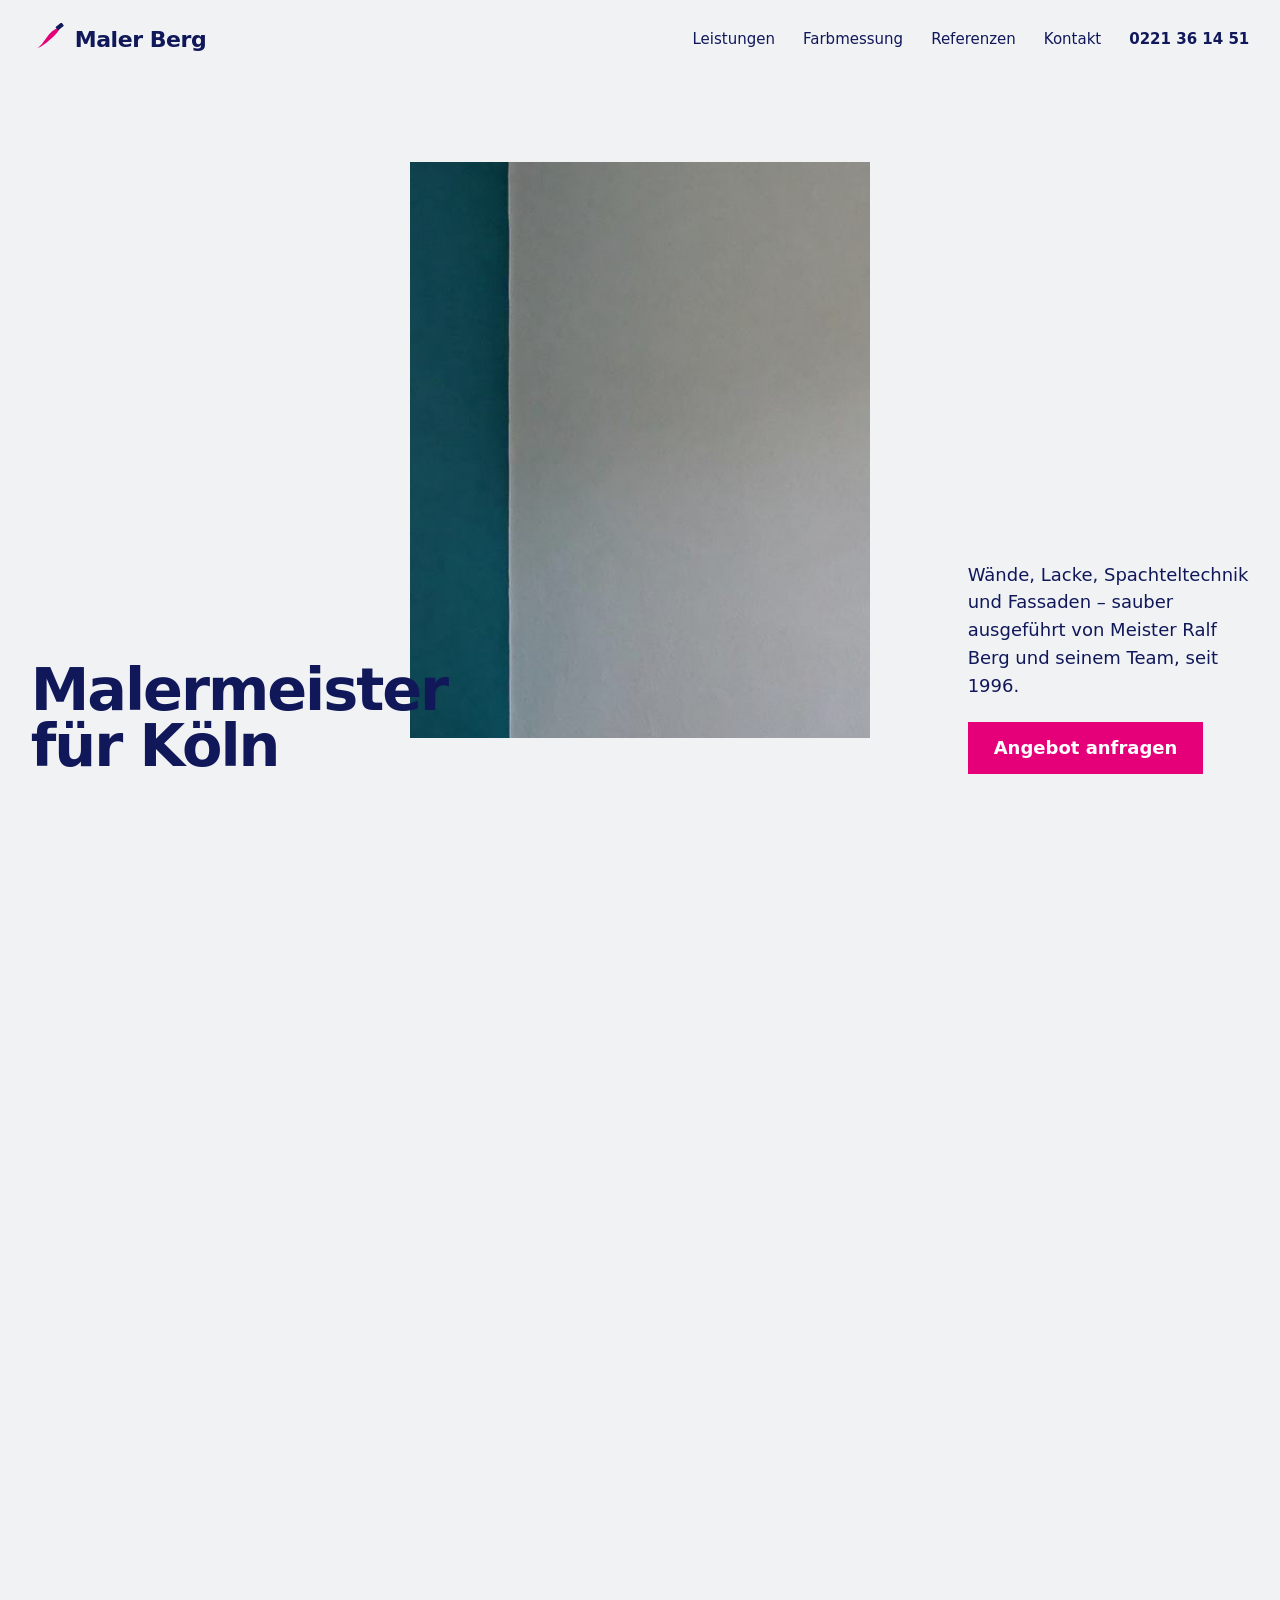
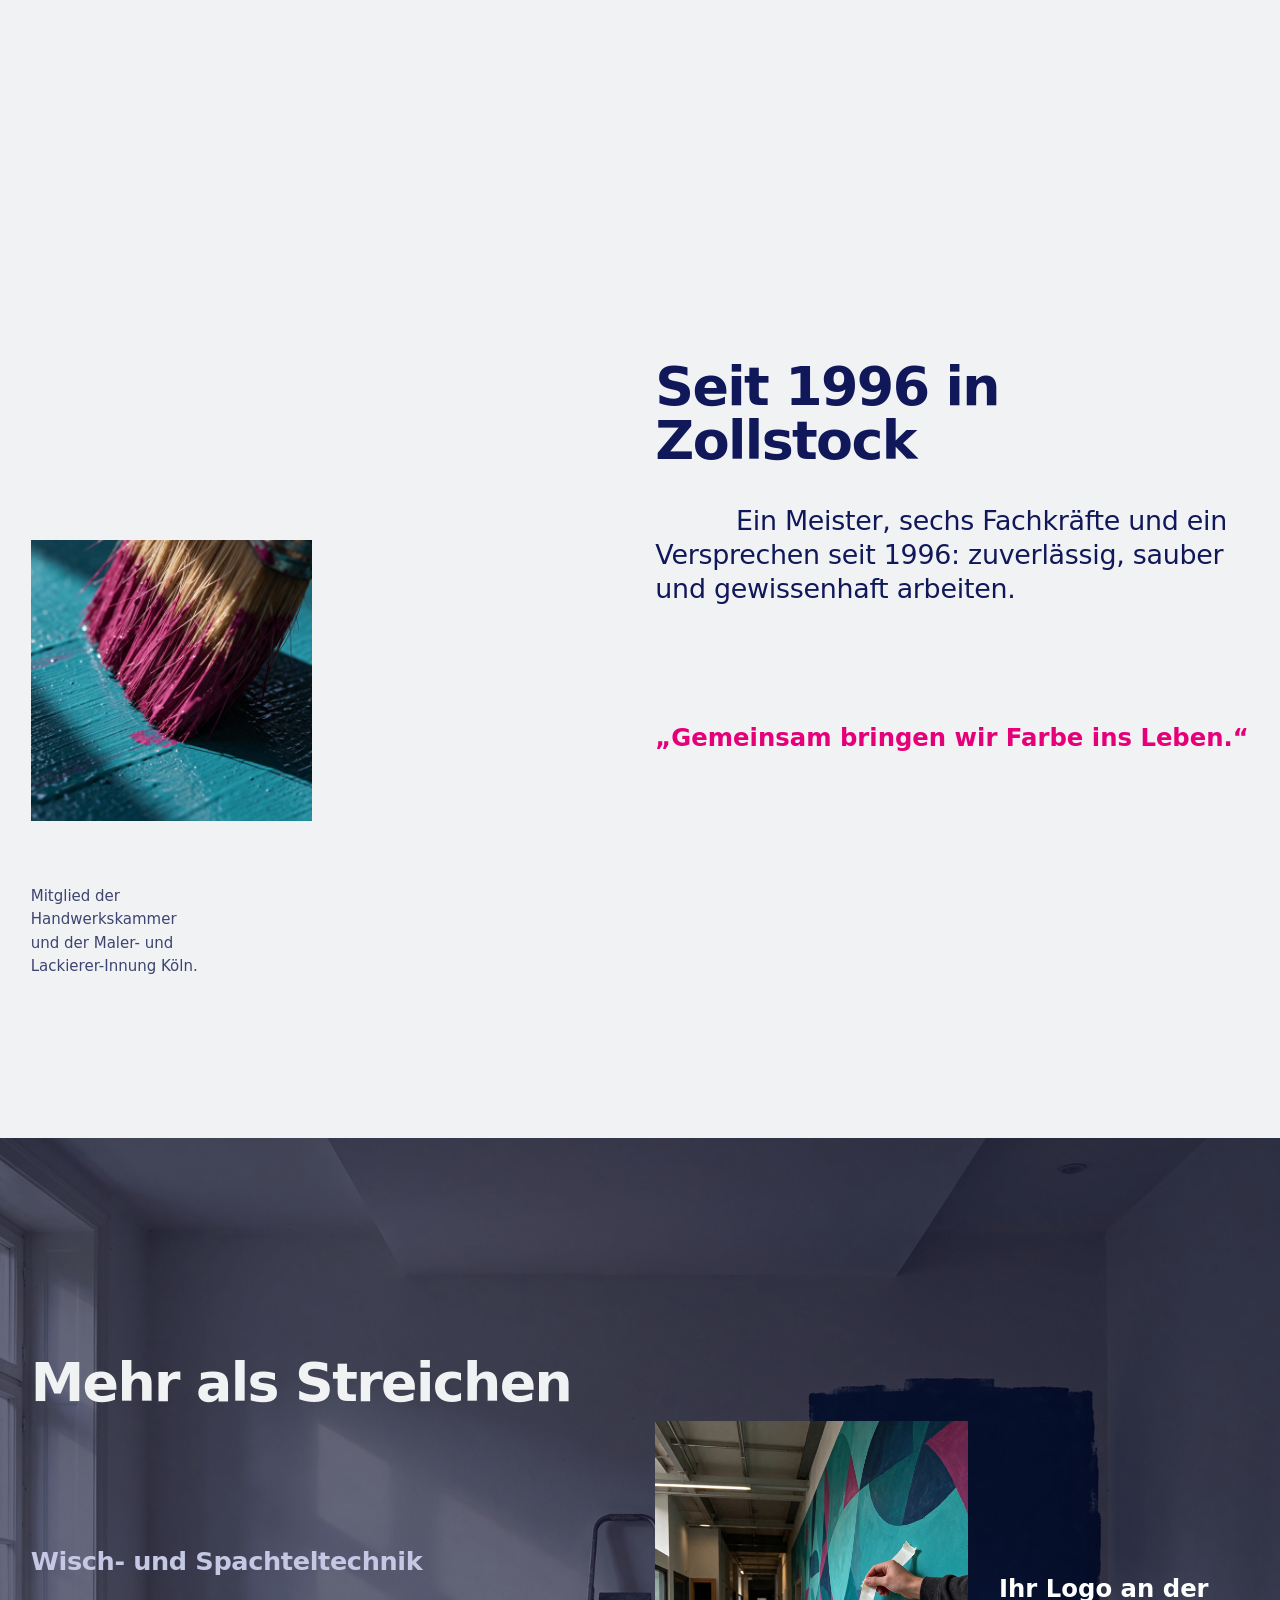
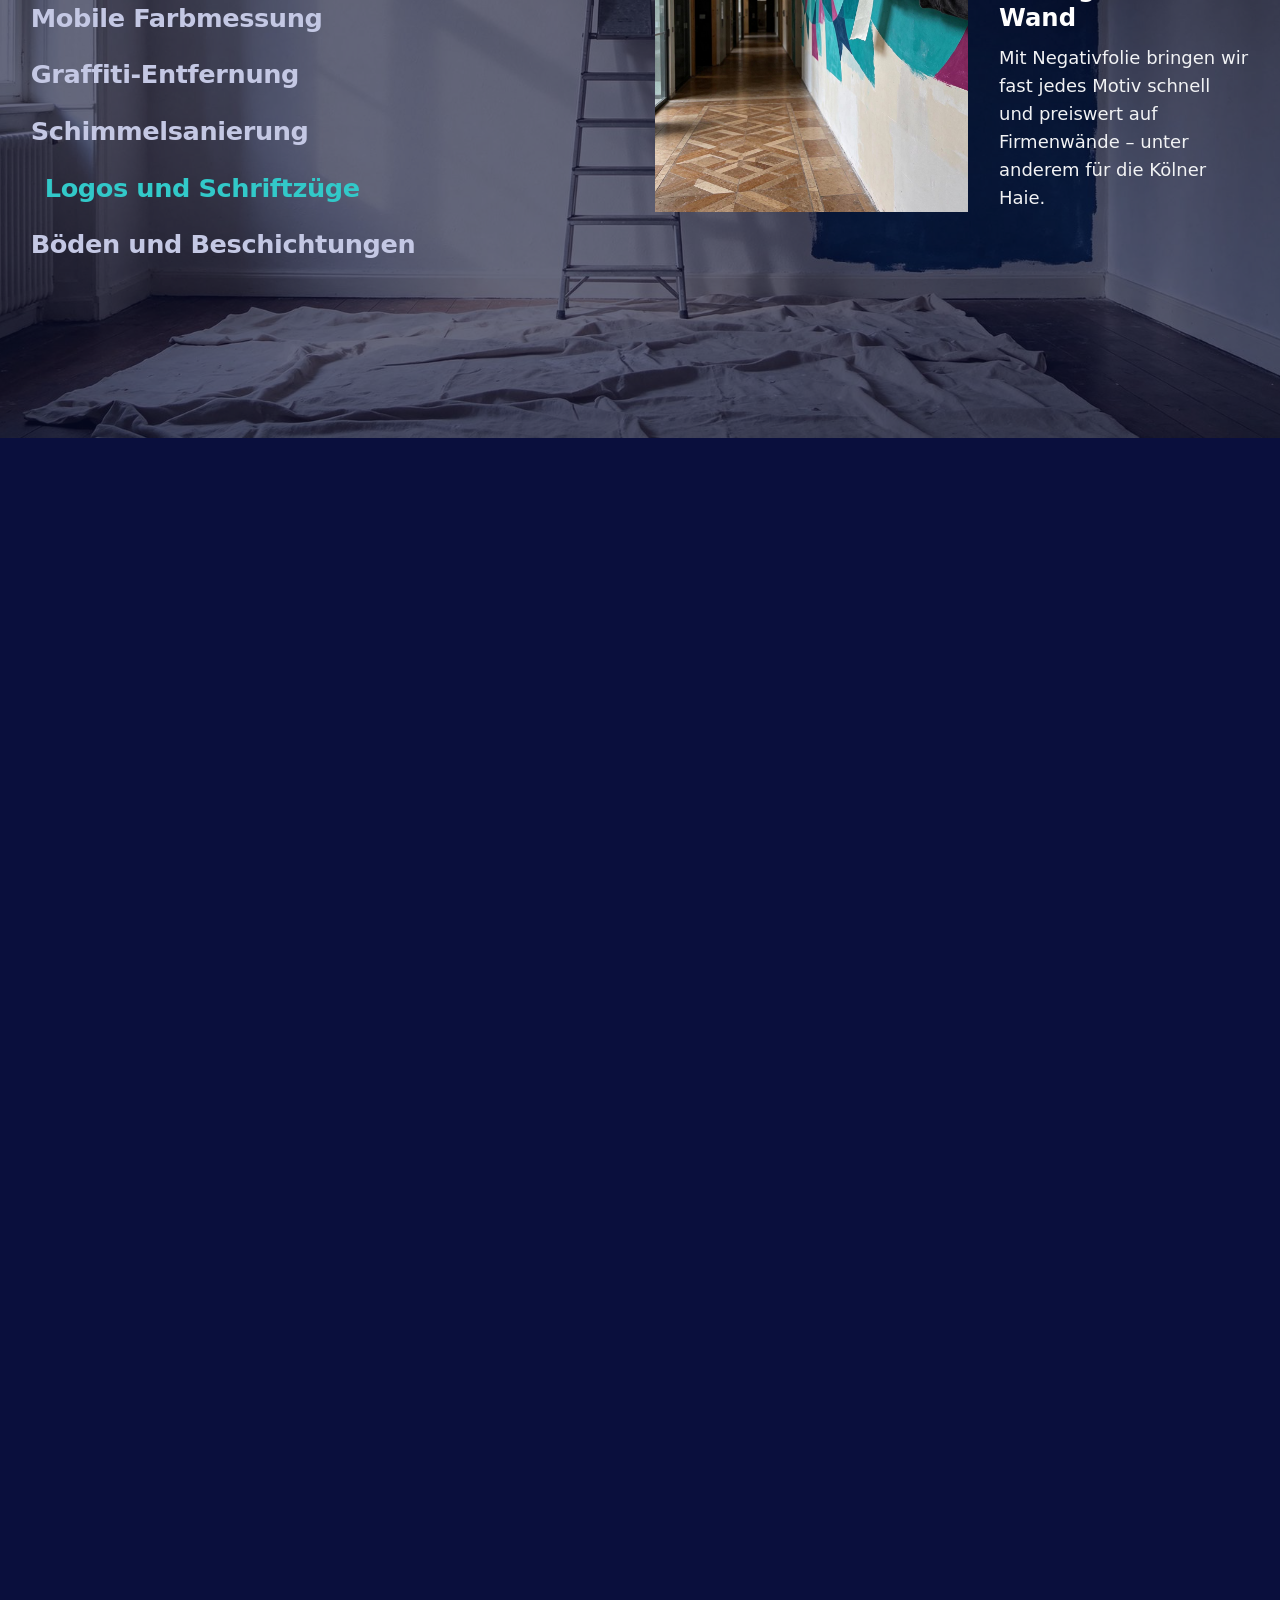
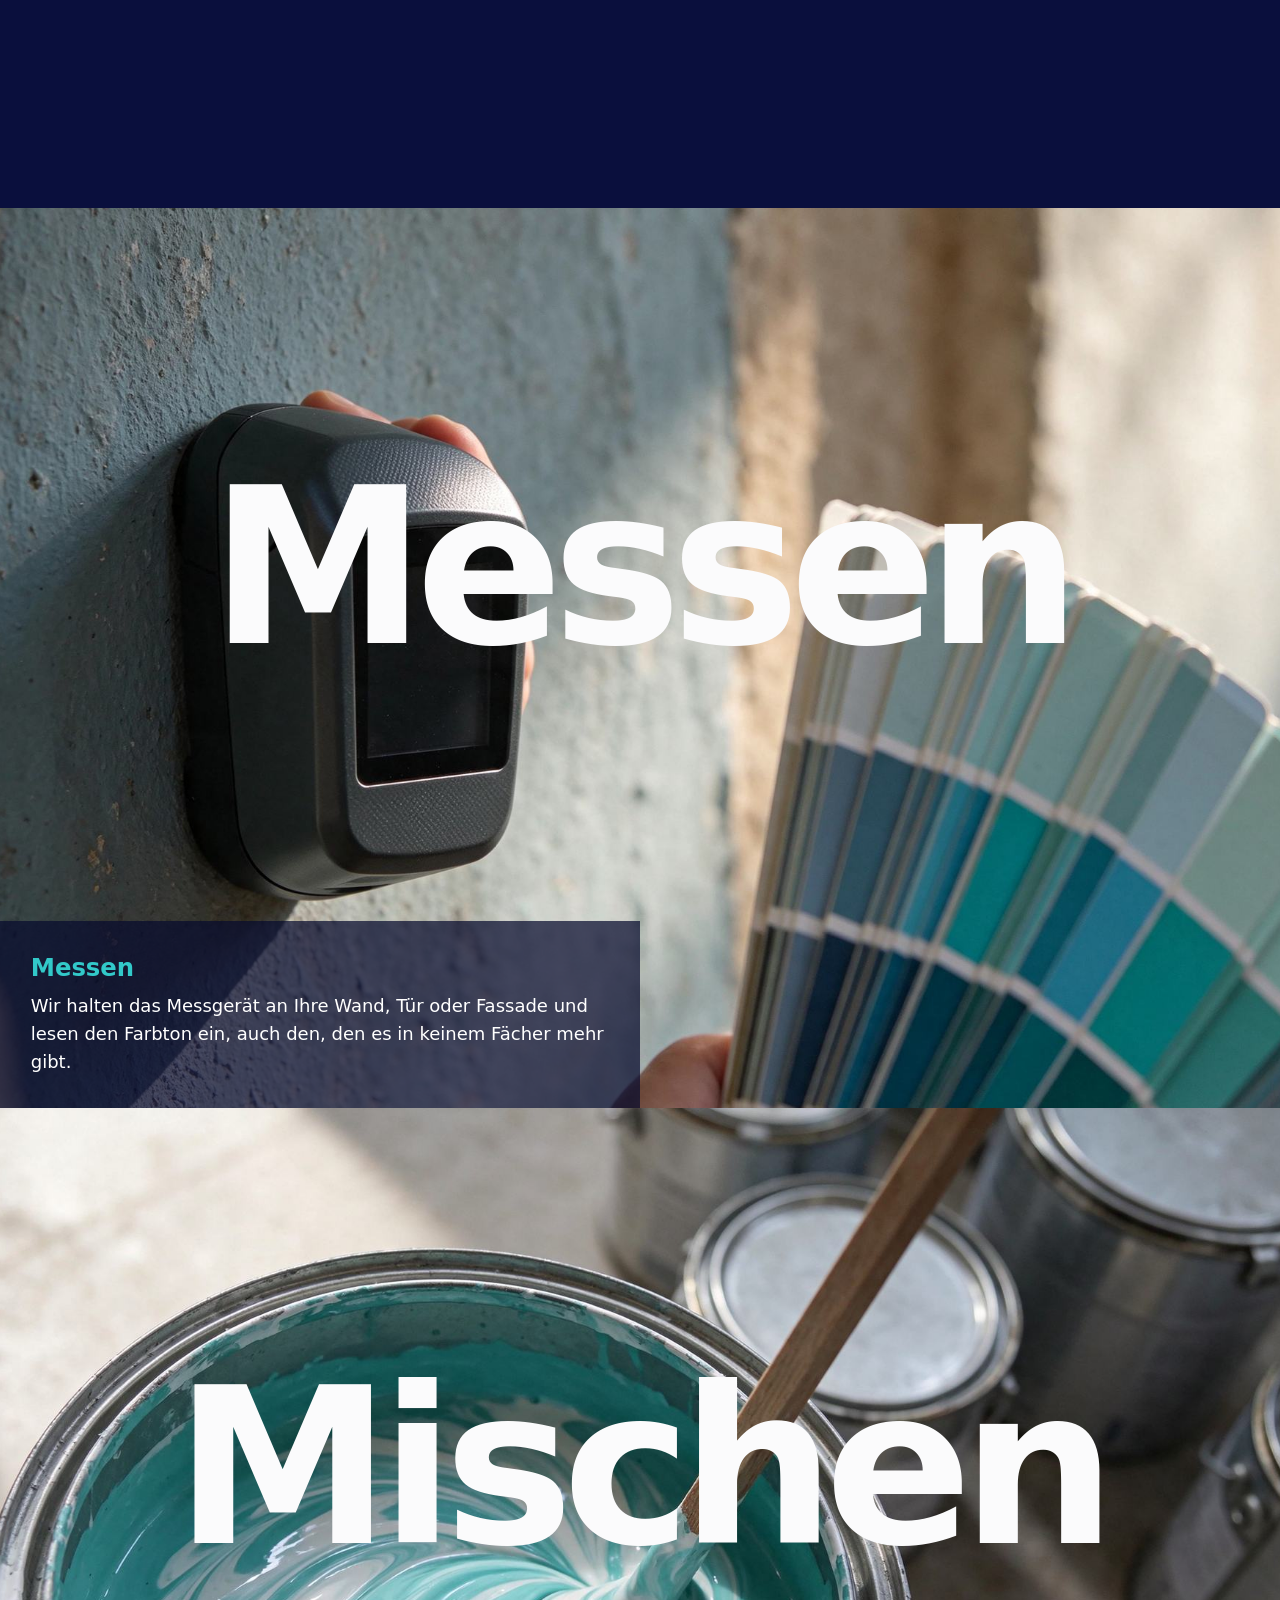
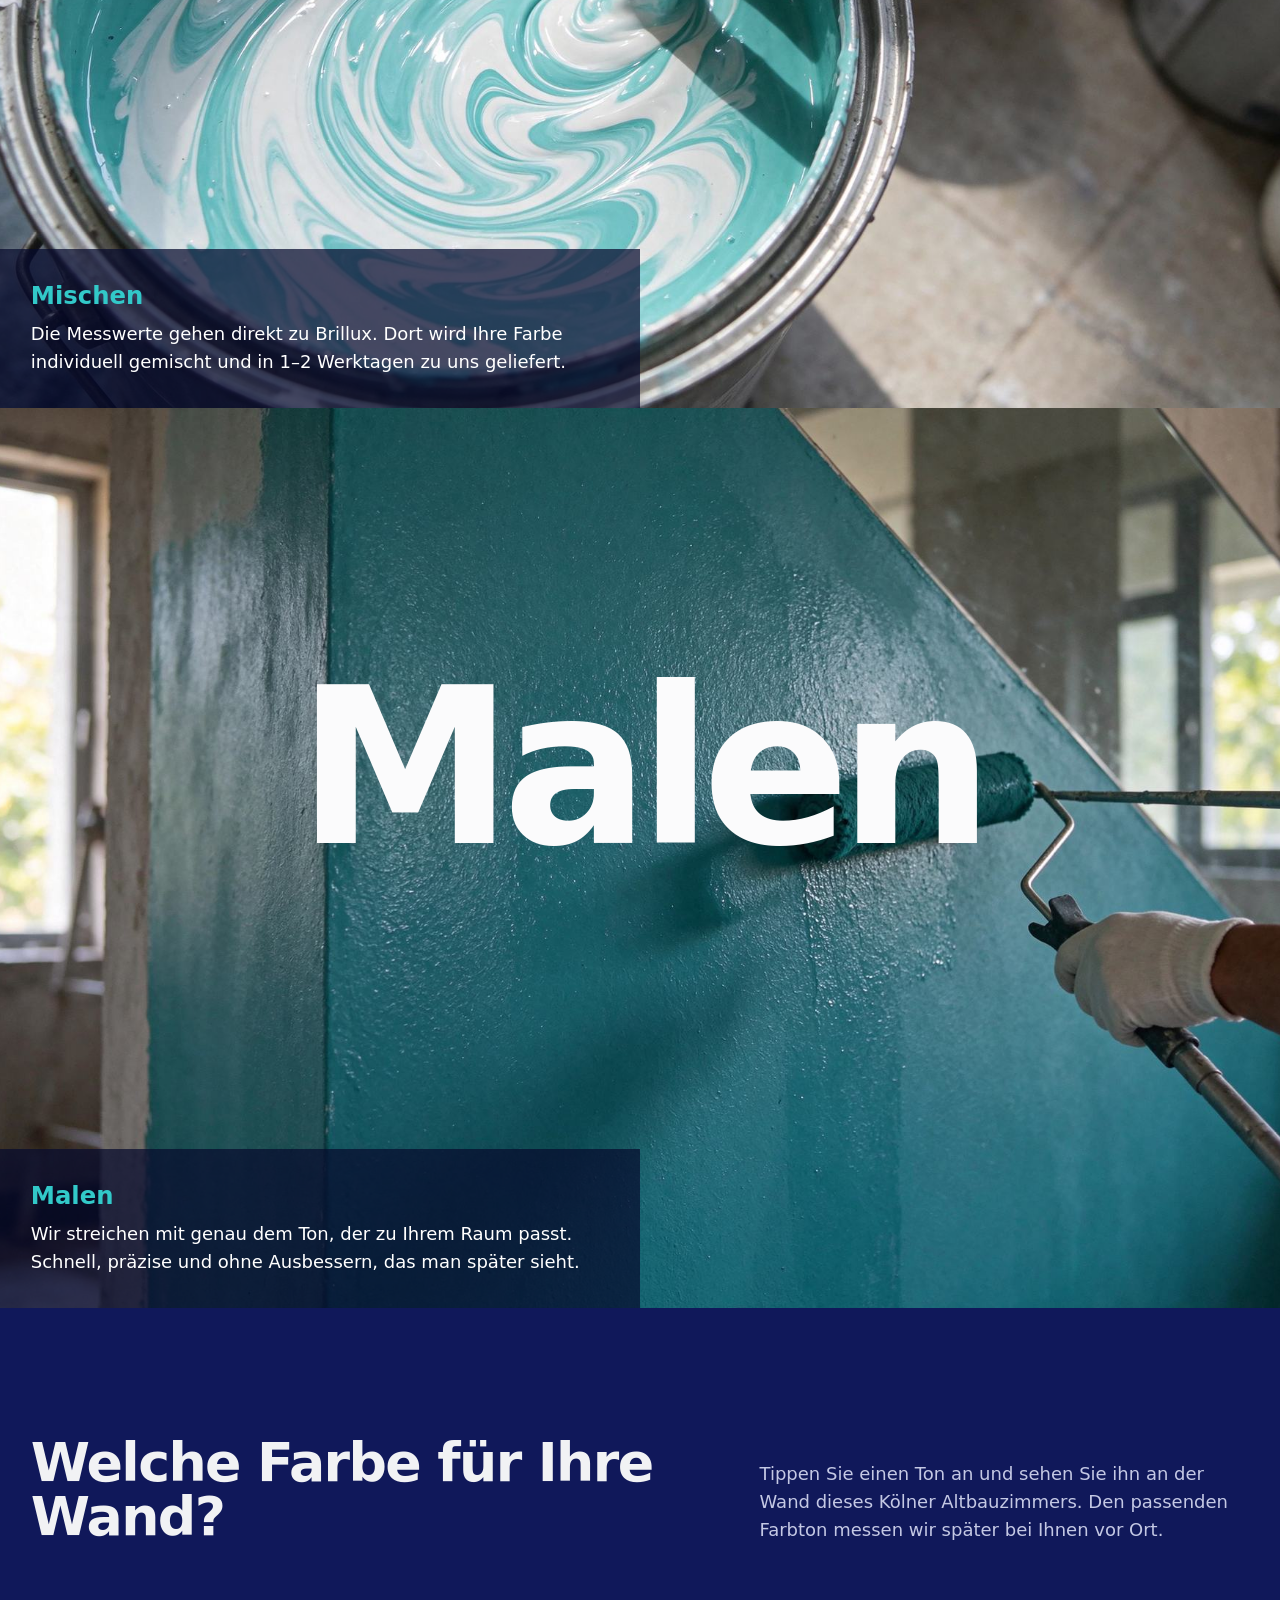
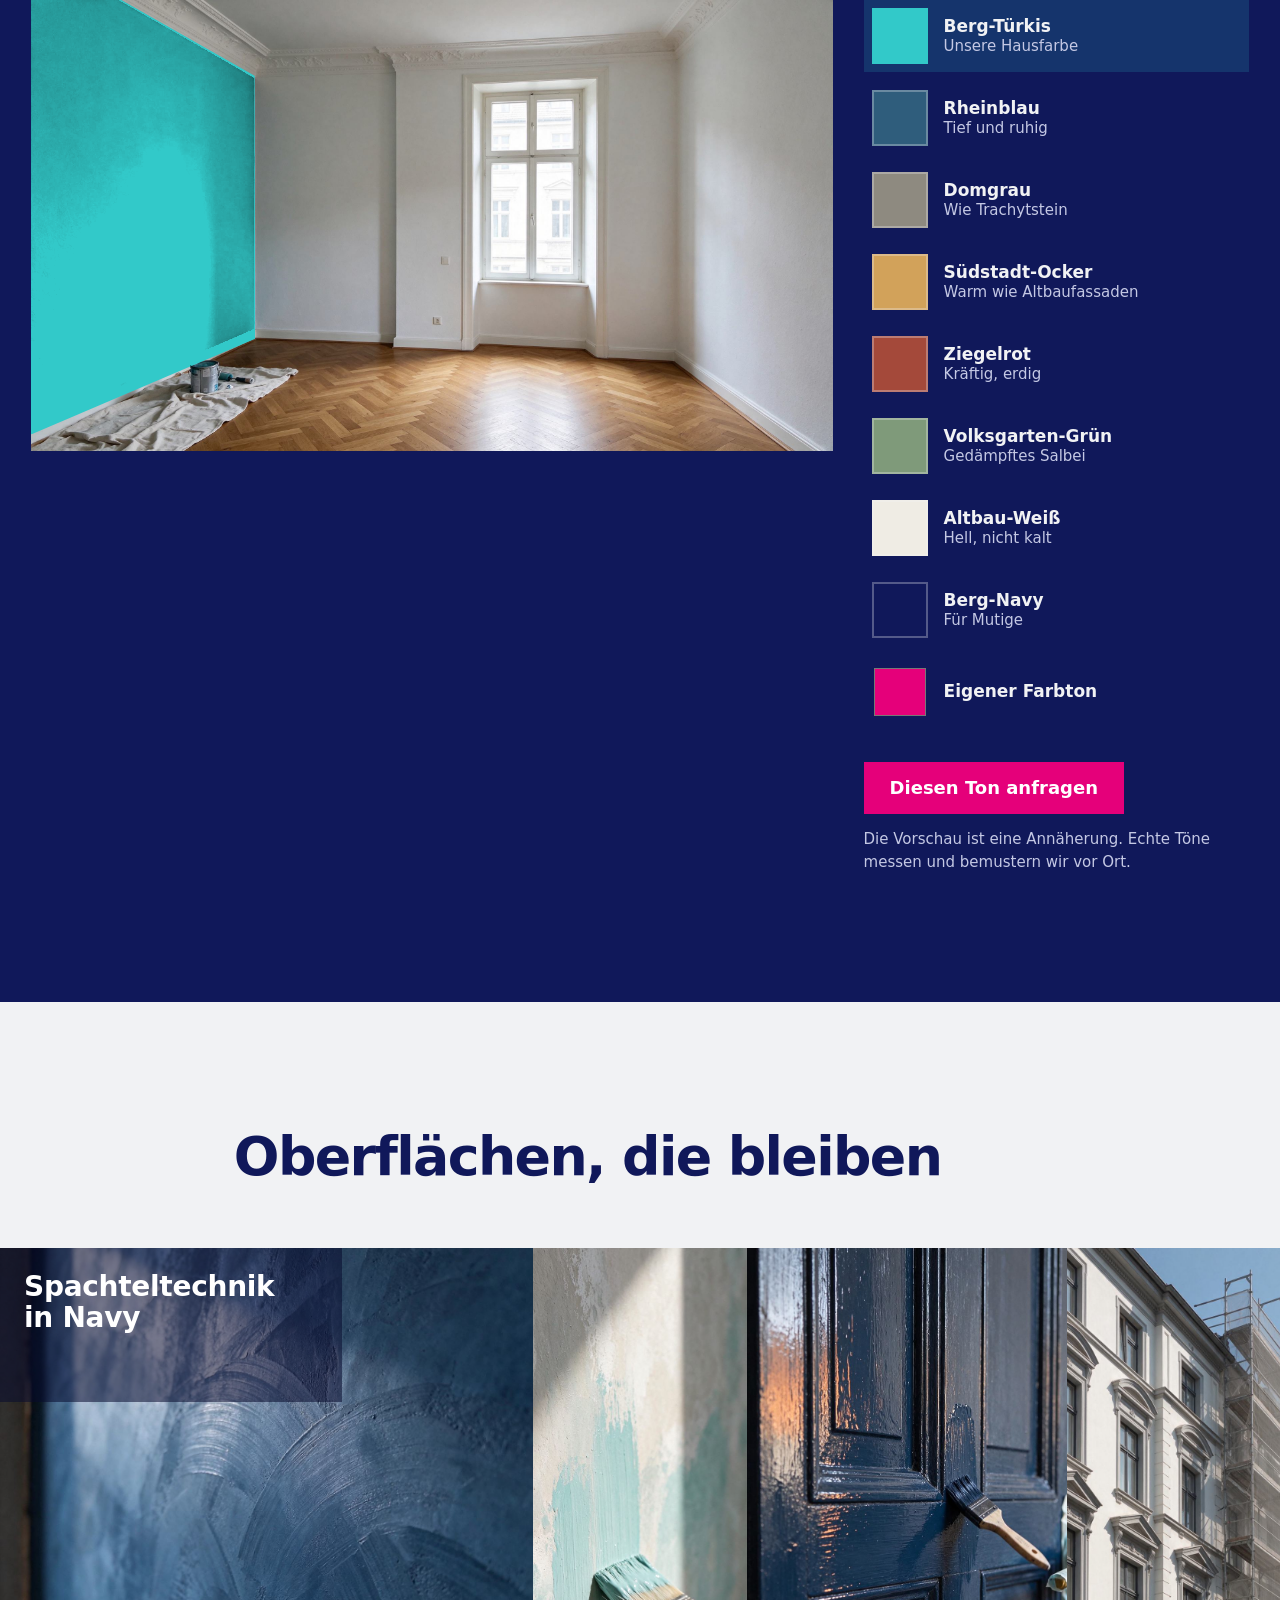
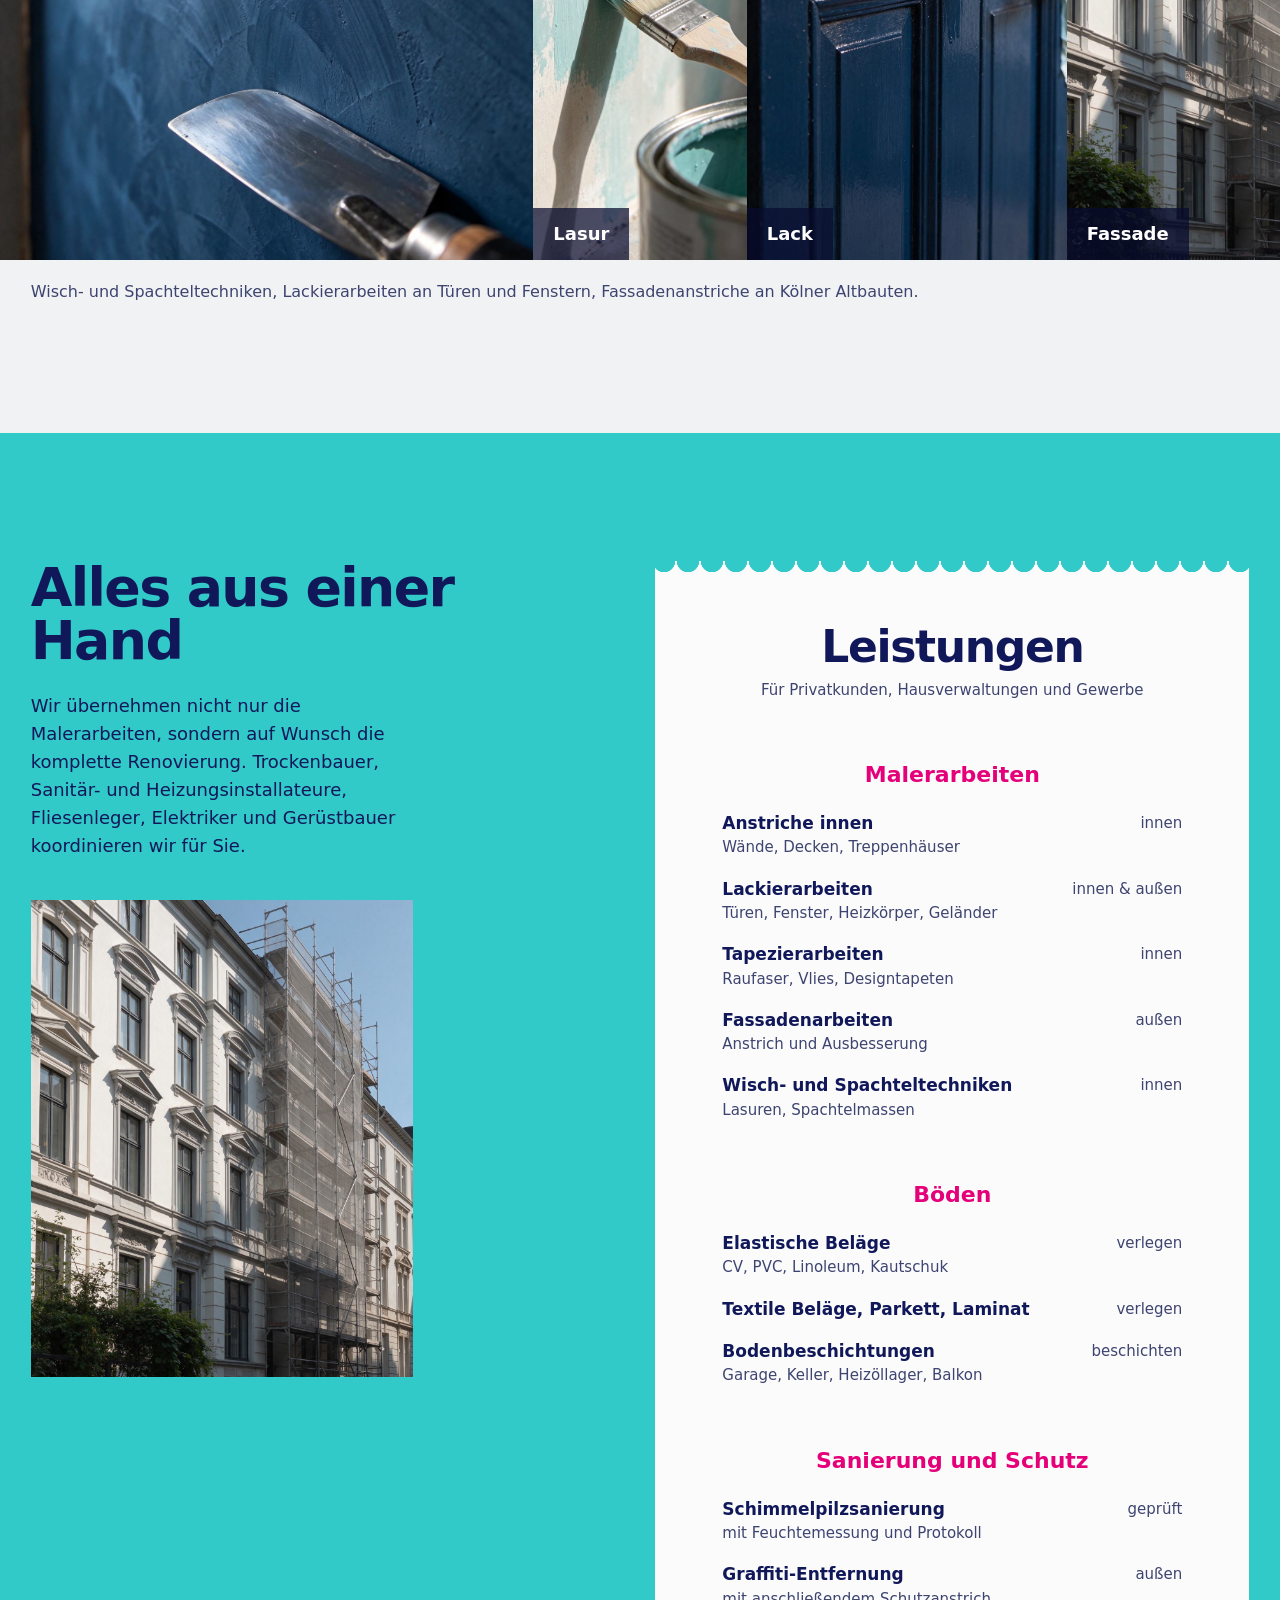
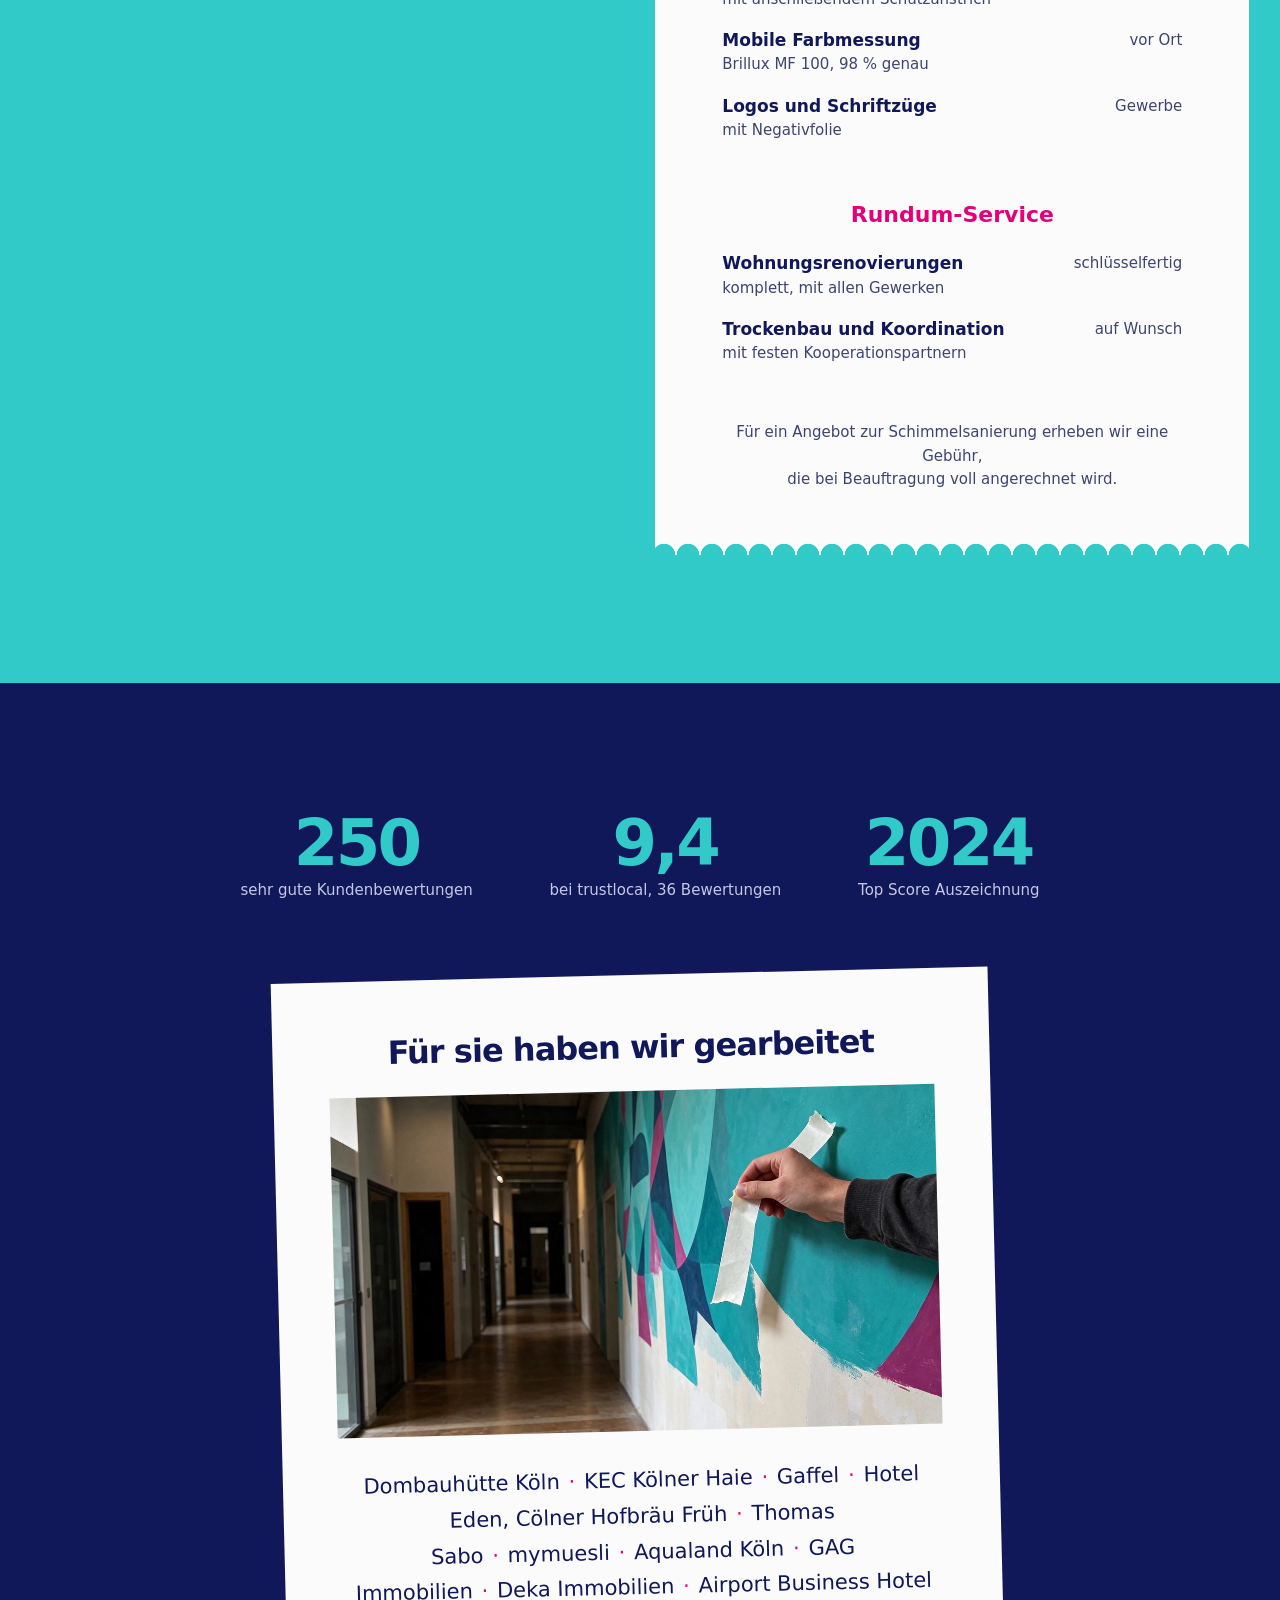
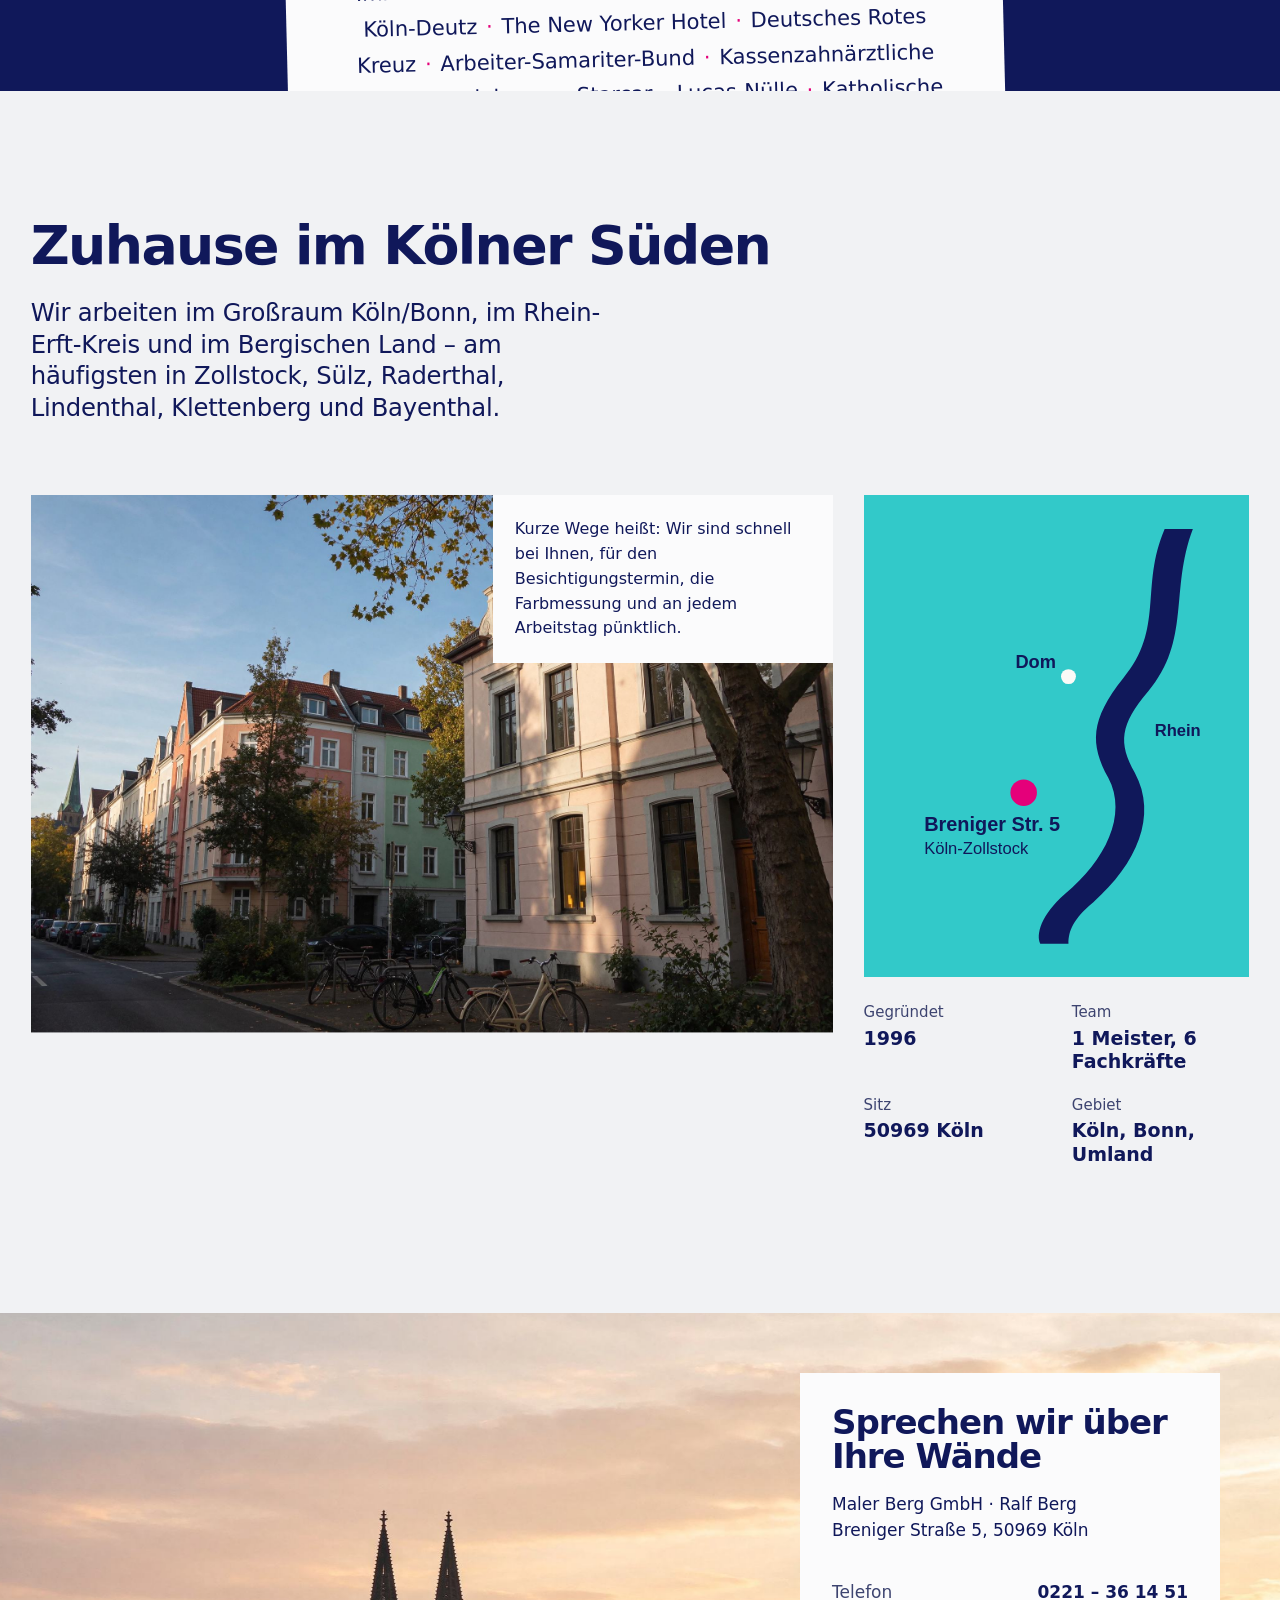
==== index.html @ f53cbffb "Neue Website für Maler Berg: Startseite, Impressum, Datenschutz Statische Seite in den Markenfarben " ====
<!doctype html>
<html lang="de">
<head>
<meta charset="utf-8">
<meta name="viewport" content="width=device-width, initial-scale=1">
<title>Maler Berg GmbH – Malermeisterbetrieb für Köln und Umgebung</title>
<meta name="description" content="Malermeisterbetrieb aus Köln-Zollstock seit 1996: Malerarbeiten, Wisch- und Spachteltechniken, mobile Farbmessung, Schimmelsanierung, Graffiti-Entfernung und Bodenbeläge.">
<meta name="theme-color" content="#10185a">
<link rel="preload" href="assets/fonts/bricolage-latin.woff2" as="font" type="font/woff2" crossorigin>
<link rel="preload" href="assets/img/hero-altbau.jpg" as="image">
<link rel="stylesheet" href="assets/css/site.css">
<link rel="icon" href="assets/favicon.svg" type="image/svg+xml">
<script>document.documentElement.classList.add('js')</script>
</head>
<body>

<svg width="0" height="0" style="position:absolute" aria-hidden="true">
  <symbol id="mark" viewBox="0 0 40 40"><path d="M6 30c6-2 9-9 14-15 4-5 9-9 14-9-2 5-6 9-11 13-5 4-10 9-17 11z" fill="#e5007a"/><rect x="29" y="2" width="9" height="5" rx="1" transform="rotate(-38 33 4)" fill="#10185a"/></symbol>
</svg>

<header class="site-head">
  <a class="brand" href="#top" aria-label="Maler Berg – zur Startseite"><svg aria-hidden="true"><use href="#mark"/></svg>Maler Berg</a>
  <button class="menu-toggle" aria-expanded="false" aria-controls="nav">Menü</button>
  <nav class="site-nav" id="nav" aria-label="Hauptnavigation">
    <a href="#leistungen">Leistungen</a>
    <a href="#farbmessung">Farbmessung</a>
    <a href="#referenzen">Referenzen</a>
    <a href="#kontakt">Kontakt</a>
    <a class="tel" href="tel:+49221361451">0221 36 14 51</a>
  </nav>
</header>

<main id="top">

  <!-- Hero: the freshly painted Altbau room opens to the edges -->
  <section class="hero" aria-label="Willkommen">
    <div class="hero__stage">
      <div class="hero__pic">
        <img src="assets/img/hero-altbau.jpg" width="2400" height="1350" alt="Frisch gestrichenes Kölner Altbauzimmer mit türkisfarbener Akzentwand, Stuckdecke und Fischgrätparkett">
      </div>
      <div class="hero__text">
        <h1>Malermeister für Köln</h1>
        <div class="hero__aside">
          <p>Wände, Lacke, Spachteltechnik und Fassaden – sauber ausgeführt von Meister Ralf Berg und seinem Team, seit 1996.</p>
          <a class="btn" href="#kontakt">Angebot anfragen</a>
        </div>
      </div>
    </div>
  </section>

  <!-- Intro -->
  <section class="intro wrap" aria-labelledby="intro-h">
    <div class="grid">
      <h2 id="intro-h" class="rise">Seit 1996 in Zollstock</h2>
      <p class="intro__text rise" style="--d:1">Ein Meister, sechs Fachkräfte und ein Versprechen seit 1996: zuverlässig, sauber und gewissenhaft arbeiten.</p>
      <p class="intro__quote rise" style="--d:2">„Gemeinsam bringen wir Farbe ins Leben.“</p>
      <div class="intro__row">
        <figure class="intro__pic rise" style="--d:2"><img src="assets/img/pinsel.jpg" width="1200" height="1600" decoding="async" alt="Pinsel mit magentafarbener Farbe auf einer türkis gestrichenen Fläche"></figure>
        <p class="intro__note rise" style="--d:3">Mitglied der Handwerkskammer und der Maler- und Lackierer-Innung Köln.</p>
      </div>
    </div>
  </section>

  <!-- Specials: pinned story -->
  <section class="specials" id="leistungen" aria-labelledby="spec-h">
    <div class="specials__stage">
      <div class="specials__bg"><img data-drift src="assets/img/werkstatt-wand.jpg" width="2400" height="1350" decoding="async" alt="Raum in der Renovierung, eine Wand halb in Dunkelblau gerollt, Leiter in der Mitte"></div>
      <div class="specials__inner">
        <h2 id="spec-h">Mehr als Streichen</h2>
        <ol class="specials__list" aria-label="Besondere Leistungen">
          <li data-i="0" class="is-on">Wisch- und Spachteltechnik</li>
          <li data-i="1">Mobile Farbmessung</li>
          <li data-i="2">Graffiti-Entfernung</li>
          <li data-i="3">Schimmelsanierung</li>
          <li data-i="4">Logos und Schriftzüge</li>
          <li data-i="5">Böden und Beschichtungen</li>
        </ol>
        <div class="specials__detail">
          <article class="special is-on" data-i="0"><img src="assets/img/spachtel.jpg" width="1200" height="1600" decoding="async" alt="Dunkelblaue Spachteltechnik mit sichtbaren Kellenschlägen"><p><strong>Wände mit Handschrift</strong>Lasuren, die wie ein Schleier wirken, und Spachtelschläge, die sichtbar bleiben dürfen. Alte Techniken mit modernen Produkten von Caparol und Brillux.</p></article>
          <article class="special" data-i="1"><img src="assets/img/messen.jpg" width="2400" height="1350" decoding="async" alt="Farbmessgerät an einer blau gestrichenen Putzwand neben einem Farbfächer"><p><strong>Ihr Farbton, auf den Punkt</strong>Mit dem Brillux MF 100 lesen wir jeden vorhandenen Farbton direkt an der Wand ein, zu 98 % genau. Die Farbe wird individuell gemischt und ist in 1–2 Werktagen da.</p></article>
          <article class="special" data-i="2"><img src="assets/img/graffiti.jpg" width="1200" height="1600" decoding="async" alt="Backsteinwand, links mit Graffiti, rechts gereinigt"><p><strong>Weg damit, schonend</strong>Wir entfernen Graffiti mit Reinigern oder Strahlgut, ohne die Bausubstanz zu gefährden, und tragen danach auf Wunsch einen Schutzanstrich auf.</p></article>
          <article class="special" data-i="3"><img src="assets/img/schimmel.jpg" width="1200" height="1600" decoding="async" alt="Feuchtemessgerät an einer weißen Wand neben einer Fensterlaibung"><p><strong>Geprüft saniert</strong>Sachkunde bestätigt vom Landesinnungsverband Nordrhein (2007, anerkannt von der BG Bau) und vom TÜV Rheinland (2013). Mit Feuchtemessung und Protokoll.</p></article>
          <article class="special" data-i="4"><img src="assets/img/logo-wand.jpg" width="1200" height="1600" decoding="async" alt="Geometrisches Wandbild in Türkis, Navy und Magenta, Malerkrepp wird abgezogen"><p><strong>Ihr Logo an der Wand</strong>Mit Negativfolie bringen wir fast jedes Motiv schnell und preiswert auf Firmenwände – unter anderem für die Kölner Haie.</p></article>
          <article class="special" data-i="5"><img src="assets/img/boden.jpg" width="1200" height="1600" decoding="async" alt="Frisch beschichteter hellgrauer Garagenboden mit Rolle"><p><strong>Auch der Boden</strong>Wir verlegen CV, PVC, Linoleum, Kautschuk, Teppich, Parkett und Laminat und beschichten Garagen, Keller, Lager und Balkone.</p></article>
        </div>
      </div>
    </div>
    <div class="specials__markers" aria-hidden="true"><i data-i="0"></i><i data-i="1"></i><i data-i="2"></i><i data-i="3"></i><i data-i="4"></i><i data-i="5"></i></div>
  </section>

  <!-- How the colour measurement works: one verb at a time -->
  <section class="verbs" id="farbmessung" aria-labelledby="verbs-h">
    <h2 id="verbs-h" class="vh">So kommt Ihr Farbton an die Wand: messen, mischen, malen</h2>
    <div class="verb">
      <img data-drift src="assets/img/messen.jpg" width="2400" height="1350" decoding="async" alt="Farbmessgerät an einer alten, blau gestrichenen Wand">
      <p class="verb__word" aria-hidden="true">Messen</p>
      <p class="verb__sentence"><strong>Messen</strong>Wir halten das Messgerät an Ihre Wand, Tür oder Fassade und lesen den Farbton ein, auch den, den es in keinem Fächer mehr gibt.</p>
    </div>
    <div class="verb">
      <img data-drift src="assets/img/mischen.jpg" width="2400" height="1350" decoding="async" alt="Türkise Farbe wird in einem Eimer mit Weiß verrührt">
      <p class="verb__word" aria-hidden="true">Mischen</p>
      <p class="verb__sentence"><strong>Mischen</strong>Die Messwerte gehen direkt zu Brillux. Dort wird Ihre Farbe individuell gemischt und in 1–2 Werktagen zu uns geliefert.</p>
    </div>
    <div class="verb">
      <img data-drift src="assets/img/malen.jpg" width="2400" height="1350" decoding="async" alt="Hand mit Malerrolle trägt türkise Farbe auf eine große Wand auf">
      <p class="verb__word" aria-hidden="true">Malen</p>
      <p class="verb__sentence"><strong>Malen</strong>Wir streichen mit genau dem Ton, der zu Ihrem Raum passt. Schnell, präzise und ohne Ausbessern, das man später sieht.</p>
    </div>
  </section>

  <!-- Live: try a colour on the wall -->
  <section class="tryout sec wrap" aria-labelledby="try-h">
    <div class="tryout__head">
      <h2 id="try-h" class="rise">Welche Farbe für Ihre Wand?</h2>
      <p class="rise" style="--d:1">Tippen Sie einen Ton an und sehen Sie ihn an der Wand dieses Kölner Altbauzimmers. Den passenden Farbton messen wir später bei Ihnen vor Ort.</p>
    </div>
    <div class="tryout__body">
      <figure class="room rise" style="--d:1">
        <svg viewBox="0 0 2816 1584" role="img" aria-labelledby="room-t">
          <title id="room-t">Altbauzimmer, die linke Wand in der gewählten Farbe</title>
          <defs>
            <clipPath id="wallclip"><polygon points="0,0 317,0 785,266 787,1189 0,1525"/></clipPath>
            <filter id="shade" color-interpolation-filters="sRGB"><feColorMatrix type="saturate" values="0"/><feComponentTransfer><feFuncR type="linear" slope="2.8" intercept=".18"/><feFuncG type="linear" slope="2.8" intercept=".18"/><feFuncB type="linear" slope="2.8" intercept=".18"/></feComponentTransfer></filter>
          </defs>
          <image href="assets/img/hero-altbau.jpg" width="2816" height="1584"/>
          <g clip-path="url(#wallclip)" class="room__paint">
            <rect class="room__wall" width="900" height="1584" fill="#32c9c9"/>
            <image href="assets/img/hero-altbau.jpg" width="2816" height="1584" filter="url(#shade)" style="mix-blend-mode:multiply"/>
          </g>
        </svg>
      </figure>
      <div class="swatches" role="group" aria-label="Farbtöne">
        <button class="swatch" style="--c:#32c9c9" data-c="#32c9c9" aria-pressed="true"><span></span><span>Berg-Türkis<small>Unsere Hausfarbe</small></span></button>
        <button class="swatch" style="--c:#2f5d7c" data-c="#2f5d7c" aria-pressed="false"><span></span><span>Rheinblau<small>Tief und ruhig</small></span></button>
        <button class="swatch" style="--c:#8e8a80" data-c="#8e8a80" aria-pressed="false"><span></span><span>Domgrau<small>Wie Trachytstein</small></span></button>
        <button class="swatch" style="--c:#d2a25a" data-c="#d2a25a" aria-pressed="false"><span></span><span>Südstadt-Ocker<small>Warm wie Altbaufassaden</small></span></button>
        <button class="swatch" style="--c:#a4493a" data-c="#a4493a" aria-pressed="false"><span></span><span>Ziegelrot<small>Kräftig, erdig</small></span></button>
        <button class="swatch" style="--c:#7f9a7a" data-c="#7f9a7a" aria-pressed="false"><span></span><span>Volksgarten-Grün<small>Gedämpftes Salbei</small></span></button>
        <button class="swatch" style="--c:#efece4" data-c="#efece4" aria-pressed="false"><span></span><span>Altbau-Weiß<small>Hell, nicht kalt</small></span></button>
        <button class="swatch" style="--c:#10185a" data-c="#10185a" aria-pressed="false"><span></span><span>Berg-Navy<small>Für Mutige</small></span></button>
        <label class="picker"><input type="color" value="#e5007a" aria-label="Eigenen Farbton wählen"><span>Eigener Farbton</span></label>
        <div class="tryout__cta">
          <a class="btn" id="try-mail" href="mailto:info@maler-berg.de?subject=Anfrage%20Farbton%20Berg-T%C3%BCrkis">Diesen Ton anfragen</a>
          <p>Die Vorschau ist eine Annäherung. Echte Töne messen und bemustern wir vor Ort.</p>
        </div>
      </div>
    </div>
  </section>

  <!-- Showcase band -->
  <section class="band sec" aria-labelledby="band-h">
    <h2 id="band-h" class="rise">Oberflächen, die bleiben</h2>
    <div class="band__row">
      <figure class="band__panel" style="--g:5"><span class="band__title">Spachtel&shy;technik<br>in Navy</span><img src="assets/img/spachtel.jpg" width="1200" height="1600" decoding="async" alt="Polierte Spachteltechnik in Dunkelblau"></figure>
      <figure class="band__panel" style="--g:2"><img src="assets/img/lasur.jpg" width="1200" height="1600" decoding="async" alt="Wischtechnik mit türkiser Lasur"><figcaption>Lasur</figcaption></figure>
      <figure class="band__panel" style="--g:3"><img src="assets/img/lack.jpg" width="1200" height="1600" decoding="async" alt="Altbautür wird dunkelblau lackiert"><figcaption>Lack</figcaption></figure>
      <figure class="band__panel" style="--g:2"><img src="assets/img/fassade.jpg" width="1200" height="1600" decoding="async" alt="Restaurierte Altbaufassade mit Gerüst"><figcaption>Fassade</figcaption></figure>
    </div>
    <p class="band__caption">Wisch- und Spachteltechniken, Lackierarbeiten an Türen und Fenstern, Fassadenanstriche an Kölner Altbauten.</p>
  </section>

  <!-- Full list of services -->
  <section class="sheet-sec sec wrap" aria-labelledby="sheet-h">
    <div class="grid">
      <div class="sheet-sec__aside">
        <h2 id="sheet-h" class="rise">Alles aus einer Hand</h2>
        <p class="rise" style="--d:1">Wir übernehmen nicht nur die Malerarbeiten, sondern auf Wunsch die komplette Renovierung. Trockenbauer, Sanitär- und Heizungsinstallateure, Fliesenleger, Elektriker und Gerüstbauer koordinieren wir für Sie.</p>
        <img class="rise" style="--d:2" src="assets/img/fassade.jpg" width="1200" height="1600" decoding="async" alt="Kölner Altbaufassade mit frisch gestrichenen Stuckfenstern">
      </div>
      <div class="sheet rise" style="--d:1">
        <h3 class="sheet__name">Leistungen</h3>
        <p class="sheet__note">Für Privatkunden, Hausverwaltungen und Gewerbe</p>
        <div class="sheet__group">
          <h3>Malerarbeiten</h3>
          <ul>
            <li><span>Anstriche innen<small>Wände, Decken, Treppenhäuser</small></span><span>innen</span></li>
            <li><span>Lackierarbeiten<small>Türen, Fenster, Heizkörper, Geländer</small></span><span>innen &amp; außen</span></li>
            <li><span>Tapezierarbeiten<small>Raufaser, Vlies, Designtapeten</small></span><span>innen</span></li>
            <li><span>Fassadenarbeiten<small>Anstrich und Ausbesserung</small></span><span>außen</span></li>
            <li><span>Wisch- und Spachteltechniken<small>Lasuren, Spachtelmassen</small></span><span>innen</span></li>
          </ul>
        </div>
        <div class="sheet__group">
          <h3>Böden</h3>
          <ul>
            <li><span>Elastische Beläge<small>CV, PVC, Linoleum, Kautschuk</small></span><span>verlegen</span></li>
            <li><span>Textile Beläge, Parkett, Laminat</span><span>verlegen</span></li>
            <li><span>Bodenbeschichtungen<small>Garage, Keller, Heizöllager, Balkon</small></span><span>beschichten</span></li>
          </ul>
        </div>
        <div class="sheet__group">
          <h3>Sanierung und Schutz</h3>
          <ul>
            <li><span>Schimmelpilzsanierung<small>mit Feuchtemessung und Protokoll</small></span><span>geprüft</span></li>
            <li><span>Graffiti-Entfernung<small>mit anschließendem Schutzanstrich</small></span><span>außen</span></li>
            <li><span>Mobile Farbmessung<small>Brillux MF 100, 98 % genau</small></span><span>vor Ort</span></li>
            <li><span>Logos und Schriftzüge<small>mit Negativfolie</small></span><span>Gewerbe</span></li>
          </ul>
        </div>
        <div class="sheet__group">
          <h3>Rundum-Service</h3>
          <ul>
            <li><span>Wohnungsrenovierungen<small>komplett, mit allen Gewerken</small></span><span>schlüsselfertig</span></li>
            <li><span>Trockenbau und Koordination<small>mit festen Kooperationspartnern</small></span><span>auf Wunsch</span></li>
          </ul>
        </div>
        <p class="sheet__foot">Für ein Angebot zur Schimmelsanierung erheben wir eine Gebühr,<br>die bei Beauftragung voll angerechnet wird.</p>
      </div>
    </div>
  </section>

  <!-- Proof: printed list of clients -->
  <section class="proof" id="referenzen" aria-labelledby="ref-h">
    <div class="proof__ratings">
      <div class="rise"><b>250</b><span>sehr gute Kundenbewertungen</span></div>
      <div class="rise" style="--d:1"><b>9,4</b><span>bei trustlocal, 36 Bewertungen</span></div>
      <div class="rise" style="--d:2"><b>2024</b><span>Top Score Auszeichnung</span></div>
    </div>
    <div class="card rise">
      <h2 id="ref-h">Für sie haben wir gearbeitet</h2>
      <img src="assets/img/logo-wand.jpg" width="1200" height="1600" decoding="async" alt="Gemaltes Wandmotiv in Türkis, Navy und Magenta in einem Bürogang">
      <p>
        Dombauhütte Köln<span class="dot">&nbsp;·&nbsp;</span>KEC Kölner Haie<span class="dot">&nbsp;·&nbsp;</span>Gaffel<span class="dot">&nbsp;·&nbsp;</span>Hotel Eden, Cölner Hofbräu Früh<span class="dot">&nbsp;·&nbsp;</span>Thomas Sabo<span class="dot">&nbsp;·&nbsp;</span>mymuesli<span class="dot">&nbsp;·&nbsp;</span>Aqualand Köln<span class="dot">&nbsp;·&nbsp;</span>GAG Immobilien<span class="dot">&nbsp;·&nbsp;</span>Deka Immobilien<span class="dot">&nbsp;·&nbsp;</span>Airport Business Hotel Köln-Deutz<span class="dot">&nbsp;·&nbsp;</span>The New Yorker Hotel<span class="dot">&nbsp;·&nbsp;</span>Deutsches Rotes Kreuz<span class="dot">&nbsp;·&nbsp;</span>Arbeiter-Samariter-Bund<span class="dot">&nbsp;·&nbsp;</span>Kassenzahnärztliche Bundesvereinigung<span class="dot">&nbsp;·&nbsp;</span>Starcar<span class="dot">&nbsp;·&nbsp;</span>Lucas-Nülle<span class="dot">&nbsp;·&nbsp;</span>Katholische Kirche St. Pius / St. Mauritius<span class="dot">&nbsp;·&nbsp;</span>Wohnbau Service Bonn<span class="dot">&nbsp;·&nbsp;</span>Wohnungsgenossenschaft am Vorgebirgspark<span class="dot">&nbsp;·&nbsp;</span>Paul’s Fish &amp; Chips<span class="dot">&nbsp;·&nbsp;</span>und viele Privatkunden
      </p>
    </div>
  </section>

  <!-- About: where we work -->
  <section class="about sec wrap" aria-labelledby="about-h">
    <div class="grid">
      <h2 id="about-h" class="rise">Zuhause im Kölner Süden</h2>
      <p class="lead rise" style="--d:1">Wir arbeiten im Großraum Köln/Bonn, im Rhein-Erft-Kreis und im Bergischen Land – am häufigsten in Zollstock, Sülz, Raderthal, Lindenthal, Klettenberg und Bayenthal.</p>
      <figure class="about__photo rise" style="--d:1">
        <img data-drift src="assets/img/koeln-sued.jpg" width="2400" height="1350" decoding="async" alt="Ruhige Straße in der Kölner Südstadt mit bunten Altbaufassaden">
        <p>Kurze Wege heißt: Wir sind schnell bei Ihnen, für den Besichtigungstermin, die Farbmessung und an jedem Arbeitstag pünktlich.</p>
      </figure>
      <div class="about__side rise" style="--d:2">
        <div class="about__map">
          <svg viewBox="0 0 400 500" role="img" aria-labelledby="map-t">
            <title id="map-t">Schematische Karte von Köln mit dem Rhein und dem Firmensitz in Zollstock</title>
            <path d="M330 0 C 300 70, 330 120, 280 180 C 240 230, 240 260, 262 300 C 286 345, 258 400, 210 440 C 180 466, 175 490, 180 500 L 214 500 C 214 484, 220 470, 244 450 C 296 404, 322 346, 294 294 C 274 258, 276 236, 310 196 C 362 134, 336 74, 364 0 Z" fill="#10185a"/>
            <circle cx="214" cy="178" r="9" fill="#fbfaf7"/>
            <text x="150" y="168" font-family="Bricolage Grotesque, sans-serif" font-size="22" font-weight="700" fill="#10185a">Dom</text>
            <circle cx="160" cy="318" r="16" fill="#e5007a"/>
            <text x="40" y="364" font-family="Bricolage Grotesque, sans-serif" font-size="24" font-weight="800" fill="#10185a">Breniger Str. 5</text>
            <text x="40" y="392" font-family="Bricolage Grotesque, sans-serif" font-size="20" fill="#10185a">Köln-Zollstock</text>
            <text x="318" y="250" font-family="Bricolage Grotesque, sans-serif" font-size="20" font-weight="700" fill="#10185a">Rhein</text>
          </svg>
        </div>
        <dl class="facts">
          <div><dt>Gegründet</dt><dd>1996</dd></div>
          <div><dt>Team</dt><dd>1 Meister, 6 Fachkräfte</dd></div>
          <div><dt>Sitz</dt><dd>50969 Köln</dd></div>
          <div><dt>Gebiet</dt><dd>Köln, Bonn, Umland</dd></div>
        </dl>
      </div>
    </div>
  </section>

  <!-- Contact -->
  <section class="contact" id="kontakt" aria-labelledby="kontakt-h">
    <img data-drift src="assets/img/koeln-rhein.jpg" width="2400" height="1600" decoding="async" alt="Kölner Rheinufer mit dem Dom im Abendlicht">
    <div class="contact__card">
      <h2 id="kontakt-h">Sprechen wir über Ihre Wände</h2>
      <address>Maler Berg GmbH · Ralf Berg<br>Breniger Straße 5, 50969 Köln</address>
      <dl class="contact__rows">
        <div><dt>Telefon</dt><dd><a href="tel:+49221361451">0221 – 36 14 51</a></dd></div>
        <div><dt>Fax</dt><dd>0221 – 93 62 51 2</dd></div>
        <div><dt>E-Mail</dt><dd><a href="mailto:info@maler-berg.de">info@maler-berg.de</a></dd></div>
      </dl>
      <a class="btn" href="mailto:info@maler-berg.de?subject=Angebotsanfrage&amp;body=Guten%20Tag%20Herr%20Berg%2C%0A%0Aich%20interessiere%20mich%20f%C3%BCr%3A%20%0AOrt%20%2F%20Stadtteil%3A%20%0AGr%C3%B6%C3%9Fe%20(ca.%20m%C2%B2)%3A%20%0AWunschtermin%3A%20%0A%0AViele%20Gr%C3%BC%C3%9Fe">Angebot anfragen</a>
    </div>
  </section>
</main>

<footer class="foot">
  <div class="foot__pic"><img src="assets/img/malen.jpg" width="2400" height="1350" decoding="async" alt="Malerrolle mit türkiser Farbe auf einer Wand, Nahaufnahme"></div>
  <div class="foot__body">
    <a class="foot__brand" href="#top"><svg aria-hidden="true"><use href="#mark"/></svg>Maler Berg</a>
    <nav class="foot__menu" aria-label="Seitenmenü">
      <a href="#leistungen">Leistungen</a>
      <a href="#farbmessung">Farbmessung</a>
      <a href="#referenzen">Referenzen</a>
      <a href="#kontakt">Kontakt</a>
      <a href="impressum.html">Impressum</a>
    </nav>
    <div class="foot__cols">
      <p><b>Maler Berg GmbH</b>Breniger Straße 5<br>50969 Köln<br><a href="tel:+49221361451">0221 – 36 14 51</a><br><a href="mailto:info@maler-berg.de">info@maler-berg.de</a></p>
      <p><b>Mitglied</b>Handwerkskammer zu Köln<br>Maler- und Lackierer-Innung Köln<br>BNI Rheinland, Chapter West</p>
    </div>
    <p class="foot__legal"><span>© 2026 Maler Berg GmbH</span><a href="impressum.html">Impressum</a><a href="datenschutz.html">Datenschutz</a></p>
  </div>
</footer>

<script src="assets/js/site.js"></script>
</body>
</html>
---- assets/css/site.css ----
/* Maler Berg GmbH — Köln. One face, brand colours: navy, turquoise, magenta. */
@font-face { font-family: "Bricolage Grotesque"; src: url("../fonts/bricolage-latin.woff2") format("woff2"); font-weight: 300 800; font-display: swap;
  unicode-range: U+0000-00FF, U+0131, U+0152-0153, U+02BB-02BC, U+02C6, U+02DA, U+02DC, U+0304, U+0308, U+0329, U+2000-206F, U+20AC, U+2122, U+2191, U+2193, U+2212, U+2215, U+FEFF, U+FFFD; }
@font-face { font-family: "Bricolage Grotesque"; src: url("../fonts/bricolage-latin-ext.woff2") format("woff2"); font-weight: 300 800; font-display: swap;
  unicode-range: U+0100-02BA, U+02BD-02C5, U+02C7-02CC, U+02CE-02D7, U+02DD-02FF, U+0304, U+0308, U+0329, U+1D00-1DBF, U+1E00-1E9F, U+1EF2-1EFF, U+2020, U+20A0-20AB, U+20AD-20C0, U+2113, U+2C60-2C7F, U+A720-A7FF; }

:root {
  --navy: #10185a;
  --navy-deep: #0a0f3d;
  --turq: #32c9c9;
  --turq-soft: #d6f4f4;
  --magenta: #e5007a;      /* logo brush, deepened for white text (4.5:1) */
  --bg: #f1f2f4;
  --surface: #e4e6ec;
  --paper: #fbfbfc;
  --ink: #10185a;
  --muted: #3d4470;
  --on-dark: #f1f2f4;
  --on-dark-muted: #c4c8e4;

  --font: "Bricolage Grotesque", "Segoe UI", system-ui, sans-serif;
  --s-display: clamp(52px, 8.4vw, 150px);
  --s-h2: clamp(34px, 4.2vw, 64px);
  --s-lead: clamp(21px, 1.9vw, 30px);
  --s-body: 18px;
  --s-small: 15px;

  --m: clamp(20px, 2.4vw, 32px);
  --gap: clamp(96px, 10vw, 160px);
  --ease: cubic-bezier(.2, .7, .1, 1);
}

*, *::before, *::after { box-sizing: border-box; }
html { -webkit-text-size-adjust: 100%; scroll-behavior: smooth; }
body { margin: 0; background: var(--bg); color: var(--ink); font-family: var(--font); font-size: var(--s-body); line-height: 1.55; font-optical-sizing: auto; }
img { display: block; max-width: 100%; height: auto; }
a { color: inherit; }
h1, h2, h3, p, ul, ol, figure, blockquote { margin: 0; }
ul, ol { padding: 0; list-style: none; }
::selection { background: var(--turq); color: var(--navy); }
:focus-visible { outline: 3px solid var(--magenta); outline-offset: 3px; }
.vh { position: absolute !important; width: 1px; height: 1px; overflow: hidden; clip: rect(0 0 0 0); white-space: nowrap; }
.wrap { padding-inline: var(--m); }
.grid { display: grid; grid-template-columns: repeat(12, minmax(0, 1fr)); column-gap: var(--m); }

/* Buttons: square, one fill */
.btn { display: inline-flex; align-items: center; justify-content: center; gap: .5em; min-height: 52px; padding: 0 26px; background: var(--magenta); color: #fff;
  font: 700 18px/1 var(--font); text-decoration: none; border: 0; cursor: pointer; transition: transform .25s var(--ease), background-color .25s; }
.btn:hover { background: var(--navy); transform: translateY(-2px); }
.btn:active { transform: translateY(0) scale(.98); }
.btn--navy { background: var(--navy); }
.btn--navy:hover { background: var(--magenta); }

/* Header */
.site-head { position: absolute; inset: 0 0 auto; z-index: 20; display: flex; align-items: center; justify-content: space-between; padding: 22px var(--m); }
.brand { display: inline-flex; align-items: center; gap: 10px; text-decoration: none; font-weight: 800; font-size: 22px; letter-spacing: -.02em; }
.brand svg { width: 34px; height: 34px; }
.site-nav { display: flex; gap: 28px; align-items: center; font-size: var(--s-small); }
.site-nav a { text-decoration: none; position: relative; padding: 6px 0; }
.site-nav a::after { content: ""; position: absolute; left: 0; right: 100%; bottom: 0; height: 2px; background: var(--magenta); transition: right .3s var(--ease); }
.site-nav a:hover::after, .site-nav a:focus-visible::after { right: 0; }
.site-nav .tel { font-weight: 700; }
.menu-toggle { display: none; background: none; border: 0; font: 700 16px var(--font); color: var(--ink); padding: 10px 0; cursor: pointer; }

/* Hero: window that opens to the edges */
.hero { position: relative; height: 200svh; }
.hero__stage { position: sticky; top: 0; height: 100svh; overflow: hidden; }
.hero__pic { position: absolute; inset: 0; --i-y: 126px; --i-x: 32vw; clip-path: inset(var(--i-y) var(--i-x)); will-change: clip-path; }
.hero__pic img { width: 100%; height: 100%; object-fit: cover; object-position: 30% 50%; transform-origin: 50% 50%; will-change: transform; }
.hero__text { position: absolute; inset: 0; padding: 0 var(--m); display: grid; grid-template-columns: repeat(12, minmax(0, 1fr)); column-gap: var(--m); align-items: end; padding-bottom: 126px; pointer-events: none; }
.hero__text > * { pointer-events: auto; opacity: calc(1 - var(--p, 0) * 2.2); transform: translateY(calc(var(--p, 0) * -60px)); }
.hero h1 { grid-column: 1 / 5; font-size: clamp(44px, 4.6vw, 72px); line-height: .95; letter-spacing: -.035em; font-weight: 800; }
.hero__aside { grid-column: 10 / 13; display: grid; gap: 22px; justify-items: start; }
.hero__aside p { font-size: var(--s-body); max-width: 28ch; color: var(--ink); }
.hero__fallback-scrim { display: none; }

/* Section rhythm */
section { position: relative; }
.sec { padding-block: var(--gap); }
h2 { font-size: var(--s-h2); line-height: 1; letter-spacing: -.03em; font-weight: 800; }
.lead { font-size: var(--s-lead); line-height: 1.3; letter-spacing: -.01em; }

/* Intro */
.intro { padding-block: 160px; }
.intro h2 { grid-column: 7 / 13; margin-bottom: 36px; }
.intro__text { grid-column: 7 / 13; font-size: clamp(22px, 2.1vw, 32px); line-height: 1.28; letter-spacing: -.01em; text-indent: 3em; }
.intro__pic { grid-column: 1 / 4; grid-row: 2 / 4; margin-top: 2em; }
.intro__pic img { aspect-ratio: 1; object-fit: cover; width: 100%; }
.intro__note { grid-column: 1 / 3; grid-row: 4; margin-top: 64px; font-size: var(--s-small); color: var(--muted); max-width: 26ch; }
.intro__row { display: contents; }
.intro__quote { grid-column: 7 / 13; grid-row: 3; align-self: start; margin-top: 48px; font-size: var(--s-lead); font-weight: 700; color: var(--magenta); line-height: 1.2; }

/* Specials: pinned story over one scene */
.specials { height: 430svh; background: var(--navy-deep); color: var(--on-dark); }
.specials__stage { position: sticky; top: 0; height: 100svh; overflow: hidden; }
.specials__bg { position: absolute; inset: 0; }
.specials__bg img { width: 100%; height: 100%; object-fit: cover; }
.specials__bg::after { content: ""; position: absolute; inset: 0; background: rgba(8, 12, 46, .62); }
.specials__inner { position: relative; height: 100%; display: grid; grid-template-columns: repeat(12, minmax(0, 1fr)); column-gap: var(--m); padding: 120px var(--m) 64px; align-content: center; }
.specials h2 { grid-column: 1 / 7; margin-bottom: 40px; color: var(--on-dark); }
.specials__list { grid-column: 1 / 6; display: grid; gap: 10px; }
.specials__list li { font-size: clamp(22px, 2vw, 30px); font-weight: 600; letter-spacing: -.015em; line-height: 1.2; color: var(--on-dark-muted); transition: color .35s, transform .35s var(--ease); }
.specials__list li.is-on { color: var(--turq); transform: translateX(14px); }
.specials__detail { grid-column: 7 / 13; grid-row: 1 / 3; align-self: center; position: relative; min-height: 520px; }
.special { position: absolute; inset: 0; display: grid; grid-template-columns: 1.25fr 1fr; gap: var(--m); align-content: center; opacity: 0; transform: translateY(24px); transition: opacity .5s var(--ease), transform .6s var(--ease); pointer-events: none; }
.special.is-on { opacity: 1; transform: none; pointer-events: auto; }
.special img { width: 100%; aspect-ratio: 4 / 5; object-fit: cover; }
.special p { align-self: end; font-size: var(--s-body); color: var(--on-dark); }
.special p strong { display: block; font-size: var(--s-lead); line-height: 1.2; margin-bottom: 12px; color: #fff; }
.specials__markers { position: absolute; inset: 100svh 0 0; display: grid; grid-auto-rows: 52svh; pointer-events: none; }

/* How it works: one verb at a time */
.verbs { background: var(--navy); }
.verbs h2.vh { }
.verb { position: relative; height: 100svh; overflow: clip; }
.verb > img { position: absolute; inset: 0; width: 100%; height: 100%; object-fit: cover; }
.verb__word { position: absolute; left: 0; right: 0; top: 40%; transform: translateY(-50%); z-index: 2; text-align: center; font-weight: 800; font-size: clamp(96px, 17vw, 300px); line-height: .9; letter-spacing: -.05em; color: var(--paper); }
.verb--light .verb__word { color: var(--navy); }
.verb__sentence { position: absolute; left: 0; bottom: 0; z-index: 3; max-width: 640px; padding: 28px var(--m) 32px; font-size: var(--s-body); color: #fff; }
.verb__sentence::before { content: ""; position: absolute; inset: 0; background: rgba(8, 12, 46, .72); z-index: -1; }
.verb__sentence strong { display: block; font-size: var(--s-lead); margin-bottom: 6px; color: var(--turq); }

/* Live: try a colour on the wall */
.tryout { background: var(--navy); color: var(--on-dark); }
.tryout__head { display: grid; grid-template-columns: repeat(12, minmax(0, 1fr)); column-gap: var(--m); margin-bottom: 56px; }
.tryout h2 { grid-column: 1 / 8; color: var(--on-dark); }
.tryout__head p { grid-column: 8 / 13; align-self: end; color: var(--on-dark-muted); font-size: var(--s-body); }
.tryout__body { display: grid; grid-template-columns: repeat(12, minmax(0, 1fr)); column-gap: var(--m); align-items: start; }
.room { grid-column: 1 / 9; position: relative; }
.room svg { display: block; width: 100%; height: auto; }
.room__wall { transition: fill .6s var(--ease); }
.swatches { grid-column: 9 / 13; display: grid; gap: 10px; }
.swatch { display: grid; grid-template-columns: 56px 1fr; align-items: center; gap: 16px; width: 100%; padding: 8px; background: transparent; border: 0; color: var(--on-dark); font: 600 17px/1.2 var(--font); text-align: left; cursor: pointer; transition: background-color .25s, transform .25s var(--ease); }
.swatch span:first-child { width: 56px; height: 56px; background: var(--c); outline: 2px solid rgba(241, 242, 244, .3); outline-offset: -2px; }
.swatch small { display: block; font-weight: 400; font-size: var(--s-small); color: var(--on-dark-muted); }
.swatch:hover { background: rgba(255, 255, 255, .07); transform: translateX(6px); }
.swatch[aria-pressed="true"] { background: rgba(50, 201, 201, .16); }
.swatch[aria-pressed="true"] span:first-child { outline: 4px solid var(--turq); outline-offset: -4px; }
.picker { display: grid; grid-template-columns: 56px 1fr; gap: 16px; align-items: center; padding: 8px; font-weight: 600; font-size: 17px; }
.picker input { width: 56px; height: 56px; padding: 0; border: 0; background: none; cursor: pointer; }
.tryout__cta { margin-top: 24px; display: grid; gap: 14px; justify-items: start; }
.tryout__cta p { font-size: var(--s-small); color: var(--on-dark-muted); }

/* Showcase band */
.band h2 { padding-inline: var(--m); margin-left: calc((100vw - 2 * var(--m)) / 12 * 2); margin-bottom: 64px; }
.band__row { display: flex; height: 68svh; min-height: 420px; }
.band__panel { position: relative; flex: var(--g) 1 0; overflow: hidden; transition: flex-grow .5s var(--ease); }
.band__panel img { position: absolute; inset: 0; width: 100%; height: 100%; object-fit: cover; transition: transform .8s var(--ease); }
.band__panel:hover { flex-grow: 6; }
.band__panel:hover img { transform: scale(1.04); }
.band__panel figcaption { position: absolute; left: 0; bottom: 0; padding: 12px 20px; color: #fff; font-weight: 700; font-size: 18px; background: rgba(8, 12, 46, .72); }
.band__title { position: absolute; top: 0; left: 0; z-index: 2; padding: 24px 28px 28px 24px; color: #fff; font-size: 28px; line-height: 1.1; font-weight: 700; letter-spacing: -.01em; }
.band__title::before { content: ""; position: absolute; inset: 0 -40px -40px 0; background: rgba(8, 12, 46, .55); z-index: -1; }
.band__caption { padding: 20px var(--m) 0; font-size: 16px; color: var(--muted); }

/* Services sheet */
.sheet-sec { background: var(--turq); }
.sheet-sec .grid { align-items: start; }
.sheet-sec__aside { grid-column: 1 / 6; position: sticky; top: 80px; }
.sheet-sec__aside h2 { margin-bottom: 24px; }
.sheet-sec__aside p { font-size: var(--s-body); max-width: 34ch; }
.sheet-sec__aside img { margin-top: 40px; width: 78%; aspect-ratio: 4 / 5; object-fit: cover; }
.sheet { grid-column: 7 / 13; background: var(--paper); padding: 64px; text-align: center;
  /* taste-skill-ignore: scalloped paper edge, used as a mask, not a fill */
  --sc: radial-gradient(circle at 12px 0, transparent 11px, #000 11.5px) top / 24px 51% repeat-x, radial-gradient(circle at 12px 100%, transparent 11px, #000 11.5px) bottom / 24px 51% repeat-x; /* taste-skill-ignore */
  -webkit-mask: var(--sc); mask: var(--sc); }
.sheet h3.sheet__name { font-size: 44px; line-height: 1; letter-spacing: -.03em; font-weight: 800; }
.sheet__note { font-size: var(--s-small); color: var(--muted); margin-top: 10px; }
.sheet__group { margin-top: 56px; }
.sheet__group h3 { font-size: 22px; font-weight: 700; margin-bottom: 18px; color: var(--magenta); }
.sheet__group li { display: flex; justify-content: space-between; gap: 16px; text-align: left; max-width: 460px; margin: 0 auto 16px; font-size: 17px; font-weight: 600; }
.sheet__group li span:last-child { font-weight: 400; color: var(--muted); white-space: nowrap; font-size: var(--s-small); padding-top: 2px; }
.sheet__group li small { display: block; font-weight: 400; color: var(--muted); font-size: var(--s-small); }
.sheet__foot { margin-top: 56px; font-size: var(--s-small); color: var(--muted); }

/* Proof: printed list of clients */
.proof { background: var(--navy); color: var(--on-dark); padding-top: var(--gap); height: 112svh; min-height: 880px; overflow: hidden; }
.proof__ratings { display: grid; grid-template-columns: repeat(3, auto); justify-content: center; gap: 0 clamp(32px, 6vw, 96px); margin-bottom: 72px; padding-inline: var(--m); text-align: center; }
.proof__ratings b { display: block; font-size: clamp(44px, 5vw, 76px); line-height: 1; letter-spacing: -.04em; color: var(--turq); }
.proof__ratings span { font-size: var(--s-small); color: var(--on-dark-muted); }
.card { width: min(56vw, 860px); margin: 0 auto; background: var(--paper); color: var(--ink); padding: 56px; rotate: -1.4deg; text-align: center; }
.card h2 { font-size: 32px; margin-bottom: 28px; }
.card img { width: 100%; aspect-ratio: 16 / 9; object-fit: cover; margin-bottom: 32px; }
.card p { font-size: 21px; line-height: 1.7; }
.card .dot { color: var(--magenta); padding: 0 .1em; }

/* About: where we work */
.about .grid { row-gap: 0; }
.about h2 { grid-column: 1 / 9; }
.about .lead { grid-column: 1 / 7; margin-top: 24px; }
.about__photo { grid-column: 1 / 9; position: relative; margin-top: 72px; }
.about__photo img { width: 100%; aspect-ratio: 16 / 10; object-fit: cover; }
.about__photo p { position: absolute; top: 0; right: 0; width: 340px; padding: 22px; background: var(--paper); font-size: 16px; }
.about__side { grid-column: 9 / 13; margin-top: 72px; }
.about__map { background: var(--turq); aspect-ratio: 4 / 5; display: grid; place-items: center; }
.about__map svg { width: 86%; height: auto; }
.facts { display: grid; grid-template-columns: 1fr 1fr; gap: 20px var(--m); margin-top: 24px; }
.facts dt { font-size: var(--s-small); color: var(--muted); }
.facts dd { margin: 2px 0 0; font-weight: 700; font-size: 19px; line-height: 1.25; }

/* Contact */
.contact { position: relative; }
.contact > img { width: 100%; height: 100svh; min-height: 680px; object-fit: cover; object-position: 30% 50%; }
.contact__card { position: absolute; top: 60px; right: 60px; width: 420px; background: var(--paper); padding: 32px; border-radius: 0; display: grid; gap: 18px; }
.contact__card h2 { font-size: 34px; font-weight: 700; }
.contact__card address { font-style: normal; font-size: 17px; }
.contact__rows { display: grid; gap: 6px; font-size: 17px; }
.contact__rows div { display: flex; justify-content: space-between; gap: 12px; }
.contact__rows dt { color: var(--muted); }
.contact__rows dd { margin: 0; font-weight: 700; font-variant-numeric: tabular-nums; }
.contact__rows a { text-decoration: none; }
.contact__rows a:hover { color: var(--magenta); }
.contact__card .btn { margin: 8px -32px -32px; min-height: 60px; }

/* Footer */
.foot { display: grid; grid-template-columns: repeat(12, minmax(0, 1fr)); min-height: 100svh; background: var(--navy-deep); color: var(--on-dark); }
.foot__pic { grid-column: 1 / 7; position: relative; overflow: hidden; }
.foot__pic img { position: absolute; inset: 0; width: 100%; height: 100%; object-fit: cover; }
.foot__body { grid-column: 8 / 13; padding: 72px var(--m) 28px 0; display: flex; flex-direction: column; }
.foot__brand { font-weight: 800; font-size: 20px; text-decoration: none; display: inline-flex; gap: 10px; align-items: center; }
.foot__brand svg { width: 30px; height: 30px; }
.foot__menu { margin-top: 48px; display: grid; gap: 14px; }
.foot__menu a { font-size: clamp(30px, 2.8vw, 46px); font-weight: 800; letter-spacing: -.03em; line-height: 1.05; text-decoration: none; display: inline-block; transition: transform .3s var(--ease), color .3s; }
.foot__menu:hover a { color: var(--on-dark-muted); }
.foot__menu a:hover, .foot__menu a:focus-visible { color: var(--turq); transform: translateX(12px); }
.foot__cols { margin-top: 64px; display: grid; grid-template-columns: 1fr 1fr; gap: var(--m); font-size: var(--s-small); color: var(--on-dark-muted); }
.foot__cols b { color: var(--on-dark); display: block; margin-bottom: 6px; }
.foot__cols a { text-decoration: none; }
.foot__cols a:hover { color: var(--turq); }
.foot__legal { margin-top: auto; padding-top: 48px; font-size: 13px; color: var(--on-dark-muted); display: flex; flex-wrap: wrap; gap: 6px 22px; }
.foot__legal a:hover { color: var(--turq); }

/* Legal pages */
.legal { padding: 140px var(--m) 120px; max-width: 980px; }
.legal h1 { font-size: var(--s-h2); line-height: 1; letter-spacing: -.03em; margin-bottom: 48px; }
.legal h2 { font-size: 26px; margin: 48px 0 12px; }
.legal p { max-width: 68ch; margin-bottom: 12px; }
.legal-head { position: static; }

[data-drift] { will-change: transform; transform: scale(1.1); }
.about__photo, .contact { overflow: hidden; }

/* Entrances */
/* text rises out of a wipe; pictures are rolled on from the left like a coat of paint */
.js .rise { clip-path: inset(-10% -10% 100% -10%); transform: translateY(28px); transition: clip-path .9s var(--ease), transform .9s var(--ease); transition-delay: calc(var(--d, 0) * 80ms); }
.js figure.rise, .js img.rise, .js .room.rise, .js .about__side.rise, .js .card.rise, .js .sheet.rise { clip-path: inset(0 100% 0 0); transform: none; transition-duration: 1.2s; }
.js .rise.in { clip-path: inset(-10% -10% -10% -10%); transform: none; }

/* Tablet */
@media (max-width: 1080px) {
  .hero h1 { grid-column: 1 / 6; }
  .hero__aside { grid-column: 9 / 13; }
  .specials__detail { min-height: 440px; }
  .sheet-sec__aside { grid-column: 1 / 6; }
  .sheet { grid-column: 6 / 13; padding: 44px 24px; }
  .sheet__group li span:last-child { white-space: normal; text-align: right; }
  .card { width: 76vw; }
  .about__photo p { width: 280px; }
  .room { grid-column: 1 / 13; }
  .swatches { grid-column: 1 / 13; grid-template-columns: repeat(3, 1fr); margin-top: 28px; }
  .picker, .tryout__cta { grid-column: 1 / -1; }
}

/* Phone */
@media (max-width: 760px) {
  :root { --m: 20px; --s-body: 17px; }
  .site-nav { display: none; position: fixed; inset: 0; background: var(--paper); flex-direction: column; justify-content: center; gap: 24px; font-size: 28px; font-weight: 700; z-index: 30; }
  .site-nav.open { display: flex; }
  .menu-toggle { display: block; position: relative; z-index: 31; }

  .hero__pic { --i-x: 11vw; }
  .hero__text { display: flex; flex-direction: column; justify-content: space-between; padding: 92px var(--m) 28px; }
  .hero h1 { font-size: 10.5vw; }
  .hero__aside { gap: 14px; }
  .hero__aside .btn { width: 100%; }

  .intro { padding-block: 112px; }
  .intro .grid, .grid { display: block; }
  .intro__text { text-indent: 0; font-size: 22px; }
  .intro__quote { margin-top: 28px; }
  .intro__row { display: grid; grid-template-columns: 30% 1fr; gap: 16px; align-items: end; margin-top: 40px; }
  .intro__pic { margin: 0; order: 2; }
  .intro__pic img { aspect-ratio: 4 / 5; }
  .intro__note { margin: 0; order: 1; font-size: 14px; }

  .specials__inner { padding: 88px var(--m) 28px; display: flex; flex-direction: column; justify-content: flex-end; }
  .specials h2 { margin-bottom: 18px; }
  .specials__list li { font-size: 18px; }
  .specials__list li.is-on { transform: translateX(8px); }
  .specials__detail { position: absolute; top: 92px; right: var(--m); left: var(--m); min-height: 0; height: 38svh; }
  .special { grid-template-columns: 44% 1fr; align-content: start; gap: 14px; }
  .special p { align-self: start; font-size: 15px; }
  .special p strong { font-size: 19px; }

  .verb__word { font-size: 22vw; }
  .verb__sentence { right: 0; max-width: none; padding: 24px var(--m); font-size: 16px; }

  .tryout__head { display: block; margin-bottom: 32px; }
  .tryout__head p { margin-top: 16px; }
  .tryout__body { display: block; }
  .swatches { margin-top: 24px; grid-template-columns: 1fr 1fr; }
  .swatch { grid-template-columns: 40px 1fr; gap: 10px; font-size: 15px; }
  .swatch span:first-child { width: 40px; height: 40px; }
  .picker { grid-column: 1 / -1; }
  .tryout__cta { grid-column: 1 / -1; }
  .tryout__cta .btn { width: 100%; }

  .band h2 { margin-left: 0; margin-bottom: 32px; font-size: 32px; }
  .band__row { display: grid; grid-template-columns: 64fr 36fr; grid-template-rows: 1fr 1fr; height: 84svh; }
  .band__panel:nth-child(3) { grid-column: 1; }
  .band__row { grid-template-areas: "a b" "c d"; }
  .band__panel:nth-child(1) { grid-area: a; } .band__panel:nth-child(2) { grid-area: b; }
  .band__panel:nth-child(3) { grid-area: c; } .band__panel:nth-child(4) { grid-area: d; }
  .band__row { grid-template-columns: 1fr 1fr; }
  .band__panel figcaption { font-size: 15px; padding: 10px 16px; }
  .band__title { font-size: 20px; padding: 16px; }

  .sheet-sec__aside { position: static; }
  .sheet-sec__aside img { width: 62%; margin: 32px 0 40px auto; }
  .sheet { margin-inline: -10px; padding: 48px 28px; }
  .sheet h3.sheet__name { font-size: 32px; }

  .proof { height: auto; min-height: 0; padding-bottom: 0; max-height: 1300px; }
  .proof__ratings { grid-template-columns: 1fr 1fr 1fr; gap: 12px; margin-bottom: 48px; }
  .proof__ratings b { font-size: 34px; }
  .proof__ratings span { font-size: 13px; }
  .card { width: 92vw; padding: 28px; rotate: -1deg; margin-bottom: -60px; }
  .card h2 { font-size: 22px; }
  .card p { font-size: 17px; }

  .about h2 { font-size: 9vw; }
  .about__photo p { position: static; width: auto; padding: 18px 0 0; background: none; }
  .about__photo img { aspect-ratio: 4 / 3; }
  .about__side { margin-top: 40px; }
  .about__map { aspect-ratio: 3 / 2; }

  .contact { min-height: 0; padding-bottom: 20px; }
  .contact > img { height: 70svh; min-height: 0; }
  .contact__card { position: relative; top: auto; right: auto; width: auto; margin: -80px 16px 0; }
  .contact__spacer { display: none; }

  .foot { display: block; }
  .foot__pic { height: 50svh; }
  .foot__body { padding: 40px var(--m) 28px; }
  .foot__menu a { font-size: 8vw; }
  .foot__cols { grid-template-columns: 1fr; }
}

@media (prefers-reduced-motion: reduce) {
  html { scroll-behavior: auto; }
  .hero { height: auto; }
  .hero__stage { position: relative; }
  .hero__pic { clip-path: none !important; }
  .hero__pic img { transform: none; }
  .hero__text > * { opacity: 1 !important; transform: none !important; }
  .hero__text { color: #fff; }
  .hero__text::before { content: ""; position: absolute; inset: 40% 0 0; background: rgba(8, 12, 46, .62); z-index: -1; }
  .hero h1, .hero__aside p { color: #fff; }
  .js .rise, .js .rise.in { clip-path: none; transform: none; transition: none; }
  [data-drift] { transform: none !important; }
  .special, .specials__list li, .band__panel, .band__panel img, .btn, .swatch, .foot__menu a, .room__wall { transition: none; }
}
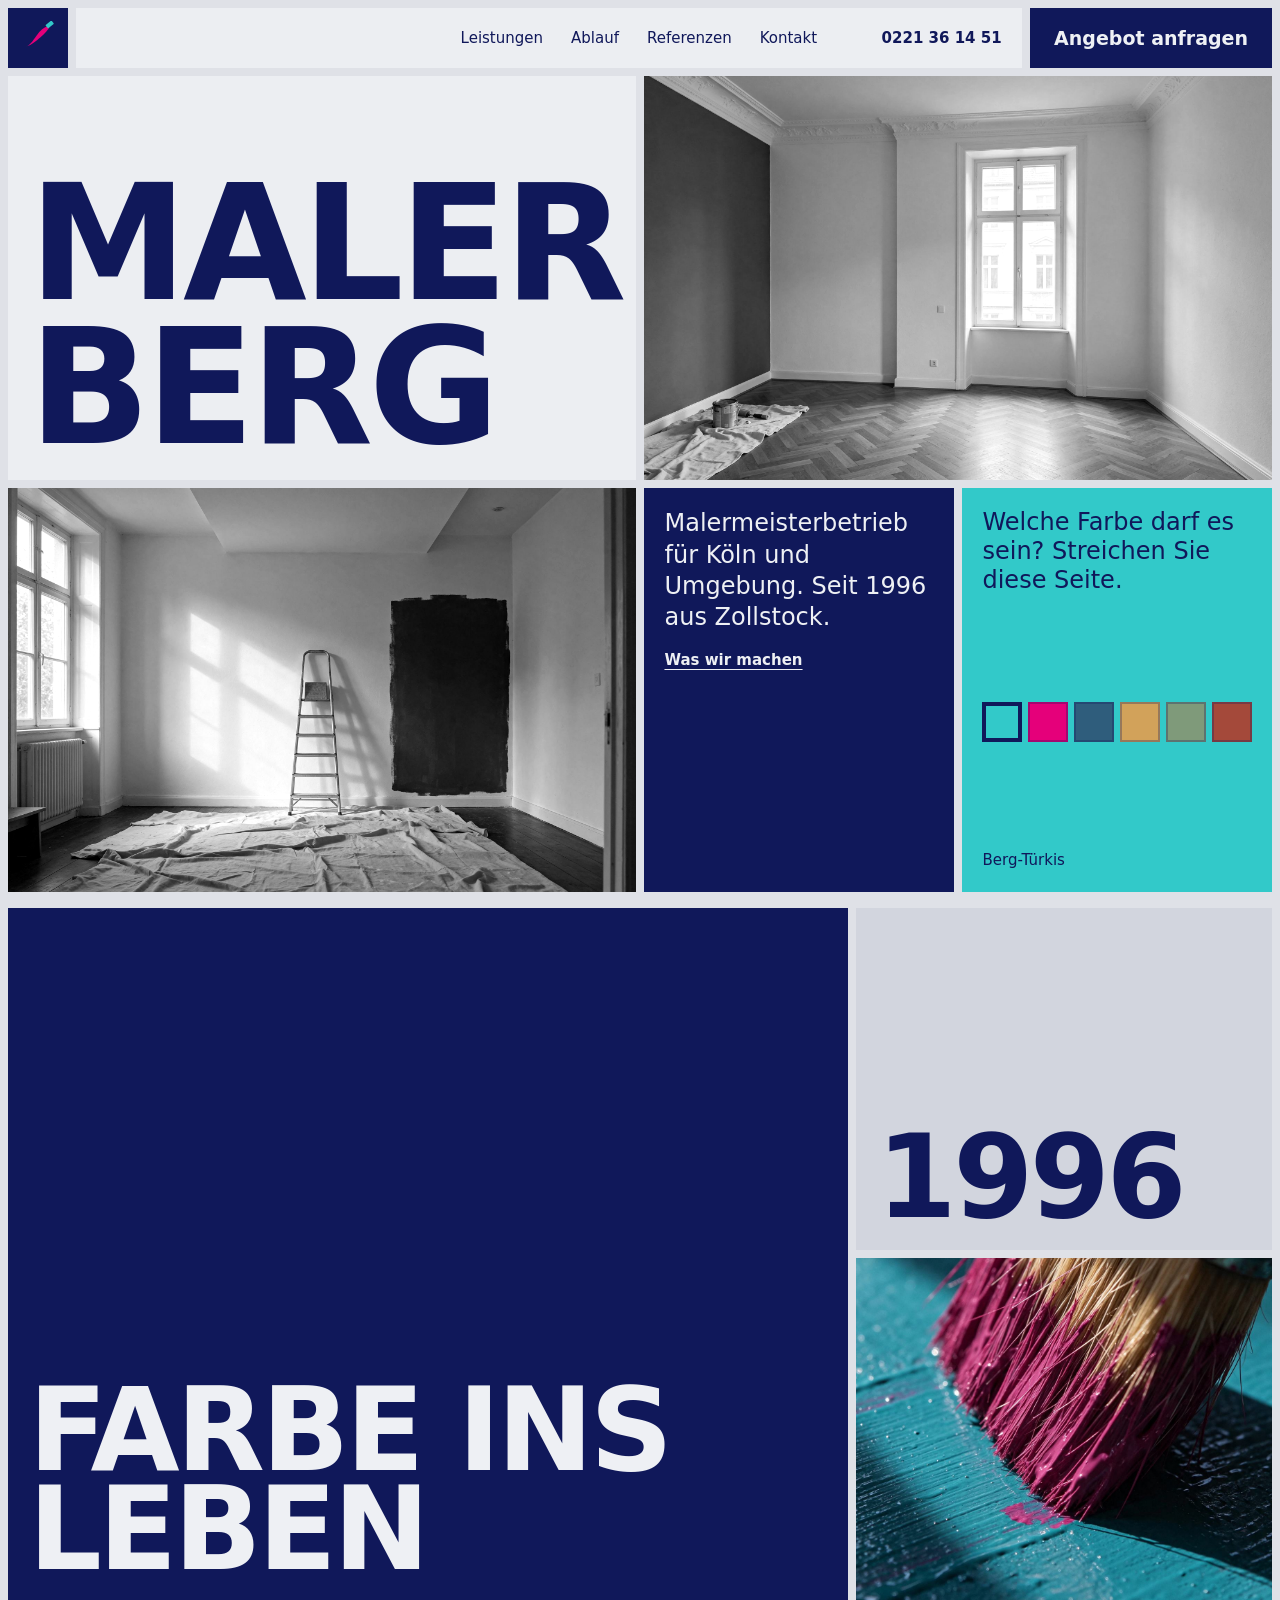
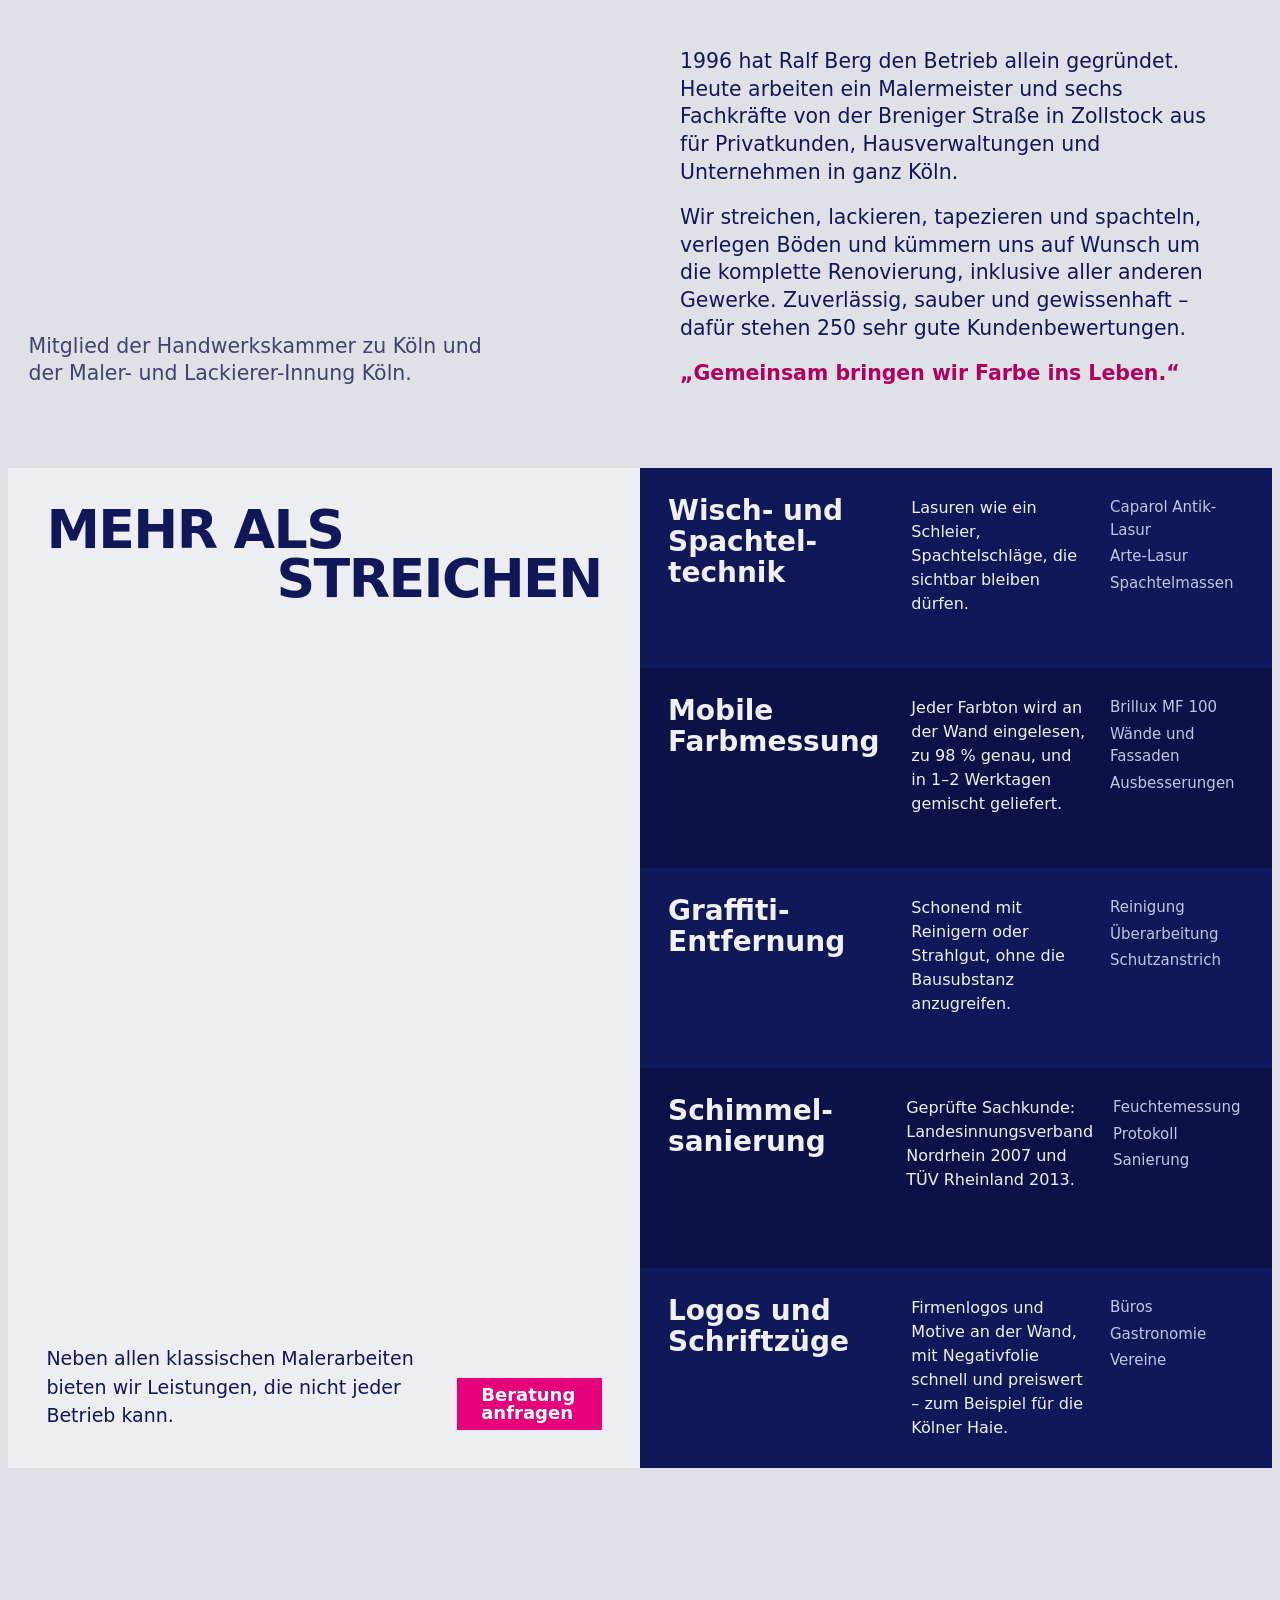
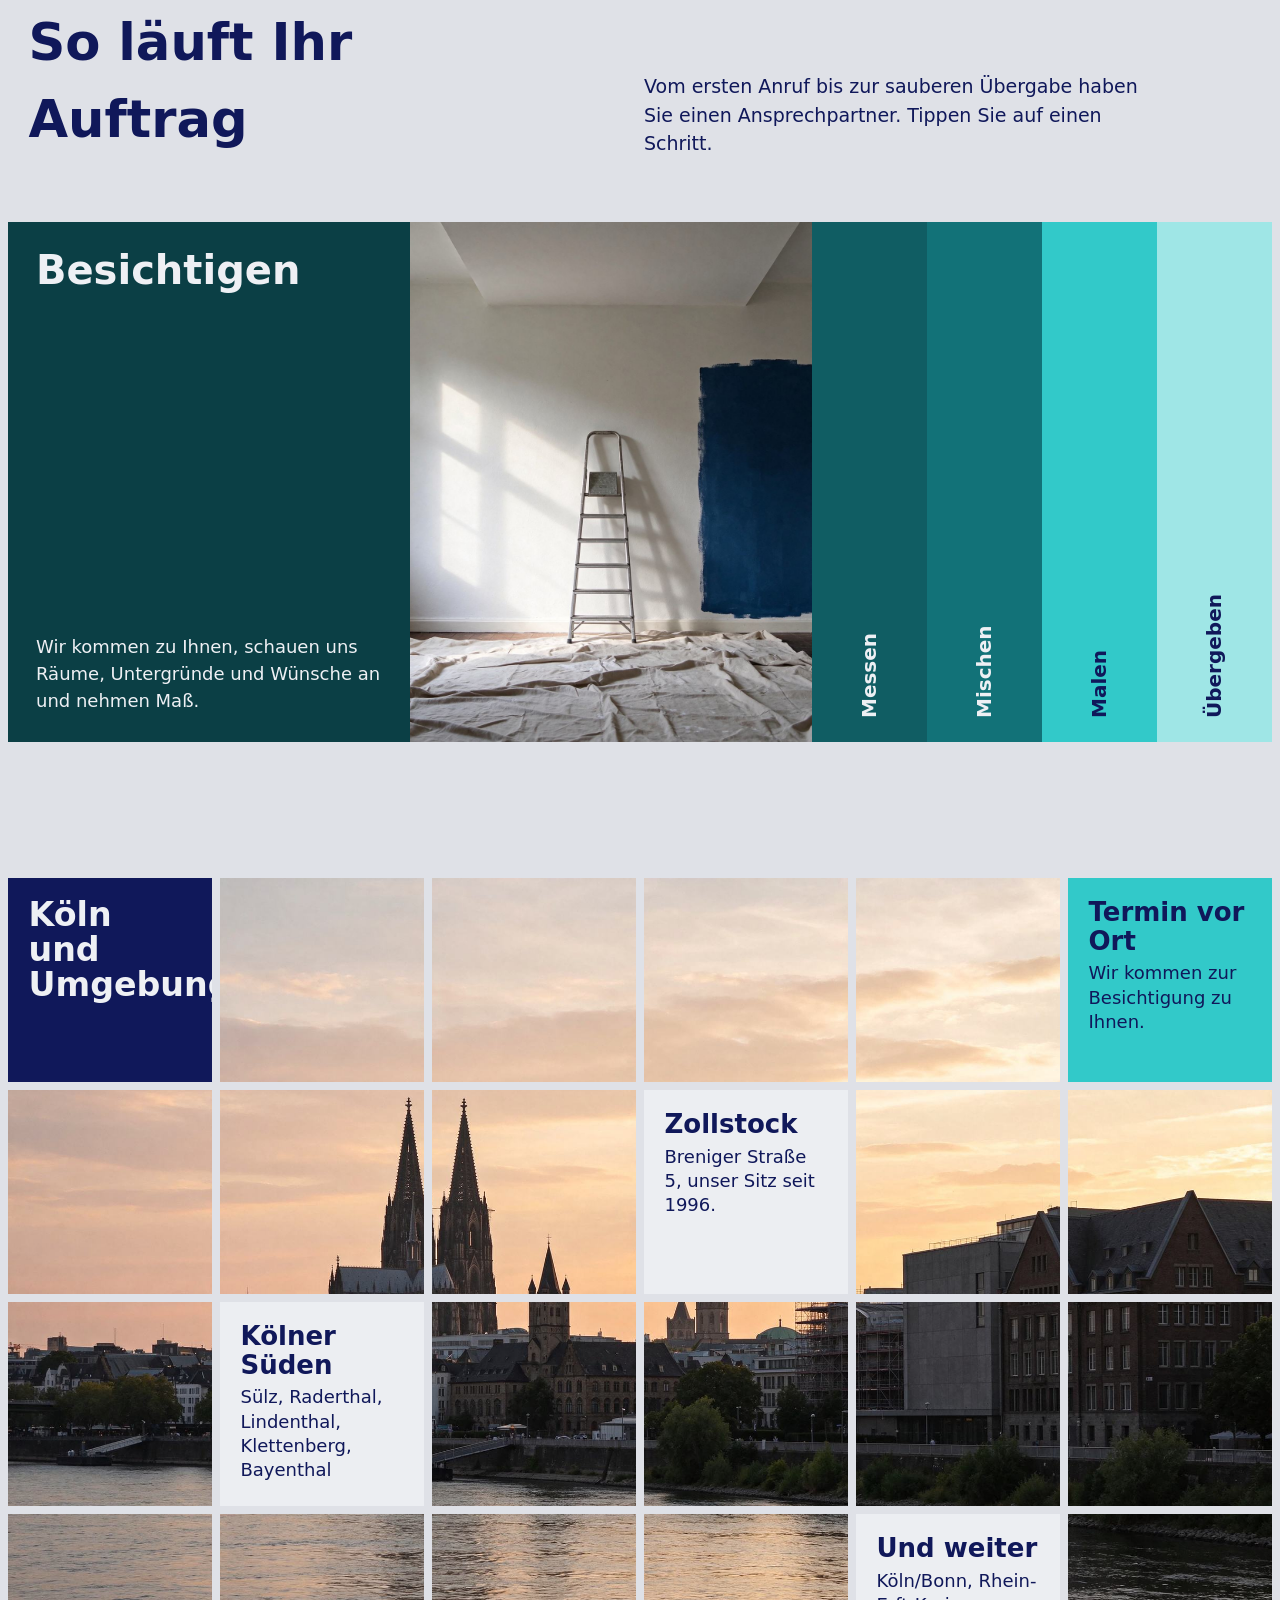
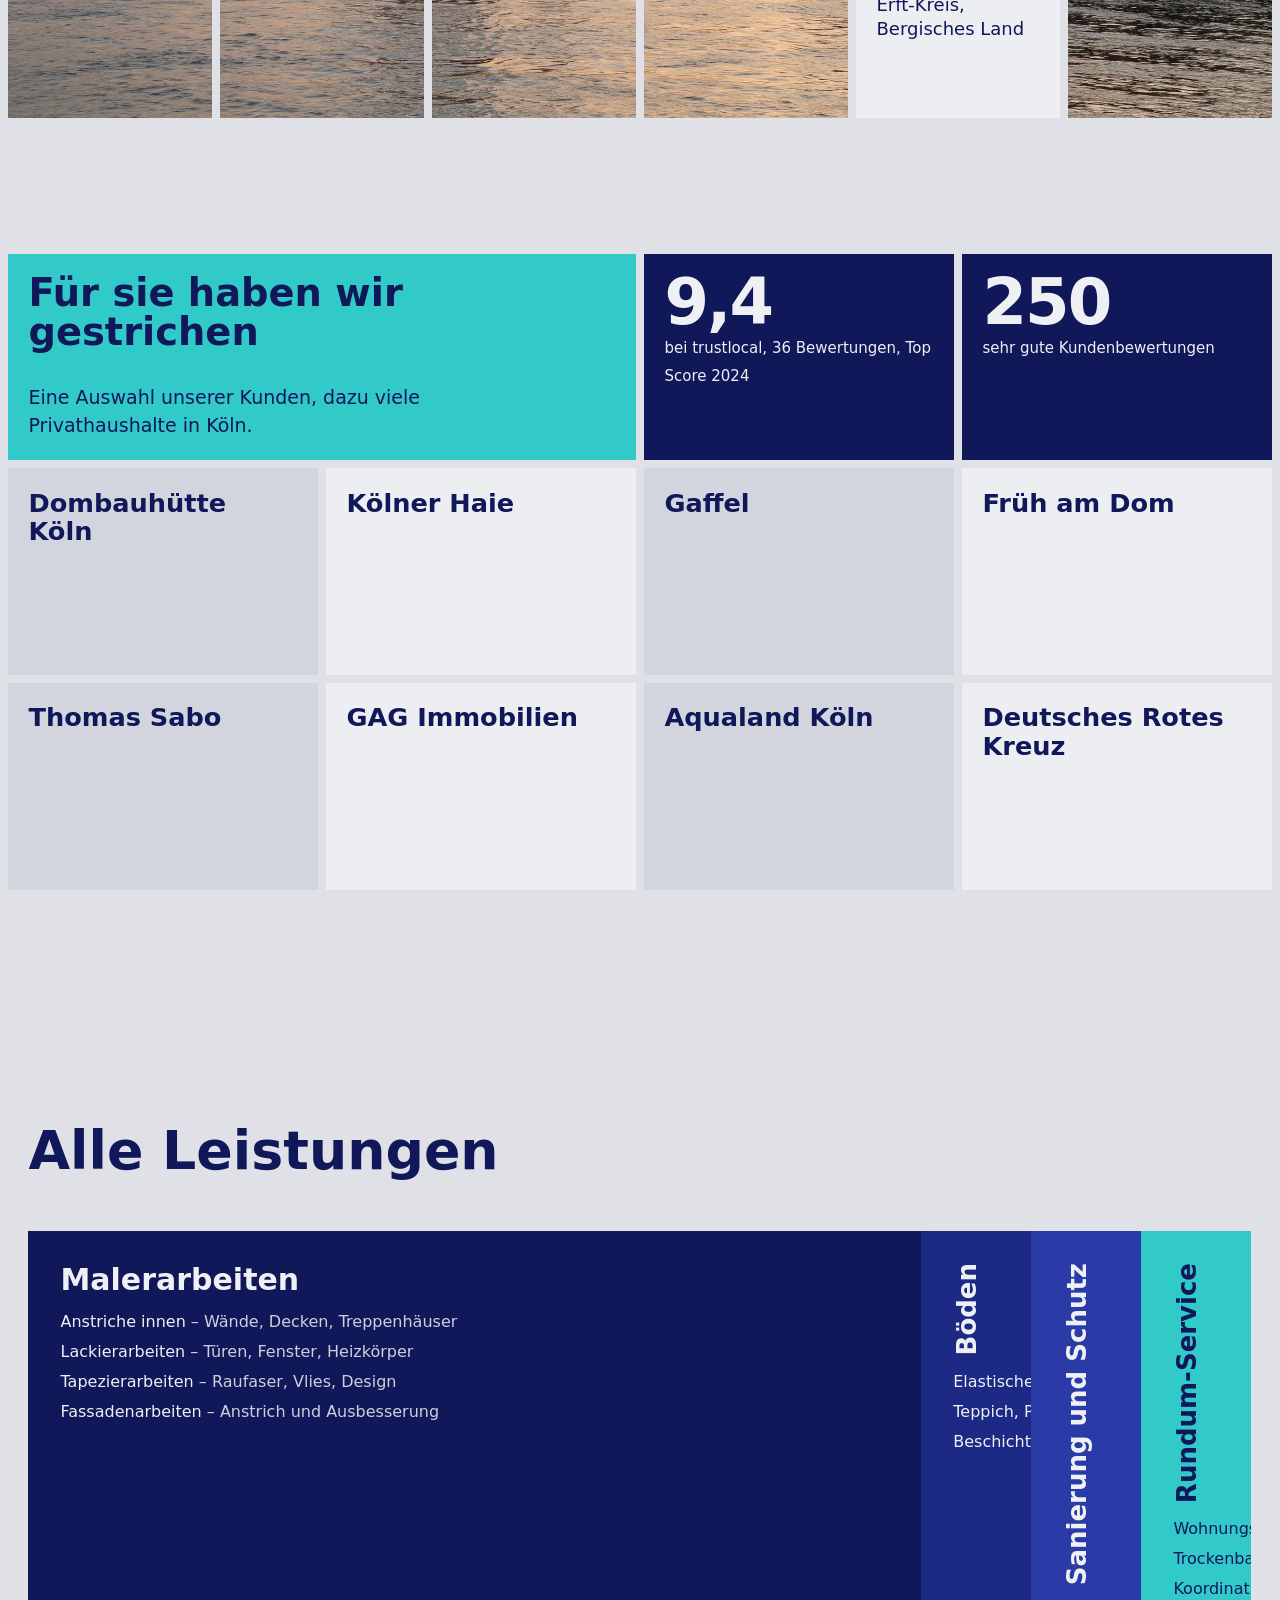
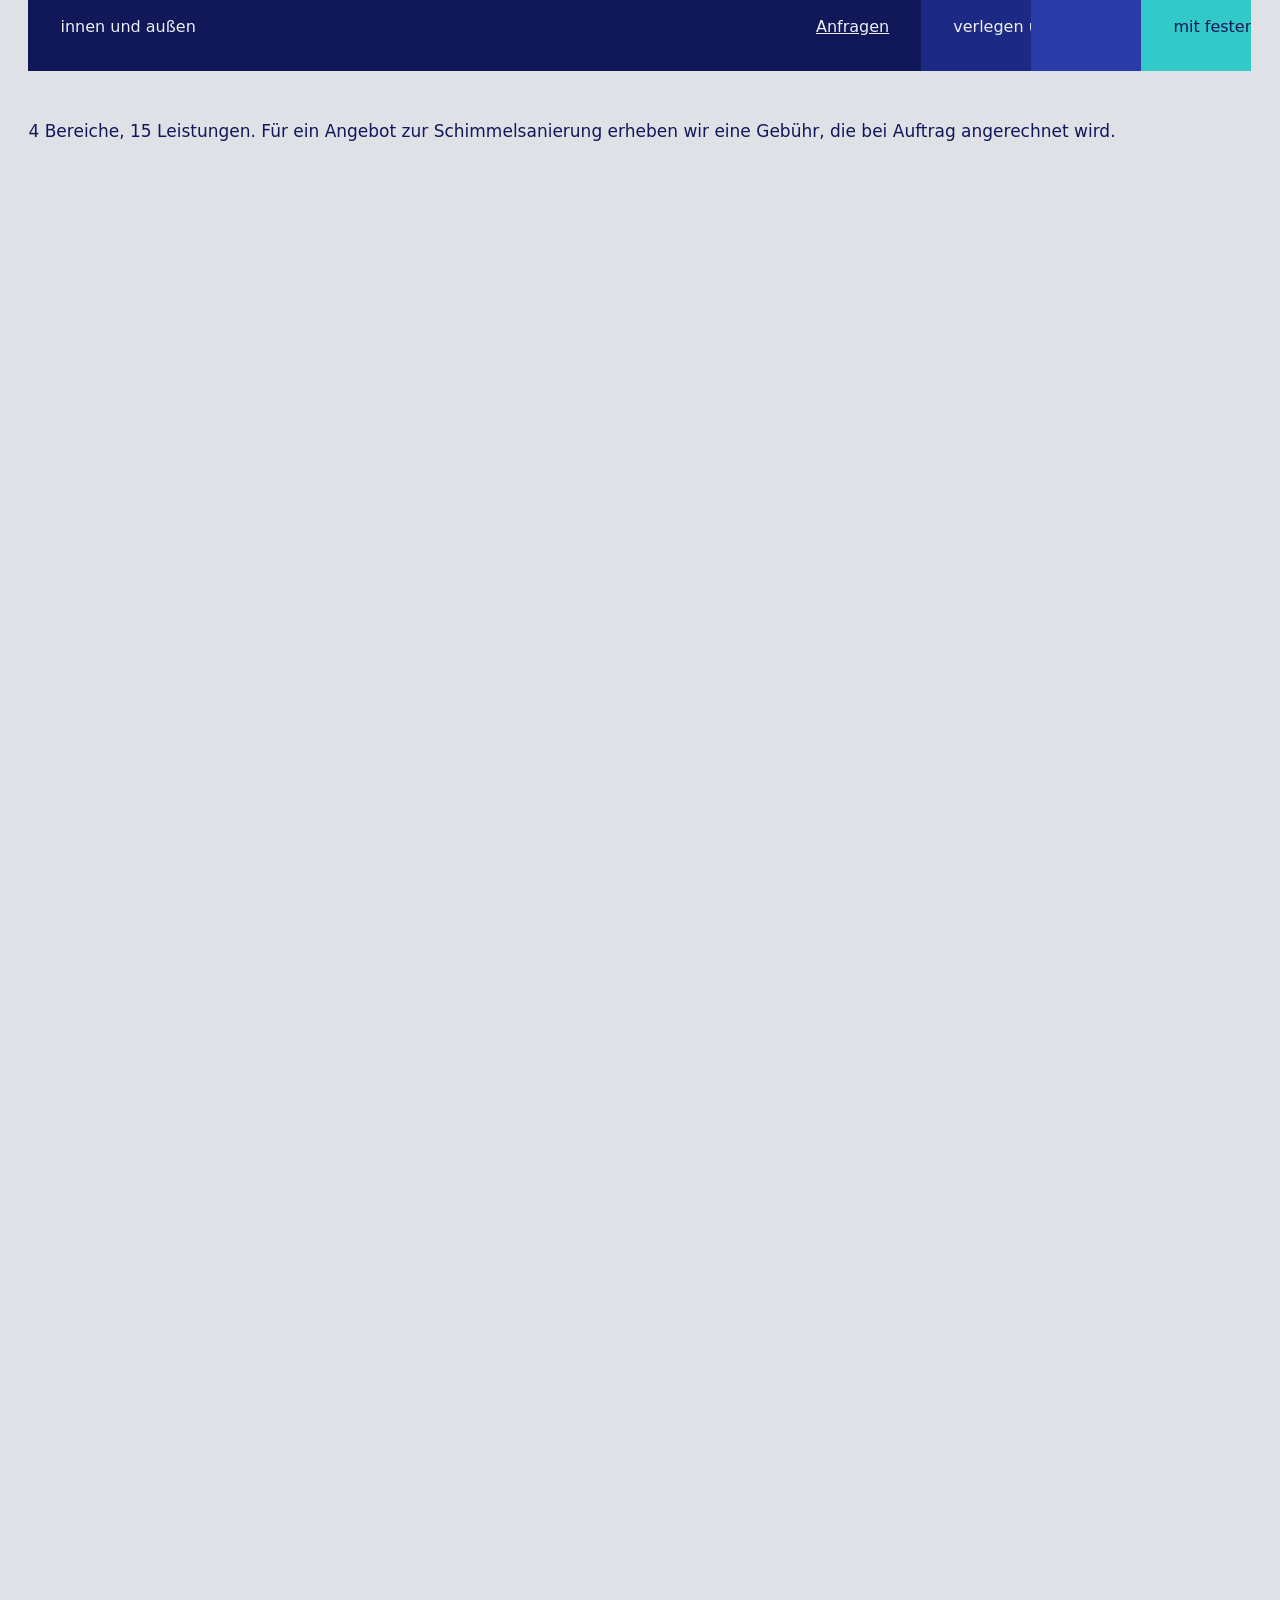
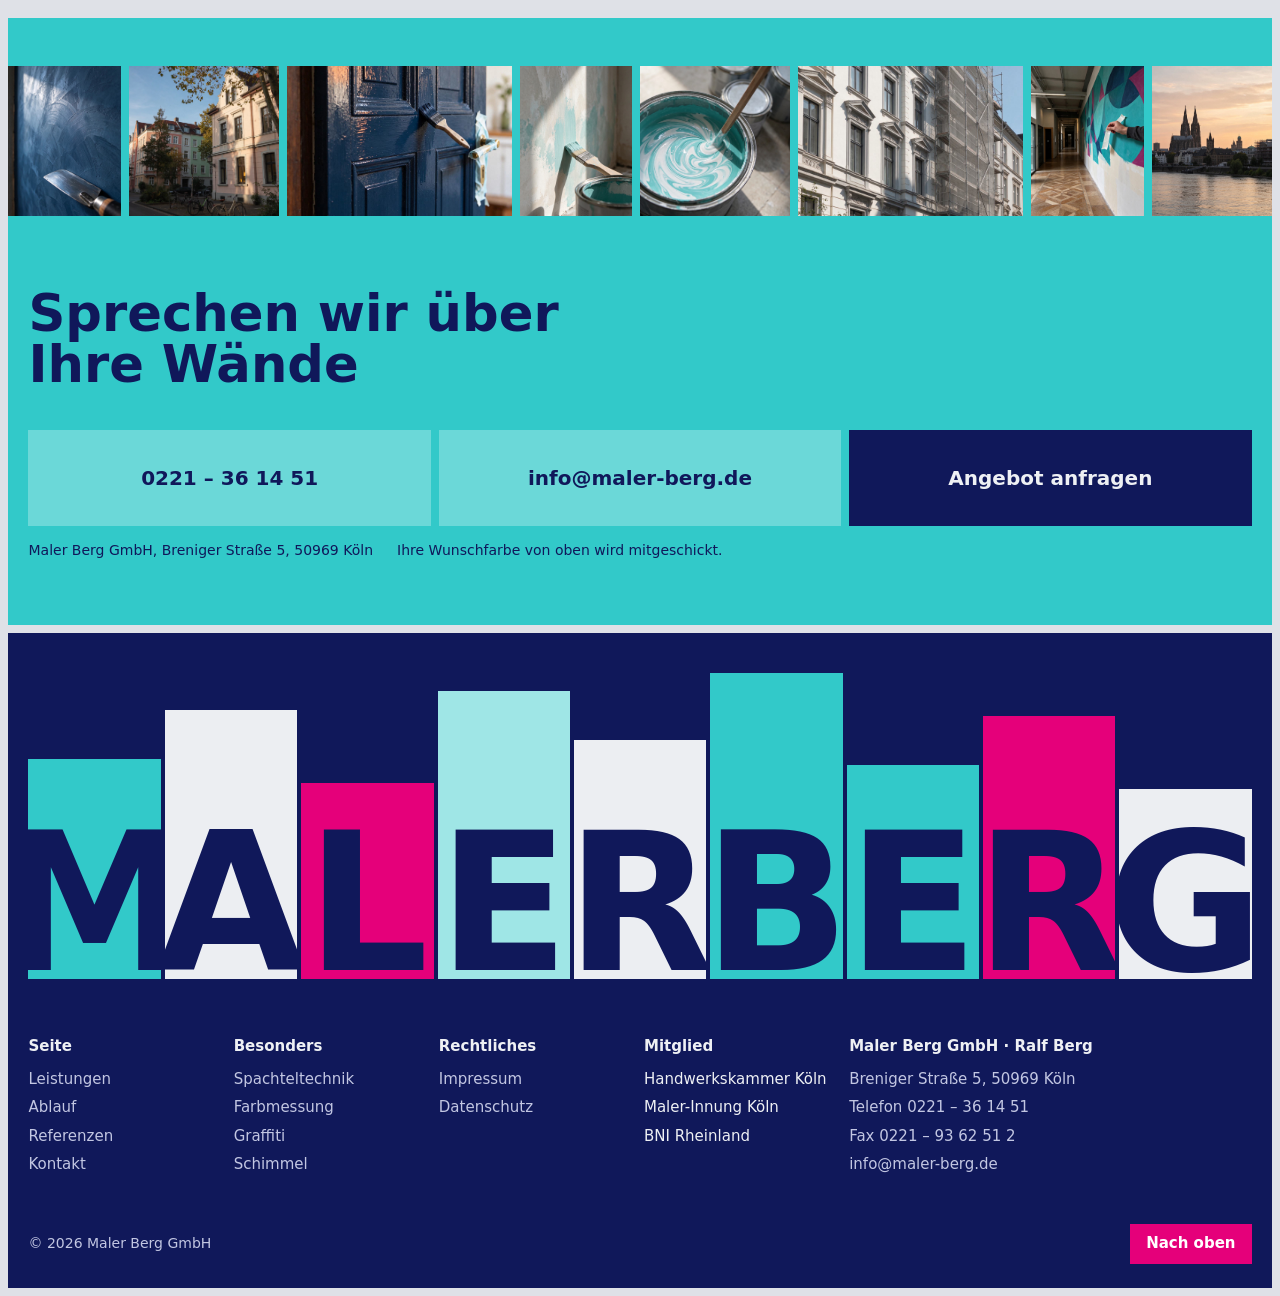
==== commit 4579fd63: "Entwurf 2 wird die Startseite; Impressum und Datenschutz im neuen Stil /v2/ leitet auf die Startseit" ====
--- a/index.html
+++ b/index.html
@@ -6,290 +6,187 @@
 <title>Maler Berg GmbH – Malermeisterbetrieb für Köln und Umgebung</title>
 <meta name="description" content="Malermeisterbetrieb aus Köln-Zollstock seit 1996: Malerarbeiten, Wisch- und Spachteltechniken, mobile Farbmessung, Schimmelsanierung, Graffiti-Entfernung und Bodenbeläge.">
 <meta name="theme-color" content="#10185a">
-<link rel="preload" href="assets/fonts/bricolage-latin.woff2" as="font" type="font/woff2" crossorigin>
-<link rel="preload" href="assets/img/hero-altbau.jpg" as="image">
+<link rel="preload" href="assets/fonts/jost-latin.woff2" as="font" type="font/woff2" crossorigin>
 <link rel="stylesheet" href="assets/css/site.css">
 <link rel="icon" href="assets/favicon.svg" type="image/svg+xml">
-<script>document.documentElement.classList.add('js')</script>
+<script>document.documentElement.classList.add('js');try{var c=localStorage.getItem('mb-chip');if(c){var j=JSON.parse(c);document.documentElement.style.setProperty('--chip',j.c);document.documentElement.style.setProperty('--on-chip',j.o);}}catch(e){}</script>
 </head>
 <body>
-
 <svg width="0" height="0" style="position:absolute" aria-hidden="true">
-  <symbol id="mark" viewBox="0 0 40 40"><path d="M6 30c6-2 9-9 14-15 4-5 9-9 14-9-2 5-6 9-11 13-5 4-10 9-17 11z" fill="#e5007a"/><rect x="29" y="2" width="9" height="5" rx="1" transform="rotate(-38 33 4)" fill="#10185a"/></symbol>
+  <symbol id="mark" viewBox="0 0 40 40"><path d="M6 30c6-2 9-9 14-15 4-5 9-9 14-9-2 5-6 9-11 13-5 4-10 9-17 11z" fill="#e5007a"/><rect x="29" y="2" width="9" height="5" rx="1" transform="rotate(-38 33 4)" fill="#32c9c9"/></symbol>
 </svg>
 
-<header class="site-head">
-  <a class="brand" href="#top" aria-label="Maler Berg – zur Startseite"><svg aria-hidden="true"><use href="#mark"/></svg>Maler Berg</a>
-  <button class="menu-toggle" aria-expanded="false" aria-controls="nav">Menü</button>
-  <nav class="site-nav" id="nav" aria-label="Hauptnavigation">
-    <a href="#leistungen">Leistungen</a>
-    <a href="#farbmessung">Farbmessung</a>
+<header class="top" id="top">
+  <a class="top__mark" href="#top" aria-label="Maler Berg – nach oben"><svg aria-hidden="true"><use href="#mark"/></svg></a>
+  <button class="menu" aria-expanded="false" aria-controls="links">Menü</button>
+  <nav class="top__links" id="links" aria-label="Hauptnavigation">
+    <a class="first" href="#leistungen">Leistungen</a>
+    <a href="#ablauf">Ablauf</a>
     <a href="#referenzen">Referenzen</a>
     <a href="#kontakt">Kontakt</a>
     <a class="tel" href="tel:+49221361451">0221 36 14 51</a>
   </nav>
+  <a class="top__cta" href="#kontakt">Angebot anfragen</a>
 </header>
 
-<main id="top">
-
-  <!-- Hero: the freshly painted Altbau room opens to the edges -->
-  <section class="hero" aria-label="Willkommen">
-    <div class="hero__stage">
-      <div class="hero__pic">
-        <img src="assets/img/hero-altbau.jpg" width="2400" height="1350" alt="Frisch gestrichenes Kölner Altbauzimmer mit türkisfarbener Akzentwand, Stuckdecke und Fischgrätparkett">
-      </div>
-      <div class="hero__text">
-        <h1>Malermeister für Köln</h1>
-        <div class="hero__aside">
-          <p>Wände, Lacke, Spachteltechnik und Fassaden – sauber ausgeführt von Meister Ralf Berg und seinem Team, seit 1996.</p>
-          <a class="btn" href="#kontakt">Angebot anfragen</a>
+<main>
+  <!-- Hero: two-by-two board -->
+  <section class="hero" aria-label="Maler Berg">
+    <div class="t hero__name"><h1 class="caps"><span>Maler</span><span>Berg</span></h1></div>
+    <figure class="t t--photo grey shutter hero__p1"><img src="assets/img/hero-altbau.jpg" width="2400" height="1350" alt="Altbauzimmer in Köln mit hohem Sprossenfenster und Stuckdecke"></figure>
+    <figure class="t t--photo grey shutter hero__p2"><img src="assets/img/werkstatt-wand.jpg" width="2400" height="1350" alt="Leerer Raum in der Renovierung mit Leiter und halb gestrichener Wand"></figure>
+    <div class="hero__br">
+      <div class="t t--dark hero__say"><p>Malermeisterbetrieb für Köln und Umgebung. Seit 1996 aus Zollstock.</p><a href="#leistungen">Was wir machen</a></div>
+      <div class="t t--chip hero__paint">
+        <p>Welche Farbe darf es sein? Streichen Sie diese Seite.</p>
+        <div class="chips" role="group" aria-label="Farbe für die Seite wählen">
+          <button style="--c:#32c9c9" data-c="#32c9c9" data-o="#10185a" aria-pressed="true" aria-label="Berg-Türkis"></button>
+          <button style="--c:#e5007a" data-c="#e5007a" data-o="#ffffff" aria-pressed="false" aria-label="Berg-Magenta"></button>
+          <button style="--c:#2f5d7c" data-c="#2f5d7c" data-o="#ffffff" aria-pressed="false" aria-label="Rheinblau"></button>
+          <button style="--c:#d2a25a" data-c="#d2a25a" data-o="#10185a" aria-pressed="false" aria-label="Südstadt-Ocker"></button>
+          <button style="--c:#7f9a7a" data-c="#7f9a7a" data-o="#10185a" aria-pressed="false" aria-label="Volksgarten-Grün"></button>
+          <button style="--c:#a4493a" data-c="#a4493a" data-o="#ffffff" aria-pressed="false" aria-label="Ziegelrot"></button>
         </div>
+        <small id="chip-name" aria-live="polite">Berg-Türkis</small>
       </div>
     </div>
   </section>
 
-  <!-- Intro -->
-  <section class="intro wrap" aria-labelledby="intro-h">
-    <div class="grid">
-      <h2 id="intro-h" class="rise">Seit 1996 in Zollstock</h2>
-      <p class="intro__text rise" style="--d:1">Ein Meister, sechs Fachkräfte und ein Versprechen seit 1996: zuverlässig, sauber und gewissenhaft arbeiten.</p>
-      <p class="intro__quote rise" style="--d:2">„Gemeinsam bringen wir Farbe ins Leben.“</p>
-      <div class="intro__row">
-        <figure class="intro__pic rise" style="--d:2"><img src="assets/img/pinsel.jpg" width="1200" height="1600" decoding="async" alt="Pinsel mit magentafarbener Farbe auf einer türkis gestrichenen Fläche"></figure>
-        <p class="intro__note rise" style="--d:3">Mitglied der Handwerkskammer und der Maler- und Lackierer-Innung Köln.</p>
+  <!-- Intro: statement tiles -->
+  <section class="board intro" aria-labelledby="intro-h">
+    <div class="t intro__a"><h2 id="intro-h" class="caps up">Farbe ins<br>Leben</h2></div>
+    <div class="t t--deep intro__b"><p class="caps up" style="--d:1">1996</p></div>
+    <figure class="t t--photo intro__c"><img src="assets/img/pinsel.jpg" width="1200" height="1600" decoding="async" alt="Pinsel mit magentafarbener Farbe auf türkisem Untergrund"></figure>
+    <div class="intro__text">
+      <p class="intro__note up">Mitglied der Handwerkskammer zu Köln und der Maler- und Lackierer-Innung Köln.</p>
+      <div>
+        <p class="up">1996 hat Ralf Berg den Betrieb allein gegründet. Heute arbeiten ein Malermeister und sechs Fachkräfte von der Breniger Straße in Zollstock aus für Privatkunden, Hausverwaltungen und Unternehmen in ganz Köln.</p>
+        <p class="up" style="--d:1">Wir streichen, lackieren, tapezieren und spachteln, verlegen Böden und kümmern uns auf Wunsch um die komplette Renovierung, inklusive aller anderen Gewerke. Zuverlässig, sauber und gewissenhaft – dafür stehen 250 sehr gute Kundenbewertungen.</p>
+        <p class="up quote" style="--d:2">„Gemeinsam bringen wir Farbe ins Leben.“</p>
       </div>
     </div>
   </section>
 
-  <!-- Specials: pinned story -->
-  <section class="specials" id="leistungen" aria-labelledby="spec-h">
-    <div class="specials__stage">
-      <div class="specials__bg"><img data-drift src="assets/img/werkstatt-wand.jpg" width="2400" height="1350" decoding="async" alt="Raum in der Renovierung, eine Wand halb in Dunkelblau gerollt, Leiter in der Mitte"></div>
-      <div class="specials__inner">
-        <h2 id="spec-h">Mehr als Streichen</h2>
-        <ol class="specials__list" aria-label="Besondere Leistungen">
-          <li data-i="0" class="is-on">Wisch- und Spachteltechnik</li>
-          <li data-i="1">Mobile Farbmessung</li>
-          <li data-i="2">Graffiti-Entfernung</li>
-          <li data-i="3">Schimmelsanierung</li>
-          <li data-i="4">Logos und Schriftzüge</li>
-          <li data-i="5">Böden und Beschichtungen</li>
-        </ol>
-        <div class="specials__detail">
-          <article class="special is-on" data-i="0"><img src="assets/img/spachtel.jpg" width="1200" height="1600" decoding="async" alt="Dunkelblaue Spachteltechnik mit sichtbaren Kellenschlägen"><p><strong>Wände mit Handschrift</strong>Lasuren, die wie ein Schleier wirken, und Spachtelschläge, die sichtbar bleiben dürfen. Alte Techniken mit modernen Produkten von Caparol und Brillux.</p></article>
-          <article class="special" data-i="1"><img src="assets/img/messen.jpg" width="2400" height="1350" decoding="async" alt="Farbmessgerät an einer blau gestrichenen Putzwand neben einem Farbfächer"><p><strong>Ihr Farbton, auf den Punkt</strong>Mit dem Brillux MF 100 lesen wir jeden vorhandenen Farbton direkt an der Wand ein, zu 98 % genau. Die Farbe wird individuell gemischt und ist in 1–2 Werktagen da.</p></article>
-          <article class="special" data-i="2"><img src="assets/img/graffiti.jpg" width="1200" height="1600" decoding="async" alt="Backsteinwand, links mit Graffiti, rechts gereinigt"><p><strong>Weg damit, schonend</strong>Wir entfernen Graffiti mit Reinigern oder Strahlgut, ohne die Bausubstanz zu gefährden, und tragen danach auf Wunsch einen Schutzanstrich auf.</p></article>
-          <article class="special" data-i="3"><img src="assets/img/schimmel.jpg" width="1200" height="1600" decoding="async" alt="Feuchtemessgerät an einer weißen Wand neben einer Fensterlaibung"><p><strong>Geprüft saniert</strong>Sachkunde bestätigt vom Landesinnungsverband Nordrhein (2007, anerkannt von der BG Bau) und vom TÜV Rheinland (2013). Mit Feuchtemessung und Protokoll.</p></article>
-          <article class="special" data-i="4"><img src="assets/img/logo-wand.jpg" width="1200" height="1600" decoding="async" alt="Geometrisches Wandbild in Türkis, Navy und Magenta, Malerkrepp wird abgezogen"><p><strong>Ihr Logo an der Wand</strong>Mit Negativfolie bringen wir fast jedes Motiv schnell und preiswert auf Firmenwände – unter anderem für die Kölner Haie.</p></article>
-          <article class="special" data-i="5"><img src="assets/img/boden.jpg" width="1200" height="1600" decoding="async" alt="Frisch beschichteter hellgrauer Garagenboden mit Rolle"><p><strong>Auch der Boden</strong>Wir verlegen CV, PVC, Linoleum, Kautschuk, Teppich, Parkett und Laminat und beschichten Garagen, Keller, Lager und Balkone.</p></article>
-        </div>
+  <!-- Features: statement cell, dark rows -->
+  <section class="feat" id="leistungen" aria-labelledby="feat-h">
+    <div class="feat__cell">
+      <h2 id="feat-h" class="caps up"><span>Mehr als</span><span>Streichen</span></h2>
+      <div class="feat__foot">
+        <p class="up" style="--d:1">Neben allen klassischen Malerarbeiten bieten wir Leistungen, die nicht jeder Betrieb kann.</p>
+        <a class="btn up" style="--d:2" href="#kontakt">Beratung anfragen</a>
       </div>
     </div>
-    <div class="specials__markers" aria-hidden="true"><i data-i="0"></i><i data-i="1"></i><i data-i="2"></i><i data-i="3"></i><i data-i="4"></i><i data-i="5"></i></div>
-  </section>
-
-  <!-- How the colour measurement works: one verb at a time -->
-  <section class="verbs" id="farbmessung" aria-labelledby="verbs-h">
-    <h2 id="verbs-h" class="vh">So kommt Ihr Farbton an die Wand: messen, mischen, malen</h2>
-    <div class="verb">
-      <img data-drift src="assets/img/messen.jpg" width="2400" height="1350" decoding="async" alt="Farbmessgerät an einer alten, blau gestrichenen Wand">
-      <p class="verb__word" aria-hidden="true">Messen</p>
-      <p class="verb__sentence"><strong>Messen</strong>Wir halten das Messgerät an Ihre Wand, Tür oder Fassade und lesen den Farbton ein, auch den, den es in keinem Fächer mehr gibt.</p>
-    </div>
-    <div class="verb">
-      <img data-drift src="assets/img/mischen.jpg" width="2400" height="1350" decoding="async" alt="Türkise Farbe wird in einem Eimer mit Weiß verrührt">
-      <p class="verb__word" aria-hidden="true">Mischen</p>
-      <p class="verb__sentence"><strong>Mischen</strong>Die Messwerte gehen direkt zu Brillux. Dort wird Ihre Farbe individuell gemischt und in 1–2 Werktagen zu uns geliefert.</p>
-    </div>
-    <div class="verb">
-      <img data-drift src="assets/img/malen.jpg" width="2400" height="1350" decoding="async" alt="Hand mit Malerrolle trägt türkise Farbe auf eine große Wand auf">
-      <p class="verb__word" aria-hidden="true">Malen</p>
-      <p class="verb__sentence"><strong>Malen</strong>Wir streichen mit genau dem Ton, der zu Ihrem Raum passt. Schnell, präzise und ohne Ausbessern, das man später sieht.</p>
+    <div class="feat__rows">
+      <article class="feat__row"><h3>Wisch- und Spachtel&shy;technik</h3><p>Lasuren wie ein Schleier, Spachtelschläge, die sichtbar bleiben dürfen.</p><ul><li>Caparol Antik-Lasur</li><li>Arte-Lasur</li><li>Spachtelmassen</li></ul></article>
+      <article class="feat__row"><h3>Mobile Farbmessung</h3><p>Jeder Farbton wird an der Wand eingelesen, zu 98 % genau, und in 1–2 Werktagen gemischt geliefert.</p><ul><li>Brillux MF 100</li><li>Wände und Fassaden</li><li>Ausbesserungen</li></ul></article>
+      <article class="feat__row"><h3>Graffiti-Entfernung</h3><p>Schonend mit Reinigern oder Strahlgut, ohne die Bausubstanz anzugreifen.</p><ul><li>Reinigung</li><li>Überarbeitung</li><li>Schutzanstrich</li></ul></article>
+      <article class="feat__row"><h3>Schimmel&shy;sanierung</h3><p>Geprüfte Sachkunde: Landesinnungsverband Nordrhein 2007 und TÜV Rheinland 2013.</p><ul><li>Feuchtemessung</li><li>Protokoll</li><li>Sanierung</li></ul></article>
+      <article class="feat__row"><h3>Logos und Schriftzüge</h3><p>Firmenlogos und Motive an der Wand, mit Negativfolie schnell und preiswert – zum Beispiel für die Kölner Haie.</p><ul><li>Büros</li><li>Gastronomie</li><li>Vereine</li></ul></article>
     </div>
   </section>
 
-  <!-- Live: try a colour on the wall -->
-  <section class="tryout sec wrap" aria-labelledby="try-h">
-    <div class="tryout__head">
-      <h2 id="try-h" class="rise">Welche Farbe für Ihre Wand?</h2>
-      <p class="rise" style="--d:1">Tippen Sie einen Ton an und sehen Sie ihn an der Wand dieses Kölner Altbauzimmers. Den passenden Farbton messen wir später bei Ihnen vor Ort.</p>
+  <!-- How it works: accordion of tinted panels -->
+  <section class="how" id="ablauf" aria-labelledby="how-h">
+    <div class="how__intro">
+      <h2 id="how-h" class="up">So läuft Ihr Auftrag</h2>
+      <p class="up" style="--d:1">Vom ersten Anruf bis zur sauberen Übergabe haben Sie einen Ansprechpartner. Tippen Sie auf einen Schritt.</p>
     </div>
-    <div class="tryout__body">
-      <figure class="room rise" style="--d:1">
-        <svg viewBox="0 0 2816 1584" role="img" aria-labelledby="room-t">
-          <title id="room-t">Altbauzimmer, die linke Wand in der gewählten Farbe</title>
-          <defs>
-            <clipPath id="wallclip"><polygon points="0,0 317,0 785,266 787,1189 0,1525"/></clipPath>
-            <filter id="shade" color-interpolation-filters="sRGB"><feColorMatrix type="saturate" values="0"/><feComponentTransfer><feFuncR type="linear" slope="2.8" intercept=".18"/><feFuncG type="linear" slope="2.8" intercept=".18"/><feFuncB type="linear" slope="2.8" intercept=".18"/></feComponentTransfer></filter>
-          </defs>
-          <image href="assets/img/hero-altbau.jpg" width="2816" height="1584"/>
-          <g clip-path="url(#wallclip)" class="room__paint">
-            <rect class="room__wall" width="900" height="1584" fill="#32c9c9"/>
-            <image href="assets/img/hero-altbau.jpg" width="2816" height="1584" filter="url(#shade)" style="mix-blend-mode:multiply"/>
-          </g>
-        </svg>
-      </figure>
-      <div class="swatches" role="group" aria-label="Farbtöne">
-        <button class="swatch" style="--c:#32c9c9" data-c="#32c9c9" aria-pressed="true"><span></span><span>Berg-Türkis<small>Unsere Hausfarbe</small></span></button>
-        <button class="swatch" style="--c:#2f5d7c" data-c="#2f5d7c" aria-pressed="false"><span></span><span>Rheinblau<small>Tief und ruhig</small></span></button>
-        <button class="swatch" style="--c:#8e8a80" data-c="#8e8a80" aria-pressed="false"><span></span><span>Domgrau<small>Wie Trachytstein</small></span></button>
-        <button class="swatch" style="--c:#d2a25a" data-c="#d2a25a" aria-pressed="false"><span></span><span>Südstadt-Ocker<small>Warm wie Altbaufassaden</small></span></button>
-        <button class="swatch" style="--c:#a4493a" data-c="#a4493a" aria-pressed="false"><span></span><span>Ziegelrot<small>Kräftig, erdig</small></span></button>
-        <button class="swatch" style="--c:#7f9a7a" data-c="#7f9a7a" aria-pressed="false"><span></span><span>Volksgarten-Grün<small>Gedämpftes Salbei</small></span></button>
-        <button class="swatch" style="--c:#efece4" data-c="#efece4" aria-pressed="false"><span></span><span>Altbau-Weiß<small>Hell, nicht kalt</small></span></button>
-        <button class="swatch" style="--c:#10185a" data-c="#10185a" aria-pressed="false"><span></span><span>Berg-Navy<small>Für Mutige</small></span></button>
-        <label class="picker"><input type="color" value="#e5007a" aria-label="Eigenen Farbton wählen"><span>Eigener Farbton</span></label>
-        <div class="tryout__cta">
-          <a class="btn" id="try-mail" href="mailto:info@maler-berg.de?subject=Anfrage%20Farbton%20Berg-T%C3%BCrkis">Diesen Ton anfragen</a>
-          <p>Die Vorschau ist eine Annäherung. Echte Töne messen und bemustern wir vor Ort.</p>
-        </div>
-      </div>
+    <div class="acc" role="list">
+      <div class="stage is-open" role="listitem" style="--s:#0b3f45"><button class="stage__name" aria-expanded="true">Besichtigen</button><div class="stage__body"><div class="stage__text"><h3>Besichtigen</h3><p>Wir kommen zu Ihnen, schauen uns Räume, Untergründe und Wünsche an und nehmen Maß.</p></div><img src="assets/img/werkstatt-wand.jpg" width="2400" height="1350" decoding="async" alt="Raum in der Renovierung mit Leiter und Abdeckvlies"></div></div>
+      <div class="stage" role="listitem" style="--s:#105d63"><button class="stage__name" aria-expanded="false">Messen</button><div class="stage__body"><div class="stage__text"><h3>Messen</h3><p>Den Wunschton lesen wir mit dem Brillux MF 100 direkt an der Wand ein, auch Farben, die es in keinem Fächer mehr gibt.</p></div><img src="assets/img/messen.jpg" width="2400" height="1350" decoding="async" alt="Farbmessgerät an einer blauen Putzwand"></div></div>
+      <div class="stage" role="listitem" style="--s:#127278"><button class="stage__name" aria-expanded="false">Mischen</button><div class="stage__body"><div class="stage__text"><h3>Mischen</h3><p>Brillux mischt Ihre Farbe individuell und liefert sie in 1–2 Werktagen zu uns.</p></div><img src="assets/img/mischen.jpg" width="2400" height="1350" decoding="async" alt="Türkise Farbe wird im Eimer verrührt"></div></div>
+      <div class="stage" role="listitem" style="--s:#32c9c9;--sc:#10185a"><button class="stage__name" aria-expanded="false">Malen</button><div class="stage__body"><div class="stage__text"><h3>Malen</h3><p>Wir decken ab, bereiten vor und streichen. Sauber, pünktlich und mit festen Ansprechpartnern auf der Baustelle.</p></div><img src="assets/img/malen.jpg" width="2400" height="1350" decoding="async" alt="Malerrolle trägt türkise Farbe auf"></div></div>
+      <div class="stage" role="listitem" style="--s:#9fe6e6;--sc:#10185a"><button class="stage__name" aria-expanded="false">Übergeben</button><div class="stage__body"><div class="stage__text"><h3>Übergeben</h3><p>Wir räumen auf, gehen alles mit Ihnen durch und hinterlassen den Raum besenrein.</p></div><img src="assets/img/hero-altbau.jpg" width="2400" height="1350" decoding="async" alt="Fertig gestrichenes Altbauzimmer"></div></div>
     </div>
   </section>
 
-  <!-- Showcase band -->
-  <section class="band sec" aria-labelledby="band-h">
-    <h2 id="band-h" class="rise">Oberflächen, die bleiben</h2>
-    <div class="band__row">
-      <figure class="band__panel" style="--g:5"><span class="band__title">Spachtel&shy;technik<br>in Navy</span><img src="assets/img/spachtel.jpg" width="1200" height="1600" decoding="async" alt="Polierte Spachteltechnik in Dunkelblau"></figure>
-      <figure class="band__panel" style="--g:2"><img src="assets/img/lasur.jpg" width="1200" height="1600" decoding="async" alt="Wischtechnik mit türkiser Lasur"><figcaption>Lasur</figcaption></figure>
-      <figure class="band__panel" style="--g:3"><img src="assets/img/lack.jpg" width="1200" height="1600" decoding="async" alt="Altbautür wird dunkelblau lackiert"><figcaption>Lack</figcaption></figure>
-      <figure class="band__panel" style="--g:2"><img src="assets/img/fassade.jpg" width="1200" height="1600" decoding="async" alt="Restaurierte Altbaufassade mit Gerüst"><figcaption>Fassade</figcaption></figure>
-    </div>
-    <p class="band__caption">Wisch- und Spachteltechniken, Lackierarbeiten an Türen und Fenstern, Fassadenanstriche an Kölner Altbauten.</p>
+  <!-- Showcase: one image across tiles -->
+  <section class="cut" aria-label="Unser Einsatzgebiet">
+      <div class="t t--dark head"><h2>Köln und Umgebung</h2></div>
+      <div class="piece" aria-hidden="true"><i style="--x:20%;--y:0.0%"></i></div>
+      <div class="piece" aria-hidden="true"><i style="--x:40%;--y:0.0%"></i></div>
+      <div class="piece" aria-hidden="true"><i style="--x:60%;--y:0.0%"></i></div>
+      <div class="piece" aria-hidden="true"><i style="--x:80%;--y:0.0%"></i></div>
+      <a class="t t--chip" href="#kontakt" style="text-decoration:none"><span class="fact"><b>Termin vor Ort</b>Wir kommen zur Besichtigung zu Ihnen.</span></a>
+      <div class="piece" aria-hidden="true"><i style="--x:0%;--y:33.33%"></i></div>
+      <div class="piece" aria-hidden="true"><i style="--x:20%;--y:33.33%"></i></div>
+      <div class="piece" aria-hidden="true"><i style="--x:40%;--y:33.33%"></i></div>
+      <div class="t t--pale"><p class="fact"><b>Zollstock</b>Breniger Straße 5, unser Sitz seit 1996.</p></div>
+      <div class="piece" aria-hidden="true"><i style="--x:80%;--y:33.33%"></i></div>
+      <div class="piece" aria-hidden="true"><i style="--x:100%;--y:33.33%"></i></div>
+      <div class="piece" aria-hidden="true"><i style="--x:0%;--y:66.67%"></i></div>
+      <div class="t t--pale"><p class="fact"><b>Kölner Süden</b>Sülz, Raderthal, Lindenthal, Klettenberg, Bayenthal</p></div>
+      <div class="piece" aria-hidden="true"><i style="--x:40%;--y:66.67%"></i></div>
+      <div class="piece" aria-hidden="true"><i style="--x:60%;--y:66.67%"></i></div>
+      <div class="piece" aria-hidden="true"><i style="--x:80%;--y:66.67%"></i></div>
+      <div class="piece" aria-hidden="true"><i style="--x:100%;--y:66.67%"></i></div>
+      <div class="piece" aria-hidden="true"><i style="--x:0%;--y:100.0%"></i></div>
+      <div class="piece" aria-hidden="true"><i style="--x:20%;--y:100.0%"></i></div>
+      <div class="piece" aria-hidden="true"><i style="--x:40%;--y:100.0%"></i></div>
+      <div class="piece" aria-hidden="true"><i style="--x:60%;--y:100.0%"></i></div>
+      <div class="t t--pale hide-s"><p class="fact"><b>Und weiter</b>Köln/Bonn, Rhein-Erft-Kreis, Bergisches Land</p></div>
+      <div class="piece" aria-hidden="true"><i style="--x:100%;--y:100.0%"></i></div>
   </section>
 
-  <!-- Full list of services -->
-  <section class="sheet-sec sec wrap" aria-labelledby="sheet-h">
-    <div class="grid">
-      <div class="sheet-sec__aside">
-        <h2 id="sheet-h" class="rise">Alles aus einer Hand</h2>
-        <p class="rise" style="--d:1">Wir übernehmen nicht nur die Malerarbeiten, sondern auf Wunsch die komplette Renovierung. Trockenbauer, Sanitär- und Heizungsinstallateure, Fliesenleger, Elektriker und Gerüstbauer koordinieren wir für Sie.</p>
-        <img class="rise" style="--d:2" src="assets/img/fassade.jpg" width="1200" height="1600" decoding="async" alt="Kölner Altbaufassade mit frisch gestrichenen Stuckfenstern">
+  <!-- Proof: names on tiles -->
+  <section class="proof" id="referenzen" aria-labelledby="ref-h">
+    <div class="t t--chip proof__head"><h2 id="ref-h">Für sie haben wir gestrichen</h2><p>Eine Auswahl unserer Kunden, dazu viele Privathaushalte in Köln.</p></div>
+    <div class="t t--dark num"><b>9,4</b><span>bei trustlocal, 36 Bewertungen, Top Score 2024</span></div>
+    <div class="t t--dark num"><b>250</b><span>sehr gute Kundenbewertungen</span></div>
+    <div class="t t--deep"><p class="name">Dombauhütte Köln</p></div>
+    <div class="t t--deep"><p class="name">Kölner Haie</p></div>
+    <div class="t t--deep"><p class="name">Gaffel</p></div>
+    <div class="t t--deep"><p class="name">Früh am Dom</p></div>
+    <div class="t t--deep"><p class="name">Thomas Sabo</p></div>
+    <div class="t t--deep"><p class="name">GAG Immobilien</p></div>
+    <div class="t t--deep more"><p class="name">Aqualand Köln</p></div>
+    <div class="t t--deep more"><p class="name">Deutsches Rotes Kreuz</p></div>
+  </section>
+
+  <!-- List: services as cards that fold into spines -->
+  <section class="deck" aria-labelledby="deck-h">
+    <div class="deck__stage">
+      <h2 id="deck-h" class="up">Alle Leistungen</h2>
+      <div class="deck__band">
+        <article class="card" style="--ct:#10185a"><div class="card__in"><h3>Malerarbeiten</h3><ul><li>Anstriche innen <span>– Wände, Decken, Treppenhäuser</span></li><li>Lackierarbeiten <span>– Türen, Fenster, Heizkörper</span></li><li>Tapezierarbeiten <span>– Raufaser, Vlies, Design</span></li><li>Fassadenarbeiten <span>– Anstrich und Ausbesserung</span></li></ul><p class="card__foot"><span>innen und außen</span><a href="#kontakt">Anfragen</a></p></div></article>
+        <article class="card" style="--ct:#1d2a85"><div class="card__in"><h3>Böden</h3><ul><li>Elastische Beläge <span>– CV, PVC, Linoleum, Kautschuk</span></li><li>Teppich, Parkett, Laminat</li><li>Beschichtungen <span>– Garage, Keller, Lager, Balkon</span></li></ul><p class="card__foot"><span>verlegen und beschichten</span><a href="#kontakt">Anfragen</a></p></div></article>
+        <article class="card" style="--ct:#2a3ba8"><div class="card__in"><h3>Sanierung und Schutz</h3><ul><li>Schimmelpilzsanierung <span>– mit Feuchtemessung</span></li><li>Graffiti-Entfernung <span>– mit Schutzanstrich</span></li><li>Mobile Farbmessung <span>– Brillux MF 100</span></li><li>Logos und Schriftzüge <span>– Negativfolie</span></li></ul><p class="card__foot"><span>geprüfte Sachkunde</span><a href="#kontakt">Anfragen</a></p></div></article>
+        <article class="card" style="--ct:#32c9c9;--cc:#10185a"><div class="card__in"><h3>Rundum-Service</h3><ul><li>Wohnungsrenovierung <span>– komplett aus einer Hand</span></li><li>Trockenbau</li><li>Koordination <span>– Sanitär, Heizung, Fliesen, Elektro, Gerüst</span></li></ul><p class="card__foot"><span>mit festen Partnern</span><a href="#kontakt">Anfragen</a></p></div></article>
       </div>
-      <div class="sheet rise" style="--d:1">
-        <h3 class="sheet__name">Leistungen</h3>
-        <p class="sheet__note">Für Privatkunden, Hausverwaltungen und Gewerbe</p>
-        <div class="sheet__group">
-          <h3>Malerarbeiten</h3>
-          <ul>
-            <li><span>Anstriche innen<small>Wände, Decken, Treppenhäuser</small></span><span>innen</span></li>
-            <li><span>Lackierarbeiten<small>Türen, Fenster, Heizkörper, Geländer</small></span><span>innen &amp; außen</span></li>
-            <li><span>Tapezierarbeiten<small>Raufaser, Vlies, Designtapeten</small></span><span>innen</span></li>
-            <li><span>Fassadenarbeiten<small>Anstrich und Ausbesserung</small></span><span>außen</span></li>
-            <li><span>Wisch- und Spachteltechniken<small>Lasuren, Spachtelmassen</small></span><span>innen</span></li>
-          </ul>
-        </div>
-        <div class="sheet__group">
-          <h3>Böden</h3>
-          <ul>
-            <li><span>Elastische Beläge<small>CV, PVC, Linoleum, Kautschuk</small></span><span>verlegen</span></li>
-            <li><span>Textile Beläge, Parkett, Laminat</span><span>verlegen</span></li>
-            <li><span>Bodenbeschichtungen<small>Garage, Keller, Heizöllager, Balkon</small></span><span>beschichten</span></li>
-          </ul>
-        </div>
-        <div class="sheet__group">
-          <h3>Sanierung und Schutz</h3>
-          <ul>
-            <li><span>Schimmelpilzsanierung<small>mit Feuchtemessung und Protokoll</small></span><span>geprüft</span></li>
-            <li><span>Graffiti-Entfernung<small>mit anschließendem Schutzanstrich</small></span><span>außen</span></li>
-            <li><span>Mobile Farbmessung<small>Brillux MF 100, 98 % genau</small></span><span>vor Ort</span></li>
-            <li><span>Logos und Schriftzüge<small>mit Negativfolie</small></span><span>Gewerbe</span></li>
-          </ul>
-        </div>
-        <div class="sheet__group">
-          <h3>Rundum-Service</h3>
-          <ul>
-            <li><span>Wohnungsrenovierungen<small>komplett, mit allen Gewerken</small></span><span>schlüsselfertig</span></li>
-            <li><span>Trockenbau und Koordination<small>mit festen Kooperationspartnern</small></span><span>auf Wunsch</span></li>
-          </ul>
-        </div>
-        <p class="sheet__foot">Für ein Angebot zur Schimmelsanierung erheben wir eine Gebühr,<br>die bei Beauftragung voll angerechnet wird.</p>
-      </div>
+      <p class="deck__note">4 Bereiche, 15 Leistungen. Für ein Angebot zur Schimmelsanierung erheben wir eine Gebühr, die bei Auftrag angerechnet wird.</p>
     </div>
   </section>
 
-  <!-- Proof: printed list of clients -->
-  <section class="proof" id="referenzen" aria-labelledby="ref-h">
-    <div class="proof__ratings">
-      <div class="rise"><b>250</b><span>sehr gute Kundenbewertungen</span></div>
-      <div class="rise" style="--d:1"><b>9,4</b><span>bei trustlocal, 36 Bewertungen</span></div>
-      <div class="rise" style="--d:2"><b>2024</b><span>Top Score Auszeichnung</span></div>
+  <!-- Contact: photo strip, three-cell bar -->
+  <section class="contact" id="kontakt" aria-labelledby="kontakt-h">
+        <div class="strip">
+      <img src="assets/img/spachtel.jpg" alt="Spachteltechnik in Dunkelblau"><img src="assets/img/koeln-sued.jpg" alt="Altbauten in der Kölner Südstadt"><img src="assets/img/lack.jpg" alt="Lackierte Altbautür"><img src="assets/img/lasur.jpg" alt="Lasurtechnik in Türkis"><img src="assets/img/mischen.jpg" alt="Farbe wird gemischt"><img src="assets/img/fassade.jpg" alt="Altbaufassade mit Gerüst"><img src="assets/img/logo-wand.jpg" alt="Gemaltes Wandmotiv"><img src="assets/img/koeln-rhein.jpg" alt="Rheinufer mit Dom"><img src="assets/img/boden.jpg" alt="Beschichteter Garagenboden"><img src="assets/img/pinsel.jpg" alt="Pinsel mit Magenta"><img src="assets/img/malen.jpg" alt="Wand wird türkis gerollt"><img src="assets/img/graffiti.jpg" alt="Graffiti an Backstein">
+      <img aria-hidden="true" src="assets/img/spachtel.jpg" alt=""><img aria-hidden="true" src="assets/img/koeln-sued.jpg" alt=""><img aria-hidden="true" src="assets/img/lack.jpg" alt=""><img aria-hidden="true" src="assets/img/lasur.jpg" alt=""><img aria-hidden="true" src="assets/img/mischen.jpg" alt=""><img aria-hidden="true" src="assets/img/fassade.jpg" alt=""><img aria-hidden="true" src="assets/img/logo-wand.jpg" alt=""><img aria-hidden="true" src="assets/img/koeln-rhein.jpg" alt=""><img aria-hidden="true" src="assets/img/boden.jpg" alt=""><img aria-hidden="true" src="assets/img/pinsel.jpg" alt=""><img aria-hidden="true" src="assets/img/malen.jpg" alt=""><img aria-hidden="true" src="assets/img/graffiti.jpg" alt="">
     </div>
-    <div class="card rise">
-      <h2 id="ref-h">Für sie haben wir gearbeitet</h2>
-      <img src="assets/img/logo-wand.jpg" width="1200" height="1600" decoding="async" alt="Gemaltes Wandmotiv in Türkis, Navy und Magenta in einem Bürogang">
-      <p>
-        Dombauhütte Köln<span class="dot">&nbsp;·&nbsp;</span>KEC Kölner Haie<span class="dot">&nbsp;·&nbsp;</span>Gaffel<span class="dot">&nbsp;·&nbsp;</span>Hotel Eden, Cölner Hofbräu Früh<span class="dot">&nbsp;·&nbsp;</span>Thomas Sabo<span class="dot">&nbsp;·&nbsp;</span>mymuesli<span class="dot">&nbsp;·&nbsp;</span>Aqualand Köln<span class="dot">&nbsp;·&nbsp;</span>GAG Immobilien<span class="dot">&nbsp;·&nbsp;</span>Deka Immobilien<span class="dot">&nbsp;·&nbsp;</span>Airport Business Hotel Köln-Deutz<span class="dot">&nbsp;·&nbsp;</span>The New Yorker Hotel<span class="dot">&nbsp;·&nbsp;</span>Deutsches Rotes Kreuz<span class="dot">&nbsp;·&nbsp;</span>Arbeiter-Samariter-Bund<span class="dot">&nbsp;·&nbsp;</span>Kassenzahnärztliche Bundesvereinigung<span class="dot">&nbsp;·&nbsp;</span>Starcar<span class="dot">&nbsp;·&nbsp;</span>Lucas-Nülle<span class="dot">&nbsp;·&nbsp;</span>Katholische Kirche St. Pius / St. Mauritius<span class="dot">&nbsp;·&nbsp;</span>Wohnbau Service Bonn<span class="dot">&nbsp;·&nbsp;</span>Wohnungsgenossenschaft am Vorgebirgspark<span class="dot">&nbsp;·&nbsp;</span>Paul’s Fish &amp; Chips<span class="dot">&nbsp;·&nbsp;</span>und viele Privatkunden
-      </p>
-    </div>
-  </section>
-
-  <!-- About: where we work -->
-  <section class="about sec wrap" aria-labelledby="about-h">
-    <div class="grid">
-      <h2 id="about-h" class="rise">Zuhause im Kölner Süden</h2>
-      <p class="lead rise" style="--d:1">Wir arbeiten im Großraum Köln/Bonn, im Rhein-Erft-Kreis und im Bergischen Land – am häufigsten in Zollstock, Sülz, Raderthal, Lindenthal, Klettenberg und Bayenthal.</p>
-      <figure class="about__photo rise" style="--d:1">
-        <img data-drift src="assets/img/koeln-sued.jpg" width="2400" height="1350" decoding="async" alt="Ruhige Straße in der Kölner Südstadt mit bunten Altbaufassaden">
-        <p>Kurze Wege heißt: Wir sind schnell bei Ihnen, für den Besichtigungstermin, die Farbmessung und an jedem Arbeitstag pünktlich.</p>
-      </figure>
-      <div class="about__side rise" style="--d:2">
-        <div class="about__map">
-          <svg viewBox="0 0 400 500" role="img" aria-labelledby="map-t">
-            <title id="map-t">Schematische Karte von Köln mit dem Rhein und dem Firmensitz in Zollstock</title>
-            <path d="M330 0 C 300 70, 330 120, 280 180 C 240 230, 240 260, 262 300 C 286 345, 258 400, 210 440 C 180 466, 175 490, 180 500 L 214 500 C 214 484, 220 470, 244 450 C 296 404, 322 346, 294 294 C 274 258, 276 236, 310 196 C 362 134, 336 74, 364 0 Z" fill="#10185a"/>
-            <circle cx="214" cy="178" r="9" fill="#fbfaf7"/>
-            <text x="150" y="168" font-family="Bricolage Grotesque, sans-serif" font-size="22" font-weight="700" fill="#10185a">Dom</text>
-            <circle cx="160" cy="318" r="16" fill="#e5007a"/>
-            <text x="40" y="364" font-family="Bricolage Grotesque, sans-serif" font-size="24" font-weight="800" fill="#10185a">Breniger Str. 5</text>
-            <text x="40" y="392" font-family="Bricolage Grotesque, sans-serif" font-size="20" fill="#10185a">Köln-Zollstock</text>
-            <text x="318" y="250" font-family="Bricolage Grotesque, sans-serif" font-size="20" font-weight="700" fill="#10185a">Rhein</text>
-          </svg>
-        </div>
-        <dl class="facts">
-          <div><dt>Gegründet</dt><dd>1996</dd></div>
-          <div><dt>Team</dt><dd>1 Meister, 6 Fachkräfte</dd></div>
-          <div><dt>Sitz</dt><dd>50969 Köln</dd></div>
-          <div><dt>Gebiet</dt><dd>Köln, Bonn, Umland</dd></div>
-        </dl>
+    <div class="contact__body">
+      <h2 id="kontakt-h" class="up">Sprechen wir über Ihre Wände</h2>
+      <div class="bar">
+        <a href="tel:+49221361451">0221 – 36 14 51</a>
+        <a href="mailto:info@maler-berg.de">info@maler-berg.de</a>
+        <a class="go" id="ask" href="mailto:info@maler-berg.de?subject=Angebotsanfrage">Angebot anfragen</a>
       </div>
-    </div>
-  </section>
-
-  <!-- Contact -->
-  <section class="contact" id="kontakt" aria-labelledby="kontakt-h">
-    <img data-drift src="assets/img/koeln-rhein.jpg" width="2400" height="1600" decoding="async" alt="Kölner Rheinufer mit dem Dom im Abendlicht">
-    <div class="contact__card">
-      <h2 id="kontakt-h">Sprechen wir über Ihre Wände</h2>
-      <address>Maler Berg GmbH · Ralf Berg<br>Breniger Straße 5, 50969 Köln</address>
-      <dl class="contact__rows">
-        <div><dt>Telefon</dt><dd><a href="tel:+49221361451">0221 – 36 14 51</a></dd></div>
-        <div><dt>Fax</dt><dd>0221 – 93 62 51 2</dd></div>
-        <div><dt>E-Mail</dt><dd><a href="mailto:info@maler-berg.de">info@maler-berg.de</a></dd></div>
-      </dl>
-      <a class="btn" href="mailto:info@maler-berg.de?subject=Angebotsanfrage&amp;body=Guten%20Tag%20Herr%20Berg%2C%0A%0Aich%20interessiere%20mich%20f%C3%BCr%3A%20%0AOrt%20%2F%20Stadtteil%3A%20%0AGr%C3%B6%C3%9Fe%20(ca.%20m%C2%B2)%3A%20%0AWunschtermin%3A%20%0A%0AViele%20Gr%C3%BC%C3%9Fe">Angebot anfragen</a>
+      <p class="bar__small"><span>Maler Berg GmbH, Breniger Straße 5, 50969 Köln</span><span>Ihre Wunschfarbe von oben wird mitgeschickt.</span></p>
     </div>
   </section>
 </main>
 
 <footer class="foot">
-  <div class="foot__pic"><img src="assets/img/malen.jpg" width="2400" height="1350" decoding="async" alt="Malerrolle mit türkiser Farbe auf einer Wand, Nahaufnahme"></div>
-  <div class="foot__body">
-    <a class="foot__brand" href="#top"><svg aria-hidden="true"><use href="#mark"/></svg>Maler Berg</a>
-    <nav class="foot__menu" aria-label="Seitenmenü">
-      <a href="#leistungen">Leistungen</a>
-      <a href="#farbmessung">Farbmessung</a>
-      <a href="#referenzen">Referenzen</a>
-      <a href="#kontakt">Kontakt</a>
-      <a href="impressum.html">Impressum</a>
-    </nav>
-    <div class="foot__cols">
-      <p><b>Maler Berg GmbH</b>Breniger Straße 5<br>50969 Köln<br><a href="tel:+49221361451">0221 – 36 14 51</a><br><a href="mailto:info@maler-berg.de">info@maler-berg.de</a></p>
-      <p><b>Mitglied</b>Handwerkskammer zu Köln<br>Maler- und Lackierer-Innung Köln<br>BNI Rheinland, Chapter West</p>
-    </div>
-    <p class="foot__legal"><span>© 2026 Maler Berg GmbH</span><a href="impressum.html">Impressum</a><a href="datenschutz.html">Datenschutz</a></p>
+  <div class="blocks" aria-label="Maler Berg">
+    <span style="--h:72%;--b:#32c9c9">M</span><span style="--h:88%;--b:#eceef2">a</span><span style="--h:64%;--b:#e5007a">l</span><span style="--h:94%;--b:#9fe6e6">e</span><span style="--h:78%;--b:#eceef2">r</span><span style="--h:100%;--b:var(--chip)">B</span><span style="--h:70%;--b:#32c9c9">e</span><span style="--h:86%;--b:#e5007a">r</span><span style="--h:62%;--b:#eceef2">g</span>
   </div>
+  <div class="foot__cols">
+    <nav aria-label="Seite"><b>Seite</b><a href="#leistungen">Leistungen</a><a href="#ablauf">Ablauf</a><a href="#referenzen">Referenzen</a><a href="#kontakt">Kontakt</a></nav>
+    <nav aria-label="Leistungen"><b>Besonders</b><a href="#leistungen">Spachteltechnik</a><a href="#leistungen">Farbmessung</a><a href="#leistungen">Graffiti</a><a href="#leistungen">Schimmel</a></nav>
+    <nav aria-label="Rechtliches"><b>Rechtliches</b><a href="impressum.html">Impressum</a><a href="datenschutz.html">Datenschutz</a></nav>
+    <nav aria-label="Mitglied"><b>Mitglied</b><span>Handwerkskammer Köln</span><span>Maler-Innung Köln</span><span>BNI Rheinland</span></nav>
+    <div class="foot__addr"><b>Maler Berg GmbH · Ralf Berg</b><span>Breniger Straße 5, 50969 Köln</span><a href="tel:+49221361451">Telefon 0221 – 36 14 51</a><span>Fax 0221 – 93 62 51 2</span><a href="mailto:info@maler-berg.de">info@maler-berg.de</a></div>
+  </div>
+  <div class="foot__last"><span>© 2026 Maler Berg GmbH</span><a class="btn" href="#top">Nach oben</a></div>
 </footer>
 
 <script src="assets/js/site.js"></script>
--- a/assets/css/site.css
+++ b/assets/css/site.css
@@ -1,362 +1,370 @@
-/* Maler Berg GmbH — Köln. One face, brand colours: navy, turquoise, magenta. */
-@font-face { font-family: "Bricolage Grotesque"; src: url("../fonts/bricolage-latin.woff2") format("woff2"); font-weight: 300 800; font-display: swap;
+/* Maler Berg — the colour chart. Every tile is a paint chip. */
+@font-face { font-family: "Jost"; src: url("../fonts/jost-latin.woff2") format("woff2"); font-weight: 400 700; font-display: swap;
   unicode-range: U+0000-00FF, U+0131, U+0152-0153, U+02BB-02BC, U+02C6, U+02DA, U+02DC, U+0304, U+0308, U+0329, U+2000-206F, U+20AC, U+2122, U+2191, U+2193, U+2212, U+2215, U+FEFF, U+FFFD; }
-@font-face { font-family: "Bricolage Grotesque"; src: url("../fonts/bricolage-latin-ext.woff2") format("woff2"); font-weight: 300 800; font-display: swap;
+@font-face { font-family: "Jost"; src: url("../fonts/jost-latin-ext.woff2") format("woff2"); font-weight: 400 700; font-display: swap;
   unicode-range: U+0100-02BA, U+02BD-02C5, U+02C7-02CC, U+02CE-02D7, U+02DD-02FF, U+0304, U+0308, U+0329, U+1D00-1DBF, U+1E00-1E9F, U+1EF2-1EFF, U+2020, U+20A0-20AB, U+20AD-20C0, U+2113, U+2C60-2C7F, U+A720-A7FF; }
 
 :root {
   --navy: #10185a;
-  --navy-deep: #0a0f3d;
-  --turq: #32c9c9;
-  --turq-soft: #d6f4f4;
-  --magenta: #e5007a;      /* logo brush, deepened for white text (4.5:1) */
-  --bg: #f1f2f4;
-  --surface: #e4e6ec;
-  --paper: #fbfbfc;
+  --navy-2: #0c1248;
+  --navy-3: #161f6b;
+  --magenta: #e5007a;
+  --chip: #32c9c9;          /* the colour the visitor paints the page with */
+  --on-chip: #10185a;
+  --bg: #dfe1e7;            /* page ground: a primed wall */
+  --tile: #eceef2;          /* one step lighter */
+  --tile-2: #d2d5de;        /* one step darker */
   --ink: #10185a;
   --muted: #3d4470;
-  --on-dark: #f1f2f4;
-  --on-dark-muted: #c4c8e4;
-
-  --font: "Bricolage Grotesque", "Segoe UI", system-ui, sans-serif;
-  --s-display: clamp(52px, 8.4vw, 150px);
-  --s-h2: clamp(34px, 4.2vw, 64px);
-  --s-lead: clamp(21px, 1.9vw, 30px);
-  --s-body: 18px;
+  --on-dark: #eef0f4;
+  --on-dark-muted: #c2c6e2;
+
+  --font: "Jost", "Segoe UI", system-ui, sans-serif;
   --s-small: 15px;
-
-  --m: clamp(20px, 2.4vw, 32px);
-  --gap: clamp(96px, 10vw, 160px);
+  --s-body: clamp(17px, 1rem + .25vw, 19px);
+  --s-lead: clamp(21px, 1.1rem + .7vw, 26px);
+  --s-head: clamp(34px, 1.3rem + 3.2vw, 64px);
+  --s-display: clamp(84px, 12.5vw, 190px);
+
+  --g: 8px;                 /* the gap between chips, and the page margin */
+  --pad: clamp(18px, 1.6vw, 24px);
   --ease: cubic-bezier(.2, .7, .1, 1);
-}
+  --t: .5s;
+}
+@property --chip { syntax: "<color>"; inherits: true; initial-value: #32c9c9; }
+html { transition: --chip .7s var(--ease); }
 
 *, *::before, *::after { box-sizing: border-box; }
 html { -webkit-text-size-adjust: 100%; scroll-behavior: smooth; }
-body { margin: 0; background: var(--bg); color: var(--ink); font-family: var(--font); font-size: var(--s-body); line-height: 1.55; font-optical-sizing: auto; }
-img { display: block; max-width: 100%; height: auto; }
+body { margin: 0; background: var(--bg); color: var(--ink); font-family: var(--font); font-size: var(--s-body); line-height: 1.5; }
+img { display: block; max-width: 100%; }
 a { color: inherit; }
-h1, h2, h3, p, ul, ol, figure, blockquote { margin: 0; }
+h1, h2, h3, p, ul, ol, figure, dl, dd { margin: 0; }
 ul, ol { padding: 0; list-style: none; }
-::selection { background: var(--turq); color: var(--navy); }
-:focus-visible { outline: 3px solid var(--magenta); outline-offset: 3px; }
+::selection { background: var(--chip); color: var(--on-chip); }
+:focus-visible { outline: 3px solid var(--magenta); outline-offset: 2px; }
 .vh { position: absolute !important; width: 1px; height: 1px; overflow: hidden; clip: rect(0 0 0 0); white-space: nowrap; }
-.wrap { padding-inline: var(--m); }
-.grid { display: grid; grid-template-columns: repeat(12, minmax(0, 1fr)); column-gap: var(--m); }
-
-/* Buttons: square, one fill */
-.btn { display: inline-flex; align-items: center; justify-content: center; gap: .5em; min-height: 52px; padding: 0 26px; background: var(--magenta); color: #fff;
-  font: 700 18px/1 var(--font); text-decoration: none; border: 0; cursor: pointer; transition: transform .25s var(--ease), background-color .25s; }
-.btn:hover { background: var(--navy); transform: translateY(-2px); }
-.btn:active { transform: translateY(0) scale(.98); }
-.btn--navy { background: var(--navy); }
-.btn--navy:hover { background: var(--magenta); }
-
-/* Header */
-.site-head { position: absolute; inset: 0 0 auto; z-index: 20; display: flex; align-items: center; justify-content: space-between; padding: 22px var(--m); }
-.brand { display: inline-flex; align-items: center; gap: 10px; text-decoration: none; font-weight: 800; font-size: 22px; letter-spacing: -.02em; }
-.brand svg { width: 34px; height: 34px; }
-.site-nav { display: flex; gap: 28px; align-items: center; font-size: var(--s-small); }
-.site-nav a { text-decoration: none; position: relative; padding: 6px 0; }
-.site-nav a::after { content: ""; position: absolute; left: 0; right: 100%; bottom: 0; height: 2px; background: var(--magenta); transition: right .3s var(--ease); }
-.site-nav a:hover::after, .site-nav a:focus-visible::after { right: 0; }
-.site-nav .tel { font-weight: 700; }
-.menu-toggle { display: none; background: none; border: 0; font: 700 16px var(--font); color: var(--ink); padding: 10px 0; cursor: pointer; }
-
-/* Hero: window that opens to the edges */
-.hero { position: relative; height: 200svh; }
-.hero__stage { position: sticky; top: 0; height: 100svh; overflow: hidden; }
-.hero__pic { position: absolute; inset: 0; --i-y: 126px; --i-x: 32vw; clip-path: inset(var(--i-y) var(--i-x)); will-change: clip-path; }
-.hero__pic img { width: 100%; height: 100%; object-fit: cover; object-position: 30% 50%; transform-origin: 50% 50%; will-change: transform; }
-.hero__text { position: absolute; inset: 0; padding: 0 var(--m); display: grid; grid-template-columns: repeat(12, minmax(0, 1fr)); column-gap: var(--m); align-items: end; padding-bottom: 126px; pointer-events: none; }
-.hero__text > * { pointer-events: auto; opacity: calc(1 - var(--p, 0) * 2.2); transform: translateY(calc(var(--p, 0) * -60px)); }
-.hero h1 { grid-column: 1 / 5; font-size: clamp(44px, 4.6vw, 72px); line-height: .95; letter-spacing: -.035em; font-weight: 800; }
-.hero__aside { grid-column: 10 / 13; display: grid; gap: 22px; justify-items: start; }
-.hero__aside p { font-size: var(--s-body); max-width: 28ch; color: var(--ink); }
-.hero__fallback-scrim { display: none; }
-
-/* Section rhythm */
-section { position: relative; }
-.sec { padding-block: var(--gap); }
-h2 { font-size: var(--s-h2); line-height: 1; letter-spacing: -.03em; font-weight: 800; }
-.lead { font-size: var(--s-lead); line-height: 1.3; letter-spacing: -.01em; }
-
-/* Intro */
-.intro { padding-block: 160px; }
-.intro h2 { grid-column: 7 / 13; margin-bottom: 36px; }
-.intro__text { grid-column: 7 / 13; font-size: clamp(22px, 2.1vw, 32px); line-height: 1.28; letter-spacing: -.01em; text-indent: 3em; }
-.intro__pic { grid-column: 1 / 4; grid-row: 2 / 4; margin-top: 2em; }
-.intro__pic img { aspect-ratio: 1; object-fit: cover; width: 100%; }
-.intro__note { grid-column: 1 / 3; grid-row: 4; margin-top: 64px; font-size: var(--s-small); color: var(--muted); max-width: 26ch; }
-.intro__row { display: contents; }
-.intro__quote { grid-column: 7 / 13; grid-row: 3; align-self: start; margin-top: 48px; font-size: var(--s-lead); font-weight: 700; color: var(--magenta); line-height: 1.2; }
-
-/* Specials: pinned story over one scene */
-.specials { height: 430svh; background: var(--navy-deep); color: var(--on-dark); }
-.specials__stage { position: sticky; top: 0; height: 100svh; overflow: hidden; }
-.specials__bg { position: absolute; inset: 0; }
-.specials__bg img { width: 100%; height: 100%; object-fit: cover; }
-.specials__bg::after { content: ""; position: absolute; inset: 0; background: rgba(8, 12, 46, .62); }
-.specials__inner { position: relative; height: 100%; display: grid; grid-template-columns: repeat(12, minmax(0, 1fr)); column-gap: var(--m); padding: 120px var(--m) 64px; align-content: center; }
-.specials h2 { grid-column: 1 / 7; margin-bottom: 40px; color: var(--on-dark); }
-.specials__list { grid-column: 1 / 6; display: grid; gap: 10px; }
-.specials__list li { font-size: clamp(22px, 2vw, 30px); font-weight: 600; letter-spacing: -.015em; line-height: 1.2; color: var(--on-dark-muted); transition: color .35s, transform .35s var(--ease); }
-.specials__list li.is-on { color: var(--turq); transform: translateX(14px); }
-.specials__detail { grid-column: 7 / 13; grid-row: 1 / 3; align-self: center; position: relative; min-height: 520px; }
-.special { position: absolute; inset: 0; display: grid; grid-template-columns: 1.25fr 1fr; gap: var(--m); align-content: center; opacity: 0; transform: translateY(24px); transition: opacity .5s var(--ease), transform .6s var(--ease); pointer-events: none; }
-.special.is-on { opacity: 1; transform: none; pointer-events: auto; }
-.special img { width: 100%; aspect-ratio: 4 / 5; object-fit: cover; }
-.special p { align-self: end; font-size: var(--s-body); color: var(--on-dark); }
-.special p strong { display: block; font-size: var(--s-lead); line-height: 1.2; margin-bottom: 12px; color: #fff; }
-.specials__markers { position: absolute; inset: 100svh 0 0; display: grid; grid-auto-rows: 52svh; pointer-events: none; }
-
-/* How it works: one verb at a time */
-.verbs { background: var(--navy); }
-.verbs h2.vh { }
-.verb { position: relative; height: 100svh; overflow: clip; }
-.verb > img { position: absolute; inset: 0; width: 100%; height: 100%; object-fit: cover; }
-.verb__word { position: absolute; left: 0; right: 0; top: 40%; transform: translateY(-50%); z-index: 2; text-align: center; font-weight: 800; font-size: clamp(96px, 17vw, 300px); line-height: .9; letter-spacing: -.05em; color: var(--paper); }
-.verb--light .verb__word { color: var(--navy); }
-.verb__sentence { position: absolute; left: 0; bottom: 0; z-index: 3; max-width: 640px; padding: 28px var(--m) 32px; font-size: var(--s-body); color: #fff; }
-.verb__sentence::before { content: ""; position: absolute; inset: 0; background: rgba(8, 12, 46, .72); z-index: -1; }
-.verb__sentence strong { display: block; font-size: var(--s-lead); margin-bottom: 6px; color: var(--turq); }
-
-/* Live: try a colour on the wall */
-.tryout { background: var(--navy); color: var(--on-dark); }
-.tryout__head { display: grid; grid-template-columns: repeat(12, minmax(0, 1fr)); column-gap: var(--m); margin-bottom: 56px; }
-.tryout h2 { grid-column: 1 / 8; color: var(--on-dark); }
-.tryout__head p { grid-column: 8 / 13; align-self: end; color: var(--on-dark-muted); font-size: var(--s-body); }
-.tryout__body { display: grid; grid-template-columns: repeat(12, minmax(0, 1fr)); column-gap: var(--m); align-items: start; }
-.room { grid-column: 1 / 9; position: relative; }
-.room svg { display: block; width: 100%; height: auto; }
-.room__wall { transition: fill .6s var(--ease); }
-.swatches { grid-column: 9 / 13; display: grid; gap: 10px; }
-.swatch { display: grid; grid-template-columns: 56px 1fr; align-items: center; gap: 16px; width: 100%; padding: 8px; background: transparent; border: 0; color: var(--on-dark); font: 600 17px/1.2 var(--font); text-align: left; cursor: pointer; transition: background-color .25s, transform .25s var(--ease); }
-.swatch span:first-child { width: 56px; height: 56px; background: var(--c); outline: 2px solid rgba(241, 242, 244, .3); outline-offset: -2px; }
-.swatch small { display: block; font-weight: 400; font-size: var(--s-small); color: var(--on-dark-muted); }
-.swatch:hover { background: rgba(255, 255, 255, .07); transform: translateX(6px); }
-.swatch[aria-pressed="true"] { background: rgba(50, 201, 201, .16); }
-.swatch[aria-pressed="true"] span:first-child { outline: 4px solid var(--turq); outline-offset: -4px; }
-.picker { display: grid; grid-template-columns: 56px 1fr; gap: 16px; align-items: center; padding: 8px; font-weight: 600; font-size: 17px; }
-.picker input { width: 56px; height: 56px; padding: 0; border: 0; background: none; cursor: pointer; }
-.tryout__cta { margin-top: 24px; display: grid; gap: 14px; justify-items: start; }
-.tryout__cta p { font-size: var(--s-small); color: var(--on-dark-muted); }
-
-/* Showcase band */
-.band h2 { padding-inline: var(--m); margin-left: calc((100vw - 2 * var(--m)) / 12 * 2); margin-bottom: 64px; }
-.band__row { display: flex; height: 68svh; min-height: 420px; }
-.band__panel { position: relative; flex: var(--g) 1 0; overflow: hidden; transition: flex-grow .5s var(--ease); }
-.band__panel img { position: absolute; inset: 0; width: 100%; height: 100%; object-fit: cover; transition: transform .8s var(--ease); }
-.band__panel:hover { flex-grow: 6; }
-.band__panel:hover img { transform: scale(1.04); }
-.band__panel figcaption { position: absolute; left: 0; bottom: 0; padding: 12px 20px; color: #fff; font-weight: 700; font-size: 18px; background: rgba(8, 12, 46, .72); }
-.band__title { position: absolute; top: 0; left: 0; z-index: 2; padding: 24px 28px 28px 24px; color: #fff; font-size: 28px; line-height: 1.1; font-weight: 700; letter-spacing: -.01em; }
-.band__title::before { content: ""; position: absolute; inset: 0 -40px -40px 0; background: rgba(8, 12, 46, .55); z-index: -1; }
-.band__caption { padding: 20px var(--m) 0; font-size: 16px; color: var(--muted); }
-
-/* Services sheet */
-.sheet-sec { background: var(--turq); }
-.sheet-sec .grid { align-items: start; }
-.sheet-sec__aside { grid-column: 1 / 6; position: sticky; top: 80px; }
-.sheet-sec__aside h2 { margin-bottom: 24px; }
-.sheet-sec__aside p { font-size: var(--s-body); max-width: 34ch; }
-.sheet-sec__aside img { margin-top: 40px; width: 78%; aspect-ratio: 4 / 5; object-fit: cover; }
-.sheet { grid-column: 7 / 13; background: var(--paper); padding: 64px; text-align: center;
-  /* taste-skill-ignore: scalloped paper edge, used as a mask, not a fill */
-  --sc: radial-gradient(circle at 12px 0, transparent 11px, #000 11.5px) top / 24px 51% repeat-x, radial-gradient(circle at 12px 100%, transparent 11px, #000 11.5px) bottom / 24px 51% repeat-x; /* taste-skill-ignore */
-  -webkit-mask: var(--sc); mask: var(--sc); }
-.sheet h3.sheet__name { font-size: 44px; line-height: 1; letter-spacing: -.03em; font-weight: 800; }
-.sheet__note { font-size: var(--s-small); color: var(--muted); margin-top: 10px; }
-.sheet__group { margin-top: 56px; }
-.sheet__group h3 { font-size: 22px; font-weight: 700; margin-bottom: 18px; color: var(--magenta); }
-.sheet__group li { display: flex; justify-content: space-between; gap: 16px; text-align: left; max-width: 460px; margin: 0 auto 16px; font-size: 17px; font-weight: 600; }
-.sheet__group li span:last-child { font-weight: 400; color: var(--muted); white-space: nowrap; font-size: var(--s-small); padding-top: 2px; }
-.sheet__group li small { display: block; font-weight: 400; color: var(--muted); font-size: var(--s-small); }
-.sheet__foot { margin-top: 56px; font-size: var(--s-small); color: var(--muted); }
-
-/* Proof: printed list of clients */
-.proof { background: var(--navy); color: var(--on-dark); padding-top: var(--gap); height: 112svh; min-height: 880px; overflow: hidden; }
-.proof__ratings { display: grid; grid-template-columns: repeat(3, auto); justify-content: center; gap: 0 clamp(32px, 6vw, 96px); margin-bottom: 72px; padding-inline: var(--m); text-align: center; }
-.proof__ratings b { display: block; font-size: clamp(44px, 5vw, 76px); line-height: 1; letter-spacing: -.04em; color: var(--turq); }
-.proof__ratings span { font-size: var(--s-small); color: var(--on-dark-muted); }
-.card { width: min(56vw, 860px); margin: 0 auto; background: var(--paper); color: var(--ink); padding: 56px; rotate: -1.4deg; text-align: center; }
-.card h2 { font-size: 32px; margin-bottom: 28px; }
-.card img { width: 100%; aspect-ratio: 16 / 9; object-fit: cover; margin-bottom: 32px; }
-.card p { font-size: 21px; line-height: 1.7; }
-.card .dot { color: var(--magenta); padding: 0 .1em; }
-
-/* About: where we work */
-.about .grid { row-gap: 0; }
-.about h2 { grid-column: 1 / 9; }
-.about .lead { grid-column: 1 / 7; margin-top: 24px; }
-.about__photo { grid-column: 1 / 9; position: relative; margin-top: 72px; }
-.about__photo img { width: 100%; aspect-ratio: 16 / 10; object-fit: cover; }
-.about__photo p { position: absolute; top: 0; right: 0; width: 340px; padding: 22px; background: var(--paper); font-size: 16px; }
-.about__side { grid-column: 9 / 13; margin-top: 72px; }
-.about__map { background: var(--turq); aspect-ratio: 4 / 5; display: grid; place-items: center; }
-.about__map svg { width: 86%; height: auto; }
-.facts { display: grid; grid-template-columns: 1fr 1fr; gap: 20px var(--m); margin-top: 24px; }
-.facts dt { font-size: var(--s-small); color: var(--muted); }
-.facts dd { margin: 2px 0 0; font-weight: 700; font-size: 19px; line-height: 1.25; }
-
-/* Contact */
-.contact { position: relative; }
-.contact > img { width: 100%; height: 100svh; min-height: 680px; object-fit: cover; object-position: 30% 50%; }
-.contact__card { position: absolute; top: 60px; right: 60px; width: 420px; background: var(--paper); padding: 32px; border-radius: 0; display: grid; gap: 18px; }
-.contact__card h2 { font-size: 34px; font-weight: 700; }
-.contact__card address { font-style: normal; font-size: 17px; }
-.contact__rows { display: grid; gap: 6px; font-size: 17px; }
-.contact__rows div { display: flex; justify-content: space-between; gap: 12px; }
-.contact__rows dt { color: var(--muted); }
-.contact__rows dd { margin: 0; font-weight: 700; font-variant-numeric: tabular-nums; }
-.contact__rows a { text-decoration: none; }
-.contact__rows a:hover { color: var(--magenta); }
-.contact__card .btn { margin: 8px -32px -32px; min-height: 60px; }
-
-/* Footer */
-.foot { display: grid; grid-template-columns: repeat(12, minmax(0, 1fr)); min-height: 100svh; background: var(--navy-deep); color: var(--on-dark); }
-.foot__pic { grid-column: 1 / 7; position: relative; overflow: hidden; }
-.foot__pic img { position: absolute; inset: 0; width: 100%; height: 100%; object-fit: cover; }
-.foot__body { grid-column: 8 / 13; padding: 72px var(--m) 28px 0; display: flex; flex-direction: column; }
-.foot__brand { font-weight: 800; font-size: 20px; text-decoration: none; display: inline-flex; gap: 10px; align-items: center; }
-.foot__brand svg { width: 30px; height: 30px; }
-.foot__menu { margin-top: 48px; display: grid; gap: 14px; }
-.foot__menu a { font-size: clamp(30px, 2.8vw, 46px); font-weight: 800; letter-spacing: -.03em; line-height: 1.05; text-decoration: none; display: inline-block; transition: transform .3s var(--ease), color .3s; }
-.foot__menu:hover a { color: var(--on-dark-muted); }
-.foot__menu a:hover, .foot__menu a:focus-visible { color: var(--turq); transform: translateX(12px); }
-.foot__cols { margin-top: 64px; display: grid; grid-template-columns: 1fr 1fr; gap: var(--m); font-size: var(--s-small); color: var(--on-dark-muted); }
-.foot__cols b { color: var(--on-dark); display: block; margin-bottom: 6px; }
-.foot__cols a { text-decoration: none; }
-.foot__cols a:hover { color: var(--turq); }
-.foot__legal { margin-top: auto; padding-top: 48px; font-size: 13px; color: var(--on-dark-muted); display: flex; flex-wrap: wrap; gap: 6px 22px; }
-.foot__legal a:hover { color: var(--turq); }
-
-/* Legal pages */
-.legal { padding: 140px var(--m) 120px; max-width: 980px; }
-.legal h1 { font-size: var(--s-h2); line-height: 1; letter-spacing: -.03em; margin-bottom: 48px; }
-.legal h2 { font-size: 26px; margin: 48px 0 12px; }
-.legal p { max-width: 68ch; margin-bottom: 12px; }
-.legal-head { position: static; }
-
-[data-drift] { will-change: transform; transform: scale(1.1); }
-.about__photo, .contact { overflow: hidden; }
+
+.board { display: grid; grid-template-columns: repeat(12, minmax(0, 1fr)); gap: var(--g); padding: 0 var(--g); }
+.board + .board, section + section, .board + section { margin-top: var(--g); }
+.t { position: relative; padding: var(--pad); background: var(--tile); overflow: hidden; }
+.t--dark { background: var(--navy); color: var(--on-dark); }
+.t--chip { background: var(--chip); color: var(--on-chip); }
+.t--pale { background: var(--tile); }
+.t--deep { background: var(--tile-2); }
+.t--photo { padding: 0; background: var(--navy); }
+.t--photo img { width: 100%; height: 100%; object-fit: cover; }
+.grey img { filter: grayscale(1) contrast(1.05); transition: filter 1.2s var(--ease); }
+.grey:hover img { filter: none; }
+.caps { text-transform: uppercase; font-weight: 700; letter-spacing: -.03em; line-height: .9; }
+
+.btn { display: inline-flex; align-items: center; justify-content: center; min-height: 52px; padding: 0 24px; background: var(--magenta); color: #fff; font: 600 18px/1 var(--font); text-decoration: none; border: 0; cursor: pointer; transition: transform .2s var(--ease), background-color .3s; }
+.btn:hover { background: var(--navy); }
+.btn:active { transform: scale(.97); }
+.btn--ink { background: var(--navy); color: var(--on-dark); }
+.btn--ink:hover { background: var(--magenta); }
+
+/* Top bar made of tiles */
+.top { display: grid; grid-template-columns: 60px 1fr auto; gap: var(--g); padding: var(--g) var(--g) 0; height: calc(60px + var(--g)); }
+.top > * { display: flex; align-items: center; }
+.top__mark { justify-content: center; background: var(--navy); }
+.top__mark svg { width: 34px; height: 34px; }
+.top__links { background: var(--tile); padding: 0 var(--pad); gap: 28px; font-size: var(--s-small); font-weight: 500; }
+.top__links a { text-decoration: none; text-underline-offset: .25em; }
+.top__links a:hover { text-decoration: underline; }
+.top__links .first { margin-left: calc(50% - 60px - var(--g) - var(--pad)); }
+.top__links .tel { margin-left: auto; font-weight: 700; }
+.top__cta { background: var(--navy); color: var(--on-dark); padding: 0 24px; font-weight: 600; text-decoration: none; transition: background-color .3s; }
+.top__cta:hover { background: var(--magenta); }
+.menu { display: none; }
+
+/* Hero: two-by-two board */
+.hero { display: grid; grid-template-columns: 1fr 1fr; grid-template-rows: 1fr 1fr; gap: var(--g); padding: var(--g); height: calc(100svh - 60px - var(--g)); min-height: 640px; }
+.hero__name { display: flex; align-items: flex-end; background: var(--tile); }
+.hero__name h1 { font-size: var(--s-display); }
+.hero__name h1 span { display: block; }
+.hero__p1 img { object-position: 82% 40%; }
+.hero__p2 img { object-position: 50% 60%; }
+.hero__br { display: grid; grid-template-columns: 1fr 1fr; gap: var(--g); }
+.hero__say { font-size: 24px; line-height: 1.3; }
+.hero__say a { display: inline-block; margin-top: 18px; font-size: var(--s-small); font-weight: 600; color: var(--on-dark); text-underline-offset: .25em; }
+.hero__paint { display: flex; flex-direction: column; justify-content: space-between; gap: 14px; }
+.hero__paint p { font-size: 24px; line-height: 1.2; font-weight: 500; }
+.chips { display: grid; grid-template-columns: repeat(6, 1fr); gap: 6px; }
+.chips button { aspect-ratio: 1; min-height: 40px; border: 0; background: var(--c); cursor: pointer; outline: 2px solid color-mix(in srgb, var(--on-chip) 30%, transparent); outline-offset: -2px; transition: transform .2s var(--ease); }
+.chips button:hover { transform: translateY(-3px); }
+.chips button[aria-pressed="true"] { outline: 4px solid var(--on-chip); outline-offset: -4px; }
+.hero__paint small { font-size: var(--s-small); }
+
+/* Shutter: the one loud image move */
+.shutter { overflow: hidden; }
+@media (prefers-reduced-motion: no-preference) {
+  .js .shutter { clip-path: inset(0 0 100% 0); transition: clip-path 1.1s cubic-bezier(.7, 0, .2, 1); }
+  .js .shutter img { transform: scale(1.12); transition: transform 1.5s var(--ease), filter 1.2s var(--ease); }
+  .js .shutter.is-in { clip-path: inset(0); }
+  .js .shutter.is-in img { transform: none; }
+  .js .shutter.hero__p2 { transition-delay: .18s; }
+}
+
+/* Intro: statement tiles */
+.intro { grid-template-rows: 38svh 38svh; }
+.intro__a { grid-column: 1 / 9; grid-row: 1 / 3; display: flex; align-items: flex-end; background: var(--navy); color: var(--on-dark); }
+.intro__a h2 { font-size: clamp(64px, 9vw, 132px); line-height: .86; }
+.intro__b { grid-column: 9 / 13; grid-row: 1; display: flex; align-items: flex-end; }
+.intro__b p { font-size: clamp(64px, 9vw, 132px); }
+.intro__c { grid-column: 9 / 13; grid-row: 2; }
+.intro__text { grid-column: 1 / 13; display: grid; grid-template-columns: repeat(12, minmax(0, 1fr)); background: var(--bg); padding: 40px 0 72px; }
+.intro__text > div { grid-column: 7 / 13; padding: 0 40px; display: grid; gap: 18px; }
+.intro__text p { font-size: clamp(20px, 1.6vw, 24px); line-height: 1.35; }
+.intro__text .quote { color: #b0005e; font-weight: 600; }
+.intro__note { grid-column: 1 / 6; padding: 0 var(--pad); align-self: end; font-size: var(--s-small); color: var(--muted); }
+
+/* Features: statement cell, dark rows */
+.feat { display: grid; grid-template-columns: 1fr 1fr; min-height: 90svh; margin-inline: var(--g); }
+.feat__cell { background: var(--tile); padding: clamp(28px, 3vw, 48px); display: flex; flex-direction: column; justify-content: space-between; gap: 40px; }
+.feat__cell h2 { font-size: clamp(36px, 4.2vw, 68px); }
+.feat__cell h2 span { display: block; }
+.feat__cell h2 span:nth-child(2) { text-align: right; }
+.feat__cell { justify-content: space-between; }
+.feat__foot { display: flex; justify-content: space-between; align-items: flex-end; gap: 24px; }
+.feat__foot p { max-width: 32ch; }
+.feat__rows { display: grid; grid-auto-rows: 1fr; }
+.feat__row { display: grid; grid-template-columns: 5fr 4fr 3fr; gap: 20px; padding: 28px; background: var(--navy); color: var(--on-dark); align-items: start; transition: background-color .3s; }
+.feat__row:nth-child(even) { background: var(--navy-2); }
+.feat__row:hover { background: var(--navy-3); }
+.feat__row h3 { font-size: 28px; line-height: 1.1; font-weight: 600; }
+.feat__row p { font-size: 16px; color: var(--on-dark); }
+.feat__row ul { font-size: var(--s-small); color: var(--on-dark-muted); display: grid; gap: 4px; }
+
+/* How it works: accordion of tinted panels */
+.how { padding: clamp(96px, 10vw, 160px) var(--g) 0; }
+.how__intro { display: grid; grid-template-columns: repeat(12, minmax(0, 1fr)); gap: var(--g); padding-inline: var(--pad); }
+.how__intro h2 { grid-column: 1 / 6; font-size: clamp(36px, 4vw, 60px); }
+.how__intro p { grid-column: 7 / 12; align-self: end; }
+.acc { display: flex; height: 520px; margin-top: 64px; }
+.stage { position: relative; flex: 1 1 0; min-width: 72px; overflow: hidden; transition: flex-grow .45s var(--ease), filter .3s; background: var(--s); color: var(--sc, var(--on-dark)); }
+.stage:not(.is-open):hover { filter: brightness(1.12); }
+.stage.is-open { flex-grow: 7; cursor: default; }
+.stage__name { position: absolute; inset: 0; z-index: 2; display: block; width: 100%; padding: 24px 22px; border: 0; background: none; color: inherit; font: 700 20px/1 var(--font); text-align: start; cursor: pointer; writing-mode: vertical-rl; transform: rotate(180deg); transition: opacity .3s; }
+.stage.is-open .stage__name { opacity: 0; visibility: hidden; }
+.stage__body { position: absolute; inset: 0; display: grid; grid-template-columns: 1fr 1fr; opacity: 0; visibility: hidden; transition: opacity .35s .1s, visibility 0s .45s; }
+.stage.is-open .stage__body { opacity: 1; visibility: visible; transition: opacity .35s .15s, visibility 0s; }
+.stage__text { padding: 28px; display: flex; flex-direction: column; justify-content: space-between; min-width: 320px; }
+.stage__text h3 { font-size: 40px; line-height: 1; font-weight: 700; }
+.stage__text p { max-width: 36ch; font-size: 18px; }
+.stage__body img { width: 100%; height: 100%; object-fit: cover; }
+
+/* Showcase: one image across tiles */
+.cut { display: grid; grid-template-columns: repeat(6, 1fr); gap: var(--g); padding: clamp(96px, 10vw, 160px) var(--g) 0; }
+.cut > * { aspect-ratio: 1; }
+.piece { overflow: hidden; }
+.piece i { display: block; width: 100%; height: 100%; background: url("../img/koeln-rhein.jpg") var(--x) var(--y) / 600% 400% no-repeat; transition: transform .6s var(--ease); }
+.piece:hover i { transform: scale(1.08); }
+.cut .t { display: flex; flex-direction: column; justify-content: space-between; }
+.cut h2 { font-size: clamp(26px, 2.6vw, 40px); line-height: 1.05; }
+.cut .fact { font-size: 18px; line-height: 1.35; }
+.cut .fact b { display: block; font-size: var(--s-lead); line-height: 1.1; margin-bottom: 6px; }
+
+/* Proof: names on tiles */
+.proof { display: grid; grid-template-columns: repeat(4, 1fr); gap: var(--g); padding: clamp(96px, 10vw, 160px) var(--g) 0; }
+.proof > * { aspect-ratio: 3 / 2; }
+.proof__head { grid-column: span 2; aspect-ratio: auto; display: flex; flex-direction: column; justify-content: space-between; }
+.proof__head h2 { font-size: clamp(30px, 3vw, 48px); line-height: 1; }
+.proof__head p { font-size: var(--s-body); max-width: 40ch; }
+.proof .name { font-size: clamp(22px, 2vw, 30px); font-weight: 700; line-height: 1.1; }
+.proof .num b { display: block; font-size: clamp(48px, 5vw, 80px); line-height: .9; letter-spacing: -.03em; }
+.proof .num span { font-size: var(--s-small); }
+.proof .t--deep:nth-child(odd) { background: var(--tile); }
+
+/* List: cards that fold into spines */
+.deck { height: 240svh; margin-top: 40px; }
+.deck__stage { position: sticky; top: 0; height: 100svh; padding: 96px calc(var(--g) + var(--pad)) 0; justify-content: center; display: flex; flex-direction: column; }
+.deck h2 { font-size: clamp(44px, 4.2vw, 64px); }
+.deck__band { position: relative; height: 440px; margin-top: 40px; overflow: hidden; }
+.card { position: absolute; top: 0; bottom: 0; left: var(--tx); width: var(--cw); overflow: hidden; background: var(--ct); color: var(--cc, var(--on-dark)); transition: left .4s var(--ease), width .4s var(--ease); cursor: pointer; }
+/* before the script runs: the first card open, the rest waiting as spines */
+.card { --cw: 120px; --open: calc(100% - 360px); }
+.card:nth-child(1) { --tx: 0px; --cw: calc(100% - 360px); }
+.card:nth-child(2) { --tx: calc(100% - 360px); }
+.card:nth-child(3) { --tx: calc(100% - 240px); }
+.card:nth-child(4) { --tx: calc(100% - 120px); }
+.card__in { width: 1040px; max-width: var(--open-px, 1040px); height: 100%; padding: 32px; display: flex; flex-direction: column; gap: 14px; }
+.card h3 { font-size: 30px; line-height: 1.1; font-weight: 700; max-width: calc(var(--cw, 620px) - 48px); overflow: hidden; white-space: nowrap; transition: max-width .4s var(--ease); }
+.card ul { display: grid; gap: 6px; font-size: 16px; }
+.card ul li span { opacity: .85; }
+/* folded and waiting cards are spines: only their name, set upright along the spine */
+@media (min-width: 761px) and (prefers-reduced-motion: no-preference) {
+  .card[aria-current="false"] .card__in > :not(h3) { visibility: hidden; }
+  .card[aria-current="false"] h3 { writing-mode: vertical-rl; transform: rotate(180deg); max-width: none; inline-size: max-content; overflow: visible; font-size: 26px; }
+}
+.card__foot { margin-top: auto; display: flex; justify-content: space-between; font-size: 16px; }
+.deck__note { margin-top: 48px; font-size: 17px; }
+
+/* Contact: photo strip and three-cell bar */
+.contact { margin: clamp(96px, 10vw, 160px) var(--g) 0; background: var(--chip); color: var(--on-chip); padding: 48px 0 64px; overflow: hidden; }
+.strip { display: flex; gap: var(--g); width: max-content; animation: drift 60s linear infinite; }
+.strip img { height: 150px; width: auto; object-fit: cover; }
+.strip img:nth-child(3n+1) { aspect-ratio: 3 / 4; }
+.strip img:nth-child(3n+2) { aspect-ratio: 1; }
+.strip img:nth-child(3n) { aspect-ratio: 3 / 2; }
+@keyframes drift { to { transform: translateX(-50%); } }
+.contact__body { padding: 72px var(--pad) 0; }
+.contact h2 { font-size: clamp(36px, 4vw, 60px); line-height: 1; max-width: 18ch; }
+.bar { display: grid; grid-template-columns: repeat(3, 1fr); gap: var(--g); margin-top: 40px; }
+.bar a { display: flex; align-items: center; justify-content: center; min-height: 96px; padding: 0 16px; background: color-mix(in srgb, var(--chip) 72%, #fff); color: var(--on-chip); text-decoration: none; font-size: 20px; font-weight: 600; text-align: center; transition: background-color .3s, transform .2s var(--ease); }
+.bar a:hover, .bar a:focus-visible { background: #fff; }
+.bar a:active { transform: scale(.98); }
+.bar a.go { background: var(--navy); color: var(--on-dark); }
+.bar a.go:hover { background: var(--magenta); }
+.bar__small { display: flex; flex-wrap: wrap; gap: 4px 24px; margin-top: 14px; font-size: 14px; }
+
+/* Footer: the mark built large */
+.foot { margin: var(--g); background: var(--navy); color: var(--on-dark); padding: 40px var(--pad) 24px; }
+.blocks { display: flex; align-items: flex-end; gap: 4px; height: 34svh; min-height: 220px; }
+.blocks span { flex: 1; display: flex; align-items: flex-end; justify-content: center; height: var(--h); background: var(--b); color: var(--navy); font-size: min(22svh, 15vw); font-weight: 700; line-height: .78; text-transform: uppercase; overflow: hidden; transition: height .6s var(--ease); }
+.blocks span:hover { height: 100%; }
+.foot__cols { display: grid; grid-template-columns: repeat(12, minmax(0, 1fr)); gap: var(--g); margin-top: 56px; font-size: var(--s-small); }
+.foot__cols nav { grid-column: span 2; display: grid; gap: 6px; align-content: start; }
+.foot__cols nav b, .foot__addr b { margin-bottom: 4px; }
+.foot__cols a { text-decoration: none; color: var(--on-dark-muted); }
+.foot__cols a:hover { color: #fff; }
+.foot__addr { grid-column: 9 / 13; display: grid; gap: 6px; align-content: start; color: var(--on-dark-muted); }
+.foot__addr b { color: var(--on-dark); }
+.foot__last { display: flex; justify-content: space-between; align-items: center; margin-top: 48px; font-size: 14px; color: var(--on-dark-muted); }
+.foot__last a.btn { min-height: 40px; font-size: 15px; padding: 0 16px; }
 
 /* Entrances */
-/* text rises out of a wipe; pictures are rolled on from the left like a coat of paint */
-.js .rise { clip-path: inset(-10% -10% 100% -10%); transform: translateY(28px); transition: clip-path .9s var(--ease), transform .9s var(--ease); transition-delay: calc(var(--d, 0) * 80ms); }
-.js figure.rise, .js img.rise, .js .room.rise, .js .about__side.rise, .js .card.rise, .js .sheet.rise { clip-path: inset(0 100% 0 0); transform: none; transition-duration: 1.2s; }
-.js .rise.in { clip-path: inset(-10% -10% -10% -10%); transform: none; }
+.js .up { opacity: 0; transform: translateY(24px); transition: opacity .7s var(--ease), transform .8s var(--ease); transition-delay: calc(var(--d, 0) * 80ms); }
+.js .up.in { opacity: 1; transform: none; }
 
 /* Tablet */
-@media (max-width: 1080px) {
-  .hero h1 { grid-column: 1 / 6; }
-  .hero__aside { grid-column: 9 / 13; }
-  .specials__detail { min-height: 440px; }
-  .sheet-sec__aside { grid-column: 1 / 6; }
-  .sheet { grid-column: 6 / 13; padding: 44px 24px; }
-  .sheet__group li span:last-child { white-space: normal; text-align: right; }
-  .card { width: 76vw; }
-  .about__photo p { width: 280px; }
-  .room { grid-column: 1 / 13; }
-  .swatches { grid-column: 1 / 13; grid-template-columns: repeat(3, 1fr); margin-top: 28px; }
-  .picker, .tryout__cta { grid-column: 1 / -1; }
+@media (max-width: 1100px) {
+  .top__links .first { margin-left: 0; }
+  .feat { grid-template-columns: 1fr; }
+  .feat__cell { min-height: 60svh; }
+  .feat__row { grid-template-columns: 1fr 1fr; }
+  .feat__row ul { grid-column: 2; }
+  .stage__body { grid-template-columns: 1fr; }
+  .stage__body img { display: none; }
+  .proof { grid-template-columns: repeat(2, 1fr); }
+  .cut .t { padding: 12px; }
+  .cut .fact { font-size: 14px; }
+  .cut .fact b { font-size: 16px; margin-bottom: 4px; }
+  .cut h2 { font-size: 22px; }
 }
 
 /* Phone */
 @media (max-width: 760px) {
-  :root { --m: 20px; --s-body: 17px; }
-  .site-nav { display: none; position: fixed; inset: 0; background: var(--paper); flex-direction: column; justify-content: center; gap: 24px; font-size: 28px; font-weight: 700; z-index: 30; }
-  .site-nav.open { display: flex; }
-  .menu-toggle { display: block; position: relative; z-index: 31; }
-
-  .hero__pic { --i-x: 11vw; }
-  .hero__text { display: flex; flex-direction: column; justify-content: space-between; padding: 92px var(--m) 28px; }
-  .hero h1 { font-size: 10.5vw; }
-  .hero__aside { gap: 14px; }
-  .hero__aside .btn { width: 100%; }
-
-  .intro { padding-block: 112px; }
-  .intro .grid, .grid { display: block; }
-  .intro__text { text-indent: 0; font-size: 22px; }
-  .intro__quote { margin-top: 28px; }
-  .intro__row { display: grid; grid-template-columns: 30% 1fr; gap: 16px; align-items: end; margin-top: 40px; }
-  .intro__pic { margin: 0; order: 2; }
-  .intro__pic img { aspect-ratio: 4 / 5; }
-  .intro__note { margin: 0; order: 1; font-size: 14px; }
-
-  .specials__inner { padding: 88px var(--m) 28px; display: flex; flex-direction: column; justify-content: flex-end; }
-  .specials h2 { margin-bottom: 18px; }
-  .specials__list li { font-size: 18px; }
-  .specials__list li.is-on { transform: translateX(8px); }
-  .specials__detail { position: absolute; top: 92px; right: var(--m); left: var(--m); min-height: 0; height: 38svh; }
-  .special { grid-template-columns: 44% 1fr; align-content: start; gap: 14px; }
-  .special p { align-self: start; font-size: 15px; }
-  .special p strong { font-size: 19px; }
-
-  .verb__word { font-size: 22vw; }
-  .verb__sentence { right: 0; max-width: none; padding: 24px var(--m); font-size: 16px; }
-
-  .tryout__head { display: block; margin-bottom: 32px; }
-  .tryout__head p { margin-top: 16px; }
-  .tryout__body { display: block; }
-  .swatches { margin-top: 24px; grid-template-columns: 1fr 1fr; }
-  .swatch { grid-template-columns: 40px 1fr; gap: 10px; font-size: 15px; }
-  .swatch span:first-child { width: 40px; height: 40px; }
-  .picker { grid-column: 1 / -1; }
-  .tryout__cta { grid-column: 1 / -1; }
-  .tryout__cta .btn { width: 100%; }
-
-  .band h2 { margin-left: 0; margin-bottom: 32px; font-size: 32px; }
-  .band__row { display: grid; grid-template-columns: 64fr 36fr; grid-template-rows: 1fr 1fr; height: 84svh; }
-  .band__panel:nth-child(3) { grid-column: 1; }
-  .band__row { grid-template-areas: "a b" "c d"; }
-  .band__panel:nth-child(1) { grid-area: a; } .band__panel:nth-child(2) { grid-area: b; }
-  .band__panel:nth-child(3) { grid-area: c; } .band__panel:nth-child(4) { grid-area: d; }
-  .band__row { grid-template-columns: 1fr 1fr; }
-  .band__panel figcaption { font-size: 15px; padding: 10px 16px; }
-  .band__title { font-size: 20px; padding: 16px; }
-
-  .sheet-sec__aside { position: static; }
-  .sheet-sec__aside img { width: 62%; margin: 32px 0 40px auto; }
-  .sheet { margin-inline: -10px; padding: 48px 28px; }
-  .sheet h3.sheet__name { font-size: 32px; }
-
-  .proof { height: auto; min-height: 0; padding-bottom: 0; max-height: 1300px; }
-  .proof__ratings { grid-template-columns: 1fr 1fr 1fr; gap: 12px; margin-bottom: 48px; }
-  .proof__ratings b { font-size: 34px; }
-  .proof__ratings span { font-size: 13px; }
-  .card { width: 92vw; padding: 28px; rotate: -1deg; margin-bottom: -60px; }
-  .card h2 { font-size: 22px; }
-  .card p { font-size: 17px; }
-
-  .about h2 { font-size: 9vw; }
-  .about__photo p { position: static; width: auto; padding: 18px 0 0; background: none; }
-  .about__photo img { aspect-ratio: 4 / 3; }
-  .about__side { margin-top: 40px; }
-  .about__map { aspect-ratio: 3 / 2; }
-
-  .contact { min-height: 0; padding-bottom: 20px; }
-  .contact > img { height: 70svh; min-height: 0; }
-  .contact__card { position: relative; top: auto; right: auto; width: auto; margin: -80px 16px 0; }
-  .contact__spacer { display: none; }
-
-  .foot { display: block; }
-  .foot__pic { height: 50svh; }
-  .foot__body { padding: 40px var(--m) 28px; }
-  .foot__menu a { font-size: 8vw; }
-  .foot__cols { grid-template-columns: 1fr; }
+  :root { --g: 6px; --pad: 18px; }
+  .top { grid-template-columns: 52px 1fr; height: calc(52px + var(--g)); }
+  .top__links, .top__cta { display: none; }
+  .menu { display: flex; justify-content: flex-end; background: var(--tile); padding: 0 var(--pad); border: 0; font: 600 16px var(--font); color: var(--ink); cursor: pointer; }
+  .top.open { height: auto; grid-template-columns: 52px 1fr; }
+  .top.open .top__links { display: flex; grid-column: 1 / -1; flex-direction: column; align-items: flex-start; gap: 18px; padding: 24px var(--pad); font-size: 22px; }
+  .top.open .top__cta { display: flex; grid-column: 1 / -1; min-height: 56px; }
+  .hero { display: flex; flex-direction: column; height: auto; min-height: 0; }
+  .hero__name { min-height: 30svh; }
+  .hero__name h1 { font-size: 22vw; }
+  .hero__p1 { aspect-ratio: 4 / 3; }
+  .hero__p2 { display: none; }
+  .hero__br { grid-template-columns: 1fr 1fr; }
+  .hero__br > * { aspect-ratio: auto; min-height: 220px; }
+  .hero__say, .hero__paint p { font-size: 18px; }
+  .chips { grid-template-columns: repeat(3, 1fr); }
+
+  .board { grid-template-columns: 1fr 1fr; padding: 0 var(--g); }
+  .intro { grid-template-rows: 46svh auto; }
+  .intro__a { grid-column: 1 / 3; grid-row: 1; }
+  .intro__a h2 { font-size: 15vw; }
+  .intro__b, .intro__c { grid-column: auto; grid-row: 2; aspect-ratio: 1; }
+  .intro__b p { font-size: 15vw; }
+  .intro__text { grid-column: 1 / 3; display: block; padding: 28px 0 40px; }
+  .intro__text > div { padding: 0 12px; }
+  .intro__text p { font-size: 18px; }
+  .intro__note { padding: 18px 12px 0; }
+
+  .feat__cell { min-height: 70svh; }
+  .feat__cell h2 { font-size: 10vw; }
+  .feat__foot { flex-direction: column; align-items: flex-start; }
+  .feat__row { grid-template-columns: 1fr; gap: 10px; padding: 22px; }
+  .feat__row ul { grid-column: auto; display: block; }
+  .feat__row ul li { display: inline; }
+  .feat__row ul li:not(:last-child)::after { content: ", "; }
+  .feat__row h3 { font-size: 24px; }
+
+  .how__intro { display: block; padding: 0 12px; }
+  .how__intro p { margin-top: 16px; }
+  .acc { flex-direction: column; height: auto; margin-top: 32px; }
+  .stage { flex: none; min-height: 64px; }
+  .stage__name { position: relative; inset: auto; writing-mode: horizontal-tb; transform: none; min-height: 64px; padding: 0 18px; font-size: 18px; display: flex; align-items: center; }
+  .stage.is-open .stage__name { display: none; }
+  .stage__body { position: relative; display: none; }
+  .stage.is-open .stage__body { display: block; }
+  .stage__text { min-width: 0; padding: 20px 18px 24px; gap: 14px; }
+  .stage__text h3 { font-size: 26px; }
+  .stage__text p { font-size: 17px; }
+
+  .cut { grid-template-columns: repeat(3, 1fr); }
+  .piece i { background-size: 300% 600%; background-image: url("../img/fassade.jpg"); }
+  .cut .hide-s { display: none; }
+  .cut .head { grid-column: span 2; aspect-ratio: auto; }
+  .cut h2 { font-size: 6vw; }
+  .cut .fact { font-size: 14px; }
+  .cut .fact b { font-size: 16px; }
+  .cut .t { padding: 12px; }
+
+  .proof { grid-template-columns: 1fr 1fr; }
+  .proof__head { grid-column: 1 / 3; min-height: 120px; }
+  .proof .name { font-size: 18px; }
+  .proof .t { padding: 14px; }
+  .proof .more { display: none; }
+
+  .deck { height: auto; }
+  .deck__stage { position: static; height: auto; padding: 72px calc(var(--g) + 12px) 0; }
+  .card__in { width: auto; padding: 24px; }
+  .deck h2 { font-size: 10vw; }
+  .deck__band { height: auto; overflow: visible; display: grid; gap: 12px; margin-top: 24px; }
+  .card { position: relative; left: 0; width: auto !important; transform: none !important; cursor: default; }
+  .card__in { max-width: none; }
+  .card h3 { font-size: 24px; max-width: none; white-space: normal; }
+  .deck__note { margin-top: 24px; }
+
+  .contact { min-height: 0; padding: 24px 0 40px; }
+  .strip { animation: none; width: auto; display: grid; grid-template-columns: repeat(3, 1fr); padding: 0 var(--g); }
+  .strip img { height: 110px; width: 100%; aspect-ratio: auto !important; }
+  .strip img:nth-child(n+7) { display: none; }
+  .contact__body { padding: 36px var(--pad) 0; }
+  .contact h2 { font-size: 9vw; }
+  .bar { grid-template-columns: 1fr; }
+  .bar a { min-height: 60px; }
+  .bar__small { grid-template-columns: 1fr; }
+  .bar__small span:last-child { grid-column: auto; }
+
+  .blocks { height: 22svh; min-height: 150px; }
+  .blocks span { font-size: 19vw; }
+  .foot__cols { grid-template-columns: 1fr 1fr; }
+  .foot__cols nav { grid-column: auto; }
+  .foot__addr { grid-column: 1 / -1; margin-top: 16px; }
 }
 
 @media (prefers-reduced-motion: reduce) {
-  html { scroll-behavior: auto; }
-  .hero { height: auto; }
-  .hero__stage { position: relative; }
-  .hero__pic { clip-path: none !important; }
-  .hero__pic img { transform: none; }
-  .hero__text > * { opacity: 1 !important; transform: none !important; }
-  .hero__text { color: #fff; }
-  .hero__text::before { content: ""; position: absolute; inset: 40% 0 0; background: rgba(8, 12, 46, .62); z-index: -1; }
-  .hero h1, .hero__aside p { color: #fff; }
-  .js .rise, .js .rise.in { clip-path: none; transform: none; transition: none; }
-  [data-drift] { transform: none !important; }
-  .special, .specials__list li, .band__panel, .band__panel img, .btn, .swatch, .foot__menu a, .room__wall { transition: none; }
-}
+  html { scroll-behavior: auto; transition: none; }
+  .js .up { opacity: 1; transform: none; transition: none; }
+  .strip { animation: none; }
+  .card, .stage, .blocks span, .piece i, .grey img { transition: none; }
+  .deck { height: auto; }
+  .deck__stage { position: static; height: auto; }
+  .deck__band { height: auto; overflow: visible; display: grid; grid-template-columns: repeat(auto-fit, minmax(280px, 1fr)); gap: var(--g); }
+  .card { position: relative; left: 0; width: auto !important; transform: none !important; }
+  .card__in { width: auto; max-width: none; }
+}
+
+/* Impressum and Datenschutz: one sheet on the board */
+.legal-top { display: flex; align-items: center; justify-content: space-between; gap: var(--g); margin: var(--g); padding: 14px var(--pad); background: var(--navy); color: var(--on-dark); }
+.legal-top a { color: inherit; text-decoration: none; font-weight: 600; display: inline-flex; align-items: center; gap: 10px; }
+.legal-top svg { width: 30px; height: 30px; }
+.legal { margin: 0 var(--g) var(--g); padding: clamp(32px, 5vw, 72px) var(--pad); background: var(--tile); }
+.legal h1 { font-size: var(--s-head); line-height: 1.05; margin: 0 0 40px; }
+.legal h2 { font-size: 24px; margin: 40px 0 10px; }
+.legal p { max-width: 68ch; margin: 0 0 12px; }
+.legal a { color: inherit; }
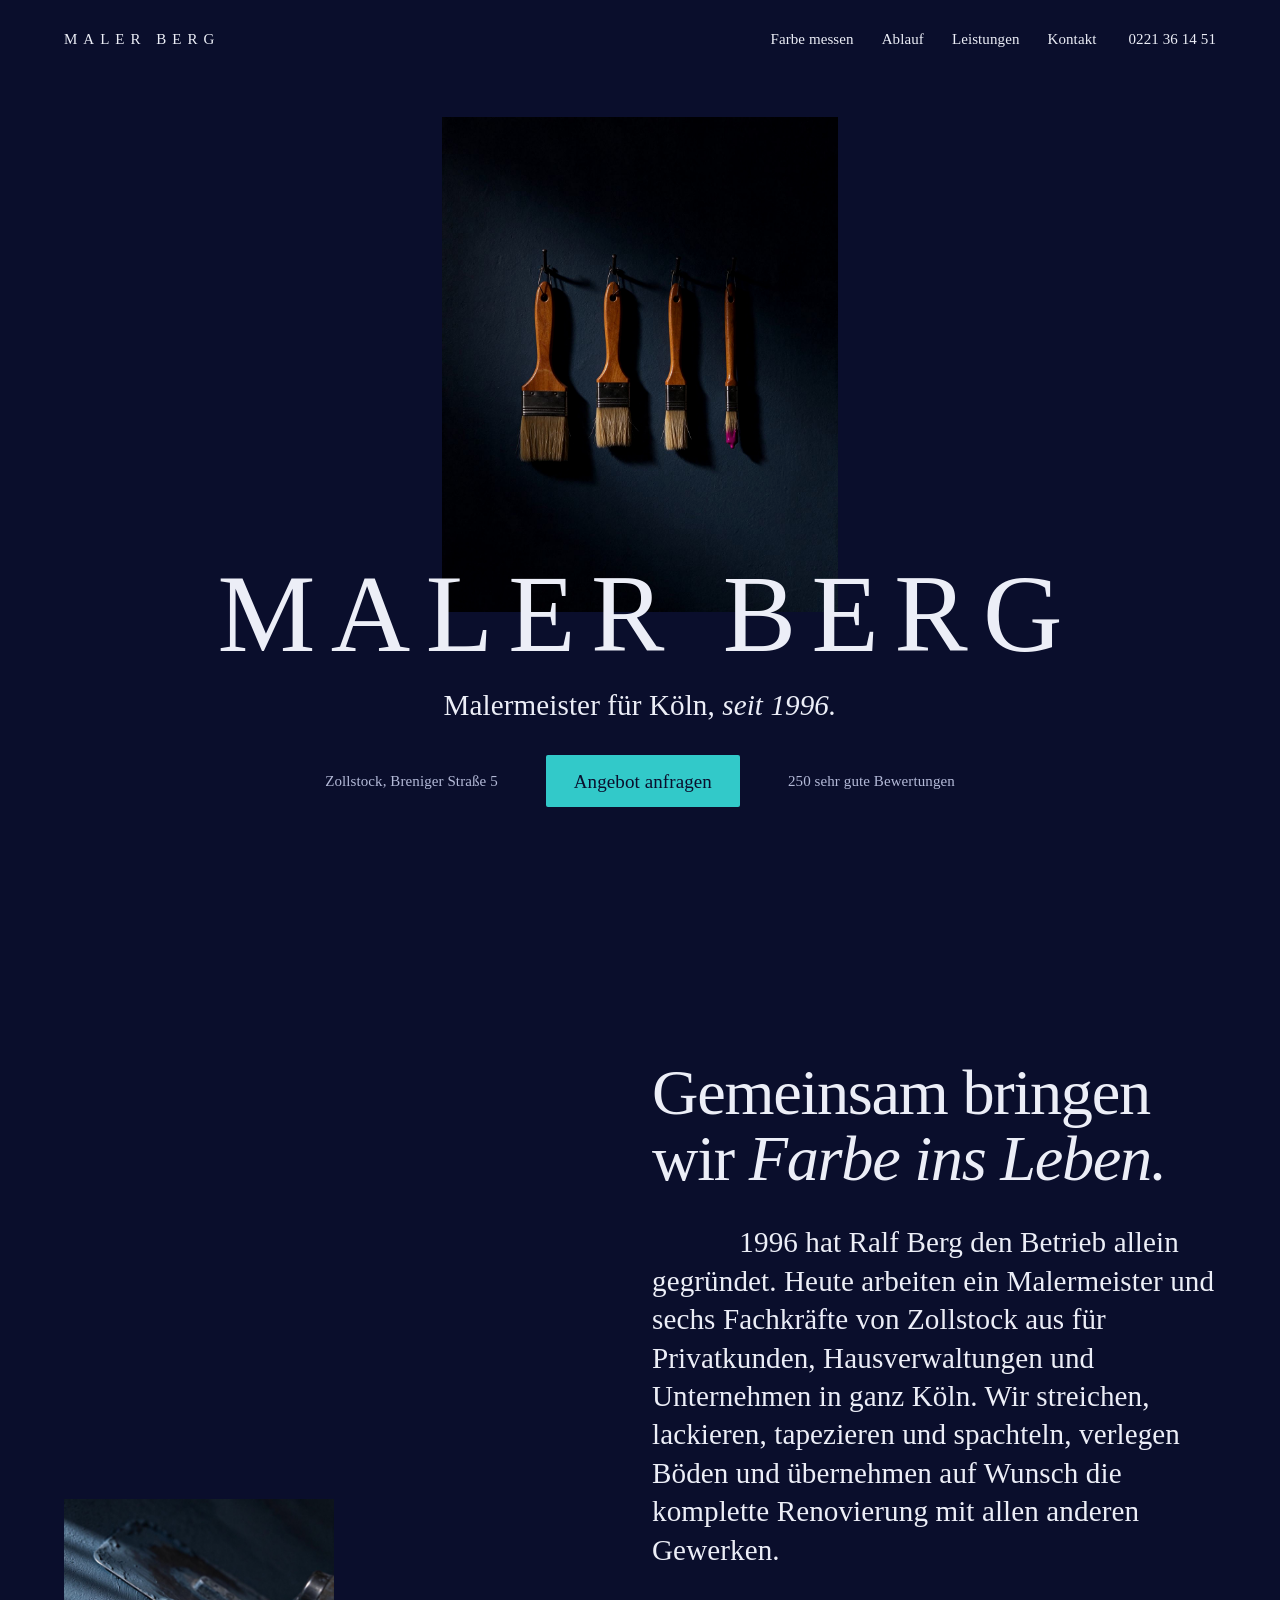
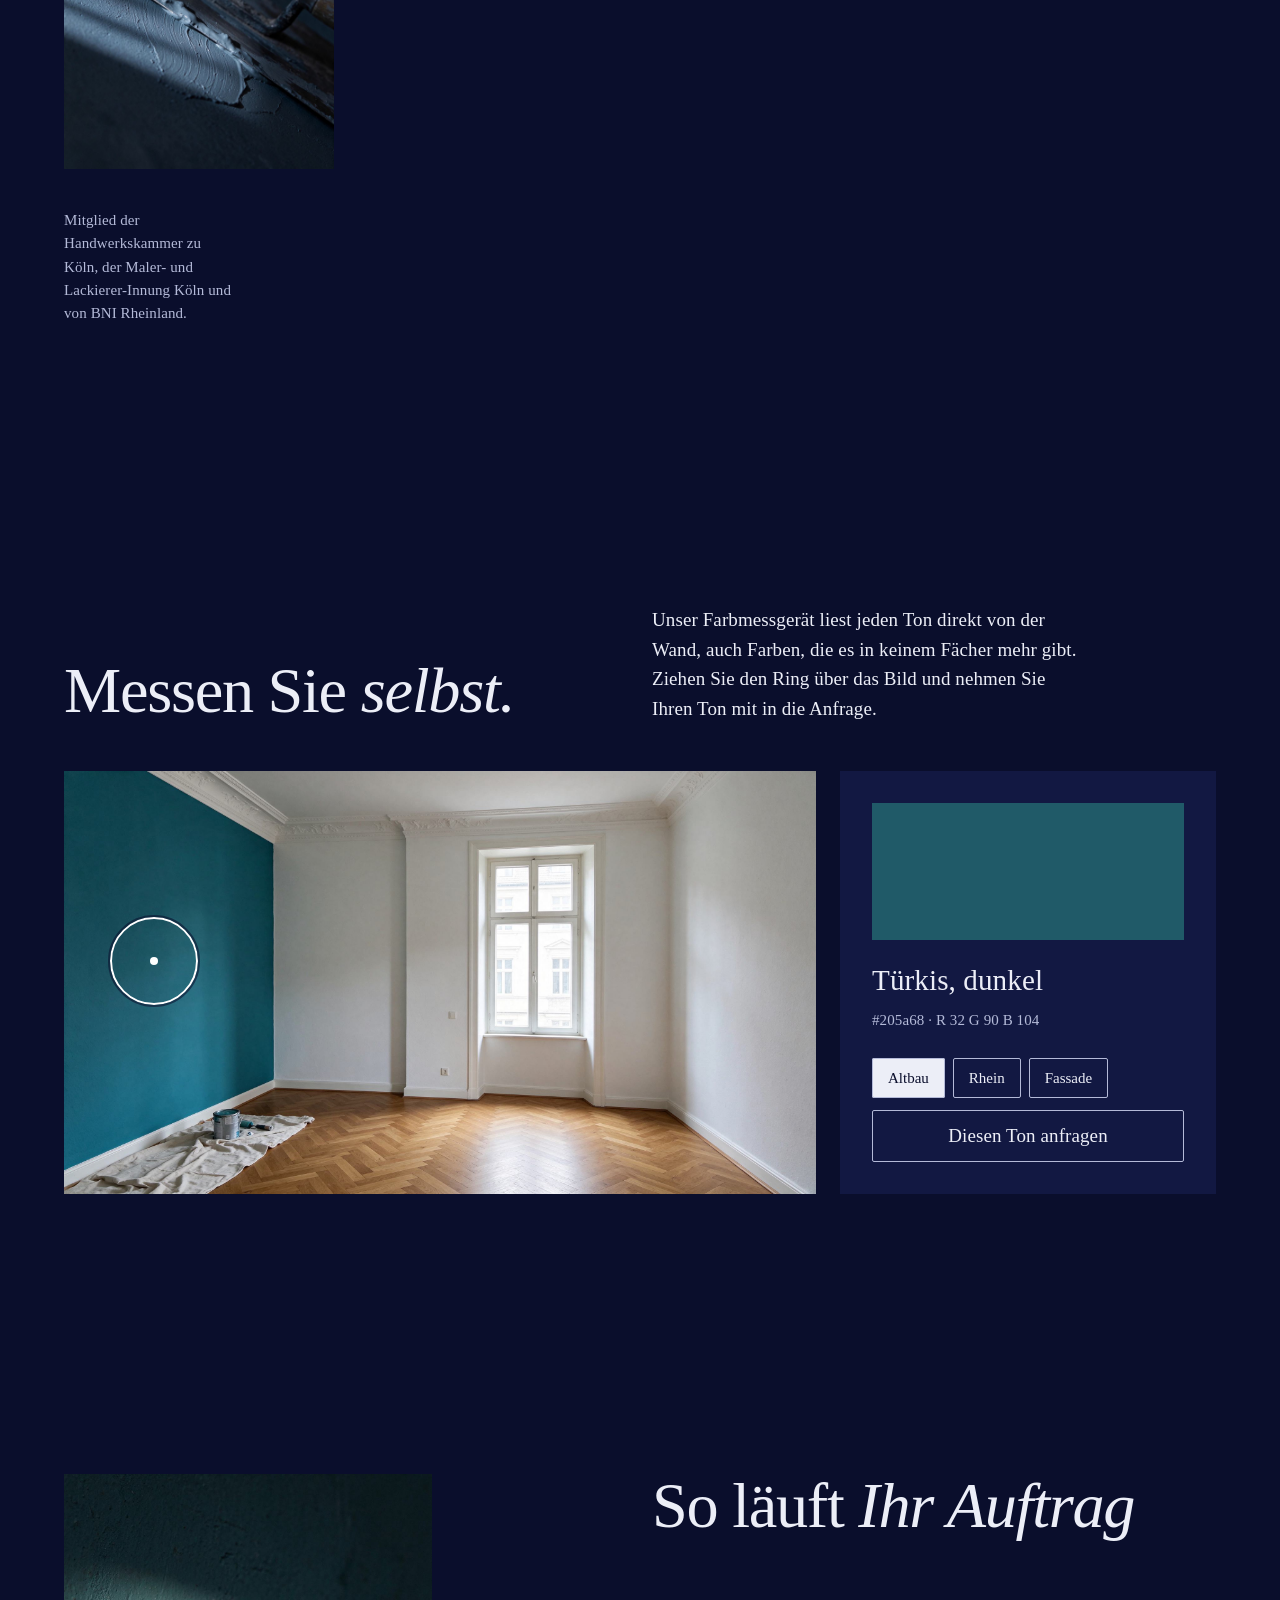
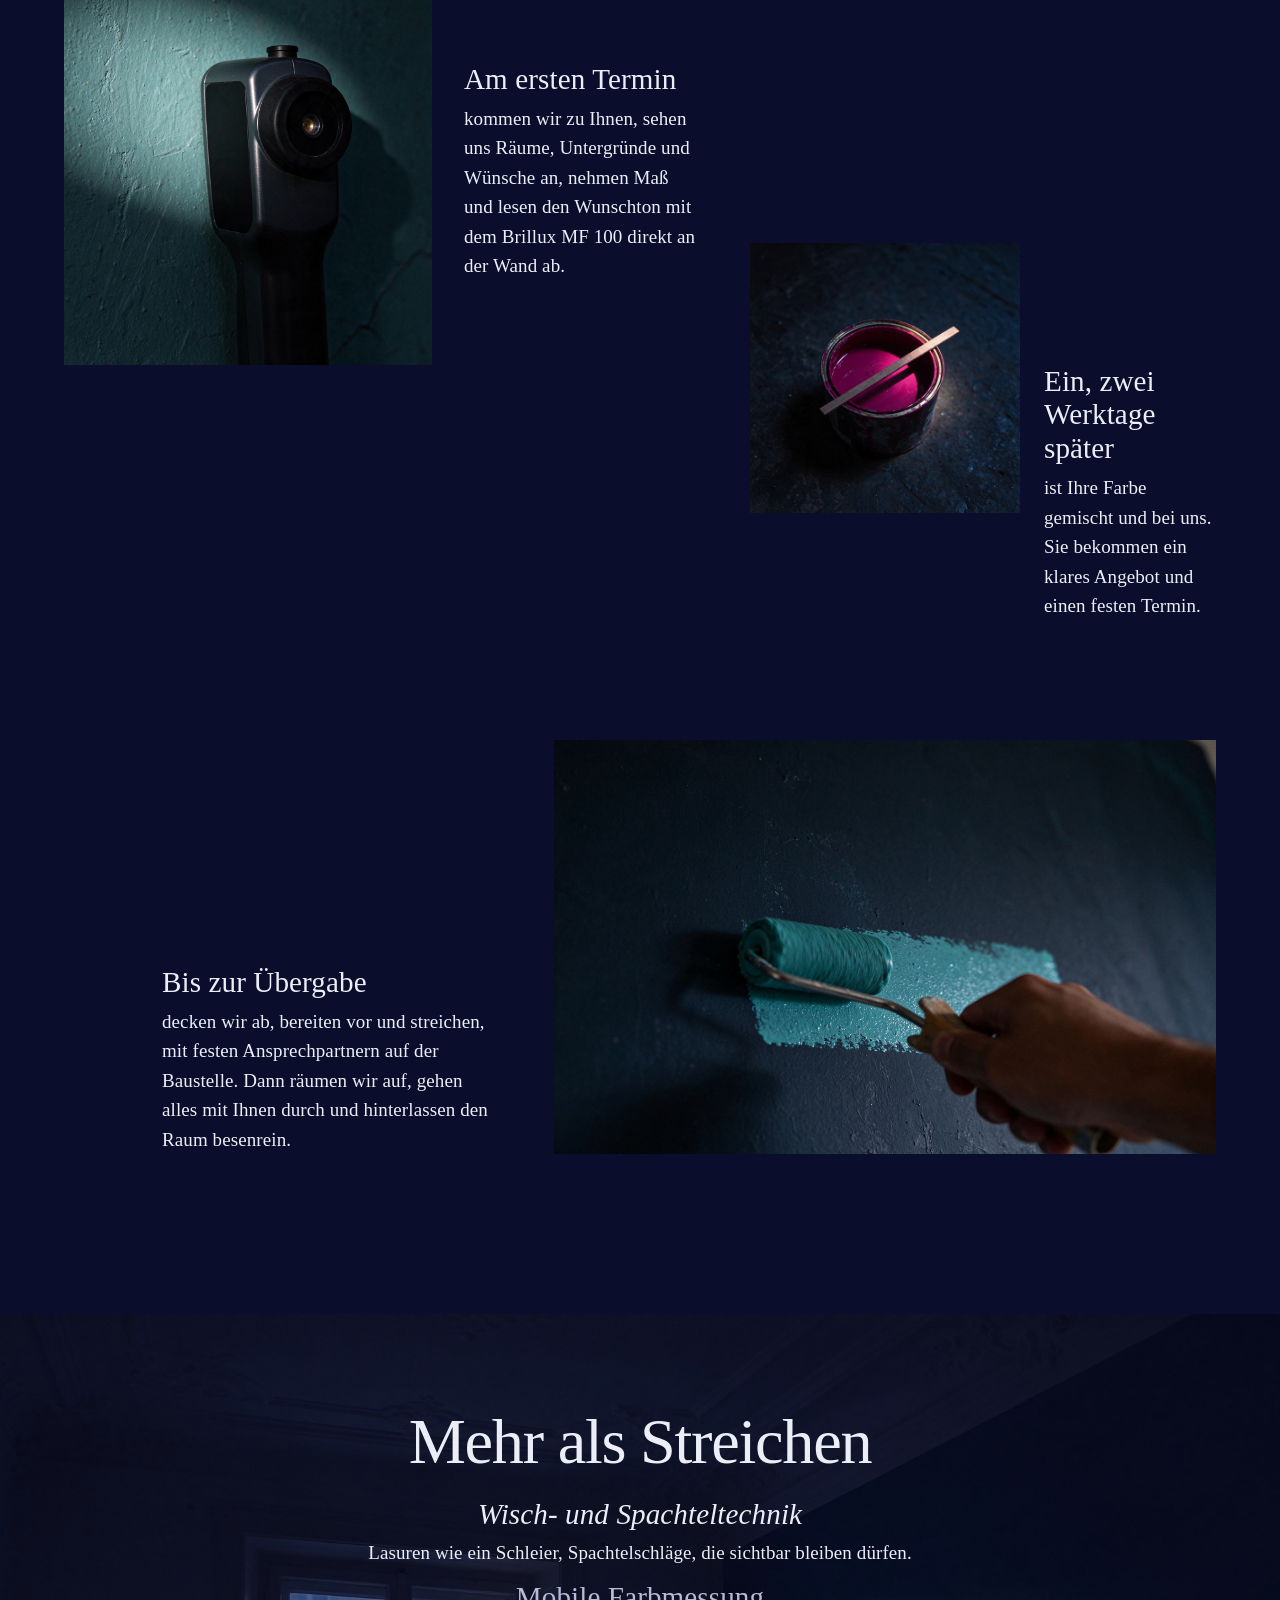
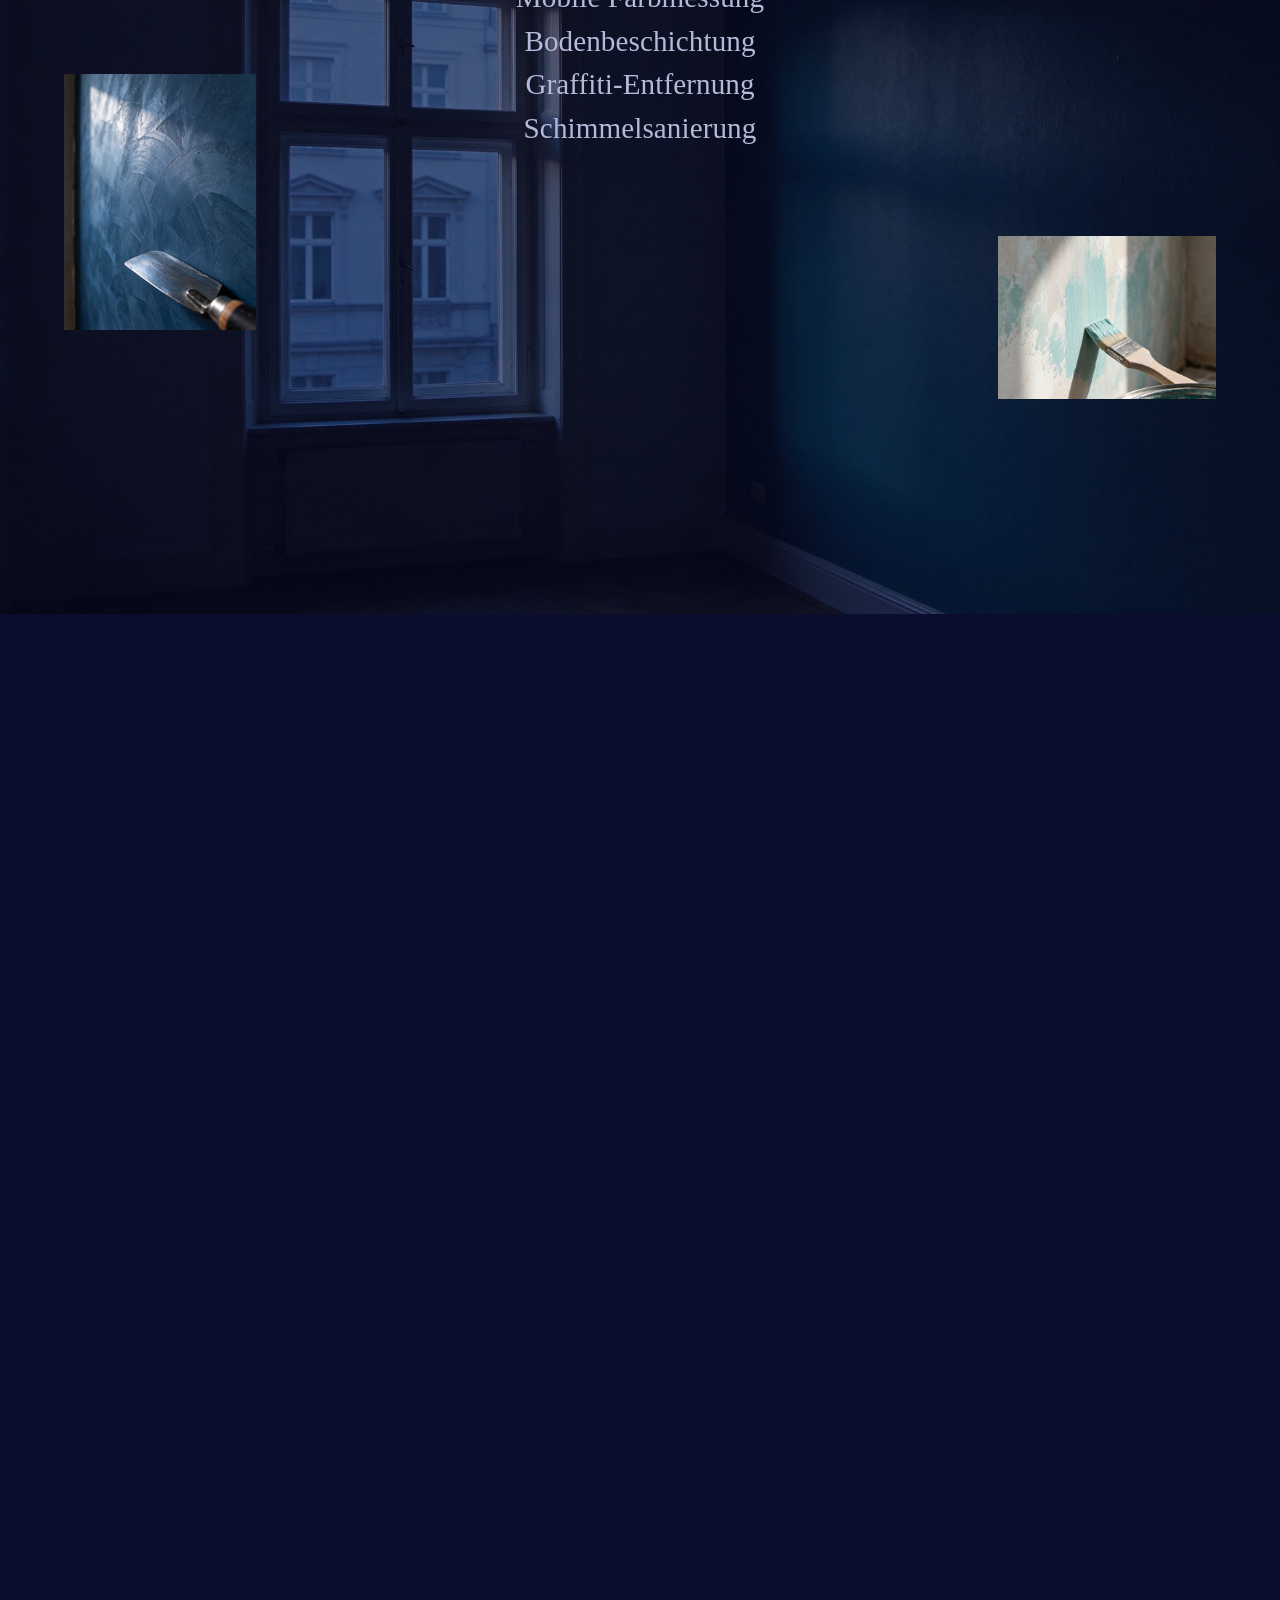
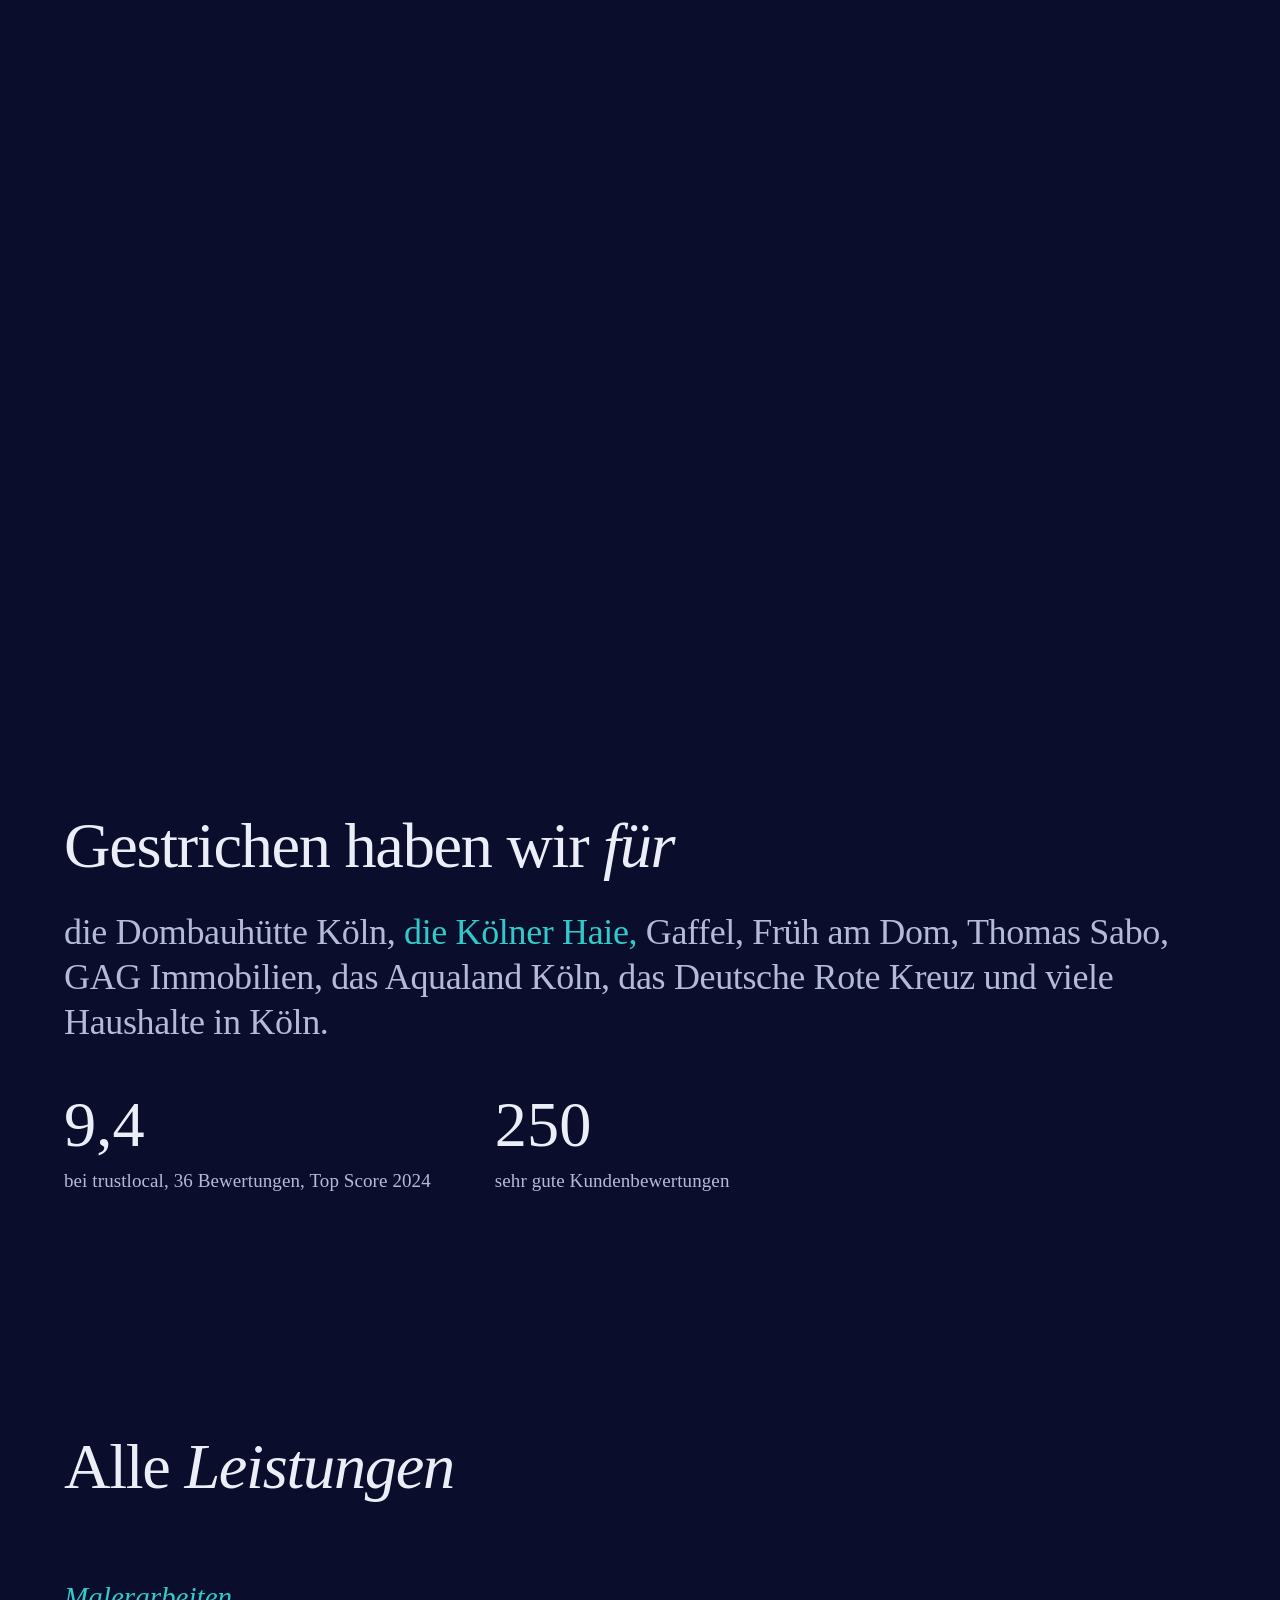
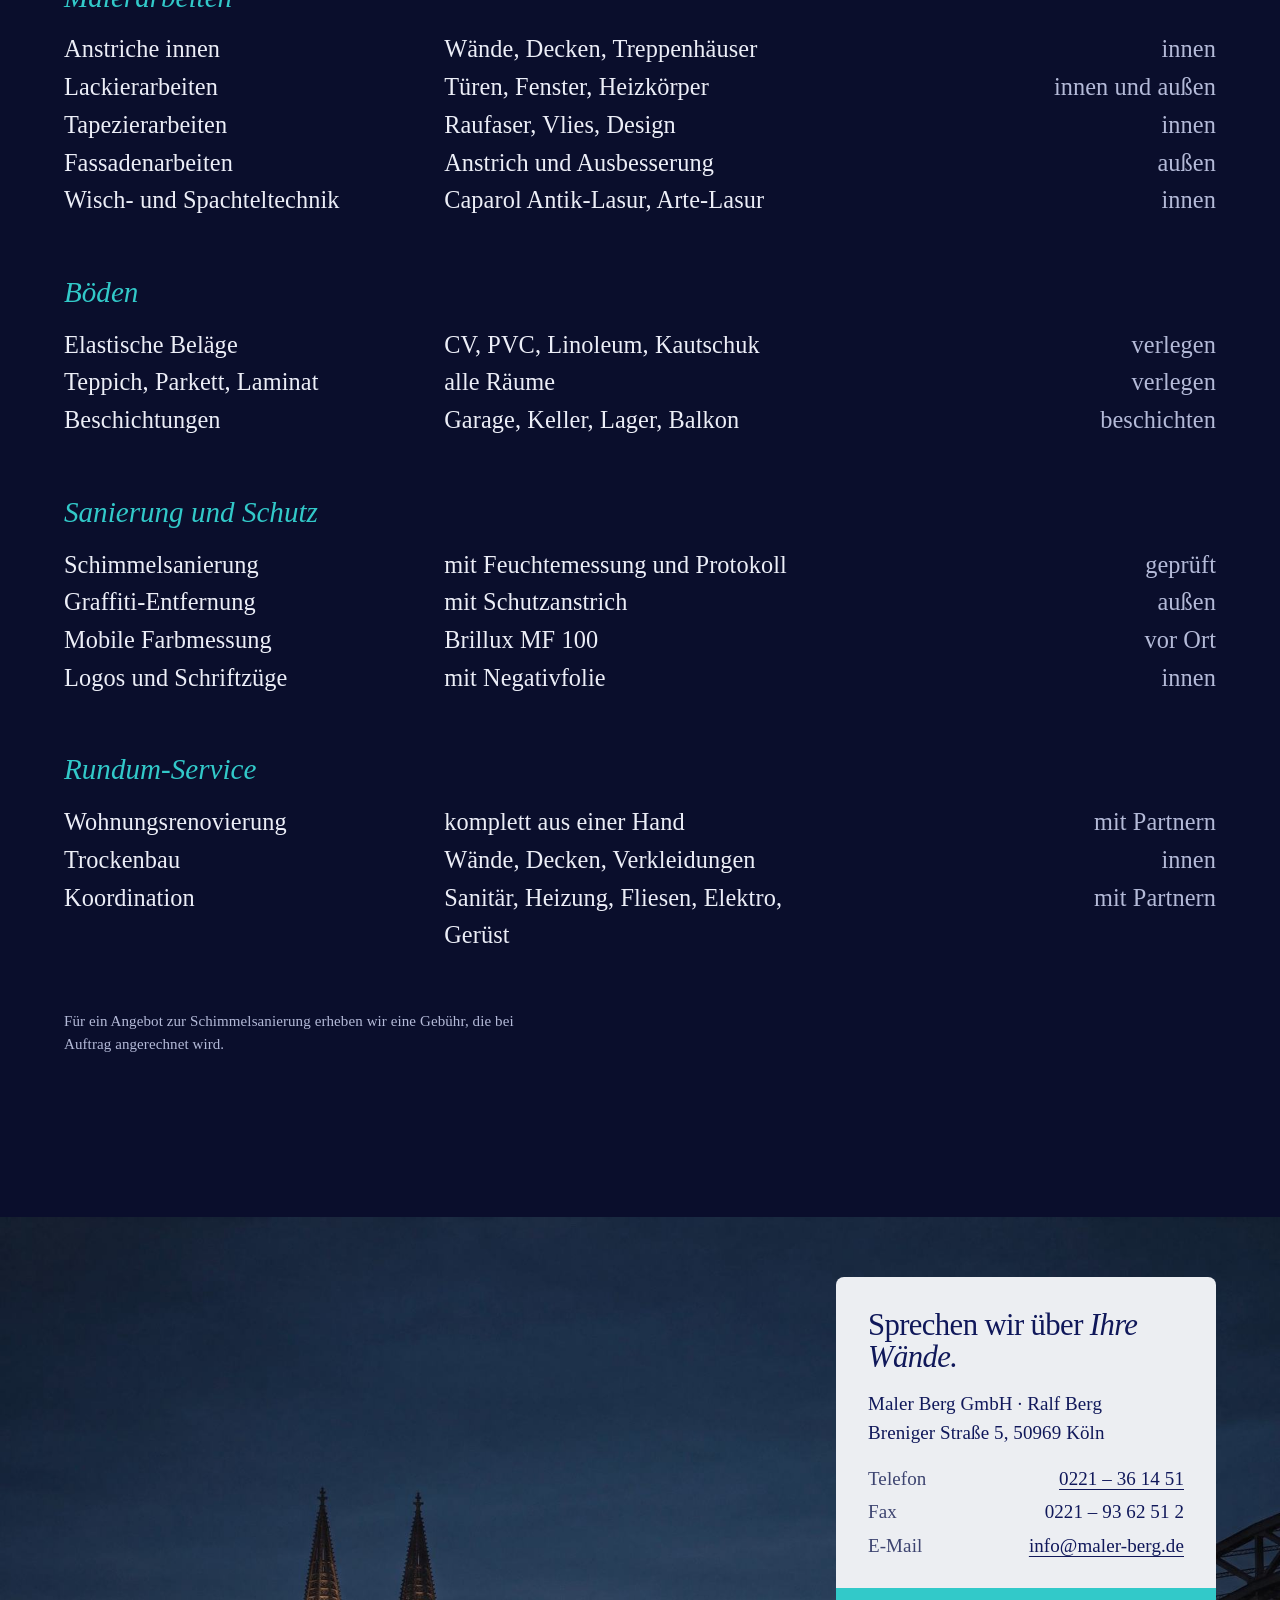
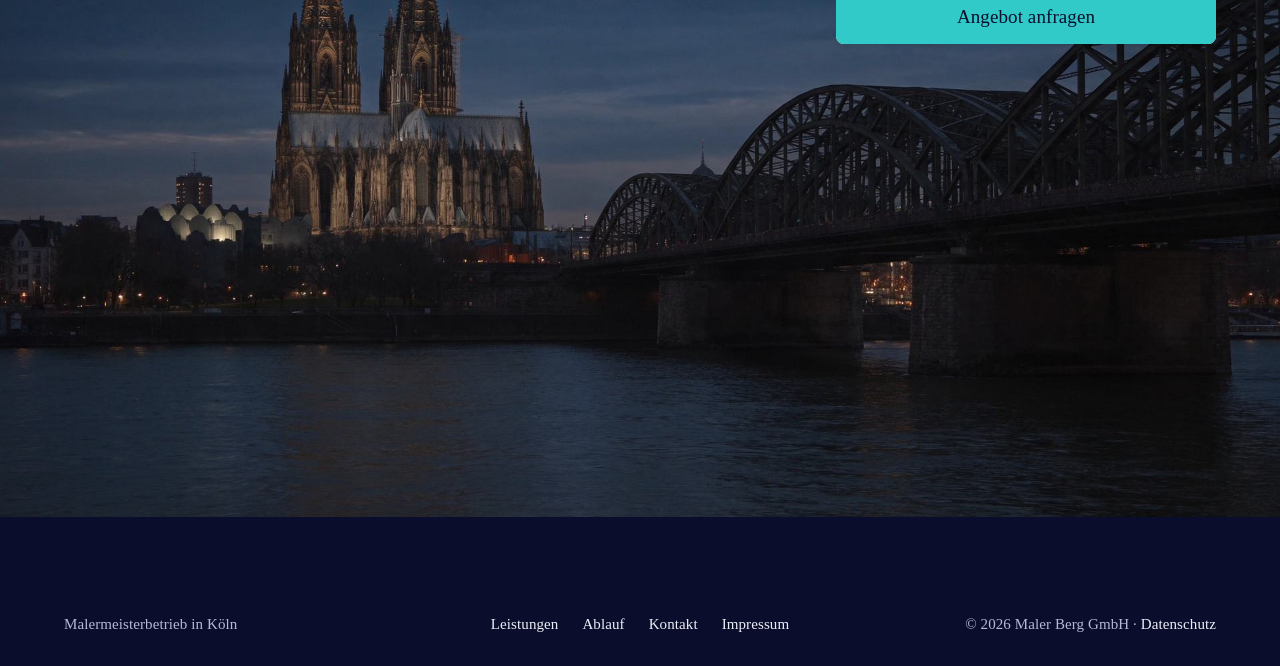
==== commit 14466249: "Entwurf 3 wird die Startseite; Impressum und Datenschutz im dunklen Stil /v3/ leitet auf die Startse" ====
--- a/index.html
+++ b/index.html
@@ -3,190 +3,180 @@
 <head>
 <meta charset="utf-8">
 <meta name="viewport" content="width=device-width, initial-scale=1">
-<title>Maler Berg GmbH – Malermeisterbetrieb für Köln und Umgebung</title>
-<meta name="description" content="Malermeisterbetrieb aus Köln-Zollstock seit 1996: Malerarbeiten, Wisch- und Spachteltechniken, mobile Farbmessung, Schimmelsanierung, Graffiti-Entfernung und Bodenbeläge.">
-<meta name="theme-color" content="#10185a">
-<link rel="preload" href="assets/fonts/jost-latin.woff2" as="font" type="font/woff2" crossorigin>
+<title>Maler Berg – Malermeisterbetrieb in Köln seit 1996</title>
+<meta name="description" content="Maler Berg GmbH: Malerarbeiten, Spachteltechnik, mobile Farbmessung, Böden, Schimmelsanierung und Graffiti-Entfernung in Köln und Umgebung. Seit 1996 aus Zollstock.">
+<link rel="preload" href="assets/fonts/boska-400.woff2" as="font" type="font/woff2" crossorigin>
 <link rel="stylesheet" href="assets/css/site.css">
 <link rel="icon" href="assets/favicon.svg" type="image/svg+xml">
-<script>document.documentElement.classList.add('js');try{var c=localStorage.getItem('mb-chip');if(c){var j=JSON.parse(c);document.documentElement.style.setProperty('--chip',j.c);document.documentElement.style.setProperty('--on-chip',j.o);}}catch(e){}</script>
 </head>
 <body>
-<svg width="0" height="0" style="position:absolute" aria-hidden="true">
-  <symbol id="mark" viewBox="0 0 40 40"><path d="M6 30c6-2 9-9 14-15 4-5 9-9 14-9-2 5-6 9-11 13-5 4-10 9-17 11z" fill="#e5007a"/><rect x="29" y="2" width="9" height="5" rx="1" transform="rotate(-38 33 4)" fill="#32c9c9"/></symbol>
-</svg>
 
 <header class="top" id="top">
-  <a class="top__mark" href="#top" aria-label="Maler Berg – nach oben"><svg aria-hidden="true"><use href="#mark"/></svg></a>
-  <button class="menu" aria-expanded="false" aria-controls="links">Menü</button>
-  <nav class="top__links" id="links" aria-label="Hauptnavigation">
-    <a class="first" href="#leistungen">Leistungen</a>
+  <a class="top__mark" href="#top">Maler Berg</a>
+  <nav class="top__links" aria-label="Hauptnavigation">
+    <a href="#messen">Farbe messen</a>
     <a href="#ablauf">Ablauf</a>
-    <a href="#referenzen">Referenzen</a>
+    <a href="#leistungen">Leistungen</a>
     <a href="#kontakt">Kontakt</a>
-    <a class="tel" href="tel:+49221361451">0221 36 14 51</a>
   </nav>
-  <a class="top__cta" href="#kontakt">Angebot anfragen</a>
+  <a class="top__tel" href="tel:+49221361451">0221 36 14 51</a>
 </header>
 
 <main>
-  <!-- Hero: two-by-two board -->
-  <section class="hero" aria-label="Maler Berg">
-    <div class="t hero__name"><h1 class="caps"><span>Maler</span><span>Berg</span></h1></div>
-    <figure class="t t--photo grey shutter hero__p1"><img src="assets/img/hero-altbau.jpg" width="2400" height="1350" alt="Altbauzimmer in Köln mit hohem Sprossenfenster und Stuckdecke"></figure>
-    <figure class="t t--photo grey shutter hero__p2"><img src="assets/img/werkstatt-wand.jpg" width="2400" height="1350" alt="Leerer Raum in der Renovierung mit Leiter und halb gestrichener Wand"></figure>
-    <div class="hero__br">
-      <div class="t t--dark hero__say"><p>Malermeisterbetrieb für Köln und Umgebung. Seit 1996 aus Zollstock.</p><a href="#leistungen">Was wir machen</a></div>
-      <div class="t t--chip hero__paint">
-        <p>Welche Farbe darf es sein? Streichen Sie diese Seite.</p>
-        <div class="chips" role="group" aria-label="Farbe für die Seite wählen">
-          <button style="--c:#32c9c9" data-c="#32c9c9" data-o="#10185a" aria-pressed="true" aria-label="Berg-Türkis"></button>
-          <button style="--c:#e5007a" data-c="#e5007a" data-o="#ffffff" aria-pressed="false" aria-label="Berg-Magenta"></button>
-          <button style="--c:#2f5d7c" data-c="#2f5d7c" data-o="#ffffff" aria-pressed="false" aria-label="Rheinblau"></button>
-          <button style="--c:#d2a25a" data-c="#d2a25a" data-o="#10185a" aria-pressed="false" aria-label="Südstadt-Ocker"></button>
-          <button style="--c:#7f9a7a" data-c="#7f9a7a" data-o="#10185a" aria-pressed="false" aria-label="Volksgarten-Grün"></button>
-          <button style="--c:#a4493a" data-c="#a4493a" data-o="#ffffff" aria-pressed="false" aria-label="Ziegelrot"></button>
+  <!-- Hero: one lit object on the counter, the name wide beneath it -->
+  <section class="hero" aria-labelledby="hero-h">
+    <figure class="hero__obj"><img src="assets/img/d-pinsel.jpg" width="1200" height="1500" alt="Vier Pinsel an einer dunklen Wand, an einem hängt ein Tropfen Magenta"></figure>
+    <h1 id="hero-h" class="hero__name"><span>Maler Berg</span></h1>
+    <p class="hero__say">Malermeister für Köln, <em>seit 1996.</em></p>
+    <div class="hero__row">
+      <span>Zollstock, Breniger Straße 5</span>
+      <a class="btn" href="#kontakt">Angebot anfragen</a>
+      <span>250 sehr gute Bewertungen</span>
+    </div>
+  </section>
+
+  <!-- Intro: one paragraph in the right half, a photograph hanging to the left -->
+  <section class="intro" aria-labelledby="intro-h">
+    <div class="intro__text">
+      <h2 id="intro-h" class="lead rise">Gemeinsam bringen wir <em>Farbe ins Leben.</em></h2>
+      <p class="rise">1996 hat Ralf Berg den Betrieb allein gegründet. Heute arbeiten ein Malermeister und sechs Fachkräfte von Zollstock aus für Privatkunden, Hausverwaltungen und Unternehmen in ganz Köln. Wir streichen, lackieren, tapezieren und spachteln, verlegen Böden und übernehmen auf Wunsch die komplette Renovierung mit allen anderen Gewerken.</p>
+    </div>
+    <figure class="intro__photo rise"><img src="assets/img/d-spachtel.jpg" width="1200" height="1500" loading="lazy" alt="Kelle glättet dunkelblauen Kalkputz mit seidigem Glanz"></figure>
+    <p class="intro__note rise">Mitglied der Handwerkskammer zu Köln, der Maler- und Lackierer-Innung Köln und von BNI Rheinland.</p>
+  </section>
+
+  <!-- The live thing: read a colour off a photograph, as our Brillux MF 100 does off a wall -->
+  <section class="meter" id="messen" aria-labelledby="meter-h">
+    <div class="meter__head">
+      <h2 id="meter-h" class="rise">Messen Sie <em>selbst.</em></h2>
+      <p class="rise">Unser Farbmessgerät liest jeden Ton direkt von der Wand, auch Farben, die es in keinem Fächer mehr gibt. Ziehen Sie den Ring über das Bild und nehmen Sie Ihren Ton mit in die Anfrage.</p>
+    </div>
+    <div class="meter__stage">
+      <div class="meter__pic" id="pic">
+        <img id="pic-img" src="assets/img/hero-altbau.jpg" width="2400" height="1350" loading="lazy" alt="Altbauzimmer mit türkiser Wand und Stuckdecke">
+        <button class="ring" id="ring" aria-label="Messring. Mit den Pfeiltasten bewegen." style="left:12%;top:45%"></button>
+      </div>
+      <div class="meter__read" aria-live="polite">
+        <span class="swatch" id="sw"></span>
+        <p class="meter__name" id="tone-name">Türkis, mittel</p>
+        <p class="meter__hex"><span id="tone-hex">#2f8f95</span> · <span id="tone-rgb">R 47 G 143 B 149</span></p>
+        <div class="meter__pics" role="group" aria-label="Bild wählen">
+          <button aria-pressed="true" data-src="assets/img/hero-altbau.jpg" data-alt="Altbauzimmer mit türkiser Wand und Stuckdecke">Altbau</button>
+          <button aria-pressed="false" data-src="assets/img/koeln-rhein.jpg" data-alt="Rheinufer mit Dom im Abendlicht">Rhein</button>
+          <button aria-pressed="false" data-src="assets/img/fassade.jpg" data-alt="Altbaufassade in der Kölner Südstadt">Fassade</button>
         </div>
-        <small id="chip-name" aria-live="polite">Berg-Türkis</small>
+        <a class="btn btn--line" id="tone-ask" href="mailto:info@maler-berg.de?subject=Angebotsanfrage">Diesen Ton anfragen</a>
       </div>
     </div>
   </section>
 
-  <!-- Intro: statement tiles -->
-  <section class="board intro" aria-labelledby="intro-h">
-    <div class="t intro__a"><h2 id="intro-h" class="caps up">Farbe ins<br>Leben</h2></div>
-    <div class="t t--deep intro__b"><p class="caps up" style="--d:1">1996</p></div>
-    <figure class="t t--photo intro__c"><img src="assets/img/pinsel.jpg" width="1200" height="1600" decoding="async" alt="Pinsel mit magentafarbener Farbe auf türkisem Untergrund"></figure>
-    <div class="intro__text">
-      <p class="intro__note up">Mitglied der Handwerkskammer zu Köln und der Maler- und Lackierer-Innung Köln.</p>
-      <div>
-        <p class="up">1996 hat Ralf Berg den Betrieb allein gegründet. Heute arbeiten ein Malermeister und sechs Fachkräfte von der Breniger Straße in Zollstock aus für Privatkunden, Hausverwaltungen und Unternehmen in ganz Köln.</p>
-        <p class="up" style="--d:1">Wir streichen, lackieren, tapezieren und spachteln, verlegen Böden und kümmern uns auf Wunsch um die komplette Renovierung, inklusive aller anderen Gewerke. Zuverlässig, sauber und gewissenhaft – dafür stehen 250 sehr gute Kundenbewertungen.</p>
-        <p class="up quote" style="--d:2">„Gemeinsam bringen wir Farbe ins Leben.“</p>
+  <!-- How it works: photographs down a diagonal -->
+  <section class="how" id="ablauf" aria-labelledby="how-h">
+    <h2 id="how-h" class="how__h rise">So läuft <em>Ihr Auftrag</em></h2>
+    <figure class="how__p how__p1 rise"><img src="assets/img/d-messen.jpg" width="1200" height="1500" loading="lazy" alt="Farbmessgerät an einer türkisen Putzwand im Lichtkegel"></figure>
+    <p class="how__t how__t1 rise"><b>Am ersten Termin</b> kommen wir zu Ihnen, sehen uns Räume, Untergründe und Wünsche an, nehmen Maß und lesen den Wunschton mit dem Brillux MF 100 direkt an der Wand ab.</p>
+    <figure class="how__p how__p2 rise"><img src="assets/img/d-eimer.jpg" width="1200" height="1200" loading="lazy" alt="Offene Dose mit magentafarbener Farbe, von oben"></figure>
+    <p class="how__t how__t2 rise"><b>Ein, zwei Werktage später</b> ist Ihre Farbe gemischt und bei uns. Sie bekommen ein klares Angebot und einen festen Termin.</p>
+    <figure class="how__p how__p3 rise"><img src="assets/img/d-rolle.jpg" width="2400" height="1600" loading="lazy" alt="Malerrolle legt eine türkise Bahn auf eine dunkelblaue Wand"></figure>
+    <p class="how__t how__t3 rise"><b>Bis zur Übergabe</b> decken wir ab, bereiten vor und streichen, mit festen Ansprechpartnern auf der Baustelle. Dann räumen wir auf, gehen alles mit Ihnen durch und hinterlassen den Raum besenrein.</p>
+  </section>
+
+  <!-- Features: one room, stepping statements -->
+  <section class="room" aria-labelledby="room-h">
+    <div class="room__stage">
+      <div class="room__bg" aria-hidden="true">
+        <img class="on" src="assets/img/d-altbau.jpg" width="2400" height="1350" alt="">
+        <img src="assets/img/d-boden.jpg" width="2400" height="1600" alt="" loading="lazy">
+        <img src="assets/img/d-koeln.jpg" width="2400" height="1350" alt="" loading="lazy">
+      </div>
+      <div class="room__list">
+        <h2 id="room-h" class="is-on">Mehr als Streichen</h2>
+        <ol>
+          <li data-bg="0"><b>Wisch- und Spachteltechnik</b><span>Lasuren wie ein Schleier, Spachtelschläge, die sichtbar bleiben dürfen.</span></li>
+          <li data-bg="0"><b>Mobile Farbmessung</b><span>Jeder Ton wird an der Wand eingelesen und in 1–2 Werktagen gemischt geliefert.</span></li>
+          <li data-bg="1"><b>Bodenbeschichtung</b><span>Garage, Keller, Lager und Balkon, dazu alle elastischen Beläge.</span></li>
+          <li data-bg="2"><b>Graffiti-Entfernung</b><span>Schonend mit Reinigern oder Strahlgut, auf Wunsch mit Schutzanstrich.</span></li>
+          <li data-bg="2"><b>Schimmelsanierung</b><span>Geprüfte Sachkunde: Landesinnungsverband Nordrhein 2007, TÜV Rheinland 2013.</span></li>
+        </ol>
+      </div>
+      <div class="room__pair" aria-hidden="true">
+        <img data-i="0" class="l" src="assets/img/spachtel.jpg" alt="" loading="lazy"><img data-i="0" class="r" src="assets/img/lasur.jpg" alt="" loading="lazy">
+        <img data-i="1" class="l" src="assets/img/messen.jpg" alt="" loading="lazy"><img data-i="1" class="r" src="assets/img/mischen.jpg" alt="" loading="lazy">
+        <img data-i="2" class="l" src="assets/img/boden.jpg" alt="" loading="lazy"><img data-i="2" class="r" src="assets/img/lack.jpg" alt="" loading="lazy">
+        <img data-i="3" class="l" src="assets/img/graffiti.jpg" alt="" loading="lazy"><img data-i="3" class="r" src="assets/img/logo-wand.jpg" alt="" loading="lazy">
+        <img data-i="4" class="l" src="assets/img/schimmel.jpg" alt="" loading="lazy"><img data-i="4" class="r" src="assets/img/koeln-sued.jpg" alt="" loading="lazy">
       </div>
     </div>
   </section>
 
-  <!-- Features: statement cell, dark rows -->
-  <section class="feat" id="leistungen" aria-labelledby="feat-h">
-    <div class="feat__cell">
-      <h2 id="feat-h" class="caps up"><span>Mehr als</span><span>Streichen</span></h2>
-      <div class="feat__foot">
-        <p class="up" style="--d:1">Neben allen klassischen Malerarbeiten bieten wir Leistungen, die nicht jeder Betrieb kann.</p>
-        <a class="btn up" style="--d:2" href="#kontakt">Beratung anfragen</a>
-      </div>
-    </div>
-    <div class="feat__rows">
-      <article class="feat__row"><h3>Wisch- und Spachtel&shy;technik</h3><p>Lasuren wie ein Schleier, Spachtelschläge, die sichtbar bleiben dürfen.</p><ul><li>Caparol Antik-Lasur</li><li>Arte-Lasur</li><li>Spachtelmassen</li></ul></article>
-      <article class="feat__row"><h3>Mobile Farbmessung</h3><p>Jeder Farbton wird an der Wand eingelesen, zu 98 % genau, und in 1–2 Werktagen gemischt geliefert.</p><ul><li>Brillux MF 100</li><li>Wände und Fassaden</li><li>Ausbesserungen</li></ul></article>
-      <article class="feat__row"><h3>Graffiti-Entfernung</h3><p>Schonend mit Reinigern oder Strahlgut, ohne die Bausubstanz anzugreifen.</p><ul><li>Reinigung</li><li>Überarbeitung</li><li>Schutzanstrich</li></ul></article>
-      <article class="feat__row"><h3>Schimmel&shy;sanierung</h3><p>Geprüfte Sachkunde: Landesinnungsverband Nordrhein 2007 und TÜV Rheinland 2013.</p><ul><li>Feuchtemessung</li><li>Protokoll</li><li>Sanierung</li></ul></article>
-      <article class="feat__row"><h3>Logos und Schriftzüge</h3><p>Firmenlogos und Motive an der Wand, mit Negativfolie schnell und preiswert – zum Beispiel für die Kölner Haie.</p><ul><li>Büros</li><li>Gastronomie</li><li>Vereine</li></ul></article>
-    </div>
+  <!-- Proof: the names as one sentence -->
+  <section class="proof" id="referenzen" aria-labelledby="proof-h">
+    <h2 id="proof-h" class="proof__h rise">Gestrichen haben wir <em>für</em></h2>
+    <p class="proof__s rise"><span class="n">die Dombauhütte Köln,</span> <span class="n">die Kölner Haie,</span> <span class="n">Gaffel,</span> <span class="n">Früh am Dom,</span> <span class="n">Thomas Sabo,</span> <span class="n">GAG Immobilien,</span> <span class="n">das Aqualand Köln,</span> <span class="n">das Deutsche Rote Kreuz</span> <span class="n">und viele Haushalte in Köln.</span></p>
+    <p class="proof__figs rise"><span><b>9,4</b> bei trustlocal, 36 Bewertungen, Top Score 2024</span><span><b>250</b> sehr gute Kundenbewertungen</span></p>
   </section>
 
-  <!-- How it works: accordion of tinted panels -->
-  <section class="how" id="ablauf" aria-labelledby="how-h">
-    <div class="how__intro">
-      <h2 id="how-h" class="up">So läuft Ihr Auftrag</h2>
-      <p class="up" style="--d:1">Vom ersten Anruf bis zur sauberen Übergabe haben Sie einen Ansprechpartner. Tippen Sie auf einen Schritt.</p>
+  <!-- List: every service at one size -->
+  <section class="list" id="leistungen" aria-labelledby="list-h">
+    <h2 id="list-h" class="rise">Alle <em>Leistungen</em></h2>
+    <div class="list__group">
+      <h3>Malerarbeiten</h3>
+      <dl>
+        <div><dt>Anstriche innen</dt><dd>Wände, Decken, Treppenhäuser</dd><dd>innen</dd></div>
+        <div><dt>Lackierarbeiten</dt><dd>Türen, Fenster, Heizkörper</dd><dd>innen und außen</dd></div>
+        <div><dt>Tapezierarbeiten</dt><dd>Raufaser, Vlies, Design</dd><dd>innen</dd></div>
+        <div><dt>Fassadenarbeiten</dt><dd>Anstrich und Ausbesserung</dd><dd>außen</dd></div>
+        <div><dt>Wisch- und Spachteltechnik</dt><dd>Caparol Antik-Lasur, Arte-Lasur</dd><dd>innen</dd></div>
+      </dl>
     </div>
-    <div class="acc" role="list">
-      <div class="stage is-open" role="listitem" style="--s:#0b3f45"><button class="stage__name" aria-expanded="true">Besichtigen</button><div class="stage__body"><div class="stage__text"><h3>Besichtigen</h3><p>Wir kommen zu Ihnen, schauen uns Räume, Untergründe und Wünsche an und nehmen Maß.</p></div><img src="assets/img/werkstatt-wand.jpg" width="2400" height="1350" decoding="async" alt="Raum in der Renovierung mit Leiter und Abdeckvlies"></div></div>
-      <div class="stage" role="listitem" style="--s:#105d63"><button class="stage__name" aria-expanded="false">Messen</button><div class="stage__body"><div class="stage__text"><h3>Messen</h3><p>Den Wunschton lesen wir mit dem Brillux MF 100 direkt an der Wand ein, auch Farben, die es in keinem Fächer mehr gibt.</p></div><img src="assets/img/messen.jpg" width="2400" height="1350" decoding="async" alt="Farbmessgerät an einer blauen Putzwand"></div></div>
-      <div class="stage" role="listitem" style="--s:#127278"><button class="stage__name" aria-expanded="false">Mischen</button><div class="stage__body"><div class="stage__text"><h3>Mischen</h3><p>Brillux mischt Ihre Farbe individuell und liefert sie in 1–2 Werktagen zu uns.</p></div><img src="assets/img/mischen.jpg" width="2400" height="1350" decoding="async" alt="Türkise Farbe wird im Eimer verrührt"></div></div>
-      <div class="stage" role="listitem" style="--s:#32c9c9;--sc:#10185a"><button class="stage__name" aria-expanded="false">Malen</button><div class="stage__body"><div class="stage__text"><h3>Malen</h3><p>Wir decken ab, bereiten vor und streichen. Sauber, pünktlich und mit festen Ansprechpartnern auf der Baustelle.</p></div><img src="assets/img/malen.jpg" width="2400" height="1350" decoding="async" alt="Malerrolle trägt türkise Farbe auf"></div></div>
-      <div class="stage" role="listitem" style="--s:#9fe6e6;--sc:#10185a"><button class="stage__name" aria-expanded="false">Übergeben</button><div class="stage__body"><div class="stage__text"><h3>Übergeben</h3><p>Wir räumen auf, gehen alles mit Ihnen durch und hinterlassen den Raum besenrein.</p></div><img src="assets/img/hero-altbau.jpg" width="2400" height="1350" decoding="async" alt="Fertig gestrichenes Altbauzimmer"></div></div>
+    <div class="list__group">
+      <h3>Böden</h3>
+      <dl>
+        <div><dt>Elastische Beläge</dt><dd>CV, PVC, Linoleum, Kautschuk</dd><dd>verlegen</dd></div>
+        <div><dt>Teppich, Parkett, Laminat</dt><dd>alle Räume</dd><dd>verlegen</dd></div>
+        <div><dt>Beschichtungen</dt><dd>Garage, Keller, Lager, Balkon</dd><dd>beschichten</dd></div>
+      </dl>
     </div>
+    <div class="list__group">
+      <h3>Sanierung und Schutz</h3>
+      <dl>
+        <div><dt>Schimmelsanierung</dt><dd>mit Feuchtemessung und Protokoll</dd><dd>geprüft</dd></div>
+        <div><dt>Graffiti-Entfernung</dt><dd>mit Schutzanstrich</dd><dd>außen</dd></div>
+        <div><dt>Mobile Farbmessung</dt><dd>Brillux MF 100</dd><dd>vor Ort</dd></div>
+        <div><dt>Logos und Schriftzüge</dt><dd>mit Negativfolie</dd><dd>innen</dd></div>
+      </dl>
+    </div>
+    <div class="list__group">
+      <h3>Rundum-Service</h3>
+      <dl>
+        <div><dt>Wohnungsrenovierung</dt><dd>komplett aus einer Hand</dd><dd>mit Partnern</dd></div>
+        <div><dt>Trockenbau</dt><dd>Wände, Decken, Verkleidungen</dd><dd>innen</dd></div>
+        <div><dt>Koordination</dt><dd>Sanitär, Heizung, Fliesen, Elektro, Gerüst</dd><dd>mit Partnern</dd></div>
+      </dl>
+    </div>
+    <p class="list__note">Für ein Angebot zur Schimmelsanierung erheben wir eine Gebühr, die bei Auftrag angerechnet wird.</p>
   </section>
 
-  <!-- Showcase: one image across tiles -->
-  <section class="cut" aria-label="Unser Einsatzgebiet">
-      <div class="t t--dark head"><h2>Köln und Umgebung</h2></div>
-      <div class="piece" aria-hidden="true"><i style="--x:20%;--y:0.0%"></i></div>
-      <div class="piece" aria-hidden="true"><i style="--x:40%;--y:0.0%"></i></div>
-      <div class="piece" aria-hidden="true"><i style="--x:60%;--y:0.0%"></i></div>
-      <div class="piece" aria-hidden="true"><i style="--x:80%;--y:0.0%"></i></div>
-      <a class="t t--chip" href="#kontakt" style="text-decoration:none"><span class="fact"><b>Termin vor Ort</b>Wir kommen zur Besichtigung zu Ihnen.</span></a>
-      <div class="piece" aria-hidden="true"><i style="--x:0%;--y:33.33%"></i></div>
-      <div class="piece" aria-hidden="true"><i style="--x:20%;--y:33.33%"></i></div>
-      <div class="piece" aria-hidden="true"><i style="--x:40%;--y:33.33%"></i></div>
-      <div class="t t--pale"><p class="fact"><b>Zollstock</b>Breniger Straße 5, unser Sitz seit 1996.</p></div>
-      <div class="piece" aria-hidden="true"><i style="--x:80%;--y:33.33%"></i></div>
-      <div class="piece" aria-hidden="true"><i style="--x:100%;--y:33.33%"></i></div>
-      <div class="piece" aria-hidden="true"><i style="--x:0%;--y:66.67%"></i></div>
-      <div class="t t--pale"><p class="fact"><b>Kölner Süden</b>Sülz, Raderthal, Lindenthal, Klettenberg, Bayenthal</p></div>
-      <div class="piece" aria-hidden="true"><i style="--x:40%;--y:66.67%"></i></div>
-      <div class="piece" aria-hidden="true"><i style="--x:60%;--y:66.67%"></i></div>
-      <div class="piece" aria-hidden="true"><i style="--x:80%;--y:66.67%"></i></div>
-      <div class="piece" aria-hidden="true"><i style="--x:100%;--y:66.67%"></i></div>
-      <div class="piece" aria-hidden="true"><i style="--x:0%;--y:100.0%"></i></div>
-      <div class="piece" aria-hidden="true"><i style="--x:20%;--y:100.0%"></i></div>
-      <div class="piece" aria-hidden="true"><i style="--x:40%;--y:100.0%"></i></div>
-      <div class="piece" aria-hidden="true"><i style="--x:60%;--y:100.0%"></i></div>
-      <div class="t t--pale hide-s"><p class="fact"><b>Und weiter</b>Köln/Bonn, Rhein-Erft-Kreis, Bergisches Land</p></div>
-      <div class="piece" aria-hidden="true"><i style="--x:100%;--y:100.0%"></i></div>
-  </section>
-
-  <!-- Proof: names on tiles -->
-  <section class="proof" id="referenzen" aria-labelledby="ref-h">
-    <div class="t t--chip proof__head"><h2 id="ref-h">Für sie haben wir gestrichen</h2><p>Eine Auswahl unserer Kunden, dazu viele Privathaushalte in Köln.</p></div>
-    <div class="t t--dark num"><b>9,4</b><span>bei trustlocal, 36 Bewertungen, Top Score 2024</span></div>
-    <div class="t t--dark num"><b>250</b><span>sehr gute Kundenbewertungen</span></div>
-    <div class="t t--deep"><p class="name">Dombauhütte Köln</p></div>
-    <div class="t t--deep"><p class="name">Kölner Haie</p></div>
-    <div class="t t--deep"><p class="name">Gaffel</p></div>
-    <div class="t t--deep"><p class="name">Früh am Dom</p></div>
-    <div class="t t--deep"><p class="name">Thomas Sabo</p></div>
-    <div class="t t--deep"><p class="name">GAG Immobilien</p></div>
-    <div class="t t--deep more"><p class="name">Aqualand Köln</p></div>
-    <div class="t t--deep more"><p class="name">Deutsches Rotes Kreuz</p></div>
-  </section>
-
-  <!-- List: services as cards that fold into spines -->
-  <section class="deck" aria-labelledby="deck-h">
-    <div class="deck__stage">
-      <h2 id="deck-h" class="up">Alle Leistungen</h2>
-      <div class="deck__band">
-        <article class="card" style="--ct:#10185a"><div class="card__in"><h3>Malerarbeiten</h3><ul><li>Anstriche innen <span>– Wände, Decken, Treppenhäuser</span></li><li>Lackierarbeiten <span>– Türen, Fenster, Heizkörper</span></li><li>Tapezierarbeiten <span>– Raufaser, Vlies, Design</span></li><li>Fassadenarbeiten <span>– Anstrich und Ausbesserung</span></li></ul><p class="card__foot"><span>innen und außen</span><a href="#kontakt">Anfragen</a></p></div></article>
-        <article class="card" style="--ct:#1d2a85"><div class="card__in"><h3>Böden</h3><ul><li>Elastische Beläge <span>– CV, PVC, Linoleum, Kautschuk</span></li><li>Teppich, Parkett, Laminat</li><li>Beschichtungen <span>– Garage, Keller, Lager, Balkon</span></li></ul><p class="card__foot"><span>verlegen und beschichten</span><a href="#kontakt">Anfragen</a></p></div></article>
-        <article class="card" style="--ct:#2a3ba8"><div class="card__in"><h3>Sanierung und Schutz</h3><ul><li>Schimmelpilzsanierung <span>– mit Feuchtemessung</span></li><li>Graffiti-Entfernung <span>– mit Schutzanstrich</span></li><li>Mobile Farbmessung <span>– Brillux MF 100</span></li><li>Logos und Schriftzüge <span>– Negativfolie</span></li></ul><p class="card__foot"><span>geprüfte Sachkunde</span><a href="#kontakt">Anfragen</a></p></div></article>
-        <article class="card" style="--ct:#32c9c9;--cc:#10185a"><div class="card__in"><h3>Rundum-Service</h3><ul><li>Wohnungsrenovierung <span>– komplett aus einer Hand</span></li><li>Trockenbau</li><li>Koordination <span>– Sanitär, Heizung, Fliesen, Elektro, Gerüst</span></li></ul><p class="card__foot"><span>mit festen Partnern</span><a href="#kontakt">Anfragen</a></p></div></article>
-      </div>
-      <p class="deck__note">4 Bereiche, 15 Leistungen. Für ein Angebot zur Schimmelsanierung erheben wir eine Gebühr, die bei Auftrag angerechnet wird.</p>
-    </div>
-  </section>
-
-  <!-- Contact: photo strip, three-cell bar -->
+  <!-- Contact: a visit card on the city at night -->
   <section class="contact" id="kontakt" aria-labelledby="kontakt-h">
-        <div class="strip">
-      <img src="assets/img/spachtel.jpg" alt="Spachteltechnik in Dunkelblau"><img src="assets/img/koeln-sued.jpg" alt="Altbauten in der Kölner Südstadt"><img src="assets/img/lack.jpg" alt="Lackierte Altbautür"><img src="assets/img/lasur.jpg" alt="Lasurtechnik in Türkis"><img src="assets/img/mischen.jpg" alt="Farbe wird gemischt"><img src="assets/img/fassade.jpg" alt="Altbaufassade mit Gerüst"><img src="assets/img/logo-wand.jpg" alt="Gemaltes Wandmotiv"><img src="assets/img/koeln-rhein.jpg" alt="Rheinufer mit Dom"><img src="assets/img/boden.jpg" alt="Beschichteter Garagenboden"><img src="assets/img/pinsel.jpg" alt="Pinsel mit Magenta"><img src="assets/img/malen.jpg" alt="Wand wird türkis gerollt"><img src="assets/img/graffiti.jpg" alt="Graffiti an Backstein">
-      <img aria-hidden="true" src="assets/img/spachtel.jpg" alt=""><img aria-hidden="true" src="assets/img/koeln-sued.jpg" alt=""><img aria-hidden="true" src="assets/img/lack.jpg" alt=""><img aria-hidden="true" src="assets/img/lasur.jpg" alt=""><img aria-hidden="true" src="assets/img/mischen.jpg" alt=""><img aria-hidden="true" src="assets/img/fassade.jpg" alt=""><img aria-hidden="true" src="assets/img/logo-wand.jpg" alt=""><img aria-hidden="true" src="assets/img/koeln-rhein.jpg" alt=""><img aria-hidden="true" src="assets/img/boden.jpg" alt=""><img aria-hidden="true" src="assets/img/pinsel.jpg" alt=""><img aria-hidden="true" src="assets/img/malen.jpg" alt=""><img aria-hidden="true" src="assets/img/graffiti.jpg" alt="">
-    </div>
-    <div class="contact__body">
-      <h2 id="kontakt-h" class="up">Sprechen wir über Ihre Wände</h2>
-      <div class="bar">
-        <a href="tel:+49221361451">0221 – 36 14 51</a>
-        <a href="mailto:info@maler-berg.de">info@maler-berg.de</a>
-        <a class="go" id="ask" href="mailto:info@maler-berg.de?subject=Angebotsanfrage">Angebot anfragen</a>
-      </div>
-      <p class="bar__small"><span>Maler Berg GmbH, Breniger Straße 5, 50969 Köln</span><span>Ihre Wunschfarbe von oben wird mitgeschickt.</span></p>
+    <img class="contact__bg" src="assets/img/d-koeln.jpg" width="2400" height="1350" loading="lazy" alt="Kölner Dom und Hohenzollernbrücke zur blauen Stunde">
+    <div class="card">
+      <h2 id="kontakt-h">Sprechen wir über <em>Ihre Wände.</em></h2>
+      <p>Maler Berg GmbH · Ralf Berg<br>Breniger Straße 5, 50969 Köln</p>
+      <dl>
+        <div><dt>Telefon</dt><dd><a href="tel:+49221361451">0221 – 36 14 51</a></dd></div>
+        <div><dt>Fax</dt><dd>0221 – 93 62 51 2</dd></div>
+        <div><dt>E-Mail</dt><dd><a href="mailto:info@maler-berg.de">info@maler-berg.de</a></dd></div>
+      </dl>
+      <a class="btn btn--full" id="ask" href="mailto:info@maler-berg.de?subject=Angebotsanfrage">Angebot anfragen</a>
     </div>
   </section>
 </main>
 
 <footer class="foot">
-  <div class="blocks" aria-label="Maler Berg">
-    <span style="--h:72%;--b:#32c9c9">M</span><span style="--h:88%;--b:#eceef2">a</span><span style="--h:64%;--b:#e5007a">l</span><span style="--h:94%;--b:#9fe6e6">e</span><span style="--h:78%;--b:#eceef2">r</span><span style="--h:100%;--b:var(--chip)">B</span><span style="--h:70%;--b:#32c9c9">e</span><span style="--h:86%;--b:#e5007a">r</span><span style="--h:62%;--b:#eceef2">g</span>
-  </div>
-  <div class="foot__cols">
-    <nav aria-label="Seite"><b>Seite</b><a href="#leistungen">Leistungen</a><a href="#ablauf">Ablauf</a><a href="#referenzen">Referenzen</a><a href="#kontakt">Kontakt</a></nav>
-    <nav aria-label="Leistungen"><b>Besonders</b><a href="#leistungen">Spachteltechnik</a><a href="#leistungen">Farbmessung</a><a href="#leistungen">Graffiti</a><a href="#leistungen">Schimmel</a></nav>
-    <nav aria-label="Rechtliches"><b>Rechtliches</b><a href="impressum.html">Impressum</a><a href="datenschutz.html">Datenschutz</a></nav>
-    <nav aria-label="Mitglied"><b>Mitglied</b><span>Handwerkskammer Köln</span><span>Maler-Innung Köln</span><span>BNI Rheinland</span></nav>
-    <div class="foot__addr"><b>Maler Berg GmbH · Ralf Berg</b><span>Breniger Straße 5, 50969 Köln</span><a href="tel:+49221361451">Telefon 0221 – 36 14 51</a><span>Fax 0221 – 93 62 51 2</span><a href="mailto:info@maler-berg.de">info@maler-berg.de</a></div>
-  </div>
-  <div class="foot__last"><span>© 2026 Maler Berg GmbH</span><a class="btn" href="#top">Nach oben</a></div>
+  <p>Malermeisterbetrieb in Köln</p>
+  <nav aria-label="Fußzeile"><a href="#leistungen">Leistungen</a><a href="#ablauf">Ablauf</a><a href="#kontakt">Kontakt</a><a href="impressum.html">Impressum</a></nav>
+  <p>© 2026 Maler Berg GmbH · <a href="datenschutz.html">Datenschutz</a></p>
 </footer>
 
 <script src="assets/js/site.js"></script>
--- a/assets/css/site.css
+++ b/assets/css/site.css
@@ -1,370 +1,255 @@
-/* Maler Berg — the colour chart. Every tile is a paint chip. */
-@font-face { font-family: "Jost"; src: url("../fonts/jost-latin.woff2") format("woff2"); font-weight: 400 700; font-display: swap;
-  unicode-range: U+0000-00FF, U+0131, U+0152-0153, U+02BB-02BC, U+02C6, U+02DA, U+02DC, U+0304, U+0308, U+0329, U+2000-206F, U+20AC, U+2122, U+2191, U+2193, U+2212, U+2215, U+FEFF, U+FFFD; }
-@font-face { font-family: "Jost"; src: url("../fonts/jost-latin-ext.woff2") format("woff2"); font-weight: 400 700; font-display: swap;
-  unicode-range: U+0100-02BA, U+02BD-02C5, U+02C7-02CC, U+02CE-02D7, U+02DD-02FF, U+0304, U+0308, U+0329, U+1D00-1DBF, U+1E00-1E9F, U+1EF2-1EFF, U+2020, U+20A0-20AB, U+20AD-20C0, U+2113, U+2C60-2C7F, U+A720-A7FF; }
+/* Maler Berg — the dark room. One navy field; in it, lit things. */
+@font-face { font-family: "Boska"; src: url("../fonts/boska-400.woff2") format("woff2"); font-weight: 400; font-style: normal; font-display: swap; }
+@font-face { font-family: "Boska"; src: url("../fonts/boska-400i.woff2") format("woff2"); font-weight: 400; font-style: italic; font-display: swap; }
+@font-face { font-family: "Boska"; src: url("../fonts/boska-500.woff2") format("woff2"); font-weight: 500; font-style: normal; font-display: swap; }
 
 :root {
-  --navy: #10185a;
-  --navy-2: #0c1248;
-  --navy-3: #161f6b;
+  --bg: #0a0e2c;            /* the room: Berg navy taken almost to black */
+  --surface: #121842;
+  --ink: #eceef7;
+  --muted: #b4bad8;
+  --accent: #32c9c9;        /* Berg turquoise: the one lit action */
+  --on-accent: #0a0e2c;
   --magenta: #e5007a;
-  --chip: #32c9c9;          /* the colour the visitor paints the page with */
-  --on-chip: #10185a;
-  --bg: #dfe1e7;            /* page ground: a primed wall */
-  --tile: #eceef2;          /* one step lighter */
-  --tile-2: #d2d5de;        /* one step darker */
-  --ink: #10185a;
-  --muted: #3d4470;
-  --on-dark: #eef0f4;
-  --on-dark-muted: #c2c6e2;
-
-  --font: "Jost", "Segoe UI", system-ui, sans-serif;
+  --paper: #eceef2;
+  --paper-ink: #10185a;
+
+  --font: "Boska", Georgia, serif;
   --s-small: 15px;
   --s-body: clamp(17px, 1rem + .25vw, 19px);
-  --s-lead: clamp(21px, 1.1rem + .7vw, 26px);
-  --s-head: clamp(34px, 1.3rem + 3.2vw, 64px);
-  --s-display: clamp(84px, 12.5vw, 190px);
-
-  --g: 8px;                 /* the gap between chips, and the page margin */
-  --pad: clamp(18px, 1.6vw, 24px);
+  --s-lead: clamp(22px, 1.1rem + .9vw, 30px);
+  --s-head: clamp(36px, 1.3rem + 3.4vw, 68px);
+  --s-name: clamp(40px, 8.6vw, 132px);
+
+  --m: clamp(20px, 5vw, 80px);   /* the one pair of page margins */
   --ease: cubic-bezier(.2, .7, .1, 1);
-  --t: .5s;
-}
-@property --chip { syntax: "<color>"; inherits: true; initial-value: #32c9c9; }
-html { transition: --chip .7s var(--ease); }
+}
 
 *, *::before, *::after { box-sizing: border-box; }
 html { -webkit-text-size-adjust: 100%; scroll-behavior: smooth; }
-body { margin: 0; background: var(--bg); color: var(--ink); font-family: var(--font); font-size: var(--s-body); line-height: 1.5; }
-img { display: block; max-width: 100%; }
-a { color: inherit; }
-h1, h2, h3, p, ul, ol, figure, dl, dd { margin: 0; }
-ul, ol { padding: 0; list-style: none; }
-::selection { background: var(--chip); color: var(--on-chip); }
-:focus-visible { outline: 3px solid var(--magenta); outline-offset: 2px; }
-.vh { position: absolute !important; width: 1px; height: 1px; overflow: hidden; clip: rect(0 0 0 0); white-space: nowrap; }
-
-.board { display: grid; grid-template-columns: repeat(12, minmax(0, 1fr)); gap: var(--g); padding: 0 var(--g); }
-.board + .board, section + section, .board + section { margin-top: var(--g); }
-.t { position: relative; padding: var(--pad); background: var(--tile); overflow: hidden; }
-.t--dark { background: var(--navy); color: var(--on-dark); }
-.t--chip { background: var(--chip); color: var(--on-chip); }
-.t--pale { background: var(--tile); }
-.t--deep { background: var(--tile-2); }
-.t--photo { padding: 0; background: var(--navy); }
-.t--photo img { width: 100%; height: 100%; object-fit: cover; }
-.grey img { filter: grayscale(1) contrast(1.05); transition: filter 1.2s var(--ease); }
-.grey:hover img { filter: none; }
-.caps { text-transform: uppercase; font-weight: 700; letter-spacing: -.03em; line-height: .9; }
-
-.btn { display: inline-flex; align-items: center; justify-content: center; min-height: 52px; padding: 0 24px; background: var(--magenta); color: #fff; font: 600 18px/1 var(--font); text-decoration: none; border: 0; cursor: pointer; transition: transform .2s var(--ease), background-color .3s; }
-.btn:hover { background: var(--navy); }
-.btn:active { transform: scale(.97); }
-.btn--ink { background: var(--navy); color: var(--on-dark); }
-.btn--ink:hover { background: var(--magenta); }
-
-/* Top bar made of tiles */
-.top { display: grid; grid-template-columns: 60px 1fr auto; gap: var(--g); padding: var(--g) var(--g) 0; height: calc(60px + var(--g)); }
-.top > * { display: flex; align-items: center; }
-.top__mark { justify-content: center; background: var(--navy); }
-.top__mark svg { width: 34px; height: 34px; }
-.top__links { background: var(--tile); padding: 0 var(--pad); gap: 28px; font-size: var(--s-small); font-weight: 500; }
-.top__links a { text-decoration: none; text-underline-offset: .25em; }
-.top__links a:hover { text-decoration: underline; }
-.top__links .first { margin-left: calc(50% - 60px - var(--g) - var(--pad)); }
-.top__links .tel { margin-left: auto; font-weight: 700; }
-.top__cta { background: var(--navy); color: var(--on-dark); padding: 0 24px; font-weight: 600; text-decoration: none; transition: background-color .3s; }
-.top__cta:hover { background: var(--magenta); }
-.menu { display: none; }
-
-/* Hero: two-by-two board */
-.hero { display: grid; grid-template-columns: 1fr 1fr; grid-template-rows: 1fr 1fr; gap: var(--g); padding: var(--g); height: calc(100svh - 60px - var(--g)); min-height: 640px; }
-.hero__name { display: flex; align-items: flex-end; background: var(--tile); }
-.hero__name h1 { font-size: var(--s-display); }
-.hero__name h1 span { display: block; }
-.hero__p1 img { object-position: 82% 40%; }
-.hero__p2 img { object-position: 50% 60%; }
-.hero__br { display: grid; grid-template-columns: 1fr 1fr; gap: var(--g); }
-.hero__say { font-size: 24px; line-height: 1.3; }
-.hero__say a { display: inline-block; margin-top: 18px; font-size: var(--s-small); font-weight: 600; color: var(--on-dark); text-underline-offset: .25em; }
-.hero__paint { display: flex; flex-direction: column; justify-content: space-between; gap: 14px; }
-.hero__paint p { font-size: 24px; line-height: 1.2; font-weight: 500; }
-.chips { display: grid; grid-template-columns: repeat(6, 1fr); gap: 6px; }
-.chips button { aspect-ratio: 1; min-height: 40px; border: 0; background: var(--c); cursor: pointer; outline: 2px solid color-mix(in srgb, var(--on-chip) 30%, transparent); outline-offset: -2px; transition: transform .2s var(--ease); }
-.chips button:hover { transform: translateY(-3px); }
-.chips button[aria-pressed="true"] { outline: 4px solid var(--on-chip); outline-offset: -4px; }
-.hero__paint small { font-size: var(--s-small); }
-
-/* Shutter: the one loud image move */
-.shutter { overflow: hidden; }
+body { margin: 0; background: var(--bg); color: var(--ink); font-family: var(--font); font-size: var(--s-body); line-height: 1.55; letter-spacing: .005em; }
+img { display: block; max-width: 100%; height: auto; }
+figure { margin: 0; }
+h1, h2, h3, p, ol, dl, dd { margin: 0; padding: 0; }
+h1, h2, h3 { font-weight: 400; letter-spacing: -.02em; line-height: 1; }
+em { font-style: italic; }
+a { color: inherit; text-underline-offset: .2em; text-decoration-thickness: 1px; }
+a:hover { color: var(--accent); }
+:focus-visible { outline: 2px solid var(--accent); outline-offset: 3px; }
+::selection { background: var(--accent); color: var(--on-accent); }
+
+.btn { display: inline-flex; align-items: center; justify-content: center; min-height: 52px; padding: 0 28px; background: var(--accent); color: var(--on-accent); text-decoration: none; font-weight: 500; font-size: var(--s-body); border-radius: 2px; transition: background-color .25s, transform .25s var(--ease); }
+.btn:hover { color: var(--on-accent); background: #5fd9d9; transform: translateY(-2px); }
+.btn:active { transform: translateY(0); }
+.btn--line { background: transparent; color: var(--ink); outline: 1px solid var(--muted); outline-offset: -1px; }
+.btn--line:hover { background: var(--accent); color: var(--on-accent); outline-color: var(--accent); }
+.btn--full { width: 100%; }
+
+/* Entrances */
 @media (prefers-reduced-motion: no-preference) {
-  .js .shutter { clip-path: inset(0 0 100% 0); transition: clip-path 1.1s cubic-bezier(.7, 0, .2, 1); }
-  .js .shutter img { transform: scale(1.12); transition: transform 1.5s var(--ease), filter 1.2s var(--ease); }
-  .js .shutter.is-in { clip-path: inset(0); }
-  .js .shutter.is-in img { transform: none; }
-  .js .shutter.hero__p2 { transition-delay: .18s; }
-}
-
-/* Intro: statement tiles */
-.intro { grid-template-rows: 38svh 38svh; }
-.intro__a { grid-column: 1 / 9; grid-row: 1 / 3; display: flex; align-items: flex-end; background: var(--navy); color: var(--on-dark); }
-.intro__a h2 { font-size: clamp(64px, 9vw, 132px); line-height: .86; }
-.intro__b { grid-column: 9 / 13; grid-row: 1; display: flex; align-items: flex-end; }
-.intro__b p { font-size: clamp(64px, 9vw, 132px); }
-.intro__c { grid-column: 9 / 13; grid-row: 2; }
-.intro__text { grid-column: 1 / 13; display: grid; grid-template-columns: repeat(12, minmax(0, 1fr)); background: var(--bg); padding: 40px 0 72px; }
-.intro__text > div { grid-column: 7 / 13; padding: 0 40px; display: grid; gap: 18px; }
-.intro__text p { font-size: clamp(20px, 1.6vw, 24px); line-height: 1.35; }
-.intro__text .quote { color: #b0005e; font-weight: 600; }
-.intro__note { grid-column: 1 / 6; padding: 0 var(--pad); align-self: end; font-size: var(--s-small); color: var(--muted); }
-
-/* Features: statement cell, dark rows */
-.feat { display: grid; grid-template-columns: 1fr 1fr; min-height: 90svh; margin-inline: var(--g); }
-.feat__cell { background: var(--tile); padding: clamp(28px, 3vw, 48px); display: flex; flex-direction: column; justify-content: space-between; gap: 40px; }
-.feat__cell h2 { font-size: clamp(36px, 4.2vw, 68px); }
-.feat__cell h2 span { display: block; }
-.feat__cell h2 span:nth-child(2) { text-align: right; }
-.feat__cell { justify-content: space-between; }
-.feat__foot { display: flex; justify-content: space-between; align-items: flex-end; gap: 24px; }
-.feat__foot p { max-width: 32ch; }
-.feat__rows { display: grid; grid-auto-rows: 1fr; }
-.feat__row { display: grid; grid-template-columns: 5fr 4fr 3fr; gap: 20px; padding: 28px; background: var(--navy); color: var(--on-dark); align-items: start; transition: background-color .3s; }
-.feat__row:nth-child(even) { background: var(--navy-2); }
-.feat__row:hover { background: var(--navy-3); }
-.feat__row h3 { font-size: 28px; line-height: 1.1; font-weight: 600; }
-.feat__row p { font-size: 16px; color: var(--on-dark); }
-.feat__row ul { font-size: var(--s-small); color: var(--on-dark-muted); display: grid; gap: 4px; }
-
-/* How it works: accordion of tinted panels */
-.how { padding: clamp(96px, 10vw, 160px) var(--g) 0; }
-.how__intro { display: grid; grid-template-columns: repeat(12, minmax(0, 1fr)); gap: var(--g); padding-inline: var(--pad); }
-.how__intro h2 { grid-column: 1 / 6; font-size: clamp(36px, 4vw, 60px); }
-.how__intro p { grid-column: 7 / 12; align-self: end; }
-.acc { display: flex; height: 520px; margin-top: 64px; }
-.stage { position: relative; flex: 1 1 0; min-width: 72px; overflow: hidden; transition: flex-grow .45s var(--ease), filter .3s; background: var(--s); color: var(--sc, var(--on-dark)); }
-.stage:not(.is-open):hover { filter: brightness(1.12); }
-.stage.is-open { flex-grow: 7; cursor: default; }
-.stage__name { position: absolute; inset: 0; z-index: 2; display: block; width: 100%; padding: 24px 22px; border: 0; background: none; color: inherit; font: 700 20px/1 var(--font); text-align: start; cursor: pointer; writing-mode: vertical-rl; transform: rotate(180deg); transition: opacity .3s; }
-.stage.is-open .stage__name { opacity: 0; visibility: hidden; }
-.stage__body { position: absolute; inset: 0; display: grid; grid-template-columns: 1fr 1fr; opacity: 0; visibility: hidden; transition: opacity .35s .1s, visibility 0s .45s; }
-.stage.is-open .stage__body { opacity: 1; visibility: visible; transition: opacity .35s .15s, visibility 0s; }
-.stage__text { padding: 28px; display: flex; flex-direction: column; justify-content: space-between; min-width: 320px; }
-.stage__text h3 { font-size: 40px; line-height: 1; font-weight: 700; }
-.stage__text p { max-width: 36ch; font-size: 18px; }
-.stage__body img { width: 100%; height: 100%; object-fit: cover; }
-
-/* Showcase: one image across tiles */
-.cut { display: grid; grid-template-columns: repeat(6, 1fr); gap: var(--g); padding: clamp(96px, 10vw, 160px) var(--g) 0; }
-.cut > * { aspect-ratio: 1; }
-.piece { overflow: hidden; }
-.piece i { display: block; width: 100%; height: 100%; background: url("../img/koeln-rhein.jpg") var(--x) var(--y) / 600% 400% no-repeat; transition: transform .6s var(--ease); }
-.piece:hover i { transform: scale(1.08); }
-.cut .t { display: flex; flex-direction: column; justify-content: space-between; }
-.cut h2 { font-size: clamp(26px, 2.6vw, 40px); line-height: 1.05; }
-.cut .fact { font-size: 18px; line-height: 1.35; }
-.cut .fact b { display: block; font-size: var(--s-lead); line-height: 1.1; margin-bottom: 6px; }
-
-/* Proof: names on tiles */
-.proof { display: grid; grid-template-columns: repeat(4, 1fr); gap: var(--g); padding: clamp(96px, 10vw, 160px) var(--g) 0; }
-.proof > * { aspect-ratio: 3 / 2; }
-.proof__head { grid-column: span 2; aspect-ratio: auto; display: flex; flex-direction: column; justify-content: space-between; }
-.proof__head h2 { font-size: clamp(30px, 3vw, 48px); line-height: 1; }
-.proof__head p { font-size: var(--s-body); max-width: 40ch; }
-.proof .name { font-size: clamp(22px, 2vw, 30px); font-weight: 700; line-height: 1.1; }
-.proof .num b { display: block; font-size: clamp(48px, 5vw, 80px); line-height: .9; letter-spacing: -.03em; }
-.proof .num span { font-size: var(--s-small); }
-.proof .t--deep:nth-child(odd) { background: var(--tile); }
-
-/* List: cards that fold into spines */
-.deck { height: 240svh; margin-top: 40px; }
-.deck__stage { position: sticky; top: 0; height: 100svh; padding: 96px calc(var(--g) + var(--pad)) 0; justify-content: center; display: flex; flex-direction: column; }
-.deck h2 { font-size: clamp(44px, 4.2vw, 64px); }
-.deck__band { position: relative; height: 440px; margin-top: 40px; overflow: hidden; }
-.card { position: absolute; top: 0; bottom: 0; left: var(--tx); width: var(--cw); overflow: hidden; background: var(--ct); color: var(--cc, var(--on-dark)); transition: left .4s var(--ease), width .4s var(--ease); cursor: pointer; }
-/* before the script runs: the first card open, the rest waiting as spines */
-.card { --cw: 120px; --open: calc(100% - 360px); }
-.card:nth-child(1) { --tx: 0px; --cw: calc(100% - 360px); }
-.card:nth-child(2) { --tx: calc(100% - 360px); }
-.card:nth-child(3) { --tx: calc(100% - 240px); }
-.card:nth-child(4) { --tx: calc(100% - 120px); }
-.card__in { width: 1040px; max-width: var(--open-px, 1040px); height: 100%; padding: 32px; display: flex; flex-direction: column; gap: 14px; }
-.card h3 { font-size: 30px; line-height: 1.1; font-weight: 700; max-width: calc(var(--cw, 620px) - 48px); overflow: hidden; white-space: nowrap; transition: max-width .4s var(--ease); }
-.card ul { display: grid; gap: 6px; font-size: 16px; }
-.card ul li span { opacity: .85; }
-/* folded and waiting cards are spines: only their name, set upright along the spine */
-@media (min-width: 761px) and (prefers-reduced-motion: no-preference) {
-  .card[aria-current="false"] .card__in > :not(h3) { visibility: hidden; }
-  .card[aria-current="false"] h3 { writing-mode: vertical-rl; transform: rotate(180deg); max-width: none; inline-size: max-content; overflow: visible; font-size: 26px; }
-}
-.card__foot { margin-top: auto; display: flex; justify-content: space-between; font-size: 16px; }
-.deck__note { margin-top: 48px; font-size: 17px; }
-
-/* Contact: photo strip and three-cell bar */
-.contact { margin: clamp(96px, 10vw, 160px) var(--g) 0; background: var(--chip); color: var(--on-chip); padding: 48px 0 64px; overflow: hidden; }
-.strip { display: flex; gap: var(--g); width: max-content; animation: drift 60s linear infinite; }
-.strip img { height: 150px; width: auto; object-fit: cover; }
-.strip img:nth-child(3n+1) { aspect-ratio: 3 / 4; }
-.strip img:nth-child(3n+2) { aspect-ratio: 1; }
-.strip img:nth-child(3n) { aspect-ratio: 3 / 2; }
-@keyframes drift { to { transform: translateX(-50%); } }
-.contact__body { padding: 72px var(--pad) 0; }
-.contact h2 { font-size: clamp(36px, 4vw, 60px); line-height: 1; max-width: 18ch; }
-.bar { display: grid; grid-template-columns: repeat(3, 1fr); gap: var(--g); margin-top: 40px; }
-.bar a { display: flex; align-items: center; justify-content: center; min-height: 96px; padding: 0 16px; background: color-mix(in srgb, var(--chip) 72%, #fff); color: var(--on-chip); text-decoration: none; font-size: 20px; font-weight: 600; text-align: center; transition: background-color .3s, transform .2s var(--ease); }
-.bar a:hover, .bar a:focus-visible { background: #fff; }
-.bar a:active { transform: scale(.98); }
-.bar a.go { background: var(--navy); color: var(--on-dark); }
-.bar a.go:hover { background: var(--magenta); }
-.bar__small { display: flex; flex-wrap: wrap; gap: 4px 24px; margin-top: 14px; font-size: 14px; }
-
-/* Footer: the mark built large */
-.foot { margin: var(--g); background: var(--navy); color: var(--on-dark); padding: 40px var(--pad) 24px; }
-.blocks { display: flex; align-items: flex-end; gap: 4px; height: 34svh; min-height: 220px; }
-.blocks span { flex: 1; display: flex; align-items: flex-end; justify-content: center; height: var(--h); background: var(--b); color: var(--navy); font-size: min(22svh, 15vw); font-weight: 700; line-height: .78; text-transform: uppercase; overflow: hidden; transition: height .6s var(--ease); }
-.blocks span:hover { height: 100%; }
-.foot__cols { display: grid; grid-template-columns: repeat(12, minmax(0, 1fr)); gap: var(--g); margin-top: 56px; font-size: var(--s-small); }
-.foot__cols nav { grid-column: span 2; display: grid; gap: 6px; align-content: start; }
-.foot__cols nav b, .foot__addr b { margin-bottom: 4px; }
-.foot__cols a { text-decoration: none; color: var(--on-dark-muted); }
-.foot__cols a:hover { color: #fff; }
-.foot__addr { grid-column: 9 / 13; display: grid; gap: 6px; align-content: start; color: var(--on-dark-muted); }
-.foot__addr b { color: var(--on-dark); }
-.foot__last { display: flex; justify-content: space-between; align-items: center; margin-top: 48px; font-size: 14px; color: var(--on-dark-muted); }
-.foot__last a.btn { min-height: 40px; font-size: 15px; padding: 0 16px; }
-
-/* Entrances */
-.js .up { opacity: 0; transform: translateY(24px); transition: opacity .7s var(--ease), transform .8s var(--ease); transition-delay: calc(var(--d, 0) * 80ms); }
-.js .up.in { opacity: 1; transform: none; }
-
-/* Tablet */
-@media (max-width: 1100px) {
-  .top__links .first { margin-left: 0; }
-  .feat { grid-template-columns: 1fr; }
-  .feat__cell { min-height: 60svh; }
-  .feat__row { grid-template-columns: 1fr 1fr; }
-  .feat__row ul { grid-column: 2; }
-  .stage__body { grid-template-columns: 1fr; }
-  .stage__body img { display: none; }
-  .proof { grid-template-columns: repeat(2, 1fr); }
-  .cut .t { padding: 12px; }
-  .cut .fact { font-size: 14px; }
-  .cut .fact b { font-size: 16px; margin-bottom: 4px; }
-  .cut h2 { font-size: 22px; }
-}
-
-/* Phone */
+  .rise { opacity: 0; transform: translateY(28px); transition: opacity 1s var(--ease), transform 1s var(--ease); }
+  .rise.in { opacity: 1; transform: none; }
+}
+
+/* Top */
+.top { position: absolute; inset: 0 0 auto; z-index: 10; display: flex; align-items: center; gap: 32px; padding: 28px var(--m); font-size: var(--s-small); }
+.top__mark { text-decoration: none; text-transform: uppercase; letter-spacing: .4em; font-weight: 500; }
+.top__links { display: flex; gap: 28px; margin-left: auto; }
+.top__links a, .top__tel { text-decoration: none; }
+.top__tel { font-weight: 500; }
+
+/* Hero: the counter */
+.hero { min-height: 100svh; display: flex; flex-direction: column; align-items: center; justify-content: center; text-align: center; padding: 96px var(--m) 72px; }
+.hero__obj { width: min(32vw, 44svh); aspect-ratio: 4 / 5; overflow: hidden; }
+.hero__obj img { width: 100%; height: 100%; object-fit: cover; filter: brightness(.95) contrast(1.05); }
+.hero__name { margin-top: -.42em; font-size: var(--s-name); font-weight: 400; text-transform: uppercase; letter-spacing: .14em; line-height: .9; white-space: nowrap; position: relative; }
+.hero__name span { margin-right: -.14em; }
+.hero__say { margin-top: 24px; font-size: var(--s-lead); line-height: 1.2; }
+.hero__row { margin-top: 32px; display: flex; align-items: center; justify-content: center; gap: 48px; font-size: var(--s-small); color: var(--muted); }
+@media (prefers-reduced-motion: no-preference) {
+  .hero__obj img { animation: lamp 2.4s var(--ease) both; }
+  .hero__name, .hero__say, .hero__row { animation: up 1.2s var(--ease) both; }
+  .hero__name { animation-delay: .5s; } .hero__say { animation-delay: .8s; } .hero__row { animation-delay: 1s; }
+}
+@keyframes lamp { from { filter: brightness(.15) contrast(1.05); transform: scale(1.06); } to { filter: brightness(.95) contrast(1.05); transform: none; } }
+@keyframes up { from { opacity: 0; transform: translateY(24px); } to { opacity: 1; transform: none; } }
+
+/* Intro: right-half paragraph, photograph hanging left */
+.intro { display: grid; grid-template-columns: repeat(12, 1fr); column-gap: 24px; padding: 160px var(--m) 160px; }
+.intro__text { grid-column: 7 / 13; }
+.intro__text .lead { font-size: var(--s-head); line-height: 1.02; margin-bottom: 32px; }
+.intro__text p { font-size: var(--s-lead); line-height: 1.32; text-indent: 3em; }
+.intro__photo { grid-column: 1 / 4; grid-row: 1; align-self: end; margin-bottom: -200px; }
+.intro__photo img { aspect-ratio: 1; object-fit: cover; width: 100%; }
+.intro__note { grid-column: 1 / 3; grid-row: 2; margin-top: 240px; font-size: var(--s-small); color: var(--muted); max-width: 26ch; }
+
+/* The live colour meter */
+.meter { padding: 120px var(--m) 160px; }
+.meter__head { display: grid; grid-template-columns: repeat(12, 1fr); column-gap: 24px; align-items: end; margin-bottom: 48px; }
+.meter__head h2 { grid-column: 1 / 7; font-size: var(--s-head); }
+.meter__head p { grid-column: 7 / 13; color: var(--ink); max-width: 46ch; }
+.meter__stage { display: grid; grid-template-columns: 2fr 1fr; gap: 24px; align-items: stretch; }
+.meter__pic { position: relative; aspect-ratio: 16 / 9; overflow: hidden; touch-action: none; cursor: crosshair; background: var(--surface); }
+.meter__pic img { width: 100%; height: 100%; object-fit: cover; user-select: none; -webkit-user-drag: none; }
+.ring { position: absolute; width: 88px; height: 88px; margin: -44px 0 0 -44px; border-radius: 50%; border: 2px solid #fff; outline: 2px solid rgba(10, 14, 44, .55); outline-offset: 0; background: transparent; cursor: grab; padding: 0; transition: transform .2s var(--ease); }
+.ring::after { content: ""; position: absolute; inset: 50%; width: 8px; height: 8px; margin: -4px; border-radius: 50%; background: #fff; }
+.ring:active { cursor: grabbing; transform: scale(1.08); }
+.meter__read { background: var(--surface); padding: 32px; display: flex; flex-direction: column; gap: 12px; }
+.swatch { display: block; height: 38%; min-height: 120px; background: var(--tone, #2f8f95); transition: background-color .25s; }
+.meter__name { margin-top: 12px; font-size: var(--s-lead); line-height: 1.15; }
+.meter__hex { font-size: var(--s-small); color: var(--muted); font-variant-numeric: tabular-nums; }
+.meter__pics { display: flex; gap: 8px; margin-top: auto; flex-wrap: wrap; }
+.meter__pics button { font: inherit; font-size: var(--s-small); color: var(--ink); background: transparent; border: 0; outline: 1px solid var(--muted); outline-offset: -1px; min-height: 40px; padding: 0 16px; border-radius: 2px; cursor: pointer; transition: background-color .2s, color .2s; }
+.meter__pics button:hover { outline-color: var(--ink); }
+.meter__pics button[aria-pressed="true"] { background: var(--ink); color: var(--bg); }
+
+/* How it works: down a diagonal */
+.how { display: grid; grid-template-columns: repeat(12, 1fr); column-gap: 24px; padding: 120px var(--m) 160px; }
+.how__h { grid-column: 7 / 13; grid-row: 1; font-size: var(--s-head); align-self: start; }
+.how__p img { width: 100%; height: 100%; object-fit: cover; }
+.how__p1 { grid-column: 1 / 5; grid-row: 1 / 3; aspect-ratio: 3 / 4; }
+.how__t { font-size: var(--s-body); max-width: 36ch; }
+.how__t b { font-weight: 500; display: block; font-size: var(--s-lead); line-height: 1.15; margin-bottom: 8px; }
+.how__t1 { grid-column: 5 / 8; padding-right: 24px; grid-row: 2; align-self: start; padding-left: 8px; margin-top: 40px; }
+.how__p2 { grid-column: 8 / 11; grid-row: 2 / 4; aspect-ratio: 1; margin-top: 220px; }
+.how__t2 { grid-column: 11 / 13; grid-row: 3; align-self: end; }
+.how__p3 { grid-column: 6 / 13; grid-row: 4; aspect-ratio: 16 / 10; margin-top: 120px; }
+.how__t3 { grid-column: 2 / 6; grid-row: 4; align-self: end; padding-right: 16px; }
+
+/* Features: one room, stepping statements */
+.room { height: 460svh; position: relative; }
+.room__stage { position: sticky; top: 0; height: 100svh; overflow: hidden; }
+.room__bg img { position: absolute; inset: 0; width: 100%; height: 100%; object-fit: cover; opacity: 0; transition: opacity 1.6s ease; }
+.room__bg img.on { opacity: 1; }
+.room__bg::after { content: ""; position: absolute; inset: 0; background: rgba(10, 14, 44, .55); }
+.room__list { position: absolute; top: 96px; left: 50%; transform: translateX(-50%); width: min(560px, calc(100% - 2 * var(--m))); text-align: center; z-index: 2; }
+.room__list h2 { font-size: var(--s-head); margin-bottom: 24px; }
+.room__list ol { list-style: none; display: grid; gap: 10px; }
+.room__list li b { display: block; font-weight: 400; font-size: var(--s-lead); line-height: 1.15; color: var(--muted); transition: color .4s; }
+.room__list li span { display: block; max-height: 0; overflow: hidden; font-size: var(--s-body); color: var(--ink); transition: max-height .6s var(--ease), margin .6s var(--ease); }
+.room__list li.is-on b { color: var(--ink); font-style: italic; }
+.room__list li.is-on span { max-height: 4.8em; margin: 6px 0 4px; }
+.room__pair img { position: absolute; z-index: 1; object-fit: cover; opacity: 0; transform: translateY(40px); transition: opacity .9s var(--ease), transform .9s var(--ease); }
+.room__pair img.l { left: var(--m); top: 40%; width: clamp(160px, 15vw, 240px); aspect-ratio: 3 / 4; }
+.room__pair img.r { right: var(--m); top: 58%; width: clamp(180px, 17vw, 260px); aspect-ratio: 4 / 3; }
+.room__pair img.on { opacity: 1; transform: none; }
+
+/* Proof: the names as one sentence */
+.proof { padding: 160px var(--m) 120px; }
+.proof__s { font-size: clamp(28px, 1rem + 1.8vw, 36px); line-height: 1.25; letter-spacing: -.01em; }
+.proof__h { font-size: var(--s-head); margin-bottom: 32px; }
+.proof__s .n { color: var(--muted); transition: color .4s; }
+.proof__s .n.on { color: var(--accent); }
+.proof__figs { margin-top: 48px; display: flex; flex-wrap: wrap; gap: 16px 64px; color: var(--muted); font-size: var(--s-body); }
+.proof__figs b { display: block; font-weight: 400; font-size: var(--s-head); color: var(--ink); line-height: 1; margin-bottom: 8px; }
+
+/* List: every service at one size */
+.list { padding: 120px var(--m) 160px; }
+.list > h2 { font-size: var(--s-head); margin-bottom: 24px; }
+.list__group h3 { position: sticky; top: 0; z-index: 1; background: var(--bg); padding: 56px 0 16px; font-size: var(--s-lead); color: var(--accent); font-style: italic; letter-spacing: 0; line-height: 1.2; }
+.list dl > div { display: grid; grid-template-columns: 33% 33% 1fr; font-size: clamp(19px, 1.9vw, 28px); line-height: 1.55; }
+.list dd:last-child { text-align: right; color: var(--muted); }
+.list__note { margin-top: 56px; color: var(--muted); font-size: var(--s-small); max-width: 60ch; }
+
+/* Contact: visit card on the city */
+.contact { position: relative; min-height: 100svh; }
+.contact__bg { position: absolute; inset: 0; width: 100%; height: 100%; object-fit: cover; }
+.card { position: absolute; top: 60px; right: var(--m); width: 380px; background: var(--paper); color: var(--paper-ink); padding: 32px 32px 0; border-radius: 8px; overflow: hidden; display: flex; flex-direction: column; gap: 16px; }
+.card h2 { font-size: clamp(28px, 2.4vw, 36px); line-height: 1.05; }
+.card p { font-size: var(--s-body); }
+.card dl { display: grid; gap: 4px; font-size: var(--s-body); }
+.card dl > div { display: flex; justify-content: space-between; gap: 16px; }
+.card dt { color: #3d4470; }
+.card a:hover { color: var(--paper-ink); }
+.card .btn--full { margin: 12px -32px 0; width: calc(100% + 64px); min-height: 56px; border-radius: 0; }
+
+/* Footer: one quiet line */
+.foot { display: grid; grid-template-columns: 1fr auto 1fr; align-items: baseline; gap: 24px; padding: 96px var(--m) 30px; font-size: var(--s-small); color: var(--muted); }
+.foot nav { display: flex; gap: 24px; }
+.foot a { color: var(--ink); text-decoration: none; }
+.foot p:last-child { text-align: right; }
+
+@media (max-width: 1000px) {
+  .top__links { display: none; }
+  .top__tel { margin-left: auto; }
+  .meter__stage { grid-template-columns: 1fr; }
+  .swatch { height: 96px; min-height: 0; }
+  .intro__text { grid-column: 4 / 13; }
+}
+
 @media (max-width: 760px) {
-  :root { --g: 6px; --pad: 18px; }
-  .top { grid-template-columns: 52px 1fr; height: calc(52px + var(--g)); }
-  .top__links, .top__cta { display: none; }
-  .menu { display: flex; justify-content: flex-end; background: var(--tile); padding: 0 var(--pad); border: 0; font: 600 16px var(--font); color: var(--ink); cursor: pointer; }
-  .top.open { height: auto; grid-template-columns: 52px 1fr; }
-  .top.open .top__links { display: flex; grid-column: 1 / -1; flex-direction: column; align-items: flex-start; gap: 18px; padding: 24px var(--pad); font-size: 22px; }
-  .top.open .top__cta { display: flex; grid-column: 1 / -1; min-height: 56px; }
-  .hero { display: flex; flex-direction: column; height: auto; min-height: 0; }
-  .hero__name { min-height: 30svh; }
-  .hero__name h1 { font-size: 22vw; }
-  .hero__p1 { aspect-ratio: 4 / 3; }
-  .hero__p2 { display: none; }
-  .hero__br { grid-template-columns: 1fr 1fr; }
-  .hero__br > * { aspect-ratio: auto; min-height: 220px; }
-  .hero__say, .hero__paint p { font-size: 18px; }
-  .chips { grid-template-columns: repeat(3, 1fr); }
-
-  .board { grid-template-columns: 1fr 1fr; padding: 0 var(--g); }
-  .intro { grid-template-rows: 46svh auto; }
-  .intro__a { grid-column: 1 / 3; grid-row: 1; }
-  .intro__a h2 { font-size: 15vw; }
-  .intro__b, .intro__c { grid-column: auto; grid-row: 2; aspect-ratio: 1; }
-  .intro__b p { font-size: 15vw; }
-  .intro__text { grid-column: 1 / 3; display: block; padding: 28px 0 40px; }
-  .intro__text > div { padding: 0 12px; }
-  .intro__text p { font-size: 18px; }
-  .intro__note { padding: 18px 12px 0; }
-
-  .feat__cell { min-height: 70svh; }
-  .feat__cell h2 { font-size: 10vw; }
-  .feat__foot { flex-direction: column; align-items: flex-start; }
-  .feat__row { grid-template-columns: 1fr; gap: 10px; padding: 22px; }
-  .feat__row ul { grid-column: auto; display: block; }
-  .feat__row ul li { display: inline; }
-  .feat__row ul li:not(:last-child)::after { content: ", "; }
-  .feat__row h3 { font-size: 24px; }
-
-  .how__intro { display: block; padding: 0 12px; }
-  .how__intro p { margin-top: 16px; }
-  .acc { flex-direction: column; height: auto; margin-top: 32px; }
-  .stage { flex: none; min-height: 64px; }
-  .stage__name { position: relative; inset: auto; writing-mode: horizontal-tb; transform: none; min-height: 64px; padding: 0 18px; font-size: 18px; display: flex; align-items: center; }
-  .stage.is-open .stage__name { display: none; }
-  .stage__body { position: relative; display: none; }
-  .stage.is-open .stage__body { display: block; }
-  .stage__text { min-width: 0; padding: 20px 18px 24px; gap: 14px; }
-  .stage__text h3 { font-size: 26px; }
-  .stage__text p { font-size: 17px; }
-
-  .cut { grid-template-columns: repeat(3, 1fr); }
-  .piece i { background-size: 300% 600%; background-image: url("../img/fassade.jpg"); }
-  .cut .hide-s { display: none; }
-  .cut .head { grid-column: span 2; aspect-ratio: auto; }
-  .cut h2 { font-size: 6vw; }
-  .cut .fact { font-size: 14px; }
-  .cut .fact b { font-size: 16px; }
-  .cut .t { padding: 12px; }
-
-  .proof { grid-template-columns: 1fr 1fr; }
-  .proof__head { grid-column: 1 / 3; min-height: 120px; }
-  .proof .name { font-size: 18px; }
-  .proof .t { padding: 14px; }
-  .proof .more { display: none; }
-
-  .deck { height: auto; }
-  .deck__stage { position: static; height: auto; padding: 72px calc(var(--g) + 12px) 0; }
-  .card__in { width: auto; padding: 24px; }
-  .deck h2 { font-size: 10vw; }
-  .deck__band { height: auto; overflow: visible; display: grid; gap: 12px; margin-top: 24px; }
-  .card { position: relative; left: 0; width: auto !important; transform: none !important; cursor: default; }
-  .card__in { max-width: none; }
-  .card h3 { font-size: 24px; max-width: none; white-space: normal; }
-  .deck__note { margin-top: 24px; }
-
-  .contact { min-height: 0; padding: 24px 0 40px; }
-  .strip { animation: none; width: auto; display: grid; grid-template-columns: repeat(3, 1fr); padding: 0 var(--g); }
-  .strip img { height: 110px; width: 100%; aspect-ratio: auto !important; }
-  .strip img:nth-child(n+7) { display: none; }
-  .contact__body { padding: 36px var(--pad) 0; }
-  .contact h2 { font-size: 9vw; }
-  .bar { grid-template-columns: 1fr; }
-  .bar a { min-height: 60px; }
-  .bar__small { grid-template-columns: 1fr; }
-  .bar__small span:last-child { grid-column: auto; }
-
-  .blocks { height: 22svh; min-height: 150px; }
-  .blocks span { font-size: 19vw; }
-  .foot__cols { grid-template-columns: 1fr 1fr; }
-  .foot__cols nav { grid-column: auto; }
-  .foot__addr { grid-column: 1 / -1; margin-top: 16px; }
+  .top { padding: 20px var(--m); }
+  .top__mark { letter-spacing: .28em; }
+  .hero { padding: 88px var(--m) 56px; justify-content: flex-start; }
+  .hero__obj { width: 70%; margin-top: 4svh; }
+  .hero__name { font-size: 11.4vw; letter-spacing: .1em; }
+  .hero__name span { margin-right: -.1em; }
+  .hero__say { font-size: 6vw; }
+  .hero__row { flex-direction: column; gap: 14px; width: 100%; }
+  .hero__row .btn { width: 100%; order: -1; }
+
+  .intro, .how, .meter__head { display: block; }
+  .intro { padding: 96px var(--m); display: grid; grid-template-columns: 30% 1fr; gap: 16px 8%; }
+  .intro__text { grid-column: 1 / -1; }
+  .intro__text p { text-indent: 0; font-size: 21px; }
+  .intro__photo { grid-column: 2; grid-row: 2; margin: 24px 0 0; }
+  .intro__photo img { aspect-ratio: 4 / 5; }
+  .intro__note { grid-column: 1; grid-row: 2; margin: 0; align-self: end; }
+
+  .meter { padding: 64px var(--m) 96px; }
+  .meter__head p { margin-top: 20px; }
+  .meter__read { padding: 24px; }
+
+  .how { padding: 64px var(--m) 96px; }
+  .how__h { margin-bottom: 32px; }
+  .how__p { margin: 0 0 16px; }
+  .how__p1 { width: 100%; }
+  .how__p2 { width: 62%; margin-left: auto; }
+  .how__p3 { width: 78%; aspect-ratio: 4 / 3; }
+  .how__t { font-size: 17px; margin: 0 0 56px; padding: 0; }
+  .how__t2 { margin-left: 0; }
+  .how__t b { font-size: 19px; }
+
+  .room__list { top: auto; bottom: 32px; left: var(--m); transform: none; text-align: left; width: calc(100% - 2 * var(--m)); }
+  .room__bg::after { background: rgba(10, 14, 44, .62); }
+  .room__list h2 { font-size: 34px; margin-bottom: 16px; }
+  .room__list li b { font-size: 20px; }
+  .room__pair img.r { display: none; }
+  .room__pair img.l { left: auto; right: var(--m); top: 88px; width: 44vw; }
+
+  .proof { padding: 96px var(--m) 72px; }
+  .proof__s { font-size: 24px; }
+
+  .list { padding: 72px var(--m) 96px; }
+  .list dl > div { grid-template-columns: 1fr auto; font-size: 22px; line-height: 1.3; padding-bottom: 18px; }
+  .list dt { grid-column: 1 / -1; }
+  .list dd { font-size: 15px; color: var(--muted); }
+
+  .contact { min-height: 0; padding-bottom: 24px; }
+  .contact__bg { position: static; height: 70svh; }
+  .card { position: relative; top: auto; right: auto; width: auto; margin: -80px 0 0; }
+  .card .btn--full { min-height: 56px; }
+
+  .foot { grid-template-columns: 1fr; gap: 8px; padding-top: 72px; }
+  .foot nav { flex-wrap: wrap; gap: 8px 20px; }
+  .foot p:last-child { text-align: left; }
 }
 
 @media (prefers-reduced-motion: reduce) {
-  html { scroll-behavior: auto; transition: none; }
-  .js .up { opacity: 1; transform: none; transition: none; }
-  .strip { animation: none; }
-  .card, .stage, .blocks span, .piece i, .grey img { transition: none; }
-  .deck { height: auto; }
-  .deck__stage { position: static; height: auto; }
-  .deck__band { height: auto; overflow: visible; display: grid; grid-template-columns: repeat(auto-fit, minmax(280px, 1fr)); gap: var(--g); }
-  .card { position: relative; left: 0; width: auto !important; transform: none !important; }
-  .card__in { width: auto; max-width: none; }
-}
-
-/* Impressum and Datenschutz: one sheet on the board */
-.legal-top { display: flex; align-items: center; justify-content: space-between; gap: var(--g); margin: var(--g); padding: 14px var(--pad); background: var(--navy); color: var(--on-dark); }
-.legal-top a { color: inherit; text-decoration: none; font-weight: 600; display: inline-flex; align-items: center; gap: 10px; }
-.legal-top svg { width: 30px; height: 30px; }
-.legal { margin: 0 var(--g) var(--g); padding: clamp(32px, 5vw, 72px) var(--pad); background: var(--tile); }
-.legal h1 { font-size: var(--s-head); line-height: 1.05; margin: 0 0 40px; }
-.legal h2 { font-size: 24px; margin: 40px 0 10px; }
-.legal p { max-width: 68ch; margin: 0 0 12px; }
-.legal a { color: inherit; }
+  html { scroll-behavior: auto; }
+  .room { height: auto; }
+  .room__stage { position: relative; height: 100svh; }
+  .room__list li span { max-height: none; margin: 4px 0; }
+  .room__pair { display: none; }
+  .btn, .ring { transition: none; }
+}
+
+/* Impressum and Datenschutz: a quiet page in the same room */
+.legal-top { display: flex; align-items: center; justify-content: space-between; gap: 24px; padding: 28px var(--m); font-size: var(--s-small); }
+.legal-top a { text-decoration: none; display: inline-flex; align-items: center; gap: 10px; }
+.legal-top a:first-child { text-transform: uppercase; letter-spacing: .4em; font-weight: 500; }
+.legal-top svg { display: none; }
+.legal { padding: clamp(48px, 8vw, 120px) var(--m) 120px; max-width: calc(68ch + 2 * var(--m)); }
+.legal h1 { font-size: var(--s-head); margin-bottom: 48px; }
+.legal h2 { font-size: var(--s-lead); margin: 48px 0 12px; font-style: italic; line-height: 1.2; }
+.legal p { margin-bottom: 12px; }
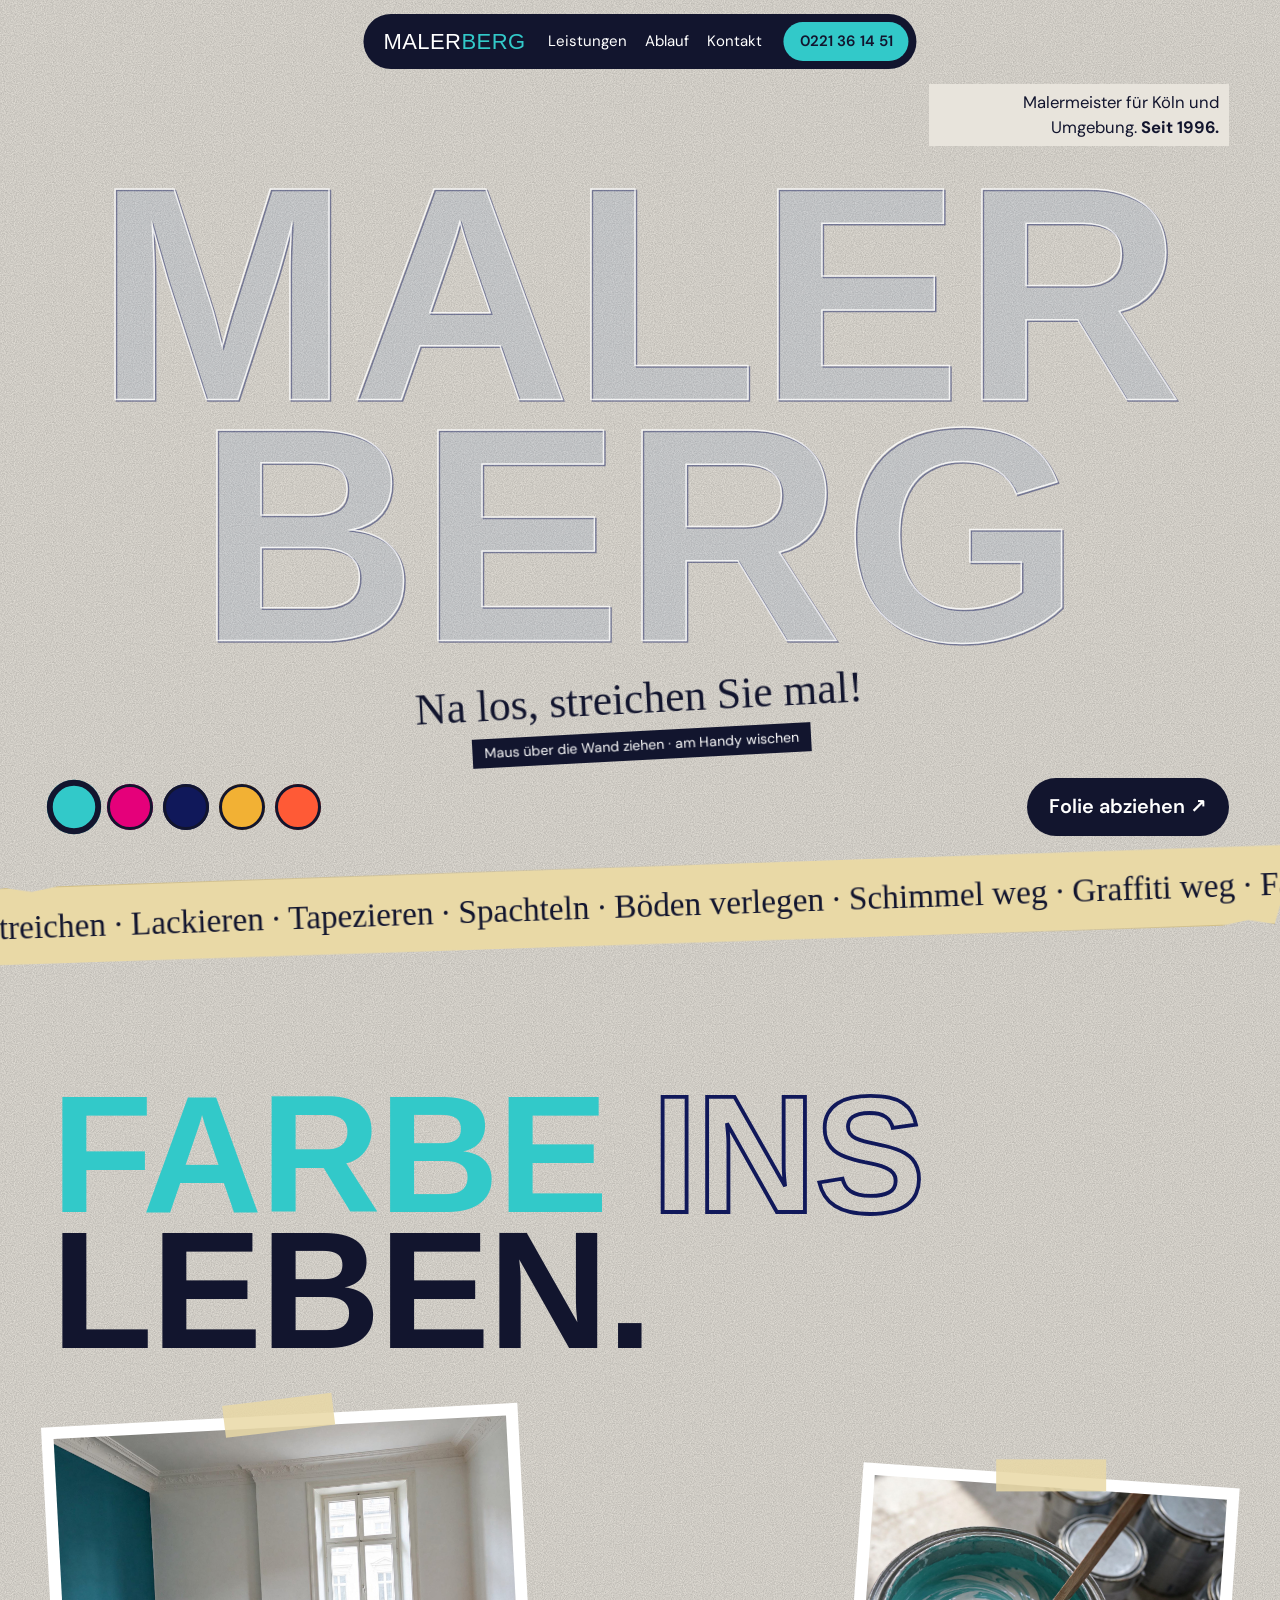
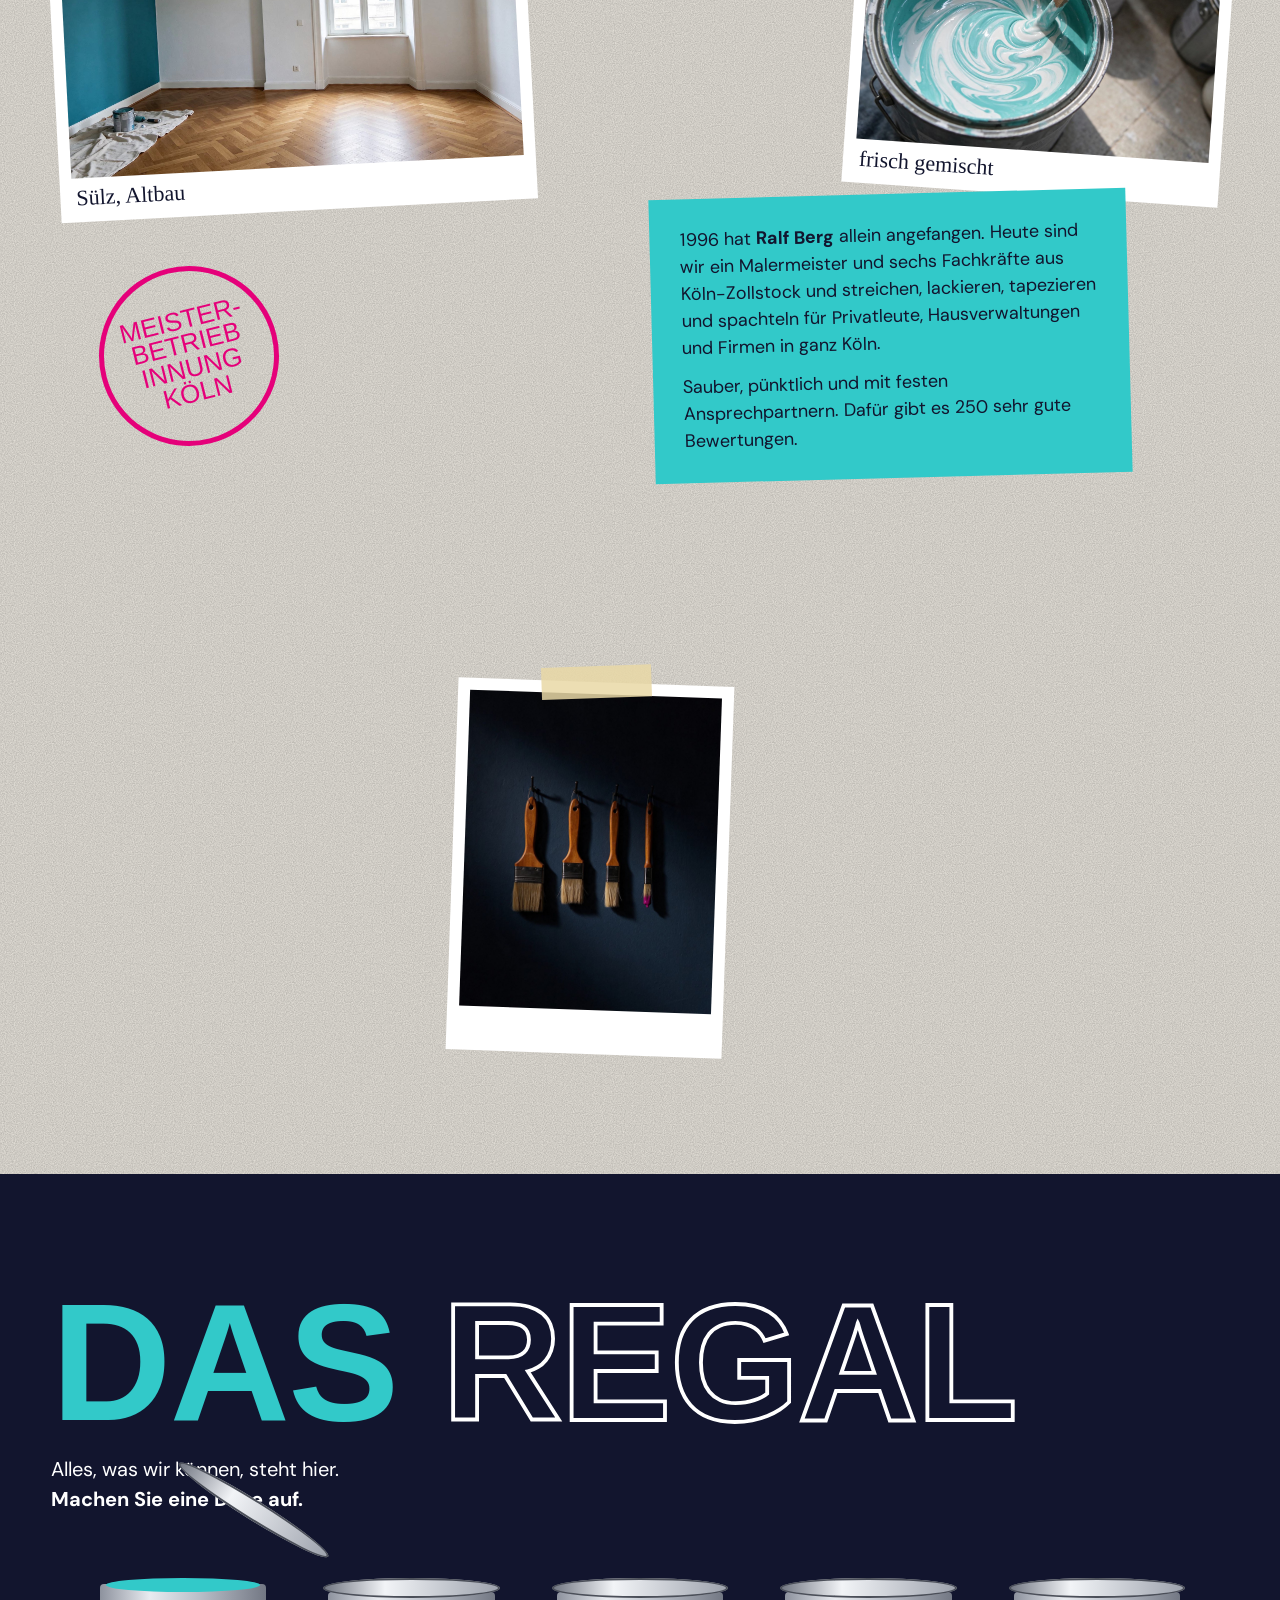
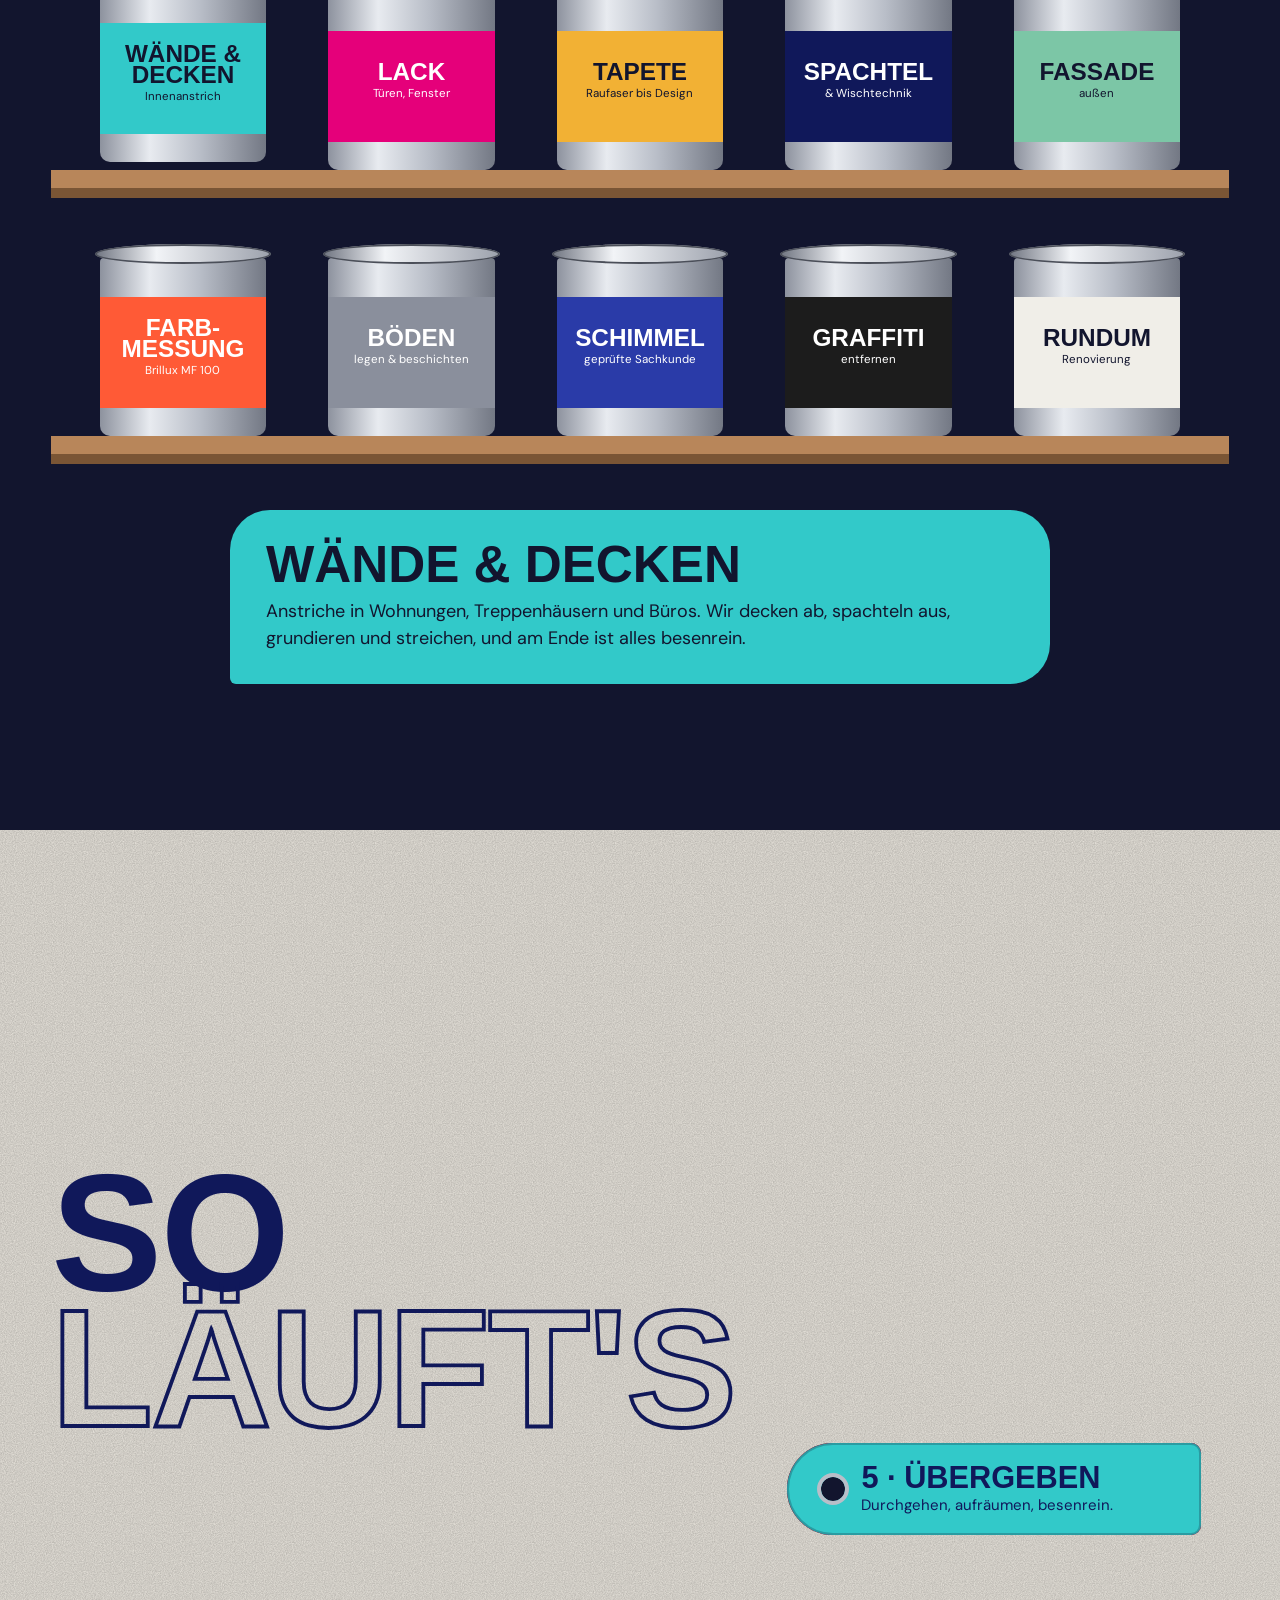
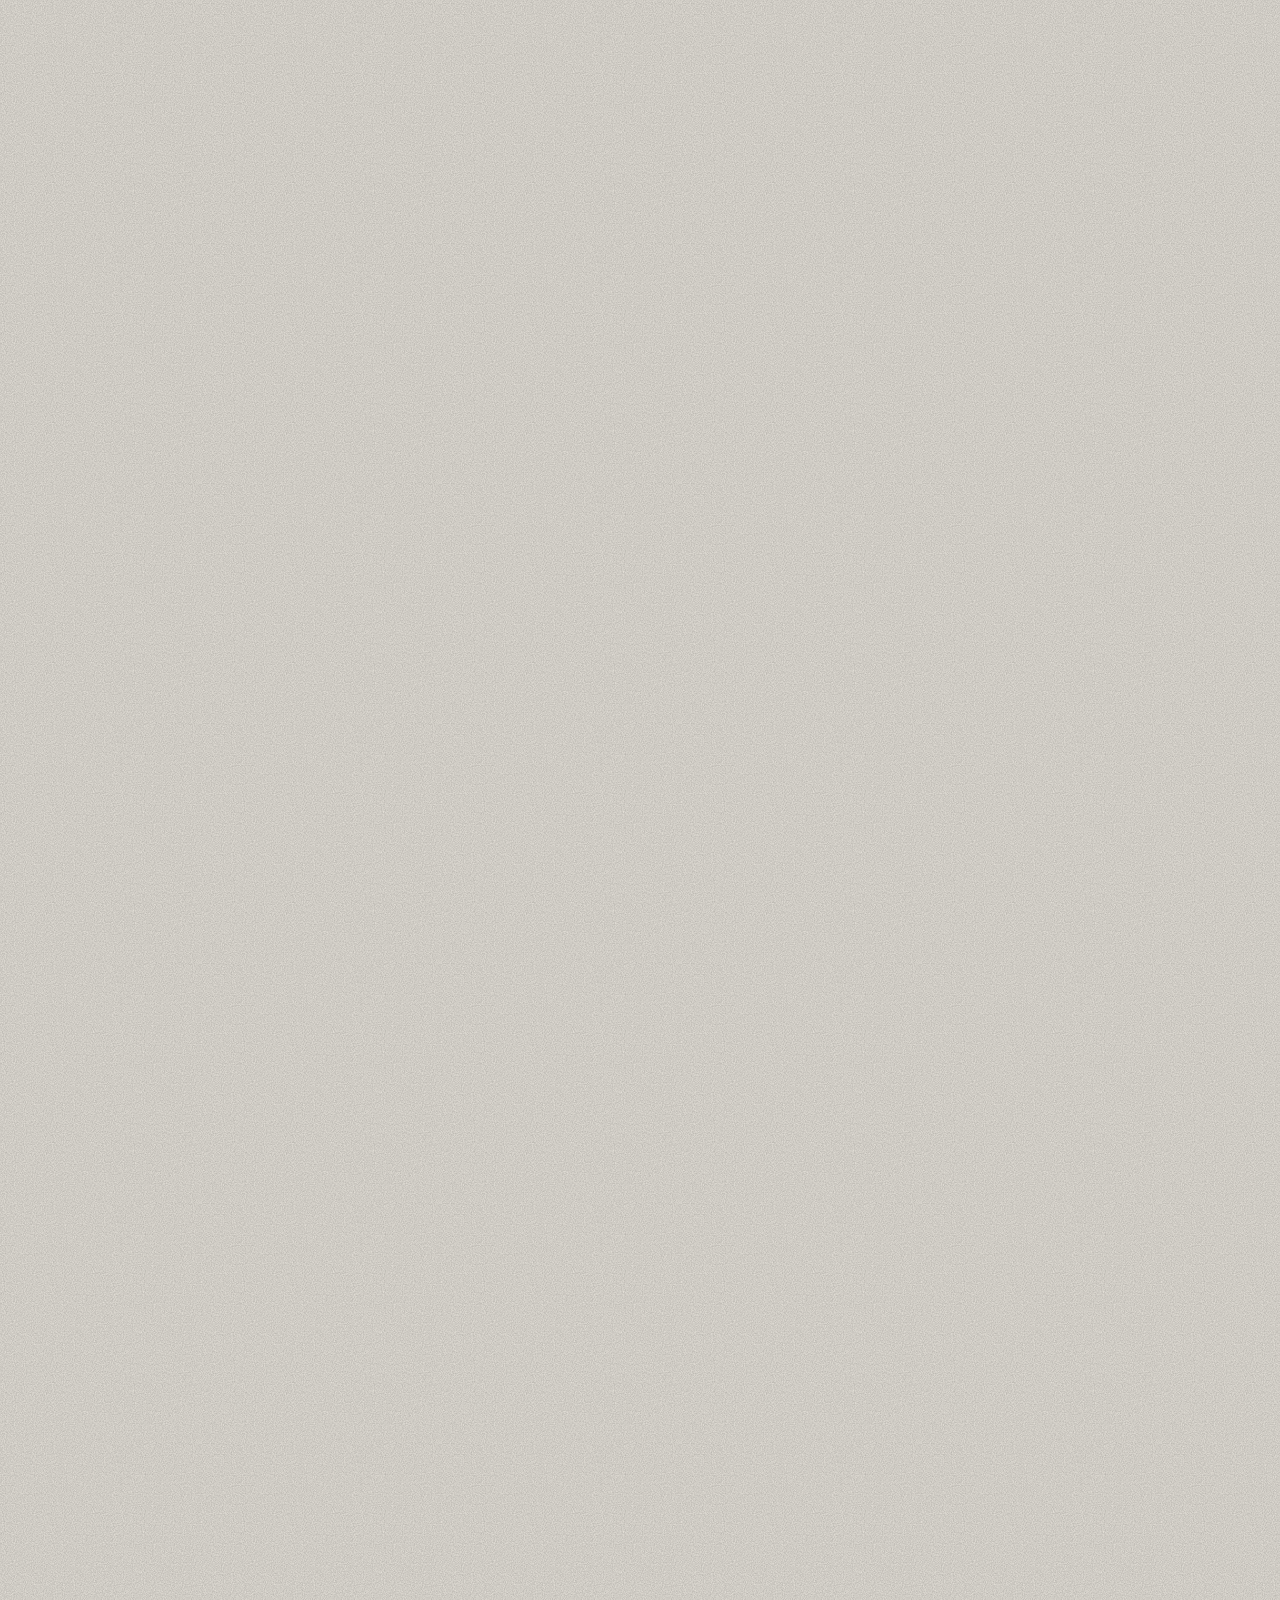
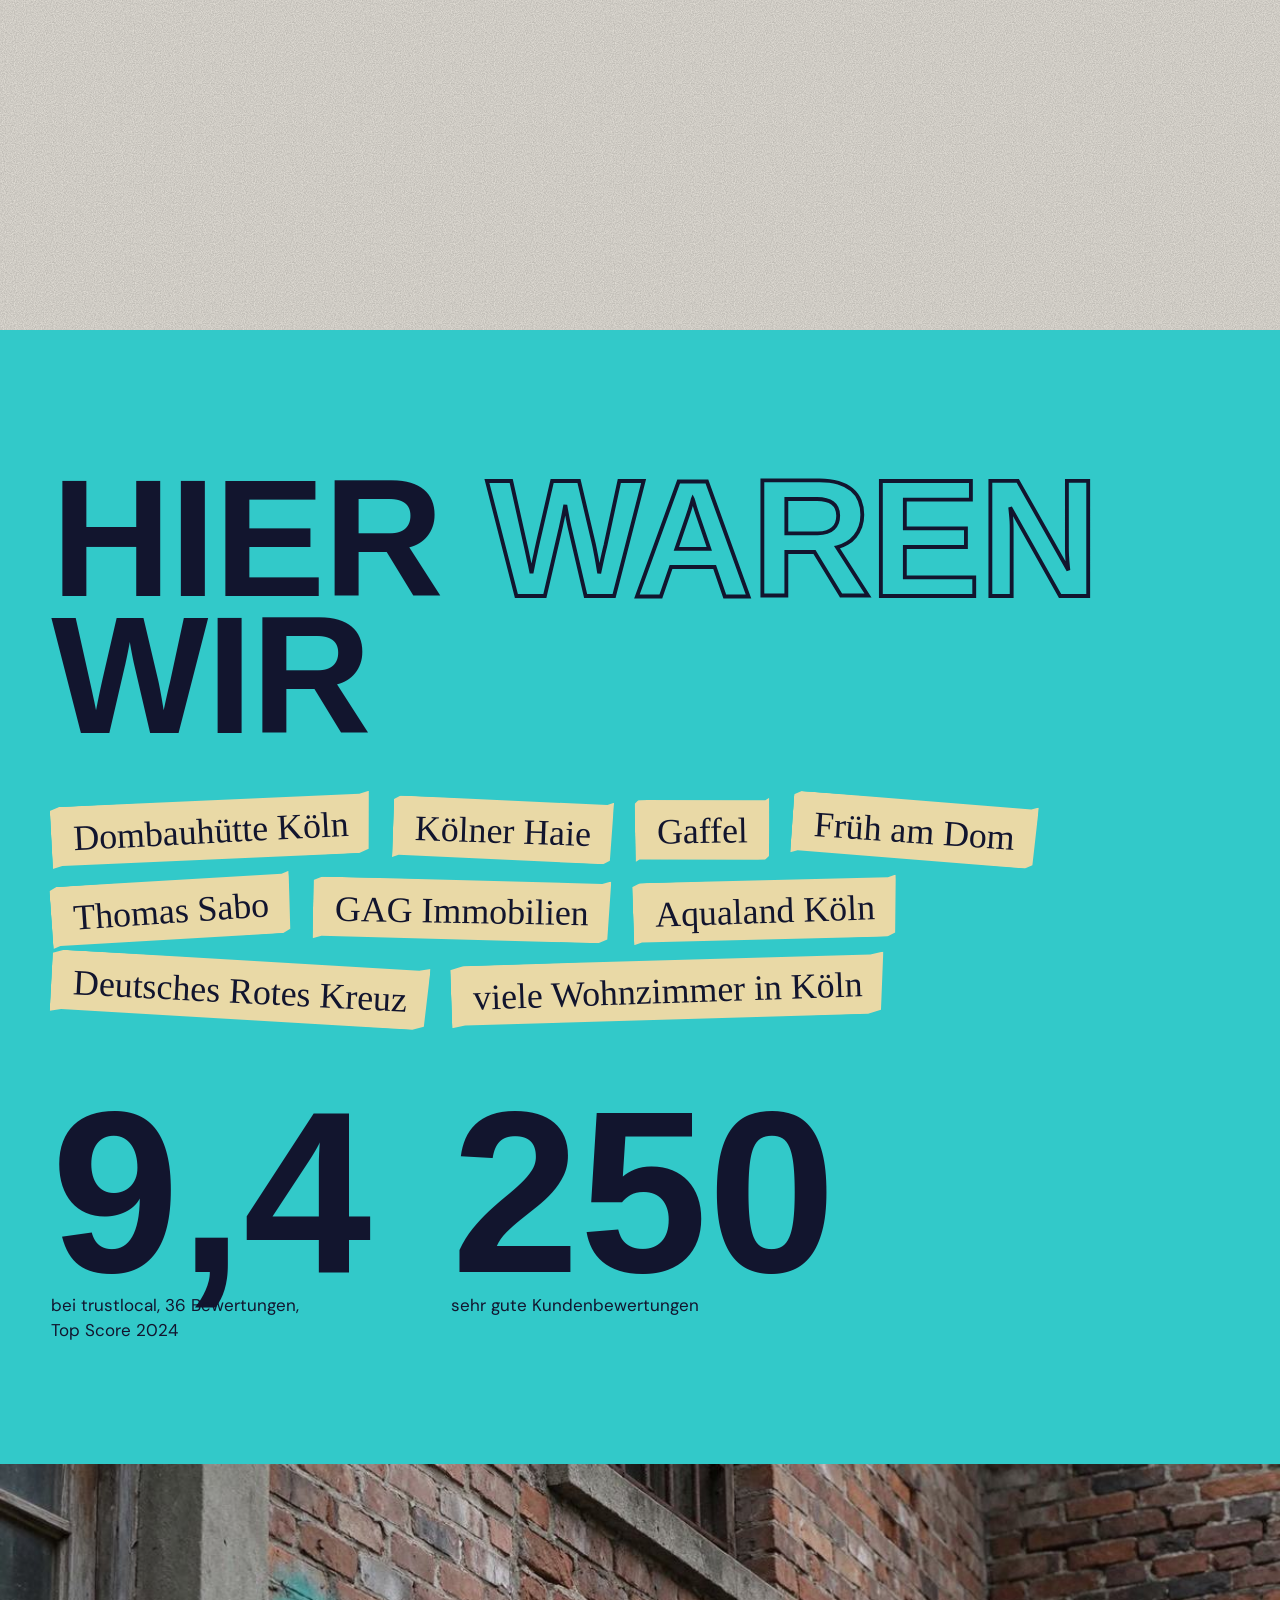
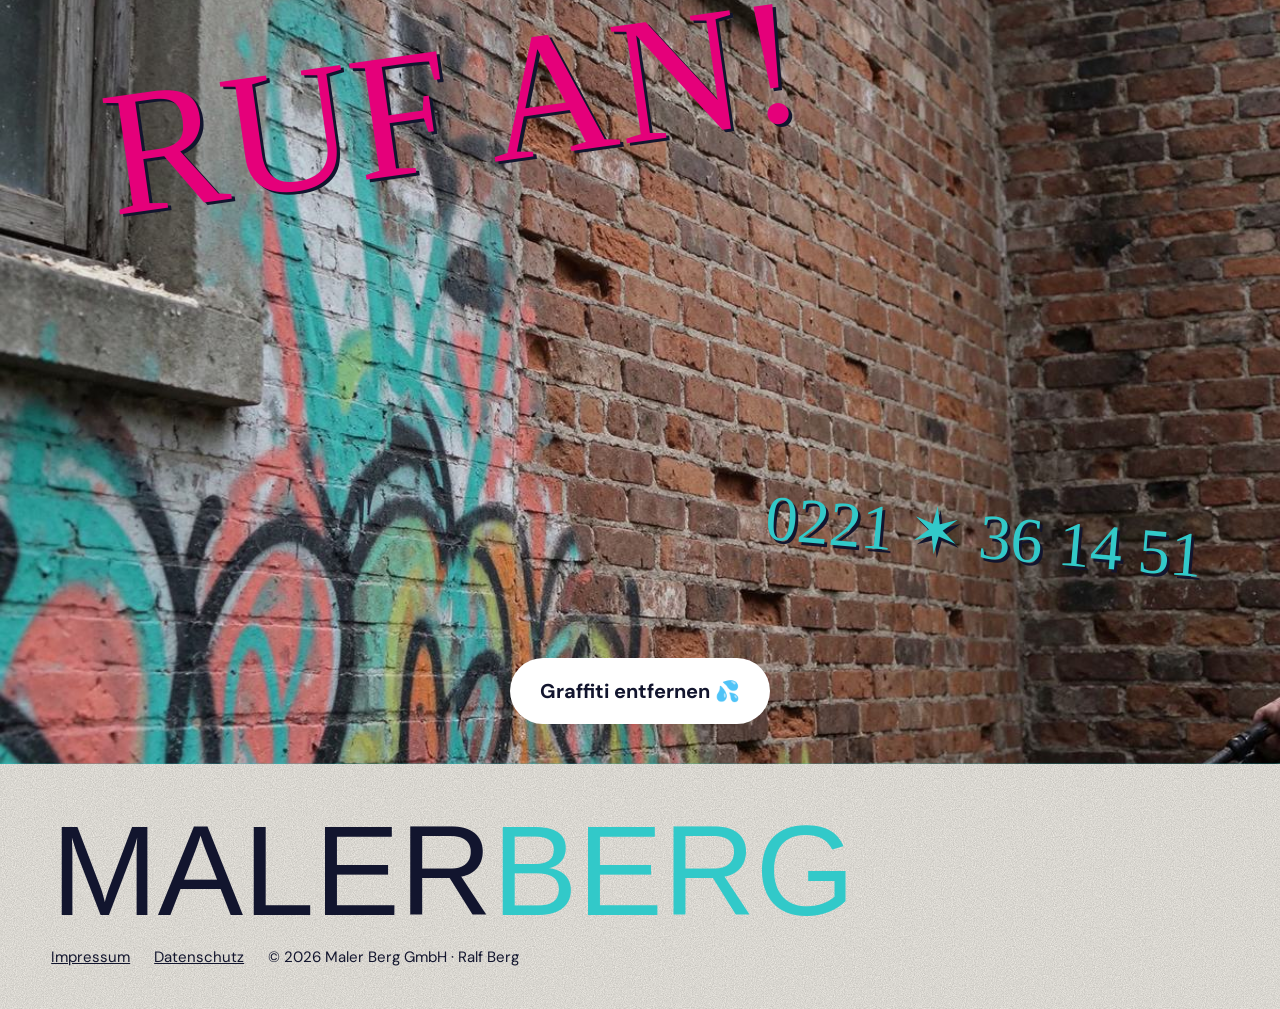
==== commit c799b087: "Entwurf 4 wird die Startseite; Impressum und Datenschutz im Wand-Stil Co-Authored-By: Claude Opus 5." ====
--- a/index.html
+++ b/index.html
@@ -3,180 +3,165 @@
 <head>
 <meta charset="utf-8">
 <meta name="viewport" content="width=device-width, initial-scale=1">
-<title>Maler Berg – Malermeisterbetrieb in Köln seit 1996</title>
-<meta name="description" content="Maler Berg GmbH: Malerarbeiten, Spachteltechnik, mobile Farbmessung, Böden, Schimmelsanierung und Graffiti-Entfernung in Köln und Umgebung. Seit 1996 aus Zollstock.">
-<link rel="preload" href="assets/fonts/boska-400.woff2" as="font" type="font/woff2" crossorigin>
+<title>Maler Berg – Streichen Sie mal. Köln seit 1996.</title>
+<meta name="description" content="Maler Berg GmbH, Malermeisterbetrieb in Köln seit 1996: Malerarbeiten, Spachteltechnik, Farbmessung, Böden, Schimmelsanierung, Graffiti-Entfernung.">
+<link rel="preload" href="assets/fonts/stencil-latin.woff2" as="font" type="font/woff2" crossorigin>
+<link rel="preload" href="assets/fonts/dmsans-latin.woff2" as="font" type="font/woff2" crossorigin>
 <link rel="stylesheet" href="assets/css/site.css">
 <link rel="icon" href="assets/favicon.svg" type="image/svg+xml">
+<script>document.documentElement.classList.add('js')</script>
 </head>
 <body>
 
-<header class="top" id="top">
-  <a class="top__mark" href="#top">Maler Berg</a>
-  <nav class="top__links" aria-label="Hauptnavigation">
-    <a href="#messen">Farbe messen</a>
-    <a href="#ablauf">Ablauf</a>
-    <a href="#leistungen">Leistungen</a>
-    <a href="#kontakt">Kontakt</a>
+<header class="bar">
+  <a class="bar__logo" href="#top">MALER<span>BERG</span></a>
+  <nav class="bar__nav" aria-label="Hauptnavigation">
+    <a href="#regal">Leistungen</a>
+    <a href="#faecher">Ablauf</a>
+    <a href="#wand">Kontakt</a>
   </nav>
-  <a class="top__tel" href="tel:+49221361451">0221 36 14 51</a>
+  <a class="bar__tel" href="tel:+49221361451">0221 36 14 51</a>
 </header>
 
-<main>
-  <!-- Hero: one lit object on the counter, the name wide beneath it -->
-  <section class="hero" aria-labelledby="hero-h">
-    <figure class="hero__obj"><img src="assets/img/d-pinsel.jpg" width="1200" height="1500" alt="Vier Pinsel an einer dunklen Wand, an einem hängt ein Tropfen Magenta"></figure>
-    <h1 id="hero-h" class="hero__name"><span>Maler Berg</span></h1>
-    <p class="hero__say">Malermeister für Köln, <em>seit 1996.</em></p>
-    <div class="hero__row">
-      <span>Zollstock, Breniger Straße 5</span>
-      <a class="btn" href="#kontakt">Angebot anfragen</a>
-      <span>250 sehr gute Bewertungen</span>
+<main id="top">
+  <!-- 1. The wall. Roll paint over it, then pull the film off the letters. -->
+  <section class="wall" id="wall" aria-labelledby="wall-h">
+    <h1 id="wall-h" class="wall__fallback">Maler Berg</h1>
+    <canvas class="wall__paint" id="paint" aria-hidden="true"></canvas>
+    <canvas class="wall__film" id="film" aria-hidden="true"></canvas>
+    <div class="roller" id="roller" aria-hidden="true"><i></i><b></b></div>
+
+    <div class="wall__hint" id="hint">
+      <p class="marker">Na los, streichen Sie mal!</p>
+      <span>Maus über die Wand ziehen · am Handy wischen</span>
+    </div>
+
+    <div class="wall__tools">
+      <div class="pots" role="group" aria-label="Farbe wählen">
+        <button style="--p:#32c9c9" data-p="#32c9c9" aria-pressed="true" aria-label="Berg-Türkis"></button>
+        <button style="--p:#e5007a" data-p="#e5007a" aria-pressed="false" aria-label="Berg-Magenta"></button>
+        <button style="--p:#10185a" data-p="#10185a" aria-pressed="false" aria-label="Domblau"></button>
+        <button style="--p:#f2b134" data-p="#f2b134" aria-pressed="false" aria-label="Kölsch-Gelb"></button>
+        <button style="--p:#ff5a36" data-p="#ff5a36" aria-pressed="false" aria-label="Karnevalsrot"></button>
+      </div>
+      <button class="peel" id="peel">Folie abziehen ↗</button>
+    </div>
+
+    <p class="wall__say">Malermeister für Köln und Umgebung. <b>Seit 1996.</b></p>
+  </section>
+
+  <!-- 2. Masking tape with what we do -->
+  <div class="tape" aria-hidden="true">
+    <div class="tape__run"><span>Streichen · Lackieren · Tapezieren · Spachteln · Böden verlegen · Schimmel weg · Graffiti weg · Farbe messen · Logos an die Wand ·&nbsp;</span><span>Streichen · Lackieren · Tapezieren · Spachteln · Böden verlegen · Schimmel weg · Graffiti weg · Farbe messen · Logos an die Wand ·&nbsp;</span></div>
+  </div>
+
+  <!-- 3. The workshop pinboard -->
+  <section class="board" aria-labelledby="board-h">
+    <h2 id="board-h" class="giant"><span>Farbe</span> <span class="out">ins</span> <span>Leben.</span></h2>
+    <div class="board__pins">
+      <figure class="pin pin--a"><img src="assets/img/hero-altbau.jpg" width="2400" height="1350" loading="lazy" alt="Fertig gestrichenes Altbauzimmer mit türkiser Wand"><figcaption class="marker">Sülz, Altbau</figcaption></figure>
+      <figure class="pin pin--b"><img src="assets/img/mischen.jpg" width="2400" height="1350" loading="lazy" alt="Türkise Farbe wird im Eimer verrührt"><figcaption class="marker">frisch gemischt</figcaption></figure>
+      <figure class="pin pin--c"><img src="assets/img/d-pinsel.jpg" width="1200" height="1500" loading="lazy" alt="Pinsel an der Wand, einer mit Magenta"></figure>
+      <div class="note">
+        <p>1996 hat <b>Ralf Berg</b> allein angefangen. Heute sind wir ein Malermeister und sechs Fachkräfte aus Köln-Zollstock und streichen, lackieren, tapezieren und spachteln für Privatleute, Hausverwaltungen und Firmen in ganz Köln.</p>
+        <p>Sauber, pünktlich und mit festen Ansprechpartnern. Dafür gibt es 250 sehr gute Bewertungen.</p>
+      </div>
+      <p class="stamp">Meister&shy;betrieb<br>Innung Köln</p>
     </div>
   </section>
 
-  <!-- Intro: one paragraph in the right half, a photograph hanging to the left -->
-  <section class="intro" aria-labelledby="intro-h">
-    <div class="intro__text">
-      <h2 id="intro-h" class="lead rise">Gemeinsam bringen wir <em>Farbe ins Leben.</em></h2>
-      <p class="rise">1996 hat Ralf Berg den Betrieb allein gegründet. Heute arbeiten ein Malermeister und sechs Fachkräfte von Zollstock aus für Privatkunden, Hausverwaltungen und Unternehmen in ganz Köln. Wir streichen, lackieren, tapezieren und spachteln, verlegen Böden und übernehmen auf Wunsch die komplette Renovierung mit allen anderen Gewerken.</p>
+  <!-- 4. The shelf: every service is a tin -->
+  <section class="shelf" id="regal" aria-labelledby="shelf-h">
+    <div class="shelf__head">
+      <h2 id="shelf-h" class="giant">Das <span class="out">Regal</span></h2>
+      <p>Alles, was wir können, steht hier. <b>Machen Sie eine Dose auf.</b></p>
     </div>
-    <figure class="intro__photo rise"><img src="assets/img/d-spachtel.jpg" width="1200" height="1500" loading="lazy" alt="Kelle glättet dunkelblauen Kalkputz mit seidigem Glanz"></figure>
-    <p class="intro__note rise">Mitglied der Handwerkskammer zu Köln, der Maler- und Lackierer-Innung Köln und von BNI Rheinland.</p>
+    <div class="shelf__rows">
+      <div class="plank">
+        <button class="tin" style="--t:#32c9c9" data-i="0"><span class="tin__lid"></span><span class="tin__body"><b>Wände &amp; Decken</b><small>Innen&shy;anstrich</small></span></button>
+        <button class="tin" style="--t:#e5007a" data-i="1"><span class="tin__lid"></span><span class="tin__body"><b>Lack</b><small>Türen, Fenster</small></span></button>
+        <button class="tin" style="--t:#f2b134" data-i="2"><span class="tin__lid"></span><span class="tin__body"><b>Tapete</b><small>Raufaser bis Design</small></span></button>
+        <button class="tin" style="--t:#10185a" data-i="3"><span class="tin__lid"></span><span class="tin__body"><b>Spachtel</b><small>&amp; Wischtechnik</small></span></button>
+        <button class="tin" style="--t:#7cc6a6" data-i="4"><span class="tin__lid"></span><span class="tin__body"><b>Fassade</b><small>außen</small></span></button>
+      </div>
+      <div class="plank">
+        <button class="tin" style="--t:#ff5a36" data-i="5"><span class="tin__lid"></span><span class="tin__body"><b>Farb&shy;messung</b><small>Brillux MF 100</small></span></button>
+        <button class="tin" style="--t:#8a8f9c" data-i="6"><span class="tin__lid"></span><span class="tin__body"><b>Böden</b><small>legen &amp; beschichten</small></span></button>
+        <button class="tin" style="--t:#2a3ba8" data-i="7"><span class="tin__lid"></span><span class="tin__body"><b>Schimmel</b><small>geprüfte Sachkunde</small></span></button>
+        <button class="tin" style="--t:#1c1c1c" data-i="8"><span class="tin__lid"></span><span class="tin__body"><b>Graffiti</b><small>entfernen</small></span></button>
+        <button class="tin" style="--t:#f0eee8" data-i="9"><span class="tin__lid"></span><span class="tin__body"><b>Rundum</b><small>Renovierung</small></span></button>
+      </div>
+    </div>
+    <div class="spill" id="spill" aria-live="polite">
+      <article><h3>Wände &amp; Decken</h3><p>Anstriche in Wohnungen, Treppenhäusern und Büros. Wir decken ab, spachteln aus, grundieren und streichen, und am Ende ist alles besenrein.</p></article>
+      <article hidden><h3>Lack</h3><p>Türen, Fenster, Zargen und Heizkörper. Schleifen, grundieren, zweimal lackieren, ohne Nasen.</p></article>
+      <article hidden><h3>Tapete</h3><p>Raufaser, Vlies und Designtapeten. Alte runter, Untergrund vorbereiten, Bahn für Bahn neu.</p></article>
+      <article hidden><h3>Spachtel &amp; Wischtechnik</h3><p>Caparol Antik-Lasur, Arte-Lasur und Spachtelmassen: Lasuren wie ein Schleier, Spachtelschläge, die man sehen darf.</p></article>
+      <article hidden><h3>Fassade</h3><p>Anstrich und Ausbesserung außen, mit Gerüstpartner. Ihr Haus bekommt wieder ein Gesicht.</p></article>
+      <article hidden><h3>Farbmessung</h3><p>Mit dem Brillux MF 100 lesen wir jeden Ton direkt an der Wand ab, zu 98 % genau, auch Farben, die es in keinem Fächer mehr gibt. In 1–2 Werktagen ist sie gemischt.</p></article>
+      <article hidden><h3>Böden</h3><p>CV, PVC, Linoleum, Kautschuk, Teppich, Parkett und Laminat verlegen. Beschichtungen für Garage, Keller, Lager und Balkon.</p></article>
+      <article hidden><h3>Schimmel</h3><p>Mit Feuchtemessung und Protokoll. Geprüfte Sachkunde vom Landesinnungsverband Nordrhein (2007) und TÜV Rheinland (2013). Für das Angebot erheben wir eine Gebühr, die bei Auftrag angerechnet wird.</p></article>
+      <article hidden><h3>Graffiti</h3><p>Schonend mit Reinigern oder Strahlgut, ohne die Bausubstanz anzugreifen. Auf Wunsch mit Schutzanstrich, damit der nächste Tag leichter weggeht.</p></article>
+      <article hidden><h3>Rundum-Renovierung</h3><p>Die ganze Wohnung aus einer Hand: Trockenbau, und mit festen Partnern auch Sanitär, Heizung, Fliesen und Elektro. Ein Ansprechpartner für alles.</p></article>
+    </div>
   </section>
 
-  <!-- The live thing: read a colour off a photograph, as our Brillux MF 100 does off a wall -->
-  <section class="meter" id="messen" aria-labelledby="meter-h">
-    <div class="meter__head">
-      <h2 id="meter-h" class="rise">Messen Sie <em>selbst.</em></h2>
-      <p class="rise">Unser Farbmessgerät liest jeden Ton direkt von der Wand, auch Farben, die es in keinem Fächer mehr gibt. Ziehen Sie den Ring über das Bild und nehmen Sie Ihren Ton mit in die Anfrage.</p>
-    </div>
-    <div class="meter__stage">
-      <div class="meter__pic" id="pic">
-        <img id="pic-img" src="assets/img/hero-altbau.jpg" width="2400" height="1350" loading="lazy" alt="Altbauzimmer mit türkiser Wand und Stuckdecke">
-        <button class="ring" id="ring" aria-label="Messring. Mit den Pfeiltasten bewegen." style="left:12%;top:45%"></button>
-      </div>
-      <div class="meter__read" aria-live="polite">
-        <span class="swatch" id="sw"></span>
-        <p class="meter__name" id="tone-name">Türkis, mittel</p>
-        <p class="meter__hex"><span id="tone-hex">#2f8f95</span> · <span id="tone-rgb">R 47 G 143 B 149</span></p>
-        <div class="meter__pics" role="group" aria-label="Bild wählen">
-          <button aria-pressed="true" data-src="assets/img/hero-altbau.jpg" data-alt="Altbauzimmer mit türkiser Wand und Stuckdecke">Altbau</button>
-          <button aria-pressed="false" data-src="assets/img/koeln-rhein.jpg" data-alt="Rheinufer mit Dom im Abendlicht">Rhein</button>
-          <button aria-pressed="false" data-src="assets/img/fassade.jpg" data-alt="Altbaufassade in der Kölner Südstadt">Fassade</button>
-        </div>
-        <a class="btn btn--line" id="tone-ask" href="mailto:info@maler-berg.de?subject=Angebotsanfrage">Diesen Ton anfragen</a>
+  <!-- 5. The fan deck: five steps fan out as you scroll -->
+  <section class="fan" id="faecher" aria-labelledby="fan-h">
+    <div class="fan__stage">
+      <h2 id="fan-h" class="giant">So <span class="out">läuft's</span></h2>
+      <div class="fan__deck" id="deck">
+        <div class="blade" style="--b:#f0eee8;--bi:#10185a"><b>1 · Anschauen</b><span>Wir kommen vorbei und nehmen Maß.</span></div>
+        <div class="blade" style="--b:#f2b134;--bi:#10185a"><b>2 · Messen</b><span>Wunschton direkt an der Wand ablesen.</span></div>
+        <div class="blade" style="--b:#ff5a36;--bi:#fff"><b>3 · Mischen</b><span>Farbe in 1–2 Werktagen fertig.</span></div>
+        <div class="blade" style="--b:#e5007a;--bi:#fff"><b>4 · Malen</b><span>Abdecken, vorbereiten, streichen.</span></div>
+        <div class="blade" style="--b:#32c9c9;--bi:#10185a"><b>5 · Übergeben</b><span>Durchgehen, aufräumen, besenrein.</span></div>
+        <i class="fan__pin" aria-hidden="true"></i>
       </div>
     </div>
   </section>
 
-  <!-- How it works: photographs down a diagonal -->
-  <section class="how" id="ablauf" aria-labelledby="how-h">
-    <h2 id="how-h" class="how__h rise">So läuft <em>Ihr Auftrag</em></h2>
-    <figure class="how__p how__p1 rise"><img src="assets/img/d-messen.jpg" width="1200" height="1500" loading="lazy" alt="Farbmessgerät an einer türkisen Putzwand im Lichtkegel"></figure>
-    <p class="how__t how__t1 rise"><b>Am ersten Termin</b> kommen wir zu Ihnen, sehen uns Räume, Untergründe und Wünsche an, nehmen Maß und lesen den Wunschton mit dem Brillux MF 100 direkt an der Wand ab.</p>
-    <figure class="how__p how__p2 rise"><img src="assets/img/d-eimer.jpg" width="1200" height="1200" loading="lazy" alt="Offene Dose mit magentafarbener Farbe, von oben"></figure>
-    <p class="how__t how__t2 rise"><b>Ein, zwei Werktage später</b> ist Ihre Farbe gemischt und bei uns. Sie bekommen ein klares Angebot und einen festen Termin.</p>
-    <figure class="how__p how__p3 rise"><img src="assets/img/d-rolle.jpg" width="2400" height="1600" loading="lazy" alt="Malerrolle legt eine türkise Bahn auf eine dunkelblaue Wand"></figure>
-    <p class="how__t how__t3 rise"><b>Bis zur Übergabe</b> decken wir ab, bereiten vor und streichen, mit festen Ansprechpartnern auf der Baustelle. Dann räumen wir auf, gehen alles mit Ihnen durch und hinterlassen den Raum besenrein.</p>
-  </section>
-
-  <!-- Features: one room, stepping statements -->
-  <section class="room" aria-labelledby="room-h">
-    <div class="room__stage">
-      <div class="room__bg" aria-hidden="true">
-        <img class="on" src="assets/img/d-altbau.jpg" width="2400" height="1350" alt="">
-        <img src="assets/img/d-boden.jpg" width="2400" height="1600" alt="" loading="lazy">
-        <img src="assets/img/d-koeln.jpg" width="2400" height="1350" alt="" loading="lazy">
-      </div>
-      <div class="room__list">
-        <h2 id="room-h" class="is-on">Mehr als Streichen</h2>
-        <ol>
-          <li data-bg="0"><b>Wisch- und Spachteltechnik</b><span>Lasuren wie ein Schleier, Spachtelschläge, die sichtbar bleiben dürfen.</span></li>
-          <li data-bg="0"><b>Mobile Farbmessung</b><span>Jeder Ton wird an der Wand eingelesen und in 1–2 Werktagen gemischt geliefert.</span></li>
-          <li data-bg="1"><b>Bodenbeschichtung</b><span>Garage, Keller, Lager und Balkon, dazu alle elastischen Beläge.</span></li>
-          <li data-bg="2"><b>Graffiti-Entfernung</b><span>Schonend mit Reinigern oder Strahlgut, auf Wunsch mit Schutzanstrich.</span></li>
-          <li data-bg="2"><b>Schimmelsanierung</b><span>Geprüfte Sachkunde: Landesinnungsverband Nordrhein 2007, TÜV Rheinland 2013.</span></li>
-        </ol>
-      </div>
-      <div class="room__pair" aria-hidden="true">
-        <img data-i="0" class="l" src="assets/img/spachtel.jpg" alt="" loading="lazy"><img data-i="0" class="r" src="assets/img/lasur.jpg" alt="" loading="lazy">
-        <img data-i="1" class="l" src="assets/img/messen.jpg" alt="" loading="lazy"><img data-i="1" class="r" src="assets/img/mischen.jpg" alt="" loading="lazy">
-        <img data-i="2" class="l" src="assets/img/boden.jpg" alt="" loading="lazy"><img data-i="2" class="r" src="assets/img/lack.jpg" alt="" loading="lazy">
-        <img data-i="3" class="l" src="assets/img/graffiti.jpg" alt="" loading="lazy"><img data-i="3" class="r" src="assets/img/logo-wand.jpg" alt="" loading="lazy">
-        <img data-i="4" class="l" src="assets/img/schimmel.jpg" alt="" loading="lazy"><img data-i="4" class="r" src="assets/img/koeln-sued.jpg" alt="" loading="lazy">
-      </div>
+  <!-- 6. Who we painted for: names on tape, two giant stencil numbers -->
+  <section class="names" aria-labelledby="names-h">
+    <h2 id="names-h" class="giant">Hier <span class="out">waren</span> wir</h2>
+    <ul class="names__tape">
+      <li style="--r:-3deg">Dombauhütte Köln</li>
+      <li style="--r:2deg">Kölner Haie</li>
+      <li style="--r:-1deg">Gaffel</li>
+      <li style="--r:4deg">Früh am Dom</li>
+      <li style="--r:-4deg">Thomas Sabo</li>
+      <li style="--r:1deg">GAG Immobilien</li>
+      <li style="--r:-2deg">Aqualand Köln</li>
+      <li style="--r:3deg">Deutsches Rotes Kreuz</li>
+      <li style="--r:-2deg">viele Wohnzimmer in Köln</li>
+    </ul>
+    <div class="names__nums">
+      <p><b>9,4</b><span>bei trustlocal, 36 Bewertungen, Top Score 2024</span></p>
+      <p><b>250</b><span>sehr gute Kundenbewertungen</span></p>
     </div>
   </section>
 
-  <!-- Proof: the names as one sentence -->
-  <section class="proof" id="referenzen" aria-labelledby="proof-h">
-    <h2 id="proof-h" class="proof__h rise">Gestrichen haben wir <em>für</em></h2>
-    <p class="proof__s rise"><span class="n">die Dombauhütte Köln,</span> <span class="n">die Kölner Haie,</span> <span class="n">Gaffel,</span> <span class="n">Früh am Dom,</span> <span class="n">Thomas Sabo,</span> <span class="n">GAG Immobilien,</span> <span class="n">das Aqualand Köln,</span> <span class="n">das Deutsche Rote Kreuz</span> <span class="n">und viele Haushalte in Köln.</span></p>
-    <p class="proof__figs rise"><span><b>9,4</b> bei trustlocal, 36 Bewertungen, Top Score 2024</span><span><b>250</b> sehr gute Kundenbewertungen</span></p>
-  </section>
-
-  <!-- List: every service at one size -->
-  <section class="list" id="leistungen" aria-labelledby="list-h">
-    <h2 id="list-h" class="rise">Alle <em>Leistungen</em></h2>
-    <div class="list__group">
-      <h3>Malerarbeiten</h3>
-      <dl>
-        <div><dt>Anstriche innen</dt><dd>Wände, Decken, Treppenhäuser</dd><dd>innen</dd></div>
-        <div><dt>Lackierarbeiten</dt><dd>Türen, Fenster, Heizkörper</dd><dd>innen und außen</dd></div>
-        <div><dt>Tapezierarbeiten</dt><dd>Raufaser, Vlies, Design</dd><dd>innen</dd></div>
-        <div><dt>Fassadenarbeiten</dt><dd>Anstrich und Ausbesserung</dd><dd>außen</dd></div>
-        <div><dt>Wisch- und Spachteltechnik</dt><dd>Caparol Antik-Lasur, Arte-Lasur</dd><dd>innen</dd></div>
-      </dl>
+  <!-- 7. Contact: a tagged brick wall. We remove graffiti, so: remove it. -->
+  <section class="brick" id="wand" aria-labelledby="brick-h">
+    <div class="brick__clean">
+      <h2 id="brick-h" class="giant">Ruf <span class="out">an.</span></h2>
+      <a class="brick__tel" href="tel:+49221361451">0221 – 36 14 51</a>
+      <p class="brick__lines"><a href="mailto:info@maler-berg.de">info@maler-berg.de</a><span>Breniger Straße 5, 50969 Köln-Zollstock</span><span>Fax 0221 – 93 62 51 2</span></p>
+      <a class="go" id="ask" href="mailto:info@maler-berg.de?subject=Angebotsanfrage">Angebot anfragen</a>
     </div>
-    <div class="list__group">
-      <h3>Böden</h3>
-      <dl>
-        <div><dt>Elastische Beläge</dt><dd>CV, PVC, Linoleum, Kautschuk</dd><dd>verlegen</dd></div>
-        <div><dt>Teppich, Parkett, Laminat</dt><dd>alle Räume</dd><dd>verlegen</dd></div>
-        <div><dt>Beschichtungen</dt><dd>Garage, Keller, Lager, Balkon</dd><dd>beschichten</dd></div>
-      </dl>
+    <div class="brick__tag" id="tag" aria-hidden="true">
+      <img src="assets/img/graffiti.jpg" width="2400" height="1350" loading="lazy" alt="">
+      <p class="tag1">RUF AN!</p>
+      <p class="tag2">0221 ✶ 36 14 51</p>
+      <i class="spray" id="spray"></i>
     </div>
-    <div class="list__group">
-      <h3>Sanierung und Schutz</h3>
-      <dl>
-        <div><dt>Schimmelsanierung</dt><dd>mit Feuchtemessung und Protokoll</dd><dd>geprüft</dd></div>
-        <div><dt>Graffiti-Entfernung</dt><dd>mit Schutzanstrich</dd><dd>außen</dd></div>
-        <div><dt>Mobile Farbmessung</dt><dd>Brillux MF 100</dd><dd>vor Ort</dd></div>
-        <div><dt>Logos und Schriftzüge</dt><dd>mit Negativfolie</dd><dd>innen</dd></div>
-      </dl>
-    </div>
-    <div class="list__group">
-      <h3>Rundum-Service</h3>
-      <dl>
-        <div><dt>Wohnungsrenovierung</dt><dd>komplett aus einer Hand</dd><dd>mit Partnern</dd></div>
-        <div><dt>Trockenbau</dt><dd>Wände, Decken, Verkleidungen</dd><dd>innen</dd></div>
-        <div><dt>Koordination</dt><dd>Sanitär, Heizung, Fliesen, Elektro, Gerüst</dd><dd>mit Partnern</dd></div>
-      </dl>
-    </div>
-    <p class="list__note">Für ein Angebot zur Schimmelsanierung erheben wir eine Gebühr, die bei Auftrag angerechnet wird.</p>
-  </section>
-
-  <!-- Contact: a visit card on the city at night -->
-  <section class="contact" id="kontakt" aria-labelledby="kontakt-h">
-    <img class="contact__bg" src="assets/img/d-koeln.jpg" width="2400" height="1350" loading="lazy" alt="Kölner Dom und Hohenzollernbrücke zur blauen Stunde">
-    <div class="card">
-      <h2 id="kontakt-h">Sprechen wir über <em>Ihre Wände.</em></h2>
-      <p>Maler Berg GmbH · Ralf Berg<br>Breniger Straße 5, 50969 Köln</p>
-      <dl>
-        <div><dt>Telefon</dt><dd><a href="tel:+49221361451">0221 – 36 14 51</a></dd></div>
-        <div><dt>Fax</dt><dd>0221 – 93 62 51 2</dd></div>
-        <div><dt>E-Mail</dt><dd><a href="mailto:info@maler-berg.de">info@maler-berg.de</a></dd></div>
-      </dl>
-      <a class="btn btn--full" id="ask" href="mailto:info@maler-berg.de?subject=Angebotsanfrage">Angebot anfragen</a>
-    </div>
+    <button class="wash" id="wash">Graffiti entfernen 💦</button>
   </section>
 </main>
 
-<footer class="foot">
-  <p>Malermeisterbetrieb in Köln</p>
-  <nav aria-label="Fußzeile"><a href="#leistungen">Leistungen</a><a href="#ablauf">Ablauf</a><a href="#kontakt">Kontakt</a><a href="impressum.html">Impressum</a></nav>
-  <p>© 2026 Maler Berg GmbH · <a href="datenschutz.html">Datenschutz</a></p>
+<footer class="drop">
+  <p class="drop__mark">MALER<span>BERG</span></p>
+  <nav aria-label="Fußzeile"><a href="impressum.html">Impressum</a><a href="datenschutz.html">Datenschutz</a><span>© 2026 Maler Berg GmbH · Ralf Berg</span></nav>
 </footer>
 
 <script src="assets/js/site.js"></script>
--- a/assets/css/site.css
+++ b/assets/css/site.css
@@ -1,255 +1,217 @@
-/* Maler Berg — the dark room. One navy field; in it, lit things. */
-@font-face { font-family: "Boska"; src: url("../fonts/boska-400.woff2") format("woff2"); font-weight: 400; font-style: normal; font-display: swap; }
-@font-face { font-family: "Boska"; src: url("../fonts/boska-400i.woff2") format("woff2"); font-weight: 400; font-style: italic; font-display: swap; }
-@font-face { font-family: "Boska"; src: url("../fonts/boska-500.woff2") format("woff2"); font-weight: 500; font-style: normal; font-display: swap; }
+/* Maler Berg — the page is a wall. */
+@font-face { font-family: "Stencil"; src: url("../fonts/stencil-latin.woff2") format("woff2"); font-weight: 800; font-display: swap; }
+@font-face { font-family: "DM Sans"; src: url("../fonts/dmsans-latin.woff2") format("woff2"); font-weight: 100 1000; font-display: swap; }
+@font-face { font-family: "Marker"; src: url("../fonts/marker-latin.woff2") format("woff2"); font-weight: 400; font-display: swap; }
 
 :root {
-  --bg: #0a0e2c;            /* the room: Berg navy taken almost to black */
-  --surface: #121842;
-  --ink: #eceef7;
-  --muted: #b4bad8;
-  --accent: #32c9c9;        /* Berg turquoise: the one lit action */
-  --on-accent: #0a0e2c;
+  --paint: #32c9c9;
+  --navy: #10185a;
   --magenta: #e5007a;
-  --paper: #eceef2;
-  --paper-ink: #10185a;
-
-  --font: "Boska", Georgia, serif;
-  --s-small: 15px;
-  --s-body: clamp(17px, 1rem + .25vw, 19px);
-  --s-lead: clamp(22px, 1.1rem + .9vw, 30px);
-  --s-head: clamp(36px, 1.3rem + 3.4vw, 68px);
-  --s-name: clamp(40px, 8.6vw, 132px);
-
-  --m: clamp(20px, 5vw, 80px);   /* the one pair of page margins */
-  --ease: cubic-bezier(.2, .7, .1, 1);
+  --plaster: #e8e4dc;
+  --plaster-2: #dcd6cb;
+  --tape: #e9d9a6;
+  --ink: #12152e;
+  --stencil: "Stencil", Impact, sans-serif;
+  --sans: "DM Sans", system-ui, sans-serif;
+  --marker: "Marker", "Comic Sans MS", cursive;
+  --m: clamp(16px, 4vw, 56px);
+  --ease: cubic-bezier(.2, .8, .1, 1);
+  --pop: cubic-bezier(.3, 1.6, .5, 1);
+  /* plaster grain, drawn once */
+  --grain: url("data:image/svg+xml,%3Csvg xmlns='http://www.w3.org/2000/svg' width='240' height='240'%3E%3Cfilter id='n'%3E%3CfeTurbulence type='fractalNoise' baseFrequency='.9' numOctaves='3' stitchTiles='stitch'/%3E%3CfeColorMatrix values='0 0 0 0 0 0 0 0 0 0 0 0 0 0 0 0 0 0 .22 0'/%3E%3C/filter%3E%3Crect width='100%25' height='100%25' filter='url(%23n)'/%3E%3C/svg%3E");
 }
+@property --paint { syntax: "<color>"; inherits: true; initial-value: #32c9c9; }
+html { transition: --paint .6s; }
 
 *, *::before, *::after { box-sizing: border-box; }
 html { -webkit-text-size-adjust: 100%; scroll-behavior: smooth; }
-body { margin: 0; background: var(--bg); color: var(--ink); font-family: var(--font); font-size: var(--s-body); line-height: 1.55; letter-spacing: .005em; }
+body { margin: 0; background: var(--plaster) var(--grain); color: var(--ink); font-family: var(--sans); font-size: clamp(17px, 1rem + .3vw, 20px); line-height: 1.5; overflow-x: hidden; }
 img { display: block; max-width: 100%; height: auto; }
-figure { margin: 0; }
-h1, h2, h3, p, ol, dl, dd { margin: 0; padding: 0; }
-h1, h2, h3 { font-weight: 400; letter-spacing: -.02em; line-height: 1; }
-em { font-style: italic; }
-a { color: inherit; text-underline-offset: .2em; text-decoration-thickness: 1px; }
-a:hover { color: var(--accent); }
-:focus-visible { outline: 2px solid var(--accent); outline-offset: 3px; }
-::selection { background: var(--accent); color: var(--on-accent); }
-
-.btn { display: inline-flex; align-items: center; justify-content: center; min-height: 52px; padding: 0 28px; background: var(--accent); color: var(--on-accent); text-decoration: none; font-weight: 500; font-size: var(--s-body); border-radius: 2px; transition: background-color .25s, transform .25s var(--ease); }
-.btn:hover { color: var(--on-accent); background: #5fd9d9; transform: translateY(-2px); }
-.btn:active { transform: translateY(0); }
-.btn--line { background: transparent; color: var(--ink); outline: 1px solid var(--muted); outline-offset: -1px; }
-.btn--line:hover { background: var(--accent); color: var(--on-accent); outline-color: var(--accent); }
-.btn--full { width: 100%; }
-
-/* Entrances */
-@media (prefers-reduced-motion: no-preference) {
-  .rise { opacity: 0; transform: translateY(28px); transition: opacity 1s var(--ease), transform 1s var(--ease); }
-  .rise.in { opacity: 1; transform: none; }
+h1, h2, h3, p, ul, figure { margin: 0; padding: 0; }
+a { color: inherit; }
+button { font: inherit; color: inherit; cursor: pointer; }
+:focus-visible { outline: 3px dashed var(--magenta); outline-offset: 4px; }
+.marker { font-family: var(--marker); }
+
+/* Giant stencil headings, one word painted, one word only outlined (still taped) */
+.giant { font-family: var(--stencil); font-weight: 800; text-transform: uppercase; font-size: clamp(64px, 13vw, 220px); line-height: .82; letter-spacing: -.01em; }
+.giant .out { color: transparent; -webkit-text-stroke: clamp(2px, .3vw, 4px) var(--stroke, var(--ink)); }
+.shelf .giant .out { --stroke: #fff; }
+.board .giant .out, .fan .giant .out { --stroke: var(--navy); }
+
+/* Bar */
+.bar { position: fixed; z-index: 50; top: 14px; left: 50%; transform: translateX(-50%); display: flex; align-items: center; gap: 22px; padding: 8px 8px 8px 20px; background: var(--ink); color: #fff; border-radius: 999px; font-size: 15px; white-space: nowrap; }
+.bar a { text-decoration: none; }
+.bar__logo { font-family: var(--stencil); font-size: 22px; letter-spacing: .02em; }
+.bar__logo span { color: var(--paint); }
+.bar__nav { display: flex; gap: 18px; }
+.bar__nav a:hover { color: var(--paint); }
+.bar__tel { background: var(--paint); color: var(--ink); padding: 8px 16px; border-radius: 999px; font-weight: 600; transition: transform .3s var(--pop); }
+.bar__tel:hover { transform: scale(1.06) rotate(-2deg); }
+
+/* 1. The wall */
+.wall { position: relative; height: 100svh; min-height: 560px; overflow: hidden; background: var(--plaster) var(--grain); cursor: none; touch-action: pan-y; user-select: none; }
+.wall__paint, .wall__film { position: absolute; inset: 0; width: 100%; height: 100%; }
+.wall__fallback { position: absolute; inset: 22% var(--m) auto; font-family: var(--stencil); font-size: clamp(90px, 22vw, 380px); line-height: .8; text-transform: uppercase; color: var(--navy); }
+.js .wall__fallback { position: absolute; width: 1px; height: 1px; overflow: hidden; clip: rect(0 0 0 0); inset: auto; }
+.roller { position: absolute; left: 0; top: 0; z-index: 4; pointer-events: none; opacity: 0; transition: opacity .3s; }
+.roller.on { opacity: 1; }
+.roller i { position: absolute; left: -70px; top: -14px; width: 140px; height: 28px; border-radius: 14px; background: var(--paint); outline: 3px solid var(--ink); outline-offset: -3px; }
+.roller b { position: absolute; left: 60px; top: 10px; width: 46px; height: 120px; border: 6px solid var(--ink); border-left: 0; border-bottom: 0; border-radius: 0 18px 0 0; }
+.roller b::after { content: ""; position: absolute; right: -14px; bottom: -86px; width: 22px; height: 86px; background: var(--ink); border-radius: 6px; }
+.wall__hint { position: absolute; z-index: 3; left: 50%; bottom: 140px; transform: translateX(-50%) rotate(-3deg); text-align: center; pointer-events: none; transition: opacity .5s, transform .5s var(--ease); }
+.wall__hint p { font-size: clamp(26px, 3.4vw, 48px); color: var(--ink); line-height: 1.1; }
+.wall__hint span { display: inline-block; margin-top: 8px; font-size: 14px; background: var(--ink); color: #fff; padding: 4px 12px; }
+.wall__hint.gone { opacity: 0; transform: translateX(-50%) rotate(-3deg) translateY(20px); }
+.wall__tools { position: absolute; z-index: 5; left: var(--m); right: var(--m); bottom: 64px; display: flex; align-items: center; justify-content: space-between; gap: 16px; cursor: auto; }
+.pots { display: flex; gap: 10px; }
+.pots button { width: 46px; height: 46px; border: 0; border-radius: 50%; background: var(--p); outline: 3px solid var(--ink); outline-offset: -3px; transition: transform .3s var(--pop); }
+.pots button:hover { transform: translateY(-4px); }
+.pots button[aria-pressed="true"] { transform: scale(1.18); outline-width: 5px; outline-offset: -5px; }
+.peel { border: 0; background: var(--ink); color: #fff; font-weight: 600; padding: 14px 22px; border-radius: 999px; transition: transform .3s var(--pop), background .3s; }
+.peel:hover { transform: rotate(-3deg) scale(1.05); }
+.peel.ready { background: var(--magenta); animation: nudge 1.2s var(--ease) infinite; }
+.peel:disabled { opacity: 0; pointer-events: none; }
+@keyframes nudge { 0%, 100% { transform: none; } 50% { transform: rotate(-4deg) scale(1.08); } }
+.wall__say { position: absolute; z-index: 3; top: 84px; right: var(--m); max-width: 300px; text-align: right; font-size: clamp(16px, 1.3vw, 20px); background: var(--plaster); padding: 6px 10px; pointer-events: none; }
+
+/* 2. Tape */
+.tape { position: relative; z-index: 6; margin: -34px -20px 0; transform: rotate(-2deg); background: var(--tape); border-block: 1px solid #d2bf86; overflow: hidden; padding: 14px 0; clip-path: polygon(0 4%, 2% 0, 4% 6%, 6% 0, 100% 2%, 98% 100%, 96% 94%, 94% 100%, 0 96%); }
+.tape__run { display: flex; width: max-content; animation: run 40s linear infinite; font-family: var(--marker); font-size: clamp(22px, 2.6vw, 36px); color: var(--ink); white-space: nowrap; }
+@keyframes run { to { transform: translateX(-50%); } }
+
+/* 3. Board */
+.board { padding: 140px var(--m) 120px; }
+.board .giant span:first-child { color: var(--paint); }
+.board__pins { position: relative; margin-top: 56px; display: grid; grid-template-columns: repeat(12, 1fr); gap: 24px; align-items: start; }
+.pin { position: relative; background: #fff; padding: 12px 12px 44px; transform: rotate(var(--r, -2deg)); transition: transform .5s var(--pop); }
+.pin:hover { transform: rotate(0) scale(1.03); z-index: 2; }
+.pin::before { content: ""; position: absolute; top: -16px; left: 50%; width: 110px; height: 32px; margin-left: -55px; background: rgba(233, 217, 166, .85); transform: rotate(-4deg); }
+.pin figcaption { position: absolute; left: 16px; bottom: 8px; font-size: 22px; }
+.pin img { width: 100%; aspect-ratio: 4 / 3; object-fit: cover; }
+.pin--a { grid-column: 1 / 6; --r: -3deg; }
+.pin--b { grid-column: 9 / 13; --r: 4deg; margin-top: 60px; }
+.pin--c { grid-column: 5 / 8; --r: 2deg; margin-top: 180px; }
+.pin--c img { aspect-ratio: 4 / 5; }
+.note { --r: -1.5deg; grid-column: 7 / 12; grid-row: 2; margin-top: -40px; background: var(--paint); color: var(--ink); padding: 28px 30px; transform: rotate(var(--r)); font-size: clamp(18px, 1.4vw, 22px); }
+.note p + p { margin-top: 12px; }
+.stamp { grid-column: 1 / 4; grid-row: 2; align-self: center; justify-self: center; width: 180px; height: 180px; border: 5px solid var(--magenta); color: var(--magenta); border-radius: 50%; display: grid; place-items: center; text-align: center; font-family: var(--stencil); text-transform: uppercase; font-size: 26px; line-height: .95; transform: rotate(-14deg); }
+
+/* 4. Shelf */
+.shelf { padding: 120px var(--m) 140px; background: var(--ink) ; color: #fff; }
+.shelf__head { display: flex; flex-wrap: wrap; align-items: end; justify-content: space-between; gap: 24px; }
+.shelf__head .giant { color: var(--paint); }
+.shelf__head p { max-width: 340px; font-size: 20px; }
+.shelf__rows { margin-top: 64px; display: grid; gap: 56px; }
+.plank { display: flex; justify-content: space-around; align-items: end; gap: 12px; padding: 0 2%; border-bottom: 18px solid #b8865a; box-shadow: 0 10px 0 #7a5535; }
+.tin { position: relative; width: clamp(96px, 13vw, 170px); height: clamp(120px, 15vw, 200px); border: 0; padding: 0; background: none; margin-bottom: 0; transition: transform .35s var(--pop); }
+.tin:hover { transform: translateY(-8px) rotate(-2deg); }
+.tin__body { position: absolute; inset: 14px 0 0; border-radius: 4px 4px 10px 10px; background: linear-gradient(90deg, #8d929e, #e8ebf0 30%, #b9bec8 60%, #737884); display: flex; flex-direction: column; align-items: center; justify-content: center; padding: 18% 6px; text-align: center; }
+.tin__body::before { content: ""; position: absolute; inset: 22% 0 16%; background: var(--t); }
+.tin__body b, .tin__body small { position: relative; color: #fff; mix-blend-mode: normal; }
+.tin[style*="#f0eee8"] .tin__body b, .tin[style*="#f0eee8"] .tin__body small, .tin[style*="#f2b134"] .tin__body b, .tin[style*="#f2b134"] .tin__body small, .tin[style*="#7cc6a6"] .tin__body b, .tin[style*="#7cc6a6"] .tin__body small, .tin[style*="#32c9c9"] .tin__body b, .tin[style*="#32c9c9"] .tin__body small { color: var(--ink); }
+.tin__body b { font-family: var(--stencil); text-transform: uppercase; font-size: clamp(17px, 1.9vw, 28px); line-height: .9; hyphens: manual; }
+.tin__body small { font-size: clamp(11px, .9vw, 13px); margin-top: 4px; line-height: 1.2; }
+.tin__lid { position: absolute; left: -3%; right: -3%; top: 0; height: 20px; border-radius: 50%; background: linear-gradient(90deg, #6f7480, #f2f4f7 35%, #9ca1ac); outline: 2px solid #4b4f59; outline-offset: -2px; z-index: 2; transition: transform .6s var(--pop); }
+.tin.open .tin__lid { transform: translate(40%, -70px) rotate(32deg); }
+.tin.open .tin__body::after { content: ""; position: absolute; left: 4%; right: 4%; top: -6px; height: 14px; border-radius: 50%; background: var(--t); }
+.tin.open { transform: translateY(-8px); }
+.spill { margin: 56px auto 0; max-width: 820px; min-height: 180px; }
+.spill article { background: var(--spill, var(--paint)); color: var(--spill-ink, var(--ink)); padding: 32px 36px; border-radius: 40px 40px 40px 6px; animation: splash .6s var(--pop); }
+.spill h3 { font-family: var(--stencil); text-transform: uppercase; font-size: clamp(36px, 4vw, 60px); line-height: .9; margin-bottom: 10px; }
+.spill p { font-size: clamp(18px, 1.4vw, 22px); }
+@keyframes splash { from { transform: scale(.6) rotate(-6deg); opacity: 0; } }
+
+/* 5. Fan deck */
+.fan { height: 300svh; position: relative; }
+.fan__stage { position: sticky; top: 0; height: 100svh; overflow: hidden; display: grid; grid-template-columns: 1fr 1.3fr; align-items: center; padding: 80px var(--m) 40px; gap: 24px; }
+.fan .giant { color: var(--navy); }
+.fan__deck { position: relative; height: min(70svh, 560px); }
+.blade { position: absolute; left: 6%; bottom: 8%; width: min(620px, 88%); height: 92px; padding: 12px 22px 12px 74px; background: var(--b); color: var(--bi); border-radius: 46px 10px 10px 46px; transform-origin: 46px 46px; transform: rotate(calc(var(--k, 0) * -1deg)); display: flex; flex-direction: column; justify-content: center; outline: 2px solid rgba(18, 21, 46, .25); outline-offset: -2px; }
+.blade b { font-family: var(--stencil); text-transform: uppercase; font-size: clamp(24px, 2.4vw, 36px); line-height: 1; }
+.blade span { font-size: 15px; }
+.fan__pin { position: absolute; left: calc(6% + 34px); bottom: calc(8% + 34px); width: 24px; height: 24px; border-radius: 50%; background: var(--ink); outline: 4px solid #b9bec8; }
+
+/* 6. Names */
+.names { padding: 140px var(--m) 120px; background: var(--paint); color: var(--ink); }
+.names__tape { list-style: none; margin-top: 56px; display: flex; flex-wrap: wrap; gap: 18px 22px; }
+.names__tape li { font-family: var(--marker); font-size: clamp(24px, 2.8vw, 42px); background: var(--tape); padding: 6px 22px 2px; transform: rotate(var(--r)); clip-path: polygon(0 6%, 3% 0, 97% 4%, 100% 0, 99% 94%, 96% 100%, 3% 96%, 0 100%); transition: transform .3s var(--pop); }
+.names__tape li:hover { transform: rotate(0) scale(1.08); }
+.names__nums { margin-top: 80px; display: flex; flex-wrap: wrap; gap: 24px 80px; }
+.names__nums b { display: block; font-family: var(--stencil); font-size: clamp(110px, 18vw, 300px); line-height: .8; color: var(--ink); }
+.names__nums span { display: block; max-width: 260px; font-size: 17px; margin-top: 8px; }
+
+/* 7. Brick */
+.brick { position: relative; min-height: 100svh; overflow: hidden; background: var(--paint); color: var(--ink); }
+.brick__clean { position: relative; min-height: 100svh; padding: 120px var(--m) 140px; display: flex; flex-direction: column; justify-content: center; gap: 24px; }
+.brick__tel { font-family: var(--stencil); font-size: clamp(56px, 11vw, 190px); line-height: .85; text-decoration: none; }
+.brick__tel:hover { color: #fff; }
+.brick__lines { display: flex; flex-wrap: wrap; gap: 8px 32px; font-size: clamp(18px, 1.6vw, 24px); }
+.go { align-self: flex-start; background: var(--ink); color: #fff; text-decoration: none; font-weight: 600; font-size: 20px; padding: 18px 30px; border-radius: 999px; transition: transform .3s var(--pop); }
+.go:hover { transform: rotate(-3deg) scale(1.06); }
+.brick__tag { position: absolute; inset: 0; z-index: 2; clip-path: inset(0 0 0 var(--w, 0%)); }
+.brick__tag img { width: 100%; height: 100%; object-fit: cover; }
+.tag1, .tag2 { position: absolute; font-family: var(--marker); color: var(--magenta); line-height: .9; text-shadow: 3px 3px 0 var(--ink); }
+.tag1 { left: 8%; top: 18%; font-size: clamp(80px, 14vw, 240px); transform: rotate(-8deg); }
+.tag2 { right: 6%; bottom: 22%; font-size: clamp(36px, 5vw, 80px); color: var(--paint); transform: rotate(5deg); }
+.spray { position: absolute; top: 0; bottom: 0; left: var(--w, 0%); width: 120px; margin-left: -60px; background: radial-gradient(closest-side, rgba(255, 255, 255, .85), rgba(255, 255, 255, 0)); opacity: 0; }
+.brick.washing .spray { opacity: 1; }
+.wash { white-space: nowrap; position: absolute; z-index: 3; left: 50%; bottom: 40px; transform: translateX(-50%); border: 0; background: #fff; color: var(--ink); font-weight: 700; font-size: 20px; padding: 18px 30px; border-radius: 999px; transition: transform .3s var(--pop), opacity .4s; }
+.wash:hover { transform: translateX(-50%) scale(1.07) rotate(-2deg); }
+.brick.clean .wash, .brick.clean .brick__tag { opacity: 0; pointer-events: none; }
+html:not(.js) .brick__tag, html:not(.js) .wash { display: none; }
+
+/* Footer: the drop cloth */
+.drop { padding: 56px var(--m) 40px; background: #f4f1ea var(--grain); display: flex; flex-wrap: wrap; align-items: end; justify-content: space-between; gap: 24px; }
+.drop__mark { font-family: var(--stencil); font-size: clamp(56px, 10vw, 160px); line-height: .8; }
+.drop__mark span { color: var(--paint); }
+.drop nav { display: flex; flex-wrap: wrap; gap: 8px 24px; font-size: 15px; }
+
+/* Reveal */
+.js .pop { opacity: 0; transform: translateY(40px) rotate(var(--r, 0deg)) scale(.92); transition: opacity .7s var(--ease), transform .8s var(--pop); }
+.js .pop.in { opacity: 1; transform: rotate(var(--r, 0deg)); }
+
+@media (max-width: 860px) {
+  .bar__nav { display: none; }
+  .bar { gap: 14px; }
+  .wall { cursor: auto; }
+  .wall__say { top: 76px; right: auto; left: var(--m); text-align: left; max-width: 260px; font-size: 15px; }
+  .wall__hint { bottom: 132px; width: 90%; }
+  .wall__tools { bottom: 56px; }
+  .pots button { width: 38px; height: 38px; }
+  .peel { padding: 12px 16px; font-size: 15px; }
+  .board__pins { display: flex; flex-direction: column; gap: 40px; }
+  .pin, .note { width: 88%; margin: 0; }
+  .pin--b, .note { align-self: flex-end; }
+  .pin--c { width: 60%; }
+  .stamp { width: 140px; height: 140px; font-size: 20px; align-self: center; }
+  .plank { flex-wrap: wrap; justify-content: center; border-bottom: 0; box-shadow: none; gap: 28px 10px; }
+  .plank .tin { border-bottom: 12px solid #b8865a; }
+  .tin { width: 30%; height: 150px; }
+  .fan { height: auto; }
+  .fan__stage { position: static; height: auto; display: block; padding: 96px var(--m); }
+  .fan__deck { height: auto; margin-top: 40px; display: grid; gap: 10px; }
+  .blade { position: relative; left: 0; bottom: 0; width: 100%; transform: rotate(calc(var(--i) * 1deg - 2deg)); }
+  .fan__pin { display: none; }
+  .tag1 { top: 12%; }
 }
 
-/* Top */
-.top { position: absolute; inset: 0 0 auto; z-index: 10; display: flex; align-items: center; gap: 32px; padding: 28px var(--m); font-size: var(--s-small); }
-.top__mark { text-decoration: none; text-transform: uppercase; letter-spacing: .4em; font-weight: 500; }
-.top__links { display: flex; gap: 28px; margin-left: auto; }
-.top__links a, .top__tel { text-decoration: none; }
-.top__tel { font-weight: 500; }
-
-/* Hero: the counter */
-.hero { min-height: 100svh; display: flex; flex-direction: column; align-items: center; justify-content: center; text-align: center; padding: 96px var(--m) 72px; }
-.hero__obj { width: min(32vw, 44svh); aspect-ratio: 4 / 5; overflow: hidden; }
-.hero__obj img { width: 100%; height: 100%; object-fit: cover; filter: brightness(.95) contrast(1.05); }
-.hero__name { margin-top: -.42em; font-size: var(--s-name); font-weight: 400; text-transform: uppercase; letter-spacing: .14em; line-height: .9; white-space: nowrap; position: relative; }
-.hero__name span { margin-right: -.14em; }
-.hero__say { margin-top: 24px; font-size: var(--s-lead); line-height: 1.2; }
-.hero__row { margin-top: 32px; display: flex; align-items: center; justify-content: center; gap: 48px; font-size: var(--s-small); color: var(--muted); }
-@media (prefers-reduced-motion: no-preference) {
-  .hero__obj img { animation: lamp 2.4s var(--ease) both; }
-  .hero__name, .hero__say, .hero__row { animation: up 1.2s var(--ease) both; }
-  .hero__name { animation-delay: .5s; } .hero__say { animation-delay: .8s; } .hero__row { animation-delay: 1s; }
+@media (prefers-reduced-motion: reduce) {
+  .tape__run { animation: none; }
+  .js .pop { opacity: 1; transform: none; transition: none; }
+  .fan { height: auto; }
+  .fan__stage { position: static; height: auto; }
 }
-@keyframes lamp { from { filter: brightness(.15) contrast(1.05); transform: scale(1.06); } to { filter: brightness(.95) contrast(1.05); transform: none; } }
-@keyframes up { from { opacity: 0; transform: translateY(24px); } to { opacity: 1; transform: none; } }
-
-/* Intro: right-half paragraph, photograph hanging left */
-.intro { display: grid; grid-template-columns: repeat(12, 1fr); column-gap: 24px; padding: 160px var(--m) 160px; }
-.intro__text { grid-column: 7 / 13; }
-.intro__text .lead { font-size: var(--s-head); line-height: 1.02; margin-bottom: 32px; }
-.intro__text p { font-size: var(--s-lead); line-height: 1.32; text-indent: 3em; }
-.intro__photo { grid-column: 1 / 4; grid-row: 1; align-self: end; margin-bottom: -200px; }
-.intro__photo img { aspect-ratio: 1; object-fit: cover; width: 100%; }
-.intro__note { grid-column: 1 / 3; grid-row: 2; margin-top: 240px; font-size: var(--s-small); color: var(--muted); max-width: 26ch; }
-
-/* The live colour meter */
-.meter { padding: 120px var(--m) 160px; }
-.meter__head { display: grid; grid-template-columns: repeat(12, 1fr); column-gap: 24px; align-items: end; margin-bottom: 48px; }
-.meter__head h2 { grid-column: 1 / 7; font-size: var(--s-head); }
-.meter__head p { grid-column: 7 / 13; color: var(--ink); max-width: 46ch; }
-.meter__stage { display: grid; grid-template-columns: 2fr 1fr; gap: 24px; align-items: stretch; }
-.meter__pic { position: relative; aspect-ratio: 16 / 9; overflow: hidden; touch-action: none; cursor: crosshair; background: var(--surface); }
-.meter__pic img { width: 100%; height: 100%; object-fit: cover; user-select: none; -webkit-user-drag: none; }
-.ring { position: absolute; width: 88px; height: 88px; margin: -44px 0 0 -44px; border-radius: 50%; border: 2px solid #fff; outline: 2px solid rgba(10, 14, 44, .55); outline-offset: 0; background: transparent; cursor: grab; padding: 0; transition: transform .2s var(--ease); }
-.ring::after { content: ""; position: absolute; inset: 50%; width: 8px; height: 8px; margin: -4px; border-radius: 50%; background: #fff; }
-.ring:active { cursor: grabbing; transform: scale(1.08); }
-.meter__read { background: var(--surface); padding: 32px; display: flex; flex-direction: column; gap: 12px; }
-.swatch { display: block; height: 38%; min-height: 120px; background: var(--tone, #2f8f95); transition: background-color .25s; }
-.meter__name { margin-top: 12px; font-size: var(--s-lead); line-height: 1.15; }
-.meter__hex { font-size: var(--s-small); color: var(--muted); font-variant-numeric: tabular-nums; }
-.meter__pics { display: flex; gap: 8px; margin-top: auto; flex-wrap: wrap; }
-.meter__pics button { font: inherit; font-size: var(--s-small); color: var(--ink); background: transparent; border: 0; outline: 1px solid var(--muted); outline-offset: -1px; min-height: 40px; padding: 0 16px; border-radius: 2px; cursor: pointer; transition: background-color .2s, color .2s; }
-.meter__pics button:hover { outline-color: var(--ink); }
-.meter__pics button[aria-pressed="true"] { background: var(--ink); color: var(--bg); }
-
-/* How it works: down a diagonal */
-.how { display: grid; grid-template-columns: repeat(12, 1fr); column-gap: 24px; padding: 120px var(--m) 160px; }
-.how__h { grid-column: 7 / 13; grid-row: 1; font-size: var(--s-head); align-self: start; }
-.how__p img { width: 100%; height: 100%; object-fit: cover; }
-.how__p1 { grid-column: 1 / 5; grid-row: 1 / 3; aspect-ratio: 3 / 4; }
-.how__t { font-size: var(--s-body); max-width: 36ch; }
-.how__t b { font-weight: 500; display: block; font-size: var(--s-lead); line-height: 1.15; margin-bottom: 8px; }
-.how__t1 { grid-column: 5 / 8; padding-right: 24px; grid-row: 2; align-self: start; padding-left: 8px; margin-top: 40px; }
-.how__p2 { grid-column: 8 / 11; grid-row: 2 / 4; aspect-ratio: 1; margin-top: 220px; }
-.how__t2 { grid-column: 11 / 13; grid-row: 3; align-self: end; }
-.how__p3 { grid-column: 6 / 13; grid-row: 4; aspect-ratio: 16 / 10; margin-top: 120px; }
-.how__t3 { grid-column: 2 / 6; grid-row: 4; align-self: end; padding-right: 16px; }
-
-/* Features: one room, stepping statements */
-.room { height: 460svh; position: relative; }
-.room__stage { position: sticky; top: 0; height: 100svh; overflow: hidden; }
-.room__bg img { position: absolute; inset: 0; width: 100%; height: 100%; object-fit: cover; opacity: 0; transition: opacity 1.6s ease; }
-.room__bg img.on { opacity: 1; }
-.room__bg::after { content: ""; position: absolute; inset: 0; background: rgba(10, 14, 44, .55); }
-.room__list { position: absolute; top: 96px; left: 50%; transform: translateX(-50%); width: min(560px, calc(100% - 2 * var(--m))); text-align: center; z-index: 2; }
-.room__list h2 { font-size: var(--s-head); margin-bottom: 24px; }
-.room__list ol { list-style: none; display: grid; gap: 10px; }
-.room__list li b { display: block; font-weight: 400; font-size: var(--s-lead); line-height: 1.15; color: var(--muted); transition: color .4s; }
-.room__list li span { display: block; max-height: 0; overflow: hidden; font-size: var(--s-body); color: var(--ink); transition: max-height .6s var(--ease), margin .6s var(--ease); }
-.room__list li.is-on b { color: var(--ink); font-style: italic; }
-.room__list li.is-on span { max-height: 4.8em; margin: 6px 0 4px; }
-.room__pair img { position: absolute; z-index: 1; object-fit: cover; opacity: 0; transform: translateY(40px); transition: opacity .9s var(--ease), transform .9s var(--ease); }
-.room__pair img.l { left: var(--m); top: 40%; width: clamp(160px, 15vw, 240px); aspect-ratio: 3 / 4; }
-.room__pair img.r { right: var(--m); top: 58%; width: clamp(180px, 17vw, 260px); aspect-ratio: 4 / 3; }
-.room__pair img.on { opacity: 1; transform: none; }
-
-/* Proof: the names as one sentence */
-.proof { padding: 160px var(--m) 120px; }
-.proof__s { font-size: clamp(28px, 1rem + 1.8vw, 36px); line-height: 1.25; letter-spacing: -.01em; }
-.proof__h { font-size: var(--s-head); margin-bottom: 32px; }
-.proof__s .n { color: var(--muted); transition: color .4s; }
-.proof__s .n.on { color: var(--accent); }
-.proof__figs { margin-top: 48px; display: flex; flex-wrap: wrap; gap: 16px 64px; color: var(--muted); font-size: var(--s-body); }
-.proof__figs b { display: block; font-weight: 400; font-size: var(--s-head); color: var(--ink); line-height: 1; margin-bottom: 8px; }
-
-/* List: every service at one size */
-.list { padding: 120px var(--m) 160px; }
-.list > h2 { font-size: var(--s-head); margin-bottom: 24px; }
-.list__group h3 { position: sticky; top: 0; z-index: 1; background: var(--bg); padding: 56px 0 16px; font-size: var(--s-lead); color: var(--accent); font-style: italic; letter-spacing: 0; line-height: 1.2; }
-.list dl > div { display: grid; grid-template-columns: 33% 33% 1fr; font-size: clamp(19px, 1.9vw, 28px); line-height: 1.55; }
-.list dd:last-child { text-align: right; color: var(--muted); }
-.list__note { margin-top: 56px; color: var(--muted); font-size: var(--s-small); max-width: 60ch; }
-
-/* Contact: visit card on the city */
-.contact { position: relative; min-height: 100svh; }
-.contact__bg { position: absolute; inset: 0; width: 100%; height: 100%; object-fit: cover; }
-.card { position: absolute; top: 60px; right: var(--m); width: 380px; background: var(--paper); color: var(--paper-ink); padding: 32px 32px 0; border-radius: 8px; overflow: hidden; display: flex; flex-direction: column; gap: 16px; }
-.card h2 { font-size: clamp(28px, 2.4vw, 36px); line-height: 1.05; }
-.card p { font-size: var(--s-body); }
-.card dl { display: grid; gap: 4px; font-size: var(--s-body); }
-.card dl > div { display: flex; justify-content: space-between; gap: 16px; }
-.card dt { color: #3d4470; }
-.card a:hover { color: var(--paper-ink); }
-.card .btn--full { margin: 12px -32px 0; width: calc(100% + 64px); min-height: 56px; border-radius: 0; }
-
-/* Footer: one quiet line */
-.foot { display: grid; grid-template-columns: 1fr auto 1fr; align-items: baseline; gap: 24px; padding: 96px var(--m) 30px; font-size: var(--s-small); color: var(--muted); }
-.foot nav { display: flex; gap: 24px; }
-.foot a { color: var(--ink); text-decoration: none; }
-.foot p:last-child { text-align: right; }
-
-@media (max-width: 1000px) {
-  .top__links { display: none; }
-  .top__tel { margin-left: auto; }
-  .meter__stage { grid-template-columns: 1fr; }
-  .swatch { height: 96px; min-height: 0; }
-  .intro__text { grid-column: 4 / 13; }
-}
-
-@media (max-width: 760px) {
-  .top { padding: 20px var(--m); }
-  .top__mark { letter-spacing: .28em; }
-  .hero { padding: 88px var(--m) 56px; justify-content: flex-start; }
-  .hero__obj { width: 70%; margin-top: 4svh; }
-  .hero__name { font-size: 11.4vw; letter-spacing: .1em; }
-  .hero__name span { margin-right: -.1em; }
-  .hero__say { font-size: 6vw; }
-  .hero__row { flex-direction: column; gap: 14px; width: 100%; }
-  .hero__row .btn { width: 100%; order: -1; }
-
-  .intro, .how, .meter__head { display: block; }
-  .intro { padding: 96px var(--m); display: grid; grid-template-columns: 30% 1fr; gap: 16px 8%; }
-  .intro__text { grid-column: 1 / -1; }
-  .intro__text p { text-indent: 0; font-size: 21px; }
-  .intro__photo { grid-column: 2; grid-row: 2; margin: 24px 0 0; }
-  .intro__photo img { aspect-ratio: 4 / 5; }
-  .intro__note { grid-column: 1; grid-row: 2; margin: 0; align-self: end; }
-
-  .meter { padding: 64px var(--m) 96px; }
-  .meter__head p { margin-top: 20px; }
-  .meter__read { padding: 24px; }
-
-  .how { padding: 64px var(--m) 96px; }
-  .how__h { margin-bottom: 32px; }
-  .how__p { margin: 0 0 16px; }
-  .how__p1 { width: 100%; }
-  .how__p2 { width: 62%; margin-left: auto; }
-  .how__p3 { width: 78%; aspect-ratio: 4 / 3; }
-  .how__t { font-size: 17px; margin: 0 0 56px; padding: 0; }
-  .how__t2 { margin-left: 0; }
-  .how__t b { font-size: 19px; }
-
-  .room__list { top: auto; bottom: 32px; left: var(--m); transform: none; text-align: left; width: calc(100% - 2 * var(--m)); }
-  .room__bg::after { background: rgba(10, 14, 44, .62); }
-  .room__list h2 { font-size: 34px; margin-bottom: 16px; }
-  .room__list li b { font-size: 20px; }
-  .room__pair img.r { display: none; }
-  .room__pair img.l { left: auto; right: var(--m); top: 88px; width: 44vw; }
-
-  .proof { padding: 96px var(--m) 72px; }
-  .proof__s { font-size: 24px; }
-
-  .list { padding: 72px var(--m) 96px; }
-  .list dl > div { grid-template-columns: 1fr auto; font-size: 22px; line-height: 1.3; padding-bottom: 18px; }
-  .list dt { grid-column: 1 / -1; }
-  .list dd { font-size: 15px; color: var(--muted); }
-
-  .contact { min-height: 0; padding-bottom: 24px; }
-  .contact__bg { position: static; height: 70svh; }
-  .card { position: relative; top: auto; right: auto; width: auto; margin: -80px 0 0; }
-  .card .btn--full { min-height: 56px; }
-
-  .foot { grid-template-columns: 1fr; gap: 8px; padding-top: 72px; }
-  .foot nav { flex-wrap: wrap; gap: 8px 20px; }
-  .foot p:last-child { text-align: left; }
-}
-
-@media (prefers-reduced-motion: reduce) {
-  html { scroll-behavior: auto; }
-  .room { height: auto; }
-  .room__stage { position: relative; height: 100svh; }
-  .room__list li span { max-height: none; margin: 4px 0; }
-  .room__pair { display: none; }
-  .btn, .ring { transition: none; }
-}
-
-/* Impressum and Datenschutz: a quiet page in the same room */
-.legal-top { display: flex; align-items: center; justify-content: space-between; gap: 24px; padding: 28px var(--m); font-size: var(--s-small); }
-.legal-top a { text-decoration: none; display: inline-flex; align-items: center; gap: 10px; }
-.legal-top a:first-child { text-transform: uppercase; letter-spacing: .4em; font-weight: 500; }
-.legal-top svg { display: none; }
-.legal { padding: clamp(48px, 8vw, 120px) var(--m) 120px; max-width: calc(68ch + 2 * var(--m)); }
-.legal h1 { font-size: var(--s-head); margin-bottom: 48px; }
-.legal h2 { font-size: var(--s-lead); margin: 48px 0 12px; font-style: italic; line-height: 1.2; }
-.legal p { margin-bottom: 12px; }
+
+/* Impressum und Datenschutz */
+.legal-top { display: flex; align-items: center; justify-content: space-between; gap: 16px 24px; flex-wrap: wrap; padding: 24px var(--m); border-bottom: 3px solid var(--ink); }
+.legal-top a { text-decoration: none; color: var(--ink); }
+.legal-top__logo { font-family: var(--stencil); font-size: 34px; line-height: 1; letter-spacing: .02em; }
+.legal-top__logo span { color: var(--paint); -webkit-text-stroke: 1.5px var(--ink); }
+.legal-top__back { font-weight: 600; font-size: 15px; padding: 10px 18px; border: 2px solid var(--ink); border-radius: 999px; background: #fff; }
+.legal-top__back:hover { background: var(--ink); color: #fff; }
+.legal { padding: clamp(40px, 7vw, 104px) var(--m) 120px; max-width: calc(68ch + 2 * var(--m)); font-size: 17px; line-height: 1.6; }
+.legal h1 { font-family: var(--stencil); font-weight: 800; font-size: clamp(56px, 9vw, 120px); line-height: .9; margin: 0 0 40px; }
+.legal h2 { font-family: var(--marker); font-weight: 400; font-size: clamp(24px, 2.6vw, 32px); line-height: 1.2; margin: 48px 0 12px; display: inline-block; background: var(--tape); padding: 4px 14px; transform: rotate(-1deg); }
+.legal p, .legal ul { margin: 0 0 12px; }
+.legal a { color: var(--ink); text-decoration-color: var(--paint); text-decoration-thickness: 3px; text-underline-offset: 3px; }
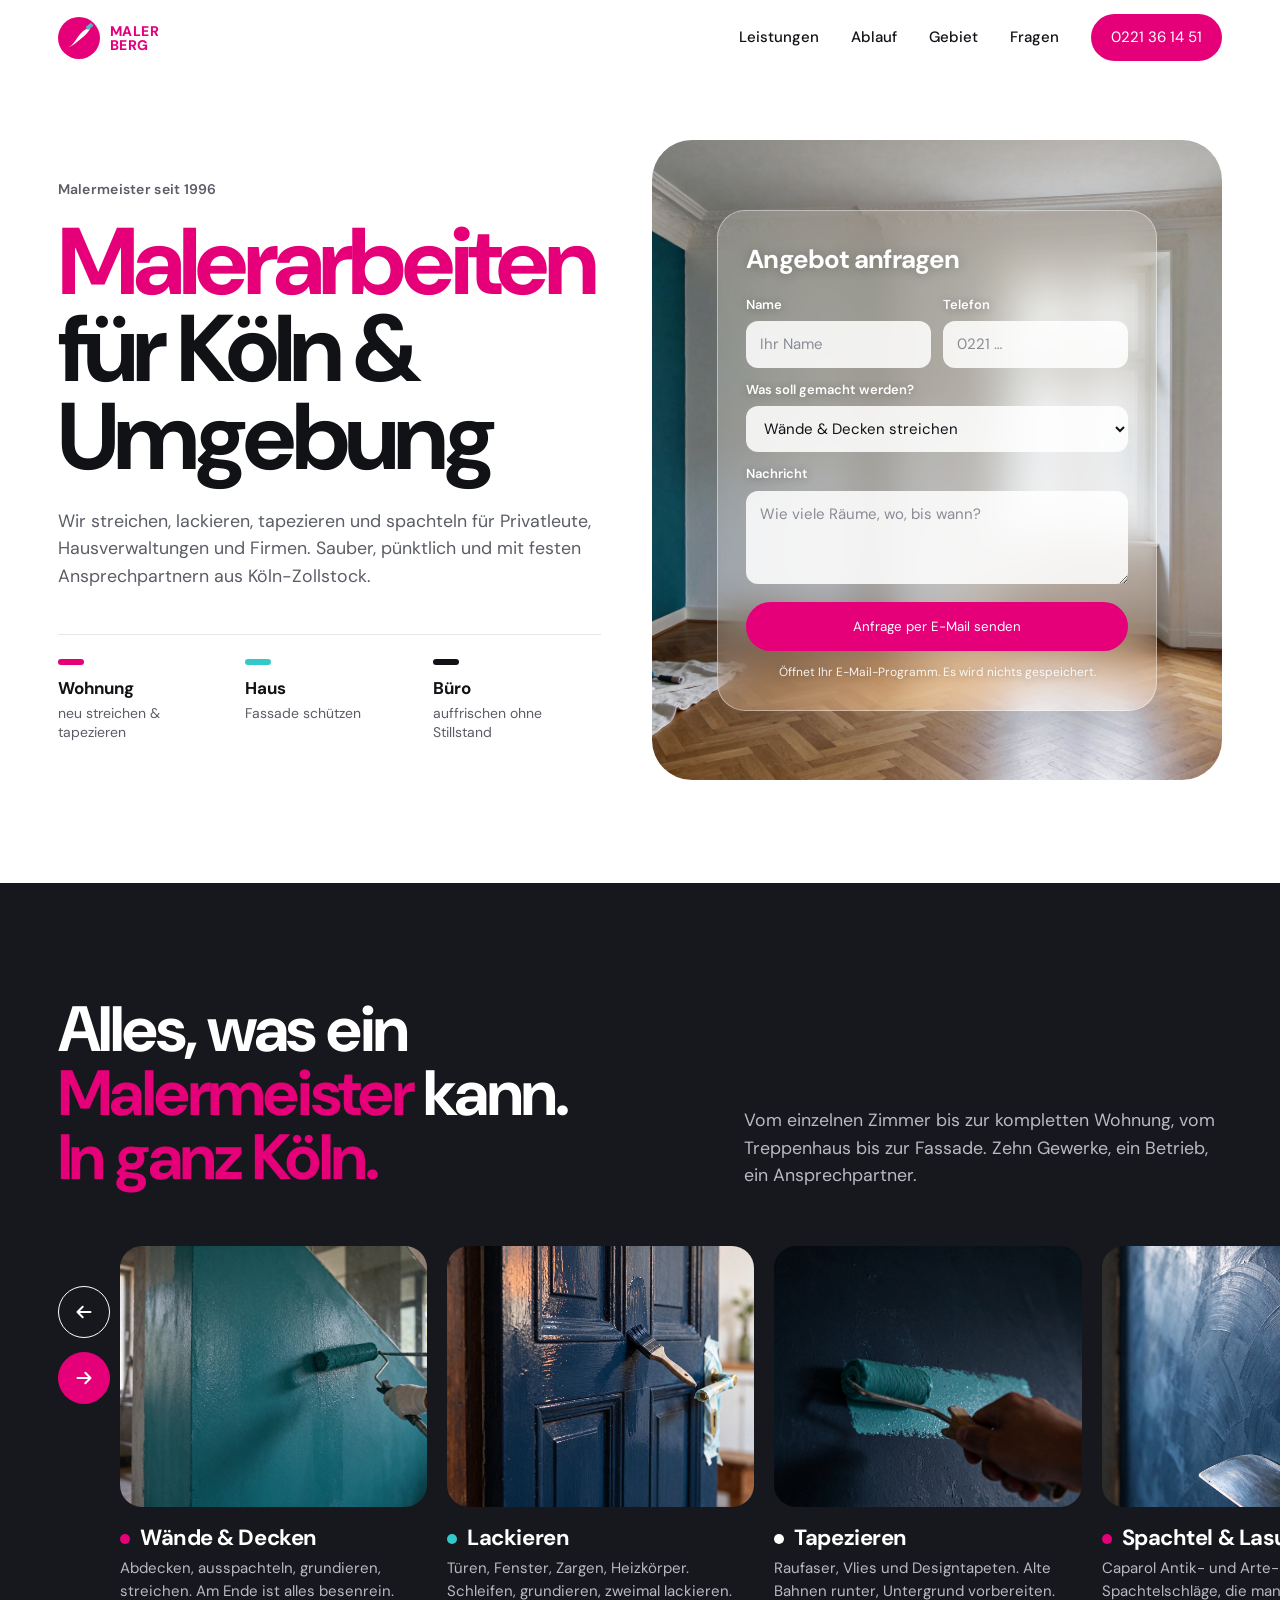
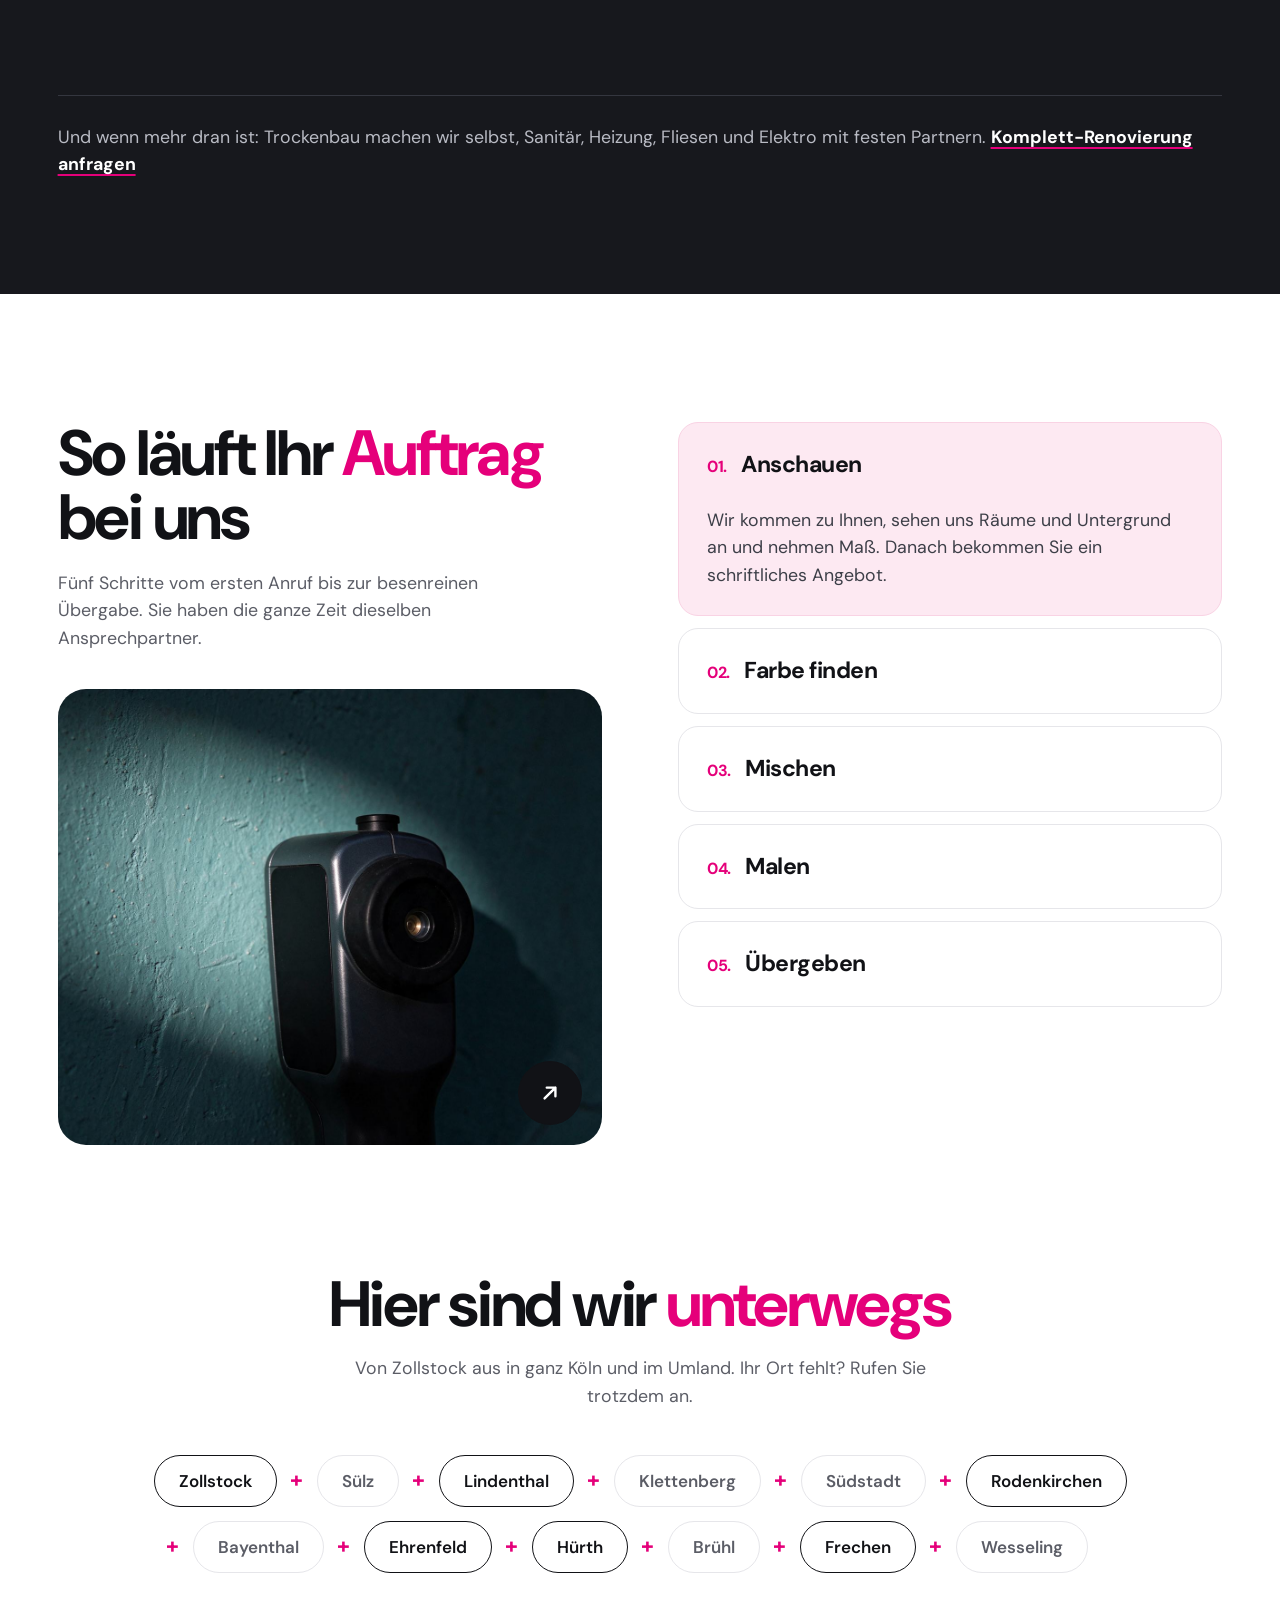
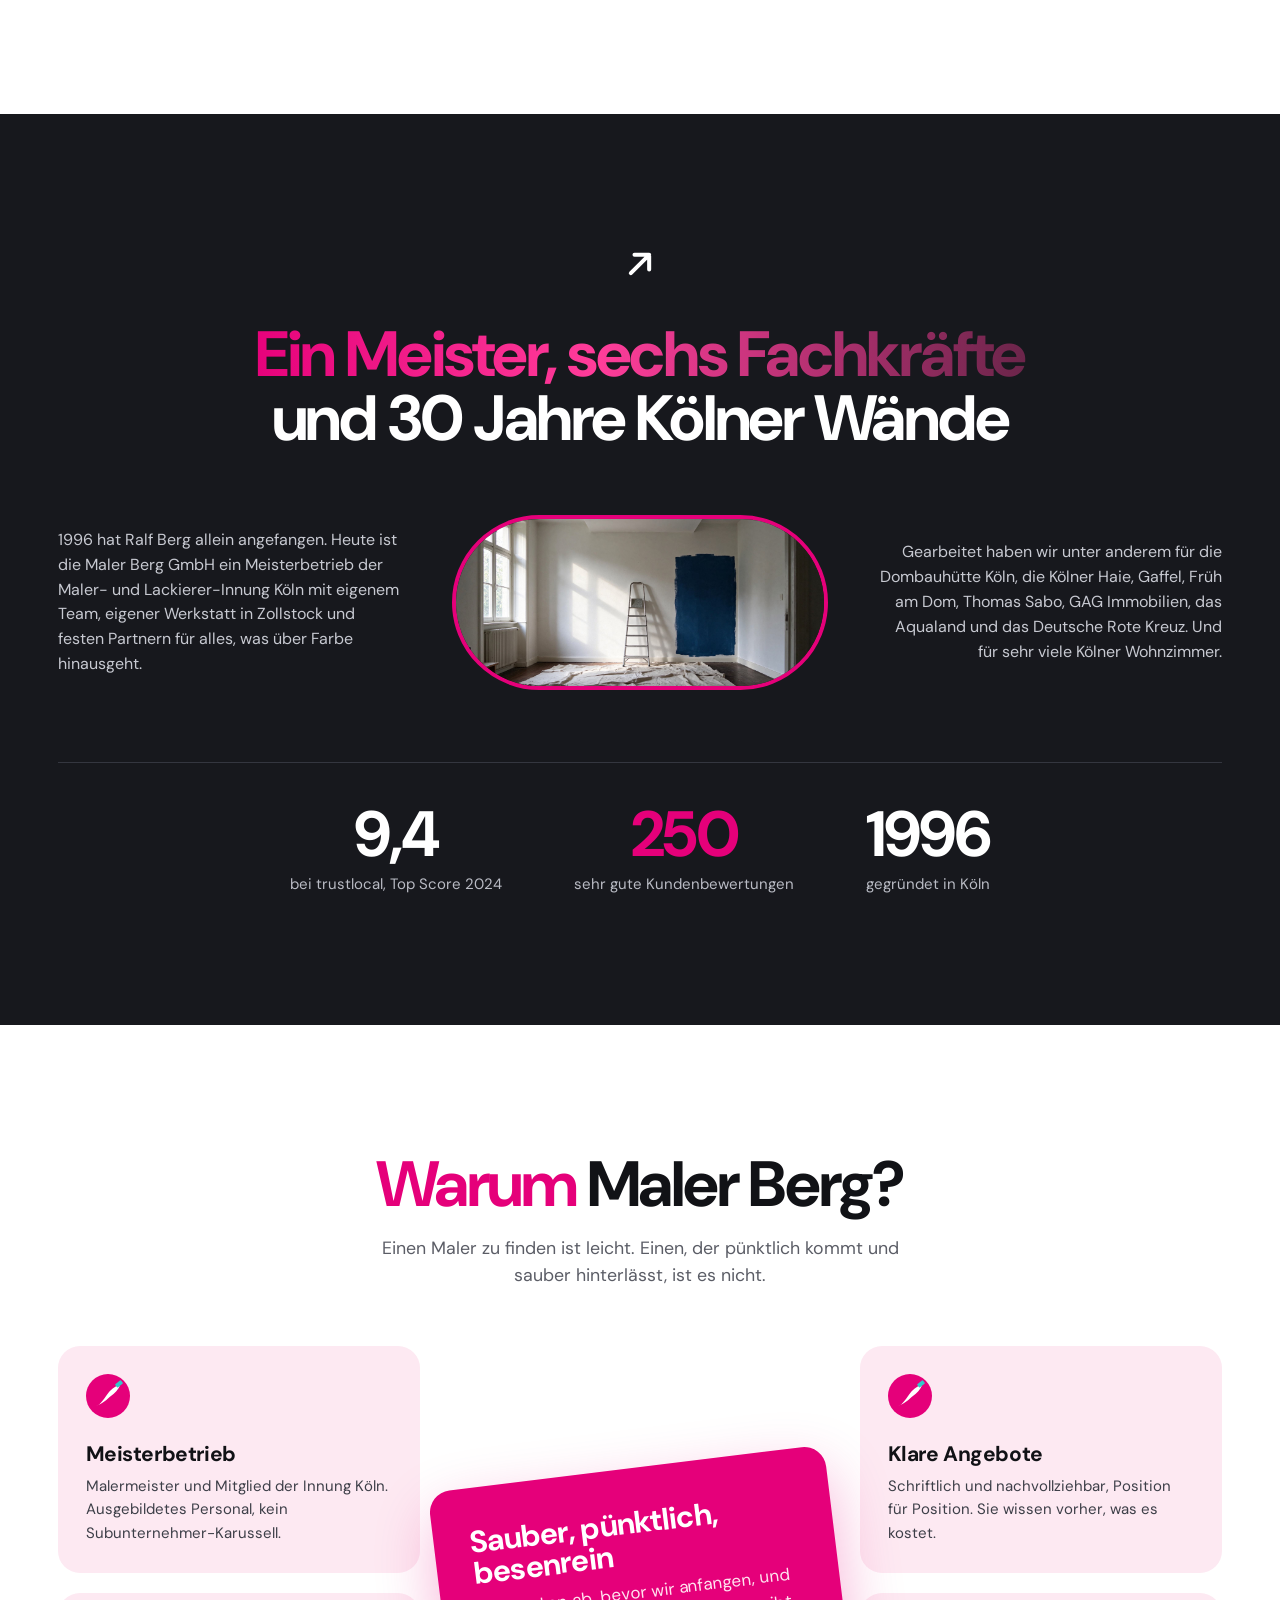
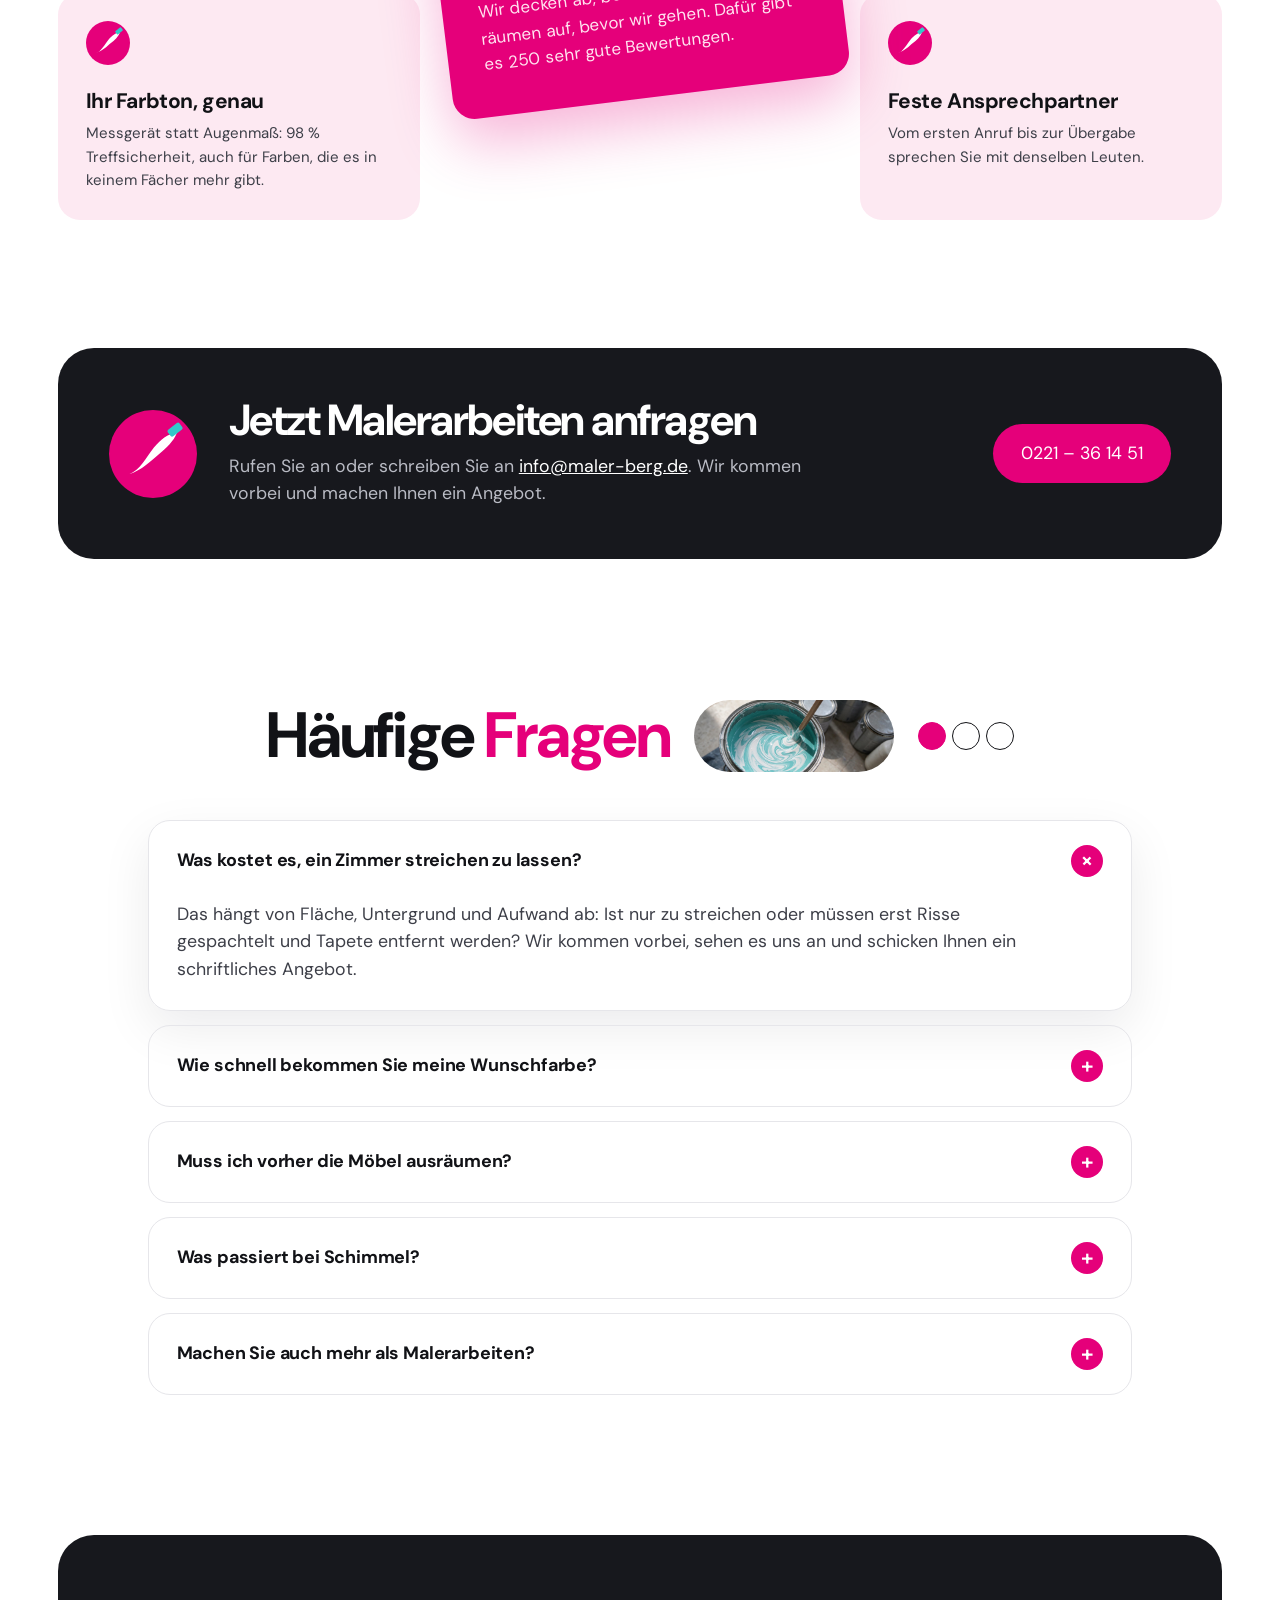
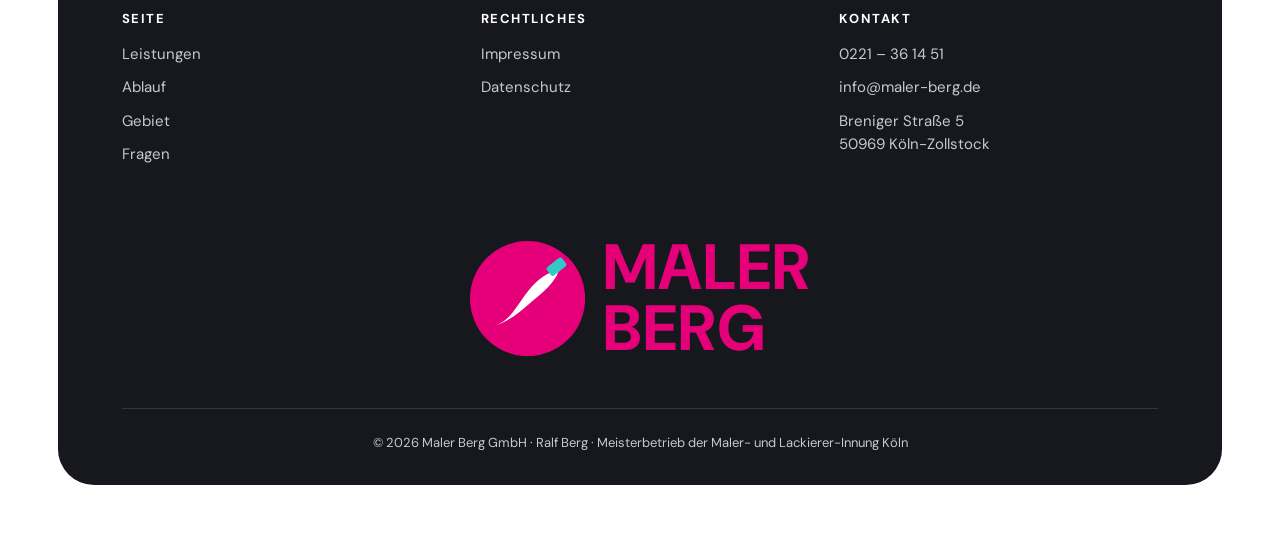
==== commit f6f79ca8: "Entwurf 5 wird die Startseite; Impressum und Datenschutz im neuen Stil Co-Authored-By: Claude Opus 5" ====
--- a/index.html
+++ b/index.html
@@ -3,165 +3,194 @@
 <head>
 <meta charset="utf-8">
 <meta name="viewport" content="width=device-width, initial-scale=1">
-<title>Maler Berg – Streichen Sie mal. Köln seit 1996.</title>
-<meta name="description" content="Maler Berg GmbH, Malermeisterbetrieb in Köln seit 1996: Malerarbeiten, Spachteltechnik, Farbmessung, Böden, Schimmelsanierung, Graffiti-Entfernung.">
-<link rel="preload" href="assets/fonts/stencil-latin.woff2" as="font" type="font/woff2" crossorigin>
+<title>Maler Berg – Malerarbeiten für Köln und Umgebung</title>
+<meta name="description" content="Malermeisterbetrieb aus Köln-Zollstock seit 1996: Innenanstrich, Lack, Tapete, Spachteltechnik, Fassade, Böden, Schimmel- und Graffitientfernung.">
 <link rel="preload" href="assets/fonts/dmsans-latin.woff2" as="font" type="font/woff2" crossorigin>
 <link rel="stylesheet" href="assets/css/site.css">
 <link rel="icon" href="assets/favicon.svg" type="image/svg+xml">
-<script>document.documentElement.classList.add('js')</script>
 </head>
 <body>
 
-<header class="bar">
-  <a class="bar__logo" href="#top">MALER<span>BERG</span></a>
-  <nav class="bar__nav" aria-label="Hauptnavigation">
-    <a href="#regal">Leistungen</a>
-    <a href="#faecher">Ablauf</a>
-    <a href="#wand">Kontakt</a>
+<svg width="0" height="0" style="position:absolute" aria-hidden="true">
+  <symbol id="mark" viewBox="0 0 48 48"><circle cx="24" cy="24" r="24" fill="#e5007a"/><path d="M11 35c6-2 9-9 13.5-14.5 3.6-4.4 8-8 12.5-8-1.8 4.5-5.4 8-9.8 11.6-4.6 3.8-9.2 8.6-16.2 10.9z" fill="#fff"/><rect x="32" y="8.5" width="8" height="4.5" rx="1" transform="rotate(-38 36 10.7)" fill="#32c9c9"/></symbol>
+  <symbol id="arrow" viewBox="0 0 24 24"><path d="M7 17 17 7M9 7h8v8" fill="none" stroke="currentColor" stroke-width="2.2" stroke-linecap="round" stroke-linejoin="round"/></symbol>
+</svg>
+
+<header class="top">
+  <a class="logo" href="#top"><svg><use href="#mark"/></svg><span>MALER<br>BERG</span></a>
+  <nav class="top__nav" aria-label="Hauptmenü">
+    <a href="#leistungen">Leistungen</a>
+    <a href="#ablauf">Ablauf</a>
+    <a href="#gebiet">Gebiet</a>
+    <a href="#fragen">Fragen</a>
   </nav>
-  <a class="bar__tel" href="tel:+49221361451">0221 36 14 51</a>
+  <a class="btn btn--sm" href="tel:+49221361451">0221 36 14 51</a>
 </header>
 
 <main id="top">
-  <!-- 1. The wall. Roll paint over it, then pull the film off the letters. -->
-  <section class="wall" id="wall" aria-labelledby="wall-h">
-    <h1 id="wall-h" class="wall__fallback">Maler Berg</h1>
-    <canvas class="wall__paint" id="paint" aria-hidden="true"></canvas>
-    <canvas class="wall__film" id="film" aria-hidden="true"></canvas>
-    <div class="roller" id="roller" aria-hidden="true"><i></i><b></b></div>
 
-    <div class="wall__hint" id="hint">
-      <p class="marker">Na los, streichen Sie mal!</p>
-      <span>Maus über die Wand ziehen · am Handy wischen</span>
+  <!-- Hero: headline left, photo with the enquiry form on glass right -->
+  <section class="hero">
+    <div class="hero__copy">
+      <p class="kicker">Malermeister seit 1996</p>
+      <h1><em>Maler&shy;arbeiten</em> für Köln &amp; Umgebung</h1>
+      <p class="hero__lead">Wir streichen, lackieren, tapezieren und spachteln für Privatleute, Hausverwaltungen und Firmen. Sauber, pünktlich und mit festen Ansprechpartnern aus Köln-Zollstock.</p>
+      <ul class="hero__three">
+        <li><b>Wohnung</b>neu streichen &amp; tapezieren</li>
+        <li><b>Haus</b>Fassade schützen</li>
+        <li><b>Büro</b>auffrischen ohne Stillstand</li>
+      </ul>
     </div>
 
-    <div class="wall__tools">
-      <div class="pots" role="group" aria-label="Farbe wählen">
-        <button style="--p:#32c9c9" data-p="#32c9c9" aria-pressed="true" aria-label="Berg-Türkis"></button>
-        <button style="--p:#e5007a" data-p="#e5007a" aria-pressed="false" aria-label="Berg-Magenta"></button>
-        <button style="--p:#10185a" data-p="#10185a" aria-pressed="false" aria-label="Domblau"></button>
-        <button style="--p:#f2b134" data-p="#f2b134" aria-pressed="false" aria-label="Kölsch-Gelb"></button>
-        <button style="--p:#ff5a36" data-p="#ff5a36" aria-pressed="false" aria-label="Karnevalsrot"></button>
-      </div>
-      <button class="peel" id="peel">Folie abziehen ↗</button>
-    </div>
-
-    <p class="wall__say">Malermeister für Köln und Umgebung. <b>Seit 1996.</b></p>
-  </section>
-
-  <!-- 2. Masking tape with what we do -->
-  <div class="tape" aria-hidden="true">
-    <div class="tape__run"><span>Streichen · Lackieren · Tapezieren · Spachteln · Böden verlegen · Schimmel weg · Graffiti weg · Farbe messen · Logos an die Wand ·&nbsp;</span><span>Streichen · Lackieren · Tapezieren · Spachteln · Böden verlegen · Schimmel weg · Graffiti weg · Farbe messen · Logos an die Wand ·&nbsp;</span></div>
-  </div>
-
-  <!-- 3. The workshop pinboard -->
-  <section class="board" aria-labelledby="board-h">
-    <h2 id="board-h" class="giant"><span>Farbe</span> <span class="out">ins</span> <span>Leben.</span></h2>
-    <div class="board__pins">
-      <figure class="pin pin--a"><img src="assets/img/hero-altbau.jpg" width="2400" height="1350" loading="lazy" alt="Fertig gestrichenes Altbauzimmer mit türkiser Wand"><figcaption class="marker">Sülz, Altbau</figcaption></figure>
-      <figure class="pin pin--b"><img src="assets/img/mischen.jpg" width="2400" height="1350" loading="lazy" alt="Türkise Farbe wird im Eimer verrührt"><figcaption class="marker">frisch gemischt</figcaption></figure>
-      <figure class="pin pin--c"><img src="assets/img/d-pinsel.jpg" width="1200" height="1500" loading="lazy" alt="Pinsel an der Wand, einer mit Magenta"></figure>
-      <div class="note">
-        <p>1996 hat <b>Ralf Berg</b> allein angefangen. Heute sind wir ein Malermeister und sechs Fachkräfte aus Köln-Zollstock und streichen, lackieren, tapezieren und spachteln für Privatleute, Hausverwaltungen und Firmen in ganz Köln.</p>
-        <p>Sauber, pünktlich und mit festen Ansprechpartnern. Dafür gibt es 250 sehr gute Bewertungen.</p>
-      </div>
-      <p class="stamp">Meister&shy;betrieb<br>Innung Köln</p>
+    <div class="hero__pic">
+      <img src="assets/img/hero-altbau.jpg" width="2400" height="1350" alt="Frisch gestrichenes Altbauzimmer mit türkiser Wand">
+      <form class="glass" id="ask" action="mailto:info@maler-berg.de" method="post" enctype="text/plain">
+        <p class="glass__h">Angebot anfragen</p>
+        <div class="glass__row">
+          <label><span>Name</span><input name="name" autocomplete="name" placeholder="Ihr Name"></label>
+          <label><span>Telefon</span><input name="tel" type="tel" autocomplete="tel" placeholder="0221 …"></label>
+        </div>
+        <label><span>Was soll gemacht werden?</span>
+          <select name="was">
+            <option>Wände &amp; Decken streichen</option>
+            <option>Lackieren</option>
+            <option>Tapezieren</option>
+            <option>Spachtel- &amp; Wischtechnik</option>
+            <option>Fassade</option>
+            <option>Böden</option>
+            <option>Schimmel</option>
+            <option>Graffiti entfernen</option>
+            <option>Komplette Renovierung</option>
+          </select>
+        </label>
+        <label><span>Nachricht</span><textarea name="text" rows="3" placeholder="Wie viele Räume, wo, bis wann?"></textarea></label>
+        <button class="btn" type="submit">Anfrage per E-Mail senden</button>
+        <p class="glass__note">Öffnet Ihr E-Mail-Programm. Es wird nichts gespeichert.</p>
+      </form>
     </div>
   </section>
 
-  <!-- 4. The shelf: every service is a tin -->
-  <section class="shelf" id="regal" aria-labelledby="shelf-h">
-    <div class="shelf__head">
-      <h2 id="shelf-h" class="giant">Das <span class="out">Regal</span></h2>
-      <p>Alles, was wir können, steht hier. <b>Machen Sie eine Dose auf.</b></p>
+  <!-- Services: dark band with a sliding row of cards -->
+  <section class="dark services" id="leistungen" aria-labelledby="svc-h">
+    <div class="services__head">
+      <h2 id="svc-h">Alles, was ein <em>Malermeister</em> kann. <em>In&nbsp;ganz&nbsp;Köln.</em></h2>
+      <p>Vom einzelnen Zimmer bis zur kompletten Wohnung, vom Treppenhaus bis zur Fassade. Zehn Gewerke, ein Betrieb, ein Ansprechpartner.</p>
     </div>
-    <div class="shelf__rows">
-      <div class="plank">
-        <button class="tin" style="--t:#32c9c9" data-i="0"><span class="tin__lid"></span><span class="tin__body"><b>Wände &amp; Decken</b><small>Innen&shy;anstrich</small></span></button>
-        <button class="tin" style="--t:#e5007a" data-i="1"><span class="tin__lid"></span><span class="tin__body"><b>Lack</b><small>Türen, Fenster</small></span></button>
-        <button class="tin" style="--t:#f2b134" data-i="2"><span class="tin__lid"></span><span class="tin__body"><b>Tapete</b><small>Raufaser bis Design</small></span></button>
-        <button class="tin" style="--t:#10185a" data-i="3"><span class="tin__lid"></span><span class="tin__body"><b>Spachtel</b><small>&amp; Wischtechnik</small></span></button>
-        <button class="tin" style="--t:#7cc6a6" data-i="4"><span class="tin__lid"></span><span class="tin__body"><b>Fassade</b><small>außen</small></span></button>
+    <div class="slider">
+      <div class="slider__nav">
+        <button class="round" data-dir="-1" aria-label="Zurück"><svg style="transform:rotate(-135deg)"><use href="#arrow"/></svg></button>
+        <button class="round round--red" data-dir="1" aria-label="Weiter"><svg style="transform:rotate(45deg)"><use href="#arrow"/></svg></button>
       </div>
-      <div class="plank">
-        <button class="tin" style="--t:#ff5a36" data-i="5"><span class="tin__lid"></span><span class="tin__body"><b>Farb&shy;messung</b><small>Brillux MF 100</small></span></button>
-        <button class="tin" style="--t:#8a8f9c" data-i="6"><span class="tin__lid"></span><span class="tin__body"><b>Böden</b><small>legen &amp; beschichten</small></span></button>
-        <button class="tin" style="--t:#2a3ba8" data-i="7"><span class="tin__lid"></span><span class="tin__body"><b>Schimmel</b><small>geprüfte Sachkunde</small></span></button>
-        <button class="tin" style="--t:#1c1c1c" data-i="8"><span class="tin__lid"></span><span class="tin__body"><b>Graffiti</b><small>entfernen</small></span></button>
-        <button class="tin" style="--t:#f0eee8" data-i="9"><span class="tin__lid"></span><span class="tin__body"><b>Rundum</b><small>Renovierung</small></span></button>
-      </div>
+      <ul class="slider__track" id="track">
+        <li class="card"><img src="assets/img/malen.jpg" width="2400" height="1350" loading="lazy" alt="Wand wird mit der Rolle gestrichen"><h3>Wände &amp; Decken</h3><p>Abdecken, ausspachteln, grundieren, streichen. Am Ende ist alles besenrein.</p></li>
+        <li class="card"><img src="assets/img/lack.jpg" width="1200" height="1600" loading="lazy" alt="Tür wird lackiert"><h3>Lackieren</h3><p>Türen, Fenster, Zargen, Heizkörper. Schleifen, grundieren, zweimal lackieren.</p></li>
+        <li class="card"><img src="assets/img/d-rolle.jpg" width="2400" height="1600" loading="lazy" alt="Farbrolle auf frisch gestrichener Wand"><h3>Tapezieren</h3><p>Raufaser, Vlies und Designtapeten. Alte Bahnen runter, Untergrund vorbereiten.</p></li>
+        <li class="card"><img src="assets/img/spachtel.jpg" width="1200" height="1600" loading="lazy" alt="Spachteltechnik an einer Wand"><h3>Spachtel &amp; Lasur</h3><p>Caparol Antik- und Arte-Lasur, Spachtelschläge, die man sehen darf.</p></li>
+        <li class="card"><img src="assets/img/fassade.jpg" width="1200" height="1600" loading="lazy" alt="Hausfassade in Köln"><h3>Fassade</h3><p>Anstrich und Ausbesserung außen, mit festem Gerüstpartner.</p></li>
+        <li class="card"><img src="assets/img/messen.jpg" width="2400" height="1350" loading="lazy" alt="Farbmessgerät an der Wand"><h3>Farbmessung</h3><p>Jeder Ton direkt an der Wand abgelesen, zu 98 % genau, in 1–2 Werktagen gemischt.</p></li>
+        <li class="card"><img src="assets/img/boden.jpg" width="1200" height="1600" loading="lazy" alt="Neu verlegter Boden"><h3>Böden</h3><p>CV, Linoleum, Kautschuk, Parkett, Laminat. Beschichtungen für Garage und Keller.</p></li>
+        <li class="card"><img src="assets/img/schimmel.jpg" width="1200" height="1600" loading="lazy" alt="Feuchtemessung an einer Wand"><h3>Schimmel</h3><p>Mit Feuchtemessung und Protokoll. Geprüfte Sachkunde (Innung 2007, TÜV 2013).</p></li>
+        <li class="card"><img src="assets/img/graffiti.jpg" width="1200" height="1600" loading="lazy" alt="Mit Graffiti besprühte Wand"><h3>Graffiti entfernen</h3><p>Schonend mit Reinigern oder Strahlgut, auf Wunsch mit Schutzanstrich.</p></li>
+        <li class="card"><img src="assets/img/logo-wand.jpg" width="1200" height="1600" loading="lazy" alt="Firmenlogo an einer Bürowand"><h3>Logos an die Wand</h3><p>Ihr Firmenlogo in Negativfolien-Technik, gestochen scharf gemalt.</p></li>
+      </ul>
     </div>
-    <div class="spill" id="spill" aria-live="polite">
-      <article><h3>Wände &amp; Decken</h3><p>Anstriche in Wohnungen, Treppenhäusern und Büros. Wir decken ab, spachteln aus, grundieren und streichen, und am Ende ist alles besenrein.</p></article>
-      <article hidden><h3>Lack</h3><p>Türen, Fenster, Zargen und Heizkörper. Schleifen, grundieren, zweimal lackieren, ohne Nasen.</p></article>
-      <article hidden><h3>Tapete</h3><p>Raufaser, Vlies und Designtapeten. Alte runter, Untergrund vorbereiten, Bahn für Bahn neu.</p></article>
-      <article hidden><h3>Spachtel &amp; Wischtechnik</h3><p>Caparol Antik-Lasur, Arte-Lasur und Spachtelmassen: Lasuren wie ein Schleier, Spachtelschläge, die man sehen darf.</p></article>
-      <article hidden><h3>Fassade</h3><p>Anstrich und Ausbesserung außen, mit Gerüstpartner. Ihr Haus bekommt wieder ein Gesicht.</p></article>
-      <article hidden><h3>Farbmessung</h3><p>Mit dem Brillux MF 100 lesen wir jeden Ton direkt an der Wand ab, zu 98 % genau, auch Farben, die es in keinem Fächer mehr gibt. In 1–2 Werktagen ist sie gemischt.</p></article>
-      <article hidden><h3>Böden</h3><p>CV, PVC, Linoleum, Kautschuk, Teppich, Parkett und Laminat verlegen. Beschichtungen für Garage, Keller, Lager und Balkon.</p></article>
-      <article hidden><h3>Schimmel</h3><p>Mit Feuchtemessung und Protokoll. Geprüfte Sachkunde vom Landesinnungsverband Nordrhein (2007) und TÜV Rheinland (2013). Für das Angebot erheben wir eine Gebühr, die bei Auftrag angerechnet wird.</p></article>
-      <article hidden><h3>Graffiti</h3><p>Schonend mit Reinigern oder Strahlgut, ohne die Bausubstanz anzugreifen. Auf Wunsch mit Schutzanstrich, damit der nächste Tag leichter weggeht.</p></article>
-      <article hidden><h3>Rundum-Renovierung</h3><p>Die ganze Wohnung aus einer Hand: Trockenbau, und mit festen Partnern auch Sanitär, Heizung, Fliesen und Elektro. Ein Ansprechpartner für alles.</p></article>
+    <p class="services__foot">Und wenn mehr dran ist: Trockenbau machen wir selbst, Sanitär, Heizung, Fliesen und Elektro mit festen Partnern. <a href="#kontakt">Komplett-Renovierung anfragen</a></p>
+  </section>
+
+  <!-- How it works: photo left, five steps right -->
+  <section class="process" id="ablauf" aria-labelledby="proc-h">
+    <div class="process__left">
+      <h2 id="proc-h">So läuft Ihr <em>Auftrag</em> bei uns</h2>
+      <p>Fünf Schritte vom ersten Anruf bis zur besenreinen Übergabe. Sie haben die ganze Zeit dieselben Ansprechpartner.</p>
+      <figure class="process__pic">
+        <img src="assets/img/d-messen.jpg" width="1200" height="1500" loading="lazy" alt="Farbton wird an der Wand gemessen">
+        <a class="round round--dark" href="#kontakt" aria-label="Zum Kontakt"><svg><use href="#arrow"/></svg></a>
+      </figure>
+    </div>
+    <ol class="steps" id="steps">
+      <li class="is-on"><button aria-expanded="true"><span>01.</span> Anschauen</button><p>Wir kommen zu Ihnen, sehen uns Räume und Untergrund an und nehmen Maß. Danach bekommen Sie ein schriftliches Angebot.</p></li>
+      <li><button aria-expanded="false"><span>02.</span> Farbe finden</button><p>Sie haben einen Wunschton, aber keinen Namen dafür? Wir lesen ihn mit dem Brillux MF 100 direkt an der Wand oder am Kissen ab.</p></li>
+      <li><button aria-expanded="false"><span>03.</span> Mischen</button><p>Die Farbe wird genau nach Messung gemischt und ist in 1–2 Werktagen fertig.</p></li>
+      <li><button aria-expanded="false"><span>04.</span> Malen</button><p>Möbel und Böden werden abgedeckt, Löcher gespachtelt, grundiert, dann zweimal gestrichen.</p></li>
+      <li><button aria-expanded="false"><span>05.</span> Übergeben</button><p>Wir gehen gemeinsam durch, räumen auf und hinterlassen alles besenrein.</p></li>
+    </ol>
+  </section>
+
+  <!-- Area: pills joined by plus signs -->
+  <section class="area" id="gebiet" aria-labelledby="area-h">
+    <h2 id="area-h">Hier sind wir <em>unterwegs</em></h2>
+    <p>Von Zollstock aus in ganz Köln und im Umland. Ihr Ort fehlt? Rufen Sie trotzdem an.</p>
+    <ul class="pills">
+      <li class="pill pill--solid">Zollstock</li><li>Sülz</li><li class="pill--solid">Lindenthal</li><li>Klettenberg</li>
+      <li>Südstadt</li><li class="pill--solid">Rodenkirchen</li><li>Bayenthal</li><li class="pill--solid">Ehrenfeld</li>
+      <li class="pill--solid">Hürth</li><li>Brühl</li><li class="pill--solid">Frechen</li><li>Wesseling</li>
+    </ul>
+  </section>
+
+  <!-- Dark: experienced painters, image capsule in the middle -->
+  <section class="dark crew" aria-labelledby="crew-h">
+    <svg class="crew__arrow"><use href="#arrow"/></svg>
+    <h2 id="crew-h"><em class="fade">Ein Meister, sechs Fachkräfte</em> und 30 Jahre Kölner Wände</h2>
+    <div class="crew__row">
+      <p>1996 hat Ralf Berg allein angefangen. Heute ist die Maler Berg GmbH ein Meisterbetrieb der Maler- und Lackierer-Innung Köln mit eigenem Team, eigener Werkstatt in Zollstock und festen Partnern für alles, was über Farbe hinausgeht.</p>
+      <figure class="crew__pic"><img src="assets/img/werkstatt-wand.jpg" width="2400" height="1350" loading="lazy" alt="Wand in der Werkstatt mit Farbeimern"></figure>
+      <p>Gearbeitet haben wir unter anderem für die Dombauhütte Köln, die Kölner Haie, Gaffel, Früh am Dom, Thomas Sabo, GAG Immobilien, das Aqualand und das Deutsche Rote Kreuz. Und für sehr viele Kölner Wohnzimmer.</p>
+    </div>
+    <ul class="crew__nums">
+      <li><b>9,4</b>bei trustlocal, Top Score 2024</li>
+      <li><b>250</b>sehr gute Kundenbewertungen</li>
+      <li><b>1996</b>gegründet in Köln</li>
+    </ul>
+  </section>
+
+  <!-- Why us: four pink cards around one tilted card -->
+  <section class="why" aria-labelledby="why-h">
+    <h2 id="why-h"><em>Warum</em> Maler Berg?</h2>
+    <p class="why__lead">Einen Maler zu finden ist leicht. Einen, der pünktlich kommt und sauber hinterlässt, ist es nicht.</p>
+    <div class="why__grid">
+      <article class="tile"><svg><use href="#mark"/></svg><h3>Meisterbetrieb</h3><p>Malermeister und Mitglied der Innung Köln. Ausgebildetes Personal, kein Subunternehmer-Karussell.</p></article>
+      <article class="tile"><svg><use href="#mark"/></svg><h3>Ihr Farbton, genau</h3><p>Messgerät statt Augenmaß: 98 % Treffsicherheit, auch für Farben, die es in keinem Fächer mehr gibt.</p></article>
+      <article class="tile tile--tilt"><h3>Sauber, pünktlich, besenrein</h3><p>Wir decken ab, bevor wir anfangen, und räumen auf, bevor wir gehen. Dafür gibt es 250 sehr gute Bewertungen.</p></article>
+      <article class="tile"><svg><use href="#mark"/></svg><h3>Klare Angebote</h3><p>Schriftlich und nachvollziehbar, Position für Position. Sie wissen vorher, was es kostet.</p></article>
+      <article class="tile"><svg><use href="#mark"/></svg><h3>Feste Ansprechpartner</h3><p>Vom ersten Anruf bis zur Übergabe sprechen Sie mit denselben Leuten.</p></article>
     </div>
   </section>
 
-  <!-- 5. The fan deck: five steps fan out as you scroll -->
-  <section class="fan" id="faecher" aria-labelledby="fan-h">
-    <div class="fan__stage">
-      <h2 id="fan-h" class="giant">So <span class="out">läuft's</span></h2>
-      <div class="fan__deck" id="deck">
-        <div class="blade" style="--b:#f0eee8;--bi:#10185a"><b>1 · Anschauen</b><span>Wir kommen vorbei und nehmen Maß.</span></div>
-        <div class="blade" style="--b:#f2b134;--bi:#10185a"><b>2 · Messen</b><span>Wunschton direkt an der Wand ablesen.</span></div>
-        <div class="blade" style="--b:#ff5a36;--bi:#fff"><b>3 · Mischen</b><span>Farbe in 1–2 Werktagen fertig.</span></div>
-        <div class="blade" style="--b:#e5007a;--bi:#fff"><b>4 · Malen</b><span>Abdecken, vorbereiten, streichen.</span></div>
-        <div class="blade" style="--b:#32c9c9;--bi:#10185a"><b>5 · Übergeben</b><span>Durchgehen, aufräumen, besenrein.</span></div>
-        <i class="fan__pin" aria-hidden="true"></i>
-      </div>
+  <!-- CTA bar -->
+  <section class="cta" id="kontakt" aria-labelledby="cta-h">
+    <svg class="cta__mark"><use href="#mark"/></svg>
+    <div>
+      <h2 id="cta-h">Jetzt Malerarbeiten anfragen</h2>
+      <p>Rufen Sie an oder schreiben Sie an <a href="mailto:info@maler-berg.de">info@maler-berg.de</a>. Wir kommen vorbei und machen Ihnen ein Angebot.</p>
     </div>
+    <a class="btn" href="tel:+49221361451">0221 – 36 14 51</a>
   </section>
 
-  <!-- 6. Who we painted for: names on tape, two giant stencil numbers -->
-  <section class="names" aria-labelledby="names-h">
-    <h2 id="names-h" class="giant">Hier <span class="out">waren</span> wir</h2>
-    <ul class="names__tape">
-      <li style="--r:-3deg">Dombauhütte Köln</li>
-      <li style="--r:2deg">Kölner Haie</li>
-      <li style="--r:-1deg">Gaffel</li>
-      <li style="--r:4deg">Früh am Dom</li>
-      <li style="--r:-4deg">Thomas Sabo</li>
-      <li style="--r:1deg">GAG Immobilien</li>
-      <li style="--r:-2deg">Aqualand Köln</li>
-      <li style="--r:3deg">Deutsches Rotes Kreuz</li>
-      <li style="--r:-2deg">viele Wohnzimmer in Köln</li>
-    </ul>
-    <div class="names__nums">
-      <p><b>9,4</b><span>bei trustlocal, 36 Bewertungen, Top Score 2024</span></p>
-      <p><b>250</b><span>sehr gute Kundenbewertungen</span></p>
+  <!-- FAQ -->
+  <section class="faq" id="fragen" aria-labelledby="faq-h">
+    <div class="faq__head">
+      <h2 id="faq-h">Häufige <em>Fragen</em></h2>
+      <img class="faq__strip" src="assets/img/mischen.jpg" width="2400" height="1350" loading="lazy" alt="Türkise Farbe wird im Eimer verrührt">
+      <span class="faq__dots" aria-hidden="true"><i></i><i></i><i></i></span>
     </div>
-  </section>
-
-  <!-- 7. Contact: a tagged brick wall. We remove graffiti, so: remove it. -->
-  <section class="brick" id="wand" aria-labelledby="brick-h">
-    <div class="brick__clean">
-      <h2 id="brick-h" class="giant">Ruf <span class="out">an.</span></h2>
-      <a class="brick__tel" href="tel:+49221361451">0221 – 36 14 51</a>
-      <p class="brick__lines"><a href="mailto:info@maler-berg.de">info@maler-berg.de</a><span>Breniger Straße 5, 50969 Köln-Zollstock</span><span>Fax 0221 – 93 62 51 2</span></p>
-      <a class="go" id="ask" href="mailto:info@maler-berg.de?subject=Angebotsanfrage">Angebot anfragen</a>
+    <div class="faq__list">
+      <details open><summary>Was kostet es, ein Zimmer streichen zu lassen?</summary><p>Das hängt von Fläche, Untergrund und Aufwand ab: Ist nur zu streichen oder müssen erst Risse gespachtelt und Tapete entfernt werden? Wir kommen vorbei, sehen es uns an und schicken Ihnen ein schriftliches Angebot.</p></details>
+      <details><summary>Wie schnell bekommen Sie meine Wunschfarbe?</summary><p>Wir messen den Ton mit dem Brillux MF 100 direkt am Vorbild. Die Farbe ist dann in 1–2 Werktagen gemischt.</p></details>
+      <details><summary>Muss ich vorher die Möbel ausräumen?</summary><p>Nein. Wir rücken Möbel zur Seite und decken Möbel und Böden ab. Kleine, zerbrechliche Dinge räumen Sie am besten vorher weg.</p></details>
+      <details><summary>Was passiert bei Schimmel?</summary><p>Wir messen die Feuchte und protokollieren den Befund. Für dieses Angebot erheben wir eine Gebühr, die bei Auftrag angerechnet wird.</p></details>
+      <details><summary>Machen Sie auch mehr als Malerarbeiten?</summary><p>Ja. Trockenbau und Böden machen wir selbst, für Sanitär, Heizung, Fliesen und Elektro arbeiten wir mit festen Partnern. Sie haben trotzdem nur einen Ansprechpartner.</p></details>
     </div>
-    <div class="brick__tag" id="tag" aria-hidden="true">
-      <img src="assets/img/graffiti.jpg" width="2400" height="1350" loading="lazy" alt="">
-      <p class="tag1">RUF AN!</p>
-      <p class="tag2">0221 ✶ 36 14 51</p>
-      <i class="spray" id="spray"></i>
-    </div>
-    <button class="wash" id="wash">Graffiti entfernen 💦</button>
   </section>
 </main>
 
-<footer class="drop">
-  <p class="drop__mark">MALER<span>BERG</span></p>
-  <nav aria-label="Fußzeile"><a href="impressum.html">Impressum</a><a href="datenschutz.html">Datenschutz</a><span>© 2026 Maler Berg GmbH · Ralf Berg</span></nav>
+<footer class="foot">
+  <div class="foot__cols">
+    <nav aria-label="Seiten"><h3>Seite</h3><a href="#leistungen">Leistungen</a><a href="#ablauf">Ablauf</a><a href="#gebiet">Gebiet</a><a href="#fragen">Fragen</a></nav>
+    <nav aria-label="Rechtliches"><h3>Rechtliches</h3><a href="impressum.html">Impressum</a><a href="datenschutz.html">Datenschutz</a></nav>
+    <div><h3>Kontakt</h3><a href="tel:+49221361451">0221 – 36 14 51</a><a href="mailto:info@maler-berg.de">info@maler-berg.de</a><span>Breniger Straße 5<br>50969 Köln-Zollstock</span></div>
+  </div>
+  <a class="foot__logo" href="#top"><svg><use href="#mark"/></svg><span>MALER<br>BERG</span></a>
+  <p class="foot__copy">© 2026 Maler Berg GmbH · Ralf Berg · Meisterbetrieb der Maler- und Lackierer-Innung Köln</p>
 </footer>
 
 <script src="assets/js/site.js"></script>
--- a/assets/css/site.css
+++ b/assets/css/site.css
@@ -1,217 +1,244 @@
-/* Maler Berg — the page is a wall. */
-@font-face { font-family: "Stencil"; src: url("../fonts/stencil-latin.woff2") format("woff2"); font-weight: 800; font-display: swap; }
+/* Design 5: clean white, bold sans, one hot accent, dark bands */
 @font-face { font-family: "DM Sans"; src: url("../fonts/dmsans-latin.woff2") format("woff2"); font-weight: 100 1000; font-display: swap; }
-@font-face { font-family: "Marker"; src: url("../fonts/marker-latin.woff2") format("woff2"); font-weight: 400; font-display: swap; }
 
 :root {
-  --paint: #32c9c9;
-  --navy: #10185a;
-  --magenta: #e5007a;
-  --plaster: #e8e4dc;
-  --plaster-2: #dcd6cb;
-  --tape: #e9d9a6;
-  --ink: #12152e;
-  --stencil: "Stencil", Impact, sans-serif;
-  --sans: "DM Sans", system-ui, sans-serif;
-  --marker: "Marker", "Comic Sans MS", cursive;
-  --m: clamp(16px, 4vw, 56px);
+  --hot: #e5007a;
+  --hot-2: #ff3d9a;
+  --teal: #32c9c9;
+  --ink: #111216;
+  --dark: #17181d;
+  --dark-2: #23242b;
+  --mute: #5b5d66;
+  --pink: #fde9f2;
+  --pink-2: #f9d3e4;
+  --line: #e6e6ea;
+  --m: clamp(16px, 4.5vw, 72px);
+  --r: 28px;
   --ease: cubic-bezier(.2, .8, .1, 1);
-  --pop: cubic-bezier(.3, 1.6, .5, 1);
-  /* plaster grain, drawn once */
-  --grain: url("data:image/svg+xml,%3Csvg xmlns='http://www.w3.org/2000/svg' width='240' height='240'%3E%3Cfilter id='n'%3E%3CfeTurbulence type='fractalNoise' baseFrequency='.9' numOctaves='3' stitchTiles='stitch'/%3E%3CfeColorMatrix values='0 0 0 0 0 0 0 0 0 0 0 0 0 0 0 0 0 0 .22 0'/%3E%3C/filter%3E%3Crect width='100%25' height='100%25' filter='url(%23n)'/%3E%3C/svg%3E");
 }
-@property --paint { syntax: "<color>"; inherits: true; initial-value: #32c9c9; }
-html { transition: --paint .6s; }
 
 *, *::before, *::after { box-sizing: border-box; }
-html { -webkit-text-size-adjust: 100%; scroll-behavior: smooth; }
-body { margin: 0; background: var(--plaster) var(--grain); color: var(--ink); font-family: var(--sans); font-size: clamp(17px, 1rem + .3vw, 20px); line-height: 1.5; overflow-x: hidden; }
+html { scroll-behavior: smooth; -webkit-text-size-adjust: 100%; }
+@media (prefers-reduced-motion: reduce) { html { scroll-behavior: auto; } *, *::before, *::after { transition: none !important; animation: none !important; } }
+body { margin: 0; background: #fff; color: var(--ink); font-family: "DM Sans", system-ui, sans-serif; font-size: clamp(16px, .95rem + .2vw, 18px); line-height: 1.55; overflow-x: hidden; }
 img { display: block; max-width: 100%; height: auto; }
-h1, h2, h3, p, ul, figure { margin: 0; padding: 0; }
 a { color: inherit; }
-button { font: inherit; color: inherit; cursor: pointer; }
-:focus-visible { outline: 3px dashed var(--magenta); outline-offset: 4px; }
-.marker { font-family: var(--marker); }
-
-/* Giant stencil headings, one word painted, one word only outlined (still taped) */
-.giant { font-family: var(--stencil); font-weight: 800; text-transform: uppercase; font-size: clamp(64px, 13vw, 220px); line-height: .82; letter-spacing: -.01em; }
-.giant .out { color: transparent; -webkit-text-stroke: clamp(2px, .3vw, 4px) var(--stroke, var(--ink)); }
-.shelf .giant .out { --stroke: #fff; }
-.board .giant .out, .fan .giant .out { --stroke: var(--navy); }
-
-/* Bar */
-.bar { position: fixed; z-index: 50; top: 14px; left: 50%; transform: translateX(-50%); display: flex; align-items: center; gap: 22px; padding: 8px 8px 8px 20px; background: var(--ink); color: #fff; border-radius: 999px; font-size: 15px; white-space: nowrap; }
-.bar a { text-decoration: none; }
-.bar__logo { font-family: var(--stencil); font-size: 22px; letter-spacing: .02em; }
-.bar__logo span { color: var(--paint); }
-.bar__nav { display: flex; gap: 18px; }
-.bar__nav a:hover { color: var(--paint); }
-.bar__tel { background: var(--paint); color: var(--ink); padding: 8px 16px; border-radius: 999px; font-weight: 600; transition: transform .3s var(--pop); }
-.bar__tel:hover { transform: scale(1.06) rotate(-2deg); }
-
-/* 1. The wall */
-.wall { position: relative; height: 100svh; min-height: 560px; overflow: hidden; background: var(--plaster) var(--grain); cursor: none; touch-action: pan-y; user-select: none; }
-.wall__paint, .wall__film { position: absolute; inset: 0; width: 100%; height: 100%; }
-.wall__fallback { position: absolute; inset: 22% var(--m) auto; font-family: var(--stencil); font-size: clamp(90px, 22vw, 380px); line-height: .8; text-transform: uppercase; color: var(--navy); }
-.js .wall__fallback { position: absolute; width: 1px; height: 1px; overflow: hidden; clip: rect(0 0 0 0); inset: auto; }
-.roller { position: absolute; left: 0; top: 0; z-index: 4; pointer-events: none; opacity: 0; transition: opacity .3s; }
-.roller.on { opacity: 1; }
-.roller i { position: absolute; left: -70px; top: -14px; width: 140px; height: 28px; border-radius: 14px; background: var(--paint); outline: 3px solid var(--ink); outline-offset: -3px; }
-.roller b { position: absolute; left: 60px; top: 10px; width: 46px; height: 120px; border: 6px solid var(--ink); border-left: 0; border-bottom: 0; border-radius: 0 18px 0 0; }
-.roller b::after { content: ""; position: absolute; right: -14px; bottom: -86px; width: 22px; height: 86px; background: var(--ink); border-radius: 6px; }
-.wall__hint { position: absolute; z-index: 3; left: 50%; bottom: 140px; transform: translateX(-50%) rotate(-3deg); text-align: center; pointer-events: none; transition: opacity .5s, transform .5s var(--ease); }
-.wall__hint p { font-size: clamp(26px, 3.4vw, 48px); color: var(--ink); line-height: 1.1; }
-.wall__hint span { display: inline-block; margin-top: 8px; font-size: 14px; background: var(--ink); color: #fff; padding: 4px 12px; }
-.wall__hint.gone { opacity: 0; transform: translateX(-50%) rotate(-3deg) translateY(20px); }
-.wall__tools { position: absolute; z-index: 5; left: var(--m); right: var(--m); bottom: 64px; display: flex; align-items: center; justify-content: space-between; gap: 16px; cursor: auto; }
-.pots { display: flex; gap: 10px; }
-.pots button { width: 46px; height: 46px; border: 0; border-radius: 50%; background: var(--p); outline: 3px solid var(--ink); outline-offset: -3px; transition: transform .3s var(--pop); }
-.pots button:hover { transform: translateY(-4px); }
-.pots button[aria-pressed="true"] { transform: scale(1.18); outline-width: 5px; outline-offset: -5px; }
-.peel { border: 0; background: var(--ink); color: #fff; font-weight: 600; padding: 14px 22px; border-radius: 999px; transition: transform .3s var(--pop), background .3s; }
-.peel:hover { transform: rotate(-3deg) scale(1.05); }
-.peel.ready { background: var(--magenta); animation: nudge 1.2s var(--ease) infinite; }
-.peel:disabled { opacity: 0; pointer-events: none; }
-@keyframes nudge { 0%, 100% { transform: none; } 50% { transform: rotate(-4deg) scale(1.08); } }
-.wall__say { position: absolute; z-index: 3; top: 84px; right: var(--m); max-width: 300px; text-align: right; font-size: clamp(16px, 1.3vw, 20px); background: var(--plaster); padding: 6px 10px; pointer-events: none; }
-
-/* 2. Tape */
-.tape { position: relative; z-index: 6; margin: -34px -20px 0; transform: rotate(-2deg); background: var(--tape); border-block: 1px solid #d2bf86; overflow: hidden; padding: 14px 0; clip-path: polygon(0 4%, 2% 0, 4% 6%, 6% 0, 100% 2%, 98% 100%, 96% 94%, 94% 100%, 0 96%); }
-.tape__run { display: flex; width: max-content; animation: run 40s linear infinite; font-family: var(--marker); font-size: clamp(22px, 2.6vw, 36px); color: var(--ink); white-space: nowrap; }
-@keyframes run { to { transform: translateX(-50%); } }
-
-/* 3. Board */
-.board { padding: 140px var(--m) 120px; }
-.board .giant span:first-child { color: var(--paint); }
-.board__pins { position: relative; margin-top: 56px; display: grid; grid-template-columns: repeat(12, 1fr); gap: 24px; align-items: start; }
-.pin { position: relative; background: #fff; padding: 12px 12px 44px; transform: rotate(var(--r, -2deg)); transition: transform .5s var(--pop); }
-.pin:hover { transform: rotate(0) scale(1.03); z-index: 2; }
-.pin::before { content: ""; position: absolute; top: -16px; left: 50%; width: 110px; height: 32px; margin-left: -55px; background: rgba(233, 217, 166, .85); transform: rotate(-4deg); }
-.pin figcaption { position: absolute; left: 16px; bottom: 8px; font-size: 22px; }
-.pin img { width: 100%; aspect-ratio: 4 / 3; object-fit: cover; }
-.pin--a { grid-column: 1 / 6; --r: -3deg; }
-.pin--b { grid-column: 9 / 13; --r: 4deg; margin-top: 60px; }
-.pin--c { grid-column: 5 / 8; --r: 2deg; margin-top: 180px; }
-.pin--c img { aspect-ratio: 4 / 5; }
-.note { --r: -1.5deg; grid-column: 7 / 12; grid-row: 2; margin-top: -40px; background: var(--paint); color: var(--ink); padding: 28px 30px; transform: rotate(var(--r)); font-size: clamp(18px, 1.4vw, 22px); }
-.note p + p { margin-top: 12px; }
-.stamp { grid-column: 1 / 4; grid-row: 2; align-self: center; justify-self: center; width: 180px; height: 180px; border: 5px solid var(--magenta); color: var(--magenta); border-radius: 50%; display: grid; place-items: center; text-align: center; font-family: var(--stencil); text-transform: uppercase; font-size: 26px; line-height: .95; transform: rotate(-14deg); }
-
-/* 4. Shelf */
-.shelf { padding: 120px var(--m) 140px; background: var(--ink) ; color: #fff; }
-.shelf__head { display: flex; flex-wrap: wrap; align-items: end; justify-content: space-between; gap: 24px; }
-.shelf__head .giant { color: var(--paint); }
-.shelf__head p { max-width: 340px; font-size: 20px; }
-.shelf__rows { margin-top: 64px; display: grid; gap: 56px; }
-.plank { display: flex; justify-content: space-around; align-items: end; gap: 12px; padding: 0 2%; border-bottom: 18px solid #b8865a; box-shadow: 0 10px 0 #7a5535; }
-.tin { position: relative; width: clamp(96px, 13vw, 170px); height: clamp(120px, 15vw, 200px); border: 0; padding: 0; background: none; margin-bottom: 0; transition: transform .35s var(--pop); }
-.tin:hover { transform: translateY(-8px) rotate(-2deg); }
-.tin__body { position: absolute; inset: 14px 0 0; border-radius: 4px 4px 10px 10px; background: linear-gradient(90deg, #8d929e, #e8ebf0 30%, #b9bec8 60%, #737884); display: flex; flex-direction: column; align-items: center; justify-content: center; padding: 18% 6px; text-align: center; }
-.tin__body::before { content: ""; position: absolute; inset: 22% 0 16%; background: var(--t); }
-.tin__body b, .tin__body small { position: relative; color: #fff; mix-blend-mode: normal; }
-.tin[style*="#f0eee8"] .tin__body b, .tin[style*="#f0eee8"] .tin__body small, .tin[style*="#f2b134"] .tin__body b, .tin[style*="#f2b134"] .tin__body small, .tin[style*="#7cc6a6"] .tin__body b, .tin[style*="#7cc6a6"] .tin__body small, .tin[style*="#32c9c9"] .tin__body b, .tin[style*="#32c9c9"] .tin__body small { color: var(--ink); }
-.tin__body b { font-family: var(--stencil); text-transform: uppercase; font-size: clamp(17px, 1.9vw, 28px); line-height: .9; hyphens: manual; }
-.tin__body small { font-size: clamp(11px, .9vw, 13px); margin-top: 4px; line-height: 1.2; }
-.tin__lid { position: absolute; left: -3%; right: -3%; top: 0; height: 20px; border-radius: 50%; background: linear-gradient(90deg, #6f7480, #f2f4f7 35%, #9ca1ac); outline: 2px solid #4b4f59; outline-offset: -2px; z-index: 2; transition: transform .6s var(--pop); }
-.tin.open .tin__lid { transform: translate(40%, -70px) rotate(32deg); }
-.tin.open .tin__body::after { content: ""; position: absolute; left: 4%; right: 4%; top: -6px; height: 14px; border-radius: 50%; background: var(--t); }
-.tin.open { transform: translateY(-8px); }
-.spill { margin: 56px auto 0; max-width: 820px; min-height: 180px; }
-.spill article { background: var(--spill, var(--paint)); color: var(--spill-ink, var(--ink)); padding: 32px 36px; border-radius: 40px 40px 40px 6px; animation: splash .6s var(--pop); }
-.spill h3 { font-family: var(--stencil); text-transform: uppercase; font-size: clamp(36px, 4vw, 60px); line-height: .9; margin-bottom: 10px; }
-.spill p { font-size: clamp(18px, 1.4vw, 22px); }
-@keyframes splash { from { transform: scale(.6) rotate(-6deg); opacity: 0; } }
-
-/* 5. Fan deck */
-.fan { height: 300svh; position: relative; }
-.fan__stage { position: sticky; top: 0; height: 100svh; overflow: hidden; display: grid; grid-template-columns: 1fr 1.3fr; align-items: center; padding: 80px var(--m) 40px; gap: 24px; }
-.fan .giant { color: var(--navy); }
-.fan__deck { position: relative; height: min(70svh, 560px); }
-.blade { position: absolute; left: 6%; bottom: 8%; width: min(620px, 88%); height: 92px; padding: 12px 22px 12px 74px; background: var(--b); color: var(--bi); border-radius: 46px 10px 10px 46px; transform-origin: 46px 46px; transform: rotate(calc(var(--k, 0) * -1deg)); display: flex; flex-direction: column; justify-content: center; outline: 2px solid rgba(18, 21, 46, .25); outline-offset: -2px; }
-.blade b { font-family: var(--stencil); text-transform: uppercase; font-size: clamp(24px, 2.4vw, 36px); line-height: 1; }
-.blade span { font-size: 15px; }
-.fan__pin { position: absolute; left: calc(6% + 34px); bottom: calc(8% + 34px); width: 24px; height: 24px; border-radius: 50%; background: var(--ink); outline: 4px solid #b9bec8; }
-
-/* 6. Names */
-.names { padding: 140px var(--m) 120px; background: var(--paint); color: var(--ink); }
-.names__tape { list-style: none; margin-top: 56px; display: flex; flex-wrap: wrap; gap: 18px 22px; }
-.names__tape li { font-family: var(--marker); font-size: clamp(24px, 2.8vw, 42px); background: var(--tape); padding: 6px 22px 2px; transform: rotate(var(--r)); clip-path: polygon(0 6%, 3% 0, 97% 4%, 100% 0, 99% 94%, 96% 100%, 3% 96%, 0 100%); transition: transform .3s var(--pop); }
-.names__tape li:hover { transform: rotate(0) scale(1.08); }
-.names__nums { margin-top: 80px; display: flex; flex-wrap: wrap; gap: 24px 80px; }
-.names__nums b { display: block; font-family: var(--stencil); font-size: clamp(110px, 18vw, 300px); line-height: .8; color: var(--ink); }
-.names__nums span { display: block; max-width: 260px; font-size: 17px; margin-top: 8px; }
-
-/* 7. Brick */
-.brick { position: relative; min-height: 100svh; overflow: hidden; background: var(--paint); color: var(--ink); }
-.brick__clean { position: relative; min-height: 100svh; padding: 120px var(--m) 140px; display: flex; flex-direction: column; justify-content: center; gap: 24px; }
-.brick__tel { font-family: var(--stencil); font-size: clamp(56px, 11vw, 190px); line-height: .85; text-decoration: none; }
-.brick__tel:hover { color: #fff; }
-.brick__lines { display: flex; flex-wrap: wrap; gap: 8px 32px; font-size: clamp(18px, 1.6vw, 24px); }
-.go { align-self: flex-start; background: var(--ink); color: #fff; text-decoration: none; font-weight: 600; font-size: 20px; padding: 18px 30px; border-radius: 999px; transition: transform .3s var(--pop); }
-.go:hover { transform: rotate(-3deg) scale(1.06); }
-.brick__tag { position: absolute; inset: 0; z-index: 2; clip-path: inset(0 0 0 var(--w, 0%)); }
-.brick__tag img { width: 100%; height: 100%; object-fit: cover; }
-.tag1, .tag2 { position: absolute; font-family: var(--marker); color: var(--magenta); line-height: .9; text-shadow: 3px 3px 0 var(--ink); }
-.tag1 { left: 8%; top: 18%; font-size: clamp(80px, 14vw, 240px); transform: rotate(-8deg); }
-.tag2 { right: 6%; bottom: 22%; font-size: clamp(36px, 5vw, 80px); color: var(--paint); transform: rotate(5deg); }
-.spray { position: absolute; top: 0; bottom: 0; left: var(--w, 0%); width: 120px; margin-left: -60px; background: radial-gradient(closest-side, rgba(255, 255, 255, .85), rgba(255, 255, 255, 0)); opacity: 0; }
-.brick.washing .spray { opacity: 1; }
-.wash { white-space: nowrap; position: absolute; z-index: 3; left: 50%; bottom: 40px; transform: translateX(-50%); border: 0; background: #fff; color: var(--ink); font-weight: 700; font-size: 20px; padding: 18px 30px; border-radius: 999px; transition: transform .3s var(--pop), opacity .4s; }
-.wash:hover { transform: translateX(-50%) scale(1.07) rotate(-2deg); }
-.brick.clean .wash, .brick.clean .brick__tag { opacity: 0; pointer-events: none; }
-html:not(.js) .brick__tag, html:not(.js) .wash { display: none; }
-
-/* Footer: the drop cloth */
-.drop { padding: 56px var(--m) 40px; background: #f4f1ea var(--grain); display: flex; flex-wrap: wrap; align-items: end; justify-content: space-between; gap: 24px; }
-.drop__mark { font-family: var(--stencil); font-size: clamp(56px, 10vw, 160px); line-height: .8; }
-.drop__mark span { color: var(--paint); }
-.drop nav { display: flex; flex-wrap: wrap; gap: 8px 24px; font-size: 15px; }
+h1, h2, h3 { margin: 0; font-weight: 700; letter-spacing: -.035em; line-height: 1; }
+h2 { font-size: clamp(36px, 5vw, 72px); }
+h2 em, h1 em { font-style: normal; color: var(--hot); }
+p { margin: 0; }
+ul, ol { margin: 0; padding: 0; list-style: none; }
+svg { width: 1em; height: 1em; }
+:focus-visible { outline: 3px solid var(--teal); outline-offset: 3px; }
+::selection { background: var(--hot); color: #fff; }
+
+.btn { display: inline-flex; align-items: center; justify-content: center; gap: 10px; padding: 16px 28px; border: 0; border-radius: 999px; background: var(--hot); color: #fff; font: 700 16px/1 inherit; font-family: inherit; text-decoration: none; cursor: pointer; white-space: nowrap; transition: background .2s, transform .2s var(--ease); }
+.btn:hover { background: #c40068; transform: translateY(-2px); }
+.btn--sm { padding: 12px 20px; font-size: 15px; }
+.round { display: grid; place-items: center; width: 56px; height: 56px; border-radius: 50%; border: 1.5px solid currentColor; background: transparent; color: inherit; font-size: 22px; cursor: pointer; transition: background .2s, color .2s, transform .2s var(--ease); }
+.round:hover { transform: scale(1.06); }
+.round--red { background: var(--hot); border-color: var(--hot); color: #fff; }
+.round--dark { background: var(--ink); border-color: var(--ink); color: #fff; }
+.kicker { font-size: 14px; font-weight: 600; letter-spacing: .02em; color: var(--mute); }
+
+/* Header */
+.top { position: sticky; top: 0; z-index: 20; display: flex; align-items: center; gap: 32px; padding: 14px var(--m); background: rgba(255,255,255,.88); backdrop-filter: blur(14px); -webkit-backdrop-filter: blur(14px); border-bottom: 1px solid transparent; }
+.top.is-scrolled { border-color: var(--line); }
+.logo { display: inline-flex; align-items: center; gap: 10px; text-decoration: none; font-weight: 800; font-size: 14px; line-height: 1; letter-spacing: .04em; }
+.logo svg { width: 42px; height: 42px; }
+.logo span { color: var(--hot); }
+.top__nav { display: flex; gap: 32px; margin-left: auto; font-size: 15px; font-weight: 500; }
+.top__nav a { text-decoration: none; position: relative; }
+.top__nav a::after { content: ""; position: absolute; left: 0; right: 100%; bottom: -4px; height: 2px; background: var(--hot); transition: right .25s var(--ease); }
+.top__nav a:hover::after { right: 0; }
+
+/* Hero */
+.hero { display: grid; grid-template-columns: 1fr 1.05fr; gap: clamp(32px, 4vw, 72px); align-items: center; padding: clamp(32px, 5vw, 72px) var(--m) clamp(64px, 8vw, 120px); }
+.hero h1 { font-size: clamp(52px, 7.4vw, 124px); letter-spacing: -.05em; line-height: .92; margin: 18px 0 28px; }
+.hero h1 em { display: block; }
+.hero__lead { max-width: 46ch; color: var(--mute); }
+.hero__three { display: grid; grid-template-columns: repeat(3, 1fr); gap: 20px; margin-top: 44px; padding-top: 24px; border-top: 1px solid var(--line); font-size: 14px; line-height: 1.35; color: var(--mute); }
+.hero__three b { display: block; color: var(--ink); font-size: 17px; margin-bottom: 4px; }
+.hero__three li::before { content: ""; display: block; width: 26px; height: 6px; border-radius: 3px; background: var(--hot); margin-bottom: 12px; }
+.hero__three li:nth-child(2)::before { background: var(--teal); }
+.hero__three li:nth-child(3)::before { background: var(--ink); }
+
+.hero__pic { position: relative; border-radius: 40px; overflow: hidden; min-height: 640px; display: flex; align-items: center; justify-content: center; padding: 40px; }
+.hero__pic > img { position: absolute; inset: 0; width: 100%; height: 100%; object-fit: cover; }
+.glass { position: relative; width: min(100%, 440px); display: grid; gap: 12px; padding: 28px; border-radius: 28px; background: rgba(255,255,255,.16); border: 1px solid rgba(255,255,255,.4); backdrop-filter: blur(22px) saturate(1.3); -webkit-backdrop-filter: blur(22px) saturate(1.3); box-shadow: 0 30px 80px rgba(10,20,40,.25); color: #fff; }
+.glass__h { font-size: 26px; font-weight: 700; letter-spacing: -.03em; margin-bottom: 4px; text-shadow: 0 1px 12px rgba(0,0,0,.25); }
+.glass__row { display: grid; grid-template-columns: 1fr 1fr; gap: 12px; }
+.glass label { display: grid; gap: 6px; }
+.glass label span { font-size: 13px; font-weight: 600; text-shadow: 0 1px 8px rgba(0,0,0,.3); }
+.glass input, .glass select, .glass textarea { width: 100%; font: inherit; font-size: 15px; color: var(--ink); padding: 12px 14px; border: 0; border-radius: 12px; background: rgba(255,255,255,.86); resize: vertical; }
+.glass input::placeholder, .glass textarea::placeholder { color: #8a8c95; }
+.glass .btn { margin-top: 6px; width: 100%; }
+.glass__note { font-size: 12px; opacity: .9; text-align: center; text-shadow: 0 1px 8px rgba(0,0,0,.35); }
+
+/* Dark band */
+.dark { background: var(--dark); color: #fff; }
+.services { padding: clamp(72px, 9vw, 128px) 0; }
+.services__head { padding: 0 var(--m); display: grid; grid-template-columns: 1.3fr 1fr; gap: 24px 64px; align-items: end; }
+.services__head h2 { max-width: 15ch; }
+.services__head p { color: #b9bbc4; max-width: 44ch; }
+.slider { position: relative; margin-top: 56px; display: grid; grid-template-columns: 96px 1fr; align-items: start; }
+.slider__nav { display: flex; flex-direction: column; gap: 14px; padding-left: var(--m); padding-top: 40px; }
+.slider__nav .round { width: 52px; height: 52px; color: #fff; }
+.slider__track { display: flex; gap: 20px; overflow-x: auto; scroll-snap-type: x mandatory; scroll-padding-left: 24px; padding: 0 var(--m) 12px 24px; scrollbar-width: none; }
+.slider__track::-webkit-scrollbar { display: none; }
+.card { flex: 0 0 clamp(260px, 24vw, 340px); scroll-snap-align: start; }
+.card img { width: 100%; aspect-ratio: 4 / 3.4; object-fit: cover; border-radius: 22px; transition: transform .5s var(--ease); }
+.card:hover img { transform: scale(.97) rotate(-.6deg); }
+.card h3 { font-size: 22px; margin: 20px 0 8px; letter-spacing: -.02em; }
+.card p { color: #b9bbc4; font-size: 15px; }
+.card:nth-child(3n+1) h3::before { content: ""; display: inline-block; width: 10px; height: 10px; border-radius: 50%; background: var(--hot); margin-right: 10px; vertical-align: middle; }
+.card:nth-child(3n+2) h3::before { content: ""; display: inline-block; width: 10px; height: 10px; border-radius: 50%; background: var(--teal); margin-right: 10px; vertical-align: middle; }
+.card:nth-child(3n) h3::before { content: ""; display: inline-block; width: 10px; height: 10px; border-radius: 50%; background: #fff; margin-right: 10px; vertical-align: middle; }
+.services__foot { margin: 56px var(--m) 0; padding-top: 28px; border-top: 1px solid #34363f; color: #b9bbc4; max-width: none; }
+.services__foot a { color: #fff; font-weight: 700; text-decoration-color: var(--hot); text-decoration-thickness: 2px; text-underline-offset: 4px; }
+
+/* Process */
+.process { display: grid; grid-template-columns: 1fr 1fr; gap: clamp(40px, 6vw, 96px); padding: clamp(80px, 10vw, 144px) var(--m); }
+.process__left > p { color: var(--mute); max-width: 42ch; margin-top: 20px; }
+.process__pic { position: relative; margin: 36px 0 0; border-radius: var(--r); overflow: hidden; }
+.process__pic img { width: 100%; aspect-ratio: 5 / 4.2; object-fit: cover; }
+.process__pic .round { position: absolute; right: 20px; bottom: 20px; width: 64px; height: 64px; font-size: 26px; }
+.steps { display: grid; gap: 12px; align-content: start; }
+.steps li { border-radius: 20px; border: 1px solid var(--line); transition: background .3s, border-color .3s; }
+.steps li.is-on { background: var(--pink); border-color: var(--pink-2); }
+.steps button { width: 100%; display: flex; gap: 14px; align-items: baseline; padding: 24px 28px; background: none; border: 0; font: inherit; font-size: clamp(20px, 1.8vw, 26px); font-weight: 700; letter-spacing: -.02em; color: var(--ink); text-align: left; cursor: pointer; }
+.steps button span { color: var(--hot); font-size: .7em; }
+.steps p { display: none; padding: 0 28px 26px 28px; color: #3d3f48; max-width: 52ch; }
+.steps li.is-on p { display: block; }
+.steps li:not(.is-on):hover { border-color: var(--hot); }
+
+/* Area */
+.area { text-align: center; padding: 0 var(--m) clamp(96px, 11vw, 160px); }
+.area > p { color: var(--mute); max-width: 48ch; margin: 18px auto 44px; }
+.pills { display: flex; flex-wrap: wrap; justify-content: center; align-items: center; gap: 14px 10px; max-width: 980px; margin: 0 auto; }
+.pills li { padding: 12px 24px; border-radius: 999px; border: 1.5px solid var(--line); font-weight: 600; font-size: 17px; color: var(--mute); }
+.pills li.pill--solid { border-color: var(--ink); color: var(--ink); }
+.pills { column-gap: 40px; }
+.pills li { position: relative; }
+.pills li + li::before { content: "+"; position: absolute; left: -28px; top: 50%; transform: translateY(-52%); color: var(--hot); font-weight: 800; font-size: 22px; }
+
+/* Crew */
+.crew { margin: 0; padding: clamp(80px, 10vw, 144px) var(--m); text-align: center; position: relative; }
+.crew__arrow { font-size: 44px; color: #fff; margin-bottom: 28px; }
+.crew h2 { max-width: 18ch; margin: 0 auto; }
+.crew h2 .fade { display: block; color: transparent; background: linear-gradient(90deg, var(--hot), var(--hot-2) 45%, rgba(255,61,154,.35)); -webkit-background-clip: text; background-clip: text; }
+.crew__row { display: grid; grid-template-columns: 1fr minmax(240px, 1.1fr) 1fr; gap: clamp(24px, 4vw, 64px); align-items: center; margin-top: 64px; text-align: left; color: #c7c9d1; font-size: 16px; }
+.crew__row p:last-child { text-align: right; }
+.crew__pic { margin: 0; border-radius: 999px; overflow: hidden; border: 4px solid var(--hot); }
+.crew__pic img { width: 100%; aspect-ratio: 2.2 / 1; object-fit: cover; }
+.crew__nums { display: flex; justify-content: center; flex-wrap: wrap; gap: 20px 72px; margin-top: 72px; padding-top: 40px; border-top: 1px solid #34363f; color: #b9bbc4; font-size: 15px; }
+.crew__nums b { display: block; color: #fff; font-size: clamp(44px, 5vw, 72px); letter-spacing: -.04em; line-height: 1; margin-bottom: 6px; }
+.crew__nums li:nth-child(2) b { color: var(--hot); }
+
+/* Why */
+.why { padding: clamp(88px, 10vw, 144px) var(--m); text-align: center; }
+.why__lead { color: var(--mute); max-width: 46ch; margin: 18px auto 0; }
+.why__grid { display: grid; grid-template-columns: 1fr 1.1fr 1fr; grid-template-rows: auto auto; gap: 20px; margin: 56px auto 0; max-width: 1180px; text-align: left; }
+.tile { background: var(--pink); border-radius: 22px; padding: 28px; }
+.tile svg { width: 44px; height: 44px; margin-bottom: 18px; }
+.tile h3 { font-size: 21px; letter-spacing: -.02em; margin-bottom: 10px; }
+.tile p { color: #3d3f48; font-size: 15px; }
+.tile:nth-child(1) { grid-area: 1 / 1; } .tile:nth-child(2) { grid-area: 2 / 1; }
+.tile:nth-child(4) { grid-area: 1 / 3; } .tile:nth-child(5) { grid-area: 2 / 3; }
+.tile--tilt { grid-area: 1 / 2 / 3 / 3; align-self: center; background: var(--hot); color: #fff; transform: rotate(-7deg); padding: 40px 36px; box-shadow: 0 24px 60px rgba(229,0,122,.3); transition: transform .5s var(--ease); }
+.tile--tilt:hover { transform: rotate(-2deg) scale(1.02); }
+.tile--tilt h3 { font-size: clamp(26px, 2.4vw, 34px); }
+.tile--tilt p { color: #ffe2ef; font-size: 17px; }
+
+/* CTA */
+.cta { margin: 0 var(--m); border-radius: 36px; background: var(--dark); color: #fff; display: grid; grid-template-columns: auto 1fr auto; gap: 32px; align-items: center; padding: clamp(32px, 4vw, 56px) clamp(28px, 4vw, 64px); }
+.cta__mark { width: 88px; height: 88px; }
+.cta h2 { font-size: clamp(30px, 3.4vw, 48px); }
+.cta p { color: #b9bbc4; margin-top: 10px; max-width: 52ch; }
+.cta p a { color: #fff; }
+
+/* FAQ */
+.faq { padding: clamp(96px, 11vw, 160px) var(--m); max-width: 1100px; margin: 0 auto; }
+.faq__head { display: flex; align-items: center; gap: 24px; flex-wrap: wrap; justify-content: center; margin-bottom: 48px; }
+.faq__strip { width: 200px; height: 72px; object-fit: cover; border-radius: 999px; }
+.faq__dots { display: inline-flex; gap: 6px; }
+.faq__dots i { width: 28px; height: 28px; border-radius: 50%; border: 1.5px solid var(--ink); }
+.faq__dots i:first-child { background: var(--hot); border-color: var(--hot); }
+.faq__list { display: grid; gap: 14px; }
+.faq details { border: 1px solid var(--line); border-radius: 22px; padding: 0 28px; transition: background .3s, box-shadow .3s; }
+.faq details[open] { box-shadow: 0 18px 50px rgba(17,18,22,.08); }
+.faq summary { list-style: none; cursor: pointer; display: flex; justify-content: space-between; gap: 24px; align-items: center; padding: 24px 0; font-weight: 700; font-size: clamp(17px, 1.4vw, 20px); letter-spacing: -.01em; }
+.faq summary::-webkit-details-marker { display: none; }
+.faq summary::after { content: "+"; flex: 0 0 32px; height: 32px; display: grid; place-items: center; border-radius: 50%; background: var(--hot); color: #fff; font-size: 22px; font-weight: 600; line-height: 1; transition: transform .3s var(--ease); }
+.faq details[open] summary::after { transform: rotate(45deg); }
+.faq details p { padding: 0 0 26px; color: #3d3f48; max-width: 70ch; }
+
+/* Footer */
+.foot { margin: 0 var(--m) var(--m); border-radius: 36px; background: var(--dark); color: #c7c9d1; padding: clamp(48px, 6vw, 88px) clamp(28px, 5vw, 80px) 32px; }
+.foot__cols { display: grid; grid-template-columns: repeat(3, 1fr); gap: 40px; font-size: 15px; }
+.foot__cols > * { display: grid; gap: 10px; align-content: start; }
+.foot h3 { color: #fff; font-size: 13px; letter-spacing: .12em; text-transform: uppercase; margin-bottom: 8px; }
+.foot a { text-decoration: none; } .foot a:hover { color: #fff; }
+.foot__logo { display: flex; align-items: center; justify-content: center; gap: 18px; margin: 72px 0 48px; text-decoration: none; color: #fff; font-weight: 800; font-size: clamp(36px, 5vw, 64px); line-height: .95; letter-spacing: .02em; }
+.foot__logo svg { width: 1.8em; height: 1.8em; }
+.foot__logo span { color: var(--hot); }
+.foot__copy { text-align: center; font-size: 13px; padding-top: 24px; border-top: 1px solid #34363f; }
 
 /* Reveal */
-.js .pop { opacity: 0; transform: translateY(40px) rotate(var(--r, 0deg)) scale(.92); transition: opacity .7s var(--ease), transform .8s var(--pop); }
-.js .pop.in { opacity: 1; transform: rotate(var(--r, 0deg)); }
-
-@media (max-width: 860px) {
-  .bar__nav { display: none; }
-  .bar { gap: 14px; }
-  .wall { cursor: auto; }
-  .wall__say { top: 76px; right: auto; left: var(--m); text-align: left; max-width: 260px; font-size: 15px; }
-  .wall__hint { bottom: 132px; width: 90%; }
-  .wall__tools { bottom: 56px; }
-  .pots button { width: 38px; height: 38px; }
-  .peel { padding: 12px 16px; font-size: 15px; }
-  .board__pins { display: flex; flex-direction: column; gap: 40px; }
-  .pin, .note { width: 88%; margin: 0; }
-  .pin--b, .note { align-self: flex-end; }
-  .pin--c { width: 60%; }
-  .stamp { width: 140px; height: 140px; font-size: 20px; align-self: center; }
-  .plank { flex-wrap: wrap; justify-content: center; border-bottom: 0; box-shadow: none; gap: 28px 10px; }
-  .plank .tin { border-bottom: 12px solid #b8865a; }
-  .tin { width: 30%; height: 150px; }
-  .fan { height: auto; }
-  .fan__stage { position: static; height: auto; display: block; padding: 96px var(--m); }
-  .fan__deck { height: auto; margin-top: 40px; display: grid; gap: 10px; }
-  .blade { position: relative; left: 0; bottom: 0; width: 100%; transform: rotate(calc(var(--i) * 1deg - 2deg)); }
-  .fan__pin { display: none; }
-  .tag1 { top: 12%; }
+.rise { opacity: 0; transform: translateY(28px); transition: opacity .8s var(--ease), transform .8s var(--ease); }
+.rise.in { opacity: 1; transform: none; }
+
+/* Tablet and phone */
+@media (max-width: 1080px) {
+  .hero { grid-template-columns: 1fr; }
+  .hero__pic { min-height: 0; padding: 120px 20px 20px; }
+  .glass { width: min(100%, 520px); }
+  .services__head, .process { grid-template-columns: 1fr; }
+  .crew__row { grid-template-columns: 1fr; text-align: center; }
+  .crew__row p:last-child { text-align: center; }
+  .crew__pic { order: -1; max-width: 520px; margin: 0 auto; }
+  .why__grid { grid-template-columns: 1fr 1fr; }
+  .tile--tilt { grid-area: 1 / 1 / 2 / 3; transform: rotate(-2deg); margin: 0 4% 16px; }
+  .tile:nth-child(1) { grid-area: 2 / 1; } .tile:nth-child(2) { grid-area: 3 / 1; }
+  .tile:nth-child(4) { grid-area: 2 / 2; } .tile:nth-child(5) { grid-area: 3 / 2; }
 }
-
-@media (prefers-reduced-motion: reduce) {
-  .tape__run { animation: none; }
-  .js .pop { opacity: 1; transform: none; transition: none; }
-  .fan { height: auto; }
-  .fan__stage { position: static; height: auto; }
+@media (max-width: 720px) {
+  .top { gap: 12px; }
+  .top__nav { display: none; }
+  .top .btn { margin-left: auto; }
+  .hero h1 { font-size: clamp(44px, 13vw, 64px); }
+  .hero__three { grid-template-columns: 1fr; gap: 16px; }
+  .hero__three li { display: grid; grid-template-columns: 34px 1fr; align-items: center; }
+  .hero__three li::before { margin: 0; grid-row: span 2; }
+  .hero__pic { border-radius: 28px; padding: 96px 12px 12px; }
+  .glass { padding: 20px; }
+  .glass__row { grid-template-columns: 1fr; }
+  .slider { grid-template-columns: 1fr; }
+  .slider__nav { flex-direction: row; padding-top: 0; margin-bottom: 20px; }
+  .slider__track { padding-left: var(--m); scroll-padding-left: var(--m); }
+  .card { flex-basis: 78vw; }
+  .steps button { padding: 20px; }
+  .steps p { padding: 0 20px 22px; }
+  .pills li { padding: 10px 16px; font-size: 15px; }
+  .pills { column-gap: 10px; }
+  .pills li + li::before { display: none; }
+  .why__grid { grid-template-columns: 1fr; }
+  .why__grid .tile { grid-area: auto !important; }
+  .tile--tilt { margin: 8px 6px 16px; }
+  .cta { grid-template-columns: 1fr; text-align: center; justify-items: center; gap: 20px; }
+  .faq details { padding: 0 20px; }
+  .foot__cols { grid-template-columns: 1fr 1fr; }
+  .foot__cols > div { grid-column: 1 / -1; }
+  .foot__logo { margin: 56px 0 36px; }
 }
 
 /* Impressum und Datenschutz */
-.legal-top { display: flex; align-items: center; justify-content: space-between; gap: 16px 24px; flex-wrap: wrap; padding: 24px var(--m); border-bottom: 3px solid var(--ink); }
-.legal-top a { text-decoration: none; color: var(--ink); }
-.legal-top__logo { font-family: var(--stencil); font-size: 34px; line-height: 1; letter-spacing: .02em; }
-.legal-top__logo span { color: var(--paint); -webkit-text-stroke: 1.5px var(--ink); }
-.legal-top__back { font-weight: 600; font-size: 15px; padding: 10px 18px; border: 2px solid var(--ink); border-radius: 999px; background: #fff; }
-.legal-top__back:hover { background: var(--ink); color: #fff; }
-.legal { padding: clamp(40px, 7vw, 104px) var(--m) 120px; max-width: calc(68ch + 2 * var(--m)); font-size: 17px; line-height: 1.6; }
-.legal h1 { font-family: var(--stencil); font-weight: 800; font-size: clamp(56px, 9vw, 120px); line-height: .9; margin: 0 0 40px; }
-.legal h2 { font-family: var(--marker); font-weight: 400; font-size: clamp(24px, 2.6vw, 32px); line-height: 1.2; margin: 48px 0 12px; display: inline-block; background: var(--tape); padding: 4px 14px; transform: rotate(-1deg); }
-.legal p, .legal ul { margin: 0 0 12px; }
-.legal a { color: var(--ink); text-decoration-color: var(--paint); text-decoration-thickness: 3px; text-underline-offset: 3px; }
+.legal-top { position: sticky; top: 0; z-index: 20; display: flex; align-items: center; justify-content: space-between; gap: 16px; padding: 14px var(--m); background: rgba(255,255,255,.9); backdrop-filter: blur(14px); -webkit-backdrop-filter: blur(14px); border-bottom: 1px solid var(--line); }
+.legal { max-width: calc(72ch + 2 * var(--m)); padding: clamp(48px, 7vw, 104px) var(--m) clamp(64px, 8vw, 120px); }
+.legal h1 { font-size: clamp(48px, 7vw, 96px); letter-spacing: -.05em; margin-bottom: 40px; }
+.legal h1::after { content: "."; color: var(--hot); }
+.legal h2 { font-size: clamp(22px, 2vw, 28px); letter-spacing: -.02em; margin: 44px 0 12px; }
+.legal p, .legal ul { margin: 0 0 12px; color: #3d3f48; }
+.legal ul { padding-left: 1.2em; list-style: disc; }
+.legal strong { color: var(--ink); }
+.legal a { color: var(--ink); text-decoration-color: var(--hot); text-decoration-thickness: 2px; text-underline-offset: 3px; }
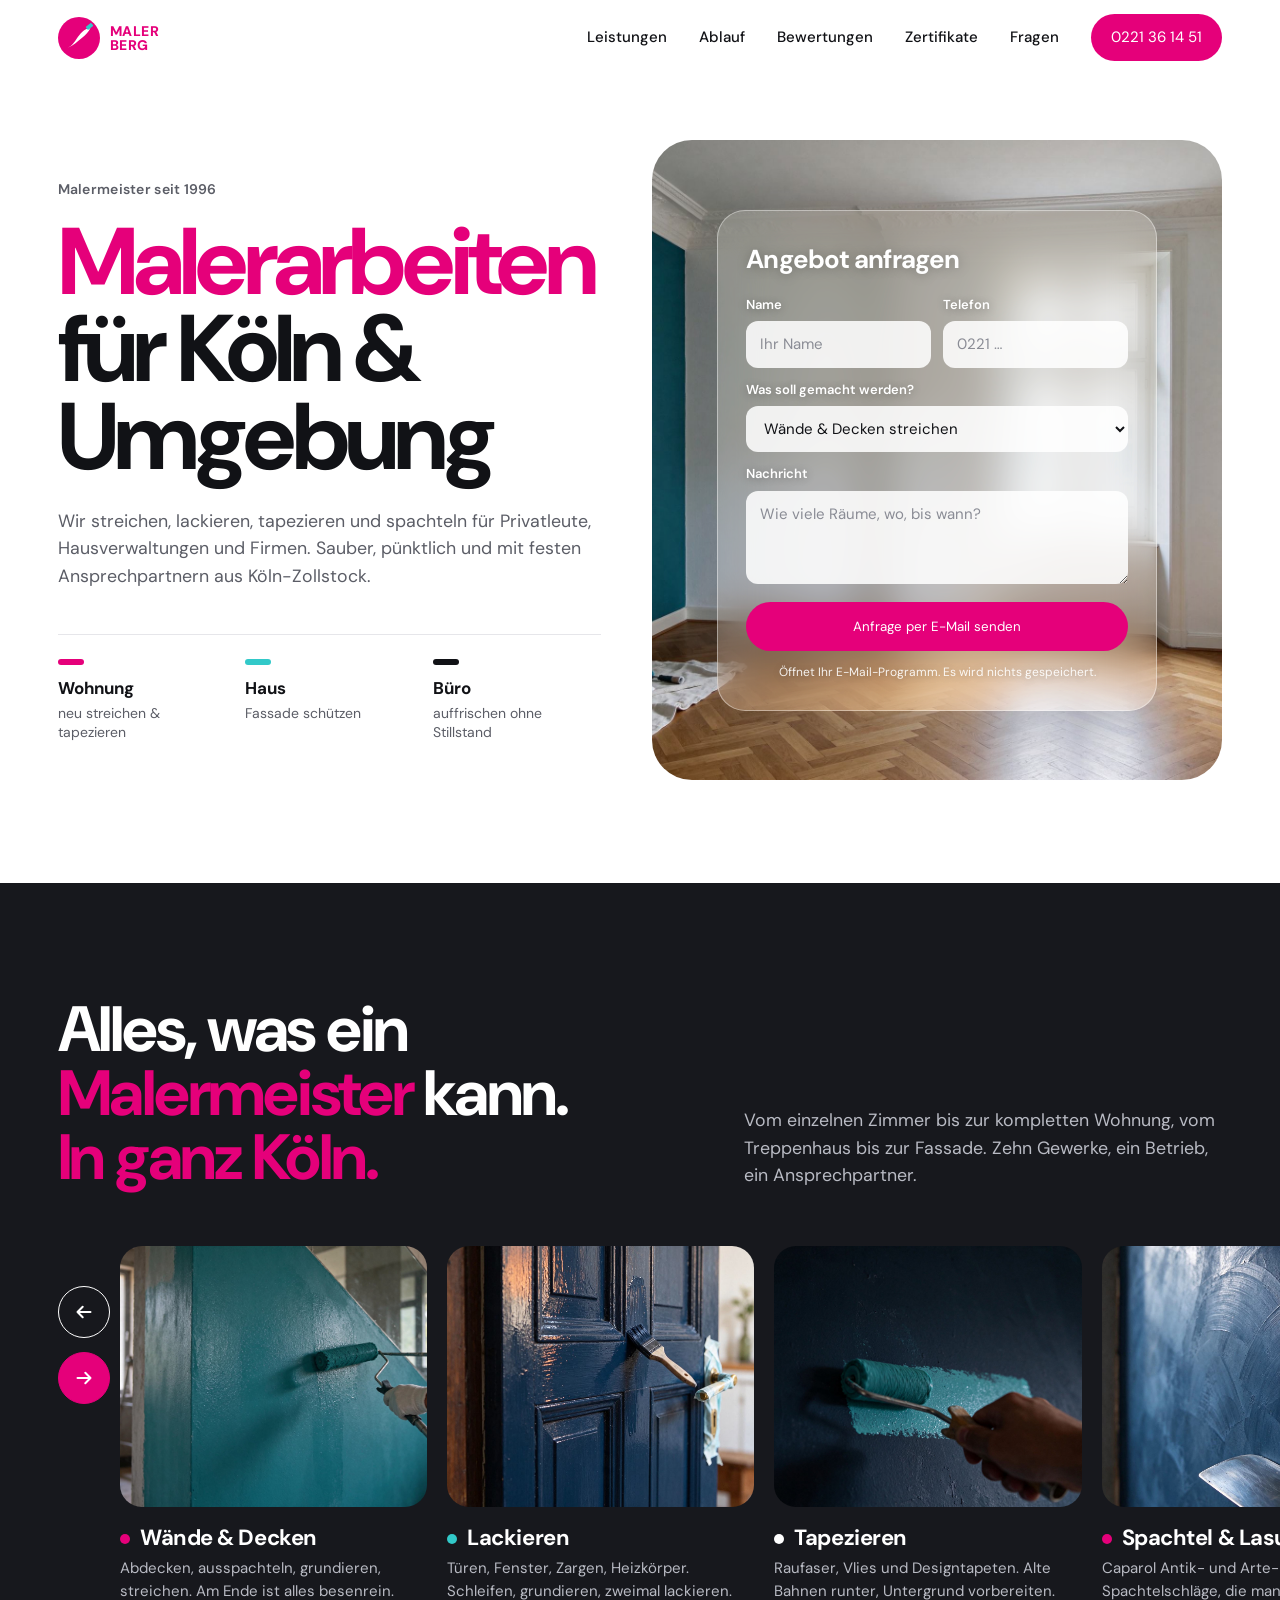
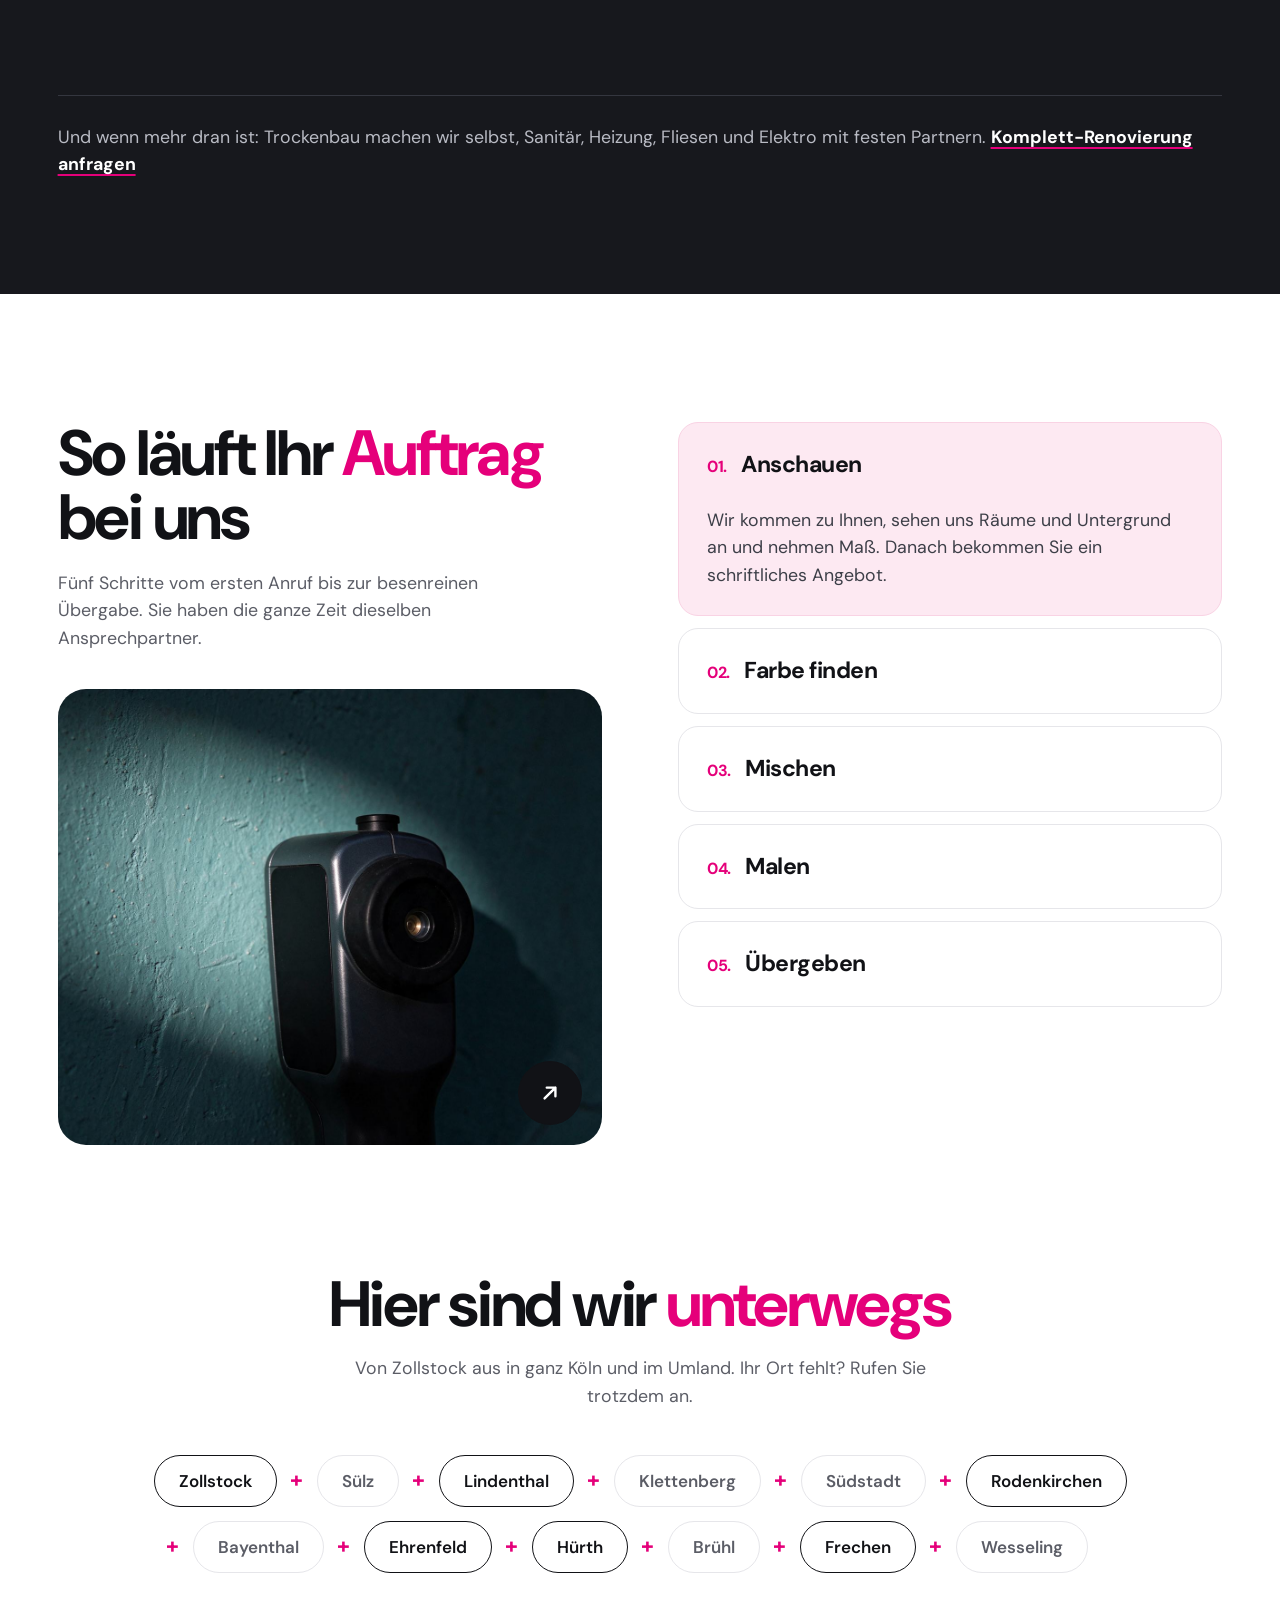
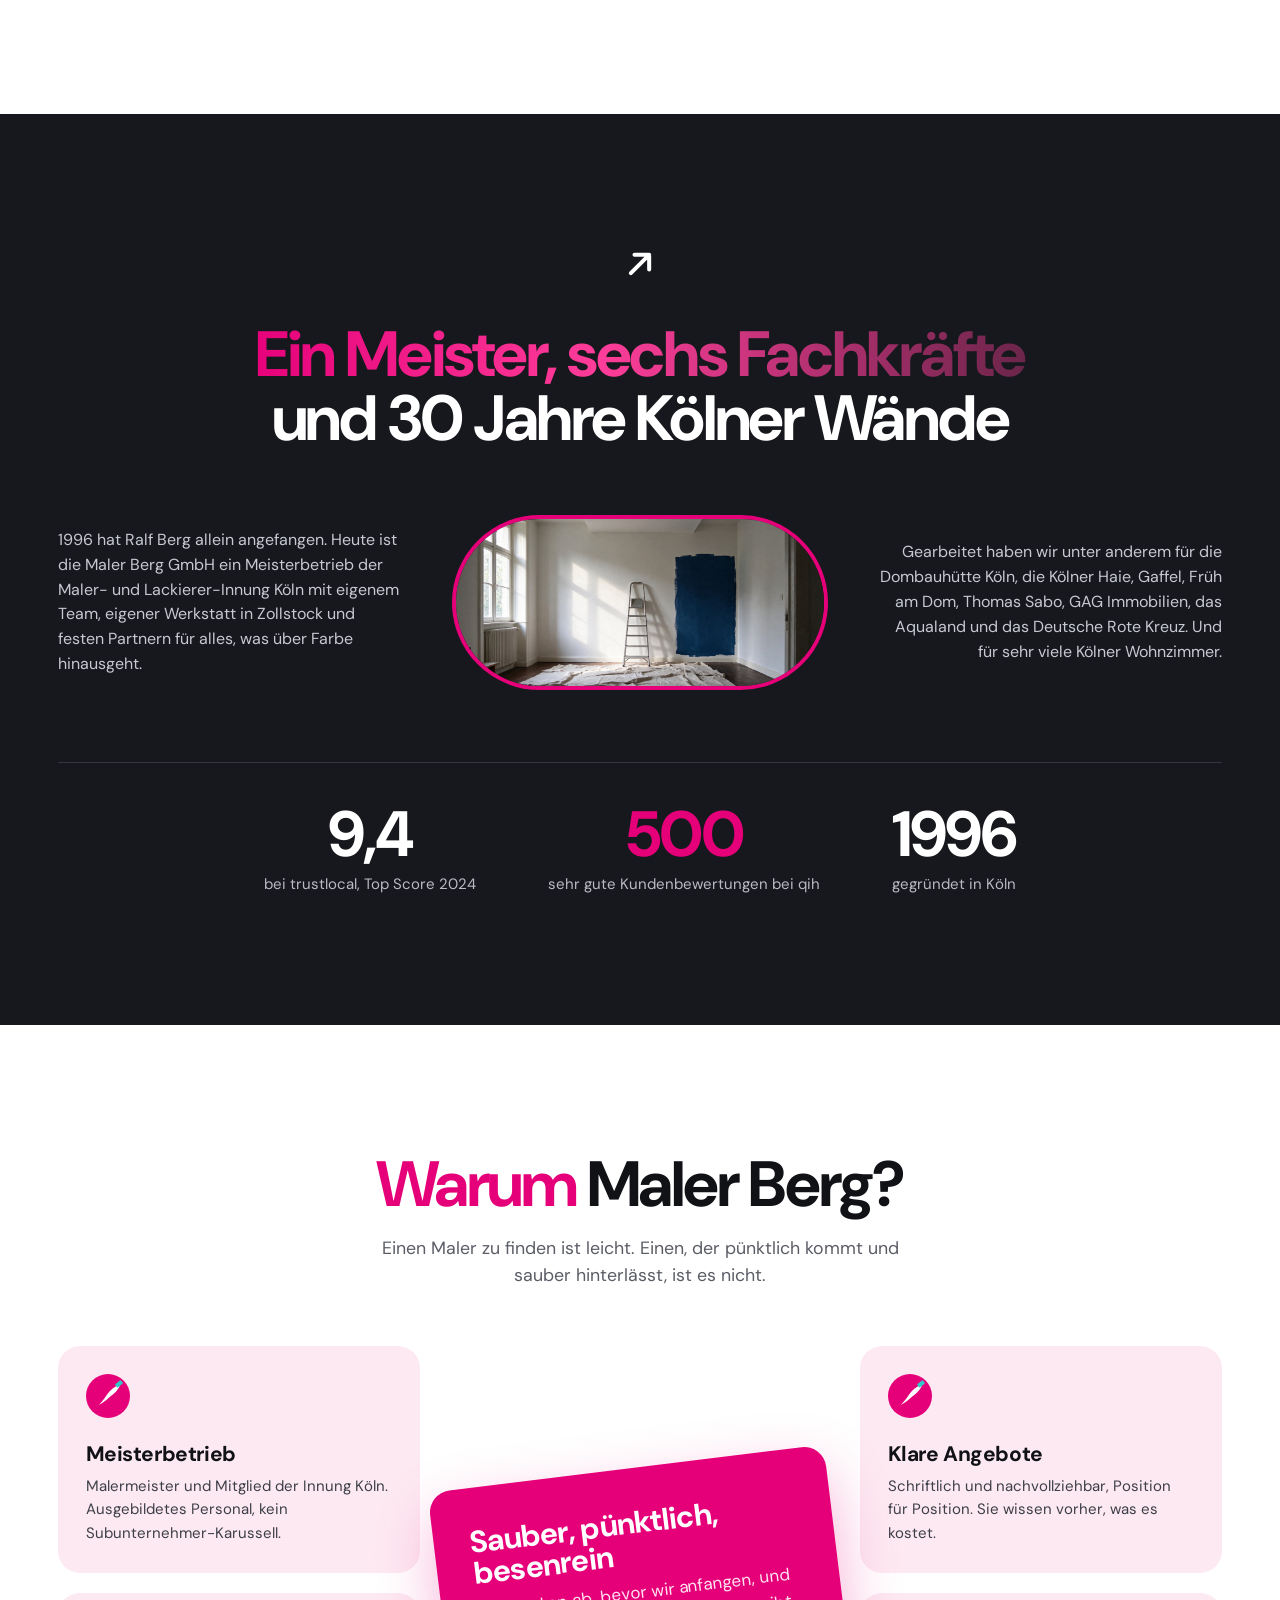
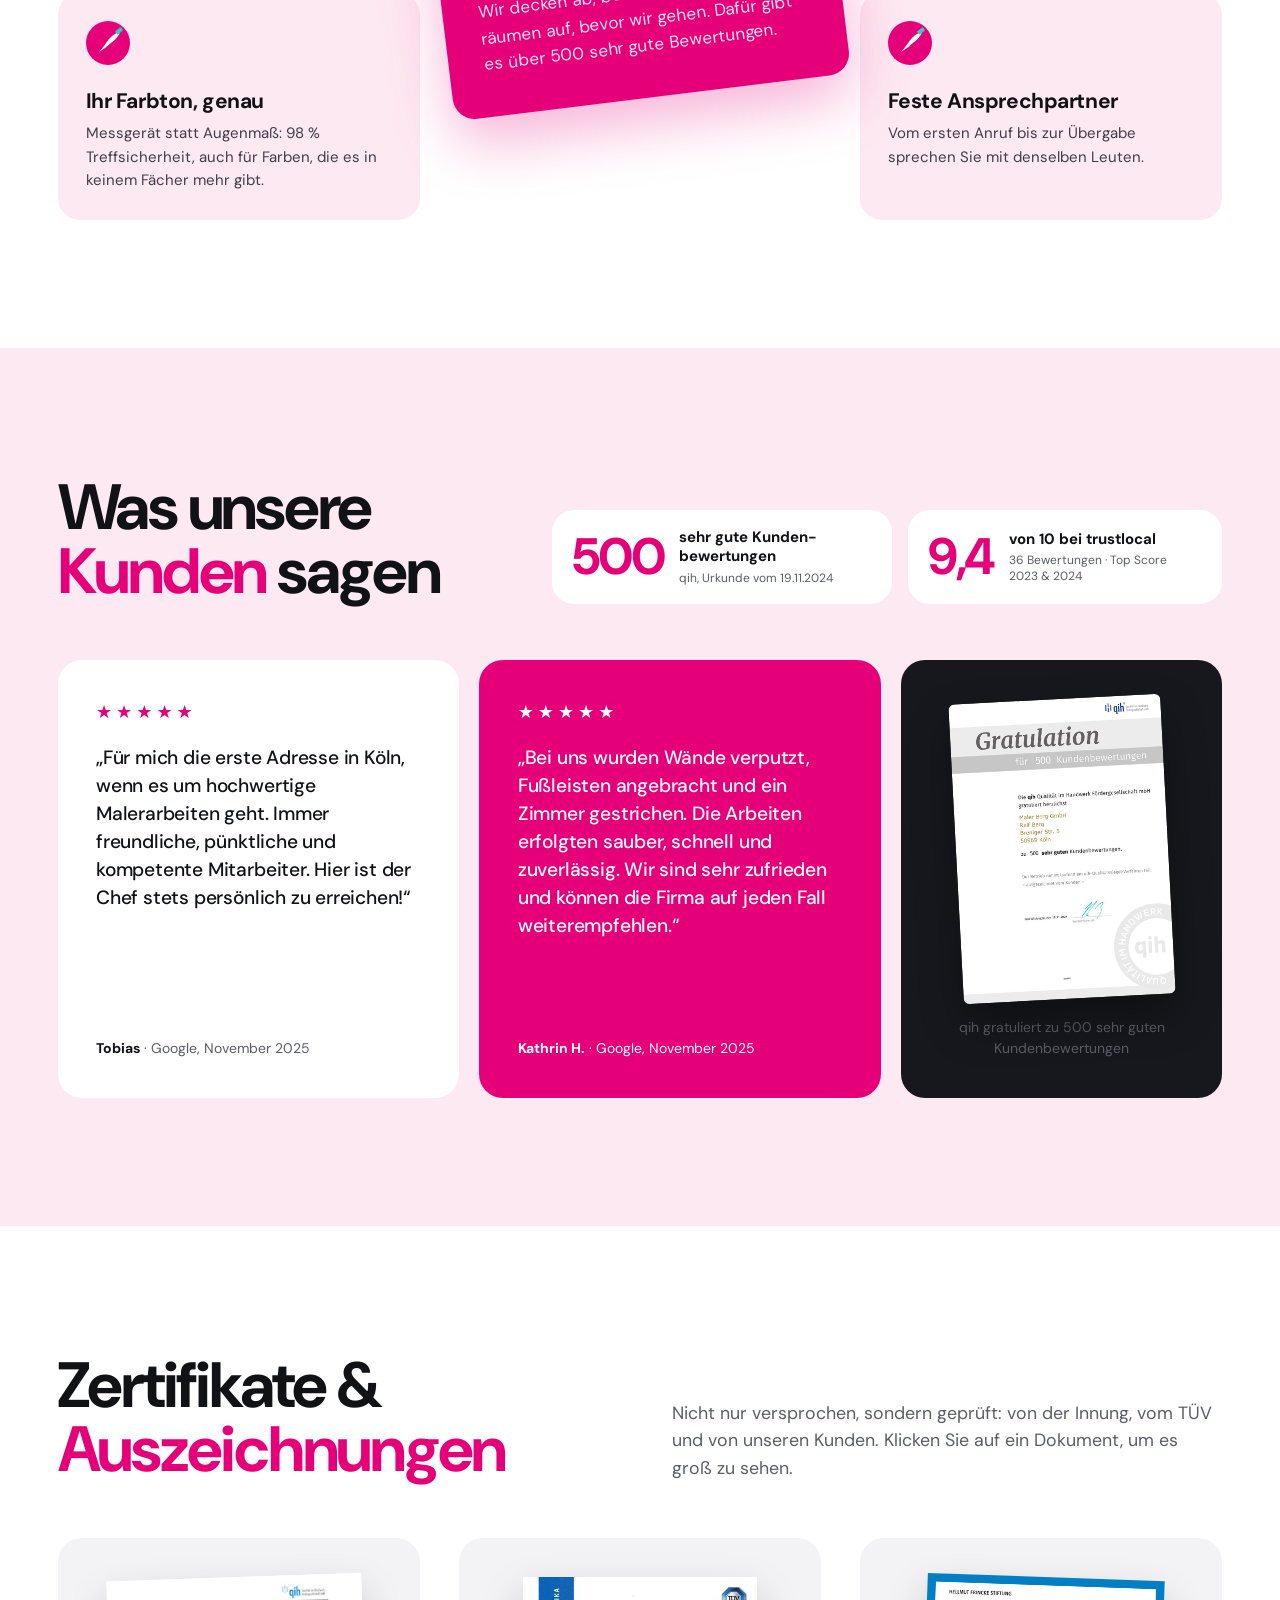
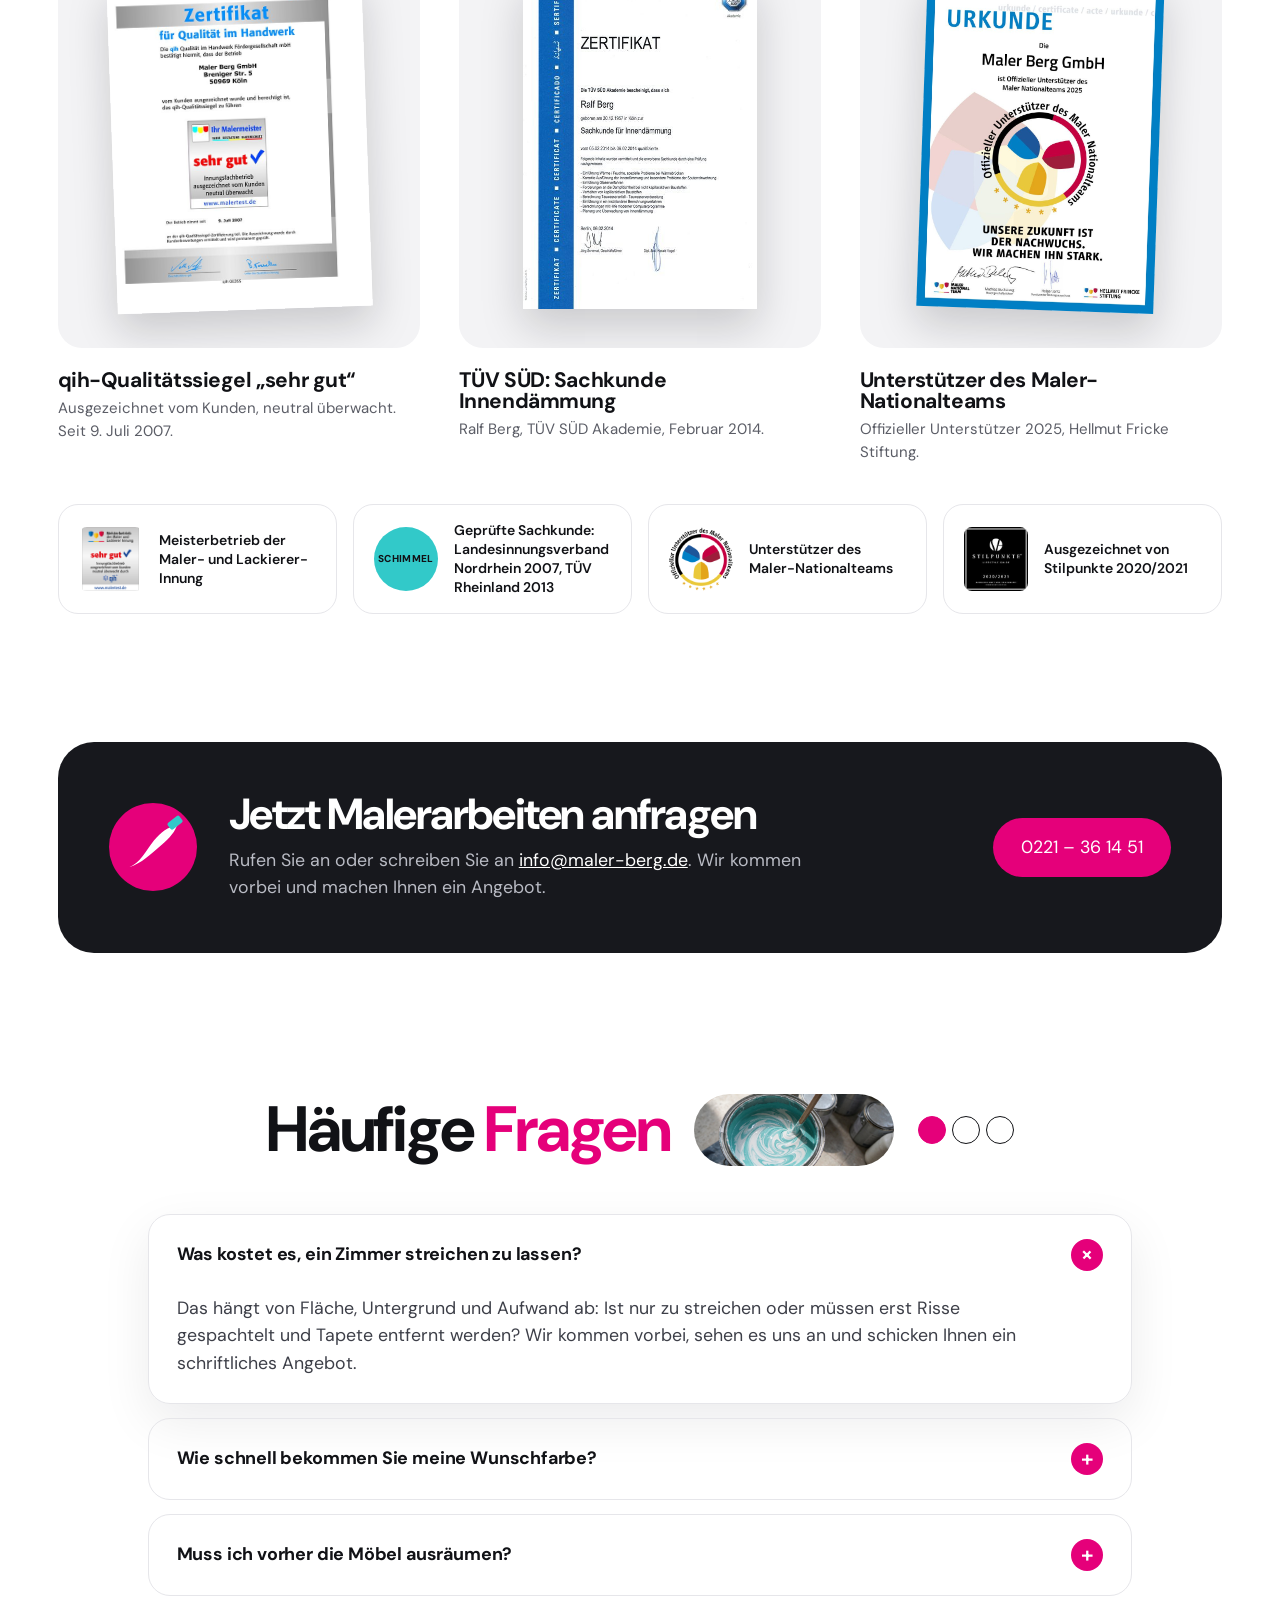
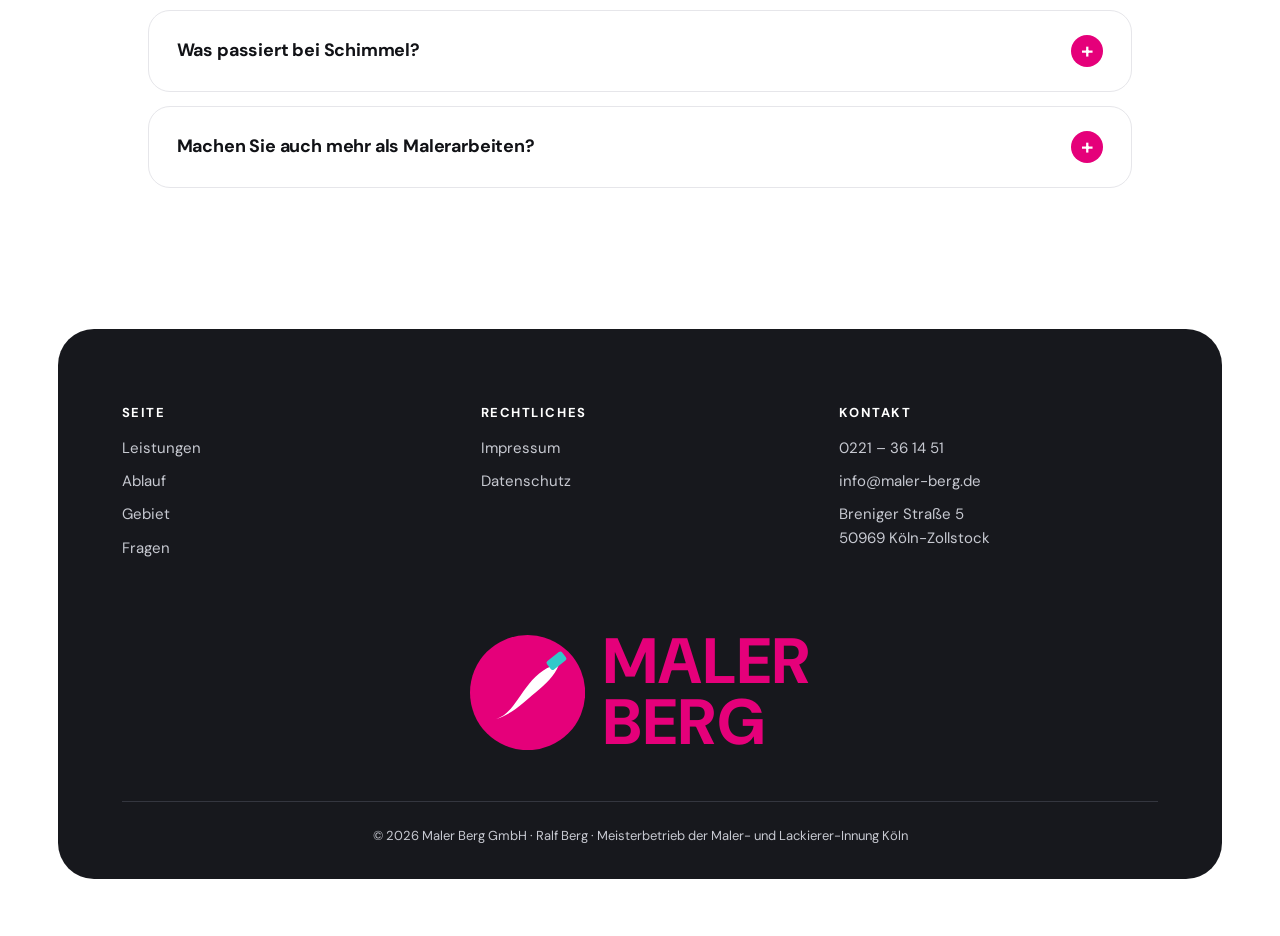
==== commit f83d9b00: "Bewertungen und Zertifikate: echte Google-Bewertungen, qih 500, trustlocal 9,4, qih-, TÜV- und Natio" ====
--- a/index.html
+++ b/index.html
@@ -21,7 +21,8 @@
   <nav class="top__nav" aria-label="Hauptmenü">
     <a href="#leistungen">Leistungen</a>
     <a href="#ablauf">Ablauf</a>
-    <a href="#gebiet">Gebiet</a>
+    <a href="#bewertungen">Bewertungen</a>
+    <a href="#zertifikate">Zertifikate</a>
     <a href="#fragen">Fragen</a>
   </nav>
   <a class="btn btn--sm" href="tel:+49221361451">0221 36 14 51</a>
@@ -138,7 +139,7 @@
     </div>
     <ul class="crew__nums">
       <li><b>9,4</b>bei trustlocal, Top Score 2024</li>
-      <li><b>250</b>sehr gute Kundenbewertungen</li>
+      <li><b>500</b>sehr gute Kundenbewertungen bei qih</li>
       <li><b>1996</b>gegründet in Köln</li>
     </ul>
   </section>
@@ -150,10 +151,56 @@
     <div class="why__grid">
       <article class="tile"><svg><use href="#mark"/></svg><h3>Meisterbetrieb</h3><p>Malermeister und Mitglied der Innung Köln. Ausgebildetes Personal, kein Subunternehmer-Karussell.</p></article>
       <article class="tile"><svg><use href="#mark"/></svg><h3>Ihr Farbton, genau</h3><p>Messgerät statt Augenmaß: 98 % Treffsicherheit, auch für Farben, die es in keinem Fächer mehr gibt.</p></article>
-      <article class="tile tile--tilt"><h3>Sauber, pünktlich, besenrein</h3><p>Wir decken ab, bevor wir anfangen, und räumen auf, bevor wir gehen. Dafür gibt es 250 sehr gute Bewertungen.</p></article>
+      <article class="tile tile--tilt"><h3>Sauber, pünktlich, besenrein</h3><p>Wir decken ab, bevor wir anfangen, und räumen auf, bevor wir gehen. Dafür gibt es über 500 sehr gute Bewertungen.</p></article>
       <article class="tile"><svg><use href="#mark"/></svg><h3>Klare Angebote</h3><p>Schriftlich und nachvollziehbar, Position für Position. Sie wissen vorher, was es kostet.</p></article>
       <article class="tile"><svg><use href="#mark"/></svg><h3>Feste Ansprechpartner</h3><p>Vom ersten Anruf bis zur Übergabe sprechen Sie mit denselben Leuten.</p></article>
     </div>
+  </section>
+
+  <!-- Reviews: real numbers and real Google reviews -->
+  <section class="reviews" id="bewertungen" aria-labelledby="rev-h">
+    <div class="reviews__head">
+      <h2 id="rev-h">Was unsere <em>Kunden</em> sagen</h2>
+      <div class="scores">
+        <a class="score" href="https://www.qih.de/suche/Maler-Berg-GmbH/00000355.html" target="_blank" rel="noopener"><b>500</b><span>sehr gute Kunden&shy;bewertungen<small>qih, Urkunde vom 19.11.2024</small></span></a>
+        <a class="score" href="https://trustlocal.de/nordrhein-westfalen/k%C3%B6ln/maler/maler-berg-gmbh-koln/" target="_blank" rel="noopener"><b>9,4</b><span>von 10 bei trustlocal<small>36 Bewertungen · Top Score 2023 &amp; 2024</small></span></a>
+      </div>
+    </div>
+    <div class="quotes">
+      <figure class="quote">
+        <p class="stars" aria-label="5 von 5 Sternen">★★★★★</p>
+        <blockquote>„Für mich die erste Adresse in Köln, wenn es um hochwertige Malerarbeiten geht. Immer freundliche, pünktliche und kompetente Mitarbeiter. Hier ist der Chef stets persönlich zu erreichen!“</blockquote>
+        <figcaption><b>Tobias</b> · Google, November 2025</figcaption>
+      </figure>
+      <figure class="quote quote--hot">
+        <p class="stars" aria-label="5 von 5 Sternen">★★★★★</p>
+        <blockquote>„Bei uns wurden Wände verputzt, Fußleisten angebracht und ein Zimmer gestrichen. Die Arbeiten erfolgten sauber, schnell und zuverlässig. Wir sind sehr zufrieden und können die Firma auf jeden Fall weiterempfehlen.“</blockquote>
+        <figcaption><b>Kathrin H.</b> · Google, November 2025</figcaption>
+      </figure>
+      <figure class="quote quote--cert">
+        <a href="assets/img/cert-qih-500.jpg" target="_blank" rel="noopener"><img src="assets/img/cert-qih-500.jpg" width="800" height="1132" loading="lazy" alt="qih-Urkunde: Gratulation für 500 sehr gute Kundenbewertungen"></a>
+        <figcaption>qih gratuliert zu 500 sehr guten Kundenbewertungen</figcaption>
+      </figure>
+    </div>
+  </section>
+
+  <!-- Certificates and awards: the real documents -->
+  <section class="certs" id="zertifikate" aria-labelledby="cert-h">
+    <div class="certs__head">
+      <h2 id="cert-h">Zertifikate &amp; <em>Auszeichnungen</em></h2>
+      <p>Nicht nur versprochen, sondern geprüft: von der Innung, vom TÜV und von unseren Kunden. Klicken Sie auf ein Dokument, um es groß zu sehen.</p>
+    </div>
+    <ul class="docs">
+      <li><a href="assets/img/cert-qih.jpg" target="_blank" rel="noopener"><img src="assets/img/cert-qih.jpg" width="612" height="800" loading="lazy" alt="qih-Zertifikat für Qualität im Handwerk, Maler Berg GmbH"></a><h3>qih-Qualitätssiegel „sehr gut“</h3><p>Ausgezeichnet vom Kunden, neutral überwacht. Seit 9. Juli 2007.</p></li>
+      <li><a href="assets/img/cert-tuev.jpg" target="_blank" rel="noopener"><img src="assets/img/cert-tuev.jpg" width="449" height="640" loading="lazy" alt="TÜV-SÜD-Zertifikat Sachkunde für Innendämmung, Ralf Berg"></a><h3>TÜV SÜD: Sachkunde Innendämmung</h3><p>Ralf Berg, TÜV SÜD Akademie, Februar 2014.</p></li>
+      <li><a href="assets/img/cert-nationalteam.jpg" target="_blank" rel="noopener"><img src="assets/img/cert-nationalteam.jpg" width="800" height="1122" loading="lazy" alt="Urkunde: Offizieller Unterstützer des Maler-Nationalteams 2025"></a><h3>Unterstützer des Maler-Nationalteams</h3><p>Offizieller Unterstützer 2025, Hellmut Fricke Stiftung.</p></li>
+    </ul>
+    <ul class="badges">
+      <li><img src="assets/img/badge-qih.png" width="120" height="135" loading="lazy" alt="qih-Siegel: sehr gut, Innungsfachbetrieb"><span>Meisterbetrieb der Maler- und Lackierer-Innung</span></li>
+      <li><span class="badge__txt">Schimmel</span><span>Geprüfte Sachkunde: Landesinnungsverband Nordrhein 2007, TÜV Rheinland 2013</span></li>
+      <li><img src="assets/img/badge-nationalteam.png" width="180" height="180" loading="lazy" alt="Logo Maler-Nationalteam"><span>Unterstützer des Maler-Nationalteams</span></li>
+      <li><img src="assets/img/badge-stilpunkte.jpg" width="180" height="180" loading="lazy" alt="Stilpunkte Lifestyle Guide 2020/2021"><span>Ausgezeichnet von Stilpunkte 2020/2021</span></li>
+    </ul>
   </section>
 
   <!-- CTA bar -->
--- a/assets/css/site.css
+++ b/assets/css/site.css
@@ -242,3 +242,54 @@
 .legal ul { padding-left: 1.2em; list-style: disc; }
 .legal strong { color: var(--ink); }
 .legal a { color: var(--ink); text-decoration-color: var(--hot); text-decoration-thickness: 2px; text-underline-offset: 3px; }
+
+/* Reviews */
+.reviews { background: var(--pink); padding: clamp(80px, 10vw, 144px) var(--m); }
+.reviews__head { display: grid; grid-template-columns: 1fr auto; gap: 32px 64px; align-items: end; }
+.reviews__head h2 { max-width: 12ch; }
+.scores { display: flex; gap: 16px; flex-wrap: wrap; }
+.score { display: flex; align-items: center; gap: 16px; padding: 18px 26px 18px 20px; background: #fff; border-radius: 22px; text-decoration: none; transition: transform .25s var(--ease); }
+.score:hover { transform: translateY(-3px); }
+.score b { font-size: clamp(40px, 4vw, 56px); letter-spacing: -.05em; line-height: 1; color: var(--hot); }
+.score span { font-weight: 700; font-size: 15px; line-height: 1.3; max-width: 17ch; }
+.score small { display: block; font-weight: 400; font-size: 12px; color: var(--mute); margin-top: 4px; }
+.quotes { display: grid; grid-template-columns: 1fr 1fr .8fr; gap: 20px; margin-top: 56px; align-items: stretch; }
+.quote { margin: 0; background: #fff; border-radius: 24px; padding: clamp(28px, 3vw, 40px); display: flex; flex-direction: column; gap: 18px; }
+.quote blockquote { margin: 0; font-size: clamp(18px, 1.5vw, 22px); font-weight: 500; line-height: 1.45; letter-spacing: -.01em; flex: 1; }
+.quote figcaption { font-size: 14px; color: var(--mute); }
+.quote figcaption b { color: var(--ink); }
+.stars { color: var(--hot); letter-spacing: 4px; font-size: 18px; }
+.quote--hot { background: var(--hot); color: #fff; }
+.quote--hot .stars, .quote--hot figcaption, .quote--hot figcaption b { color: #fff; }
+.quote--cert { background: var(--dark); color: #fff; align-items: center; text-align: center; justify-content: center; }
+.quote--cert img { max-height: 300px; width: auto; border-radius: 6px; transform: rotate(-3deg); box-shadow: 0 20px 40px rgba(0,0,0,.35); transition: transform .4s var(--ease); }
+.quote--cert a:hover img { transform: rotate(0) scale(1.03); }
+
+/* Certificates */
+.certs { padding: clamp(88px, 10vw, 144px) var(--m) clamp(96px, 10vw, 144px); }
+.certs__head { display: grid; grid-template-columns: 1fr 1fr; gap: 24px 64px; align-items: end; }
+.certs__head p { color: var(--mute); max-width: 46ch; }
+.docs { display: grid; grid-template-columns: repeat(3, 1fr); gap: clamp(20px, 3vw, 40px); margin-top: 56px; }
+.docs li a { display: flex; align-items: center; justify-content: center; overflow: hidden; background: #f3f3f5; border-radius: 24px; padding: clamp(24px, 3vw, 44px); height: clamp(320px, 32vw, 460px); }
+.docs img { height: 100%; width: auto; max-width: 100%; object-fit: contain; box-shadow: 0 18px 40px rgba(17,18,22,.18); transition: transform .4s var(--ease); }
+.docs li:nth-child(1) img { transform: rotate(-2deg); }
+.docs li:nth-child(3) img { transform: rotate(2deg); }
+.docs li a:hover img { transform: rotate(0) scale(1.04); }
+.docs h3 { font-size: 21px; letter-spacing: -.02em; margin: 22px 0 6px; }
+.docs p { color: var(--mute); font-size: 15px; }
+.badges { display: grid; grid-template-columns: repeat(4, 1fr); gap: 16px; margin-top: 40px; }
+.badges li { display: flex; align-items: center; gap: 16px; padding: 16px 20px; border: 1px solid var(--line); border-radius: 20px; font-size: 14px; font-weight: 600; line-height: 1.35; }
+.badges img { width: 64px; height: 64px; object-fit: contain; flex: 0 0 64px; border-radius: 8px; }
+.badge__txt { flex: 0 0 64px; height: 64px; display: grid; place-items: center; border-radius: 50%; background: var(--teal); color: var(--ink); font-size: 10px; font-weight: 800; text-transform: uppercase; letter-spacing: .03em; }
+
+@media (max-width: 1080px) {
+  .reviews__head, .certs__head { grid-template-columns: 1fr; }
+  .quotes { grid-template-columns: 1fr 1fr; }
+  .quote--cert { grid-column: 1 / -1; }
+  .badges { grid-template-columns: 1fr 1fr; }
+}
+@media (max-width: 720px) {
+  .quotes, .docs, .badges { grid-template-columns: 1fr; }
+  .score { width: 100%; }
+  .docs li a { height: 360px; }
+}
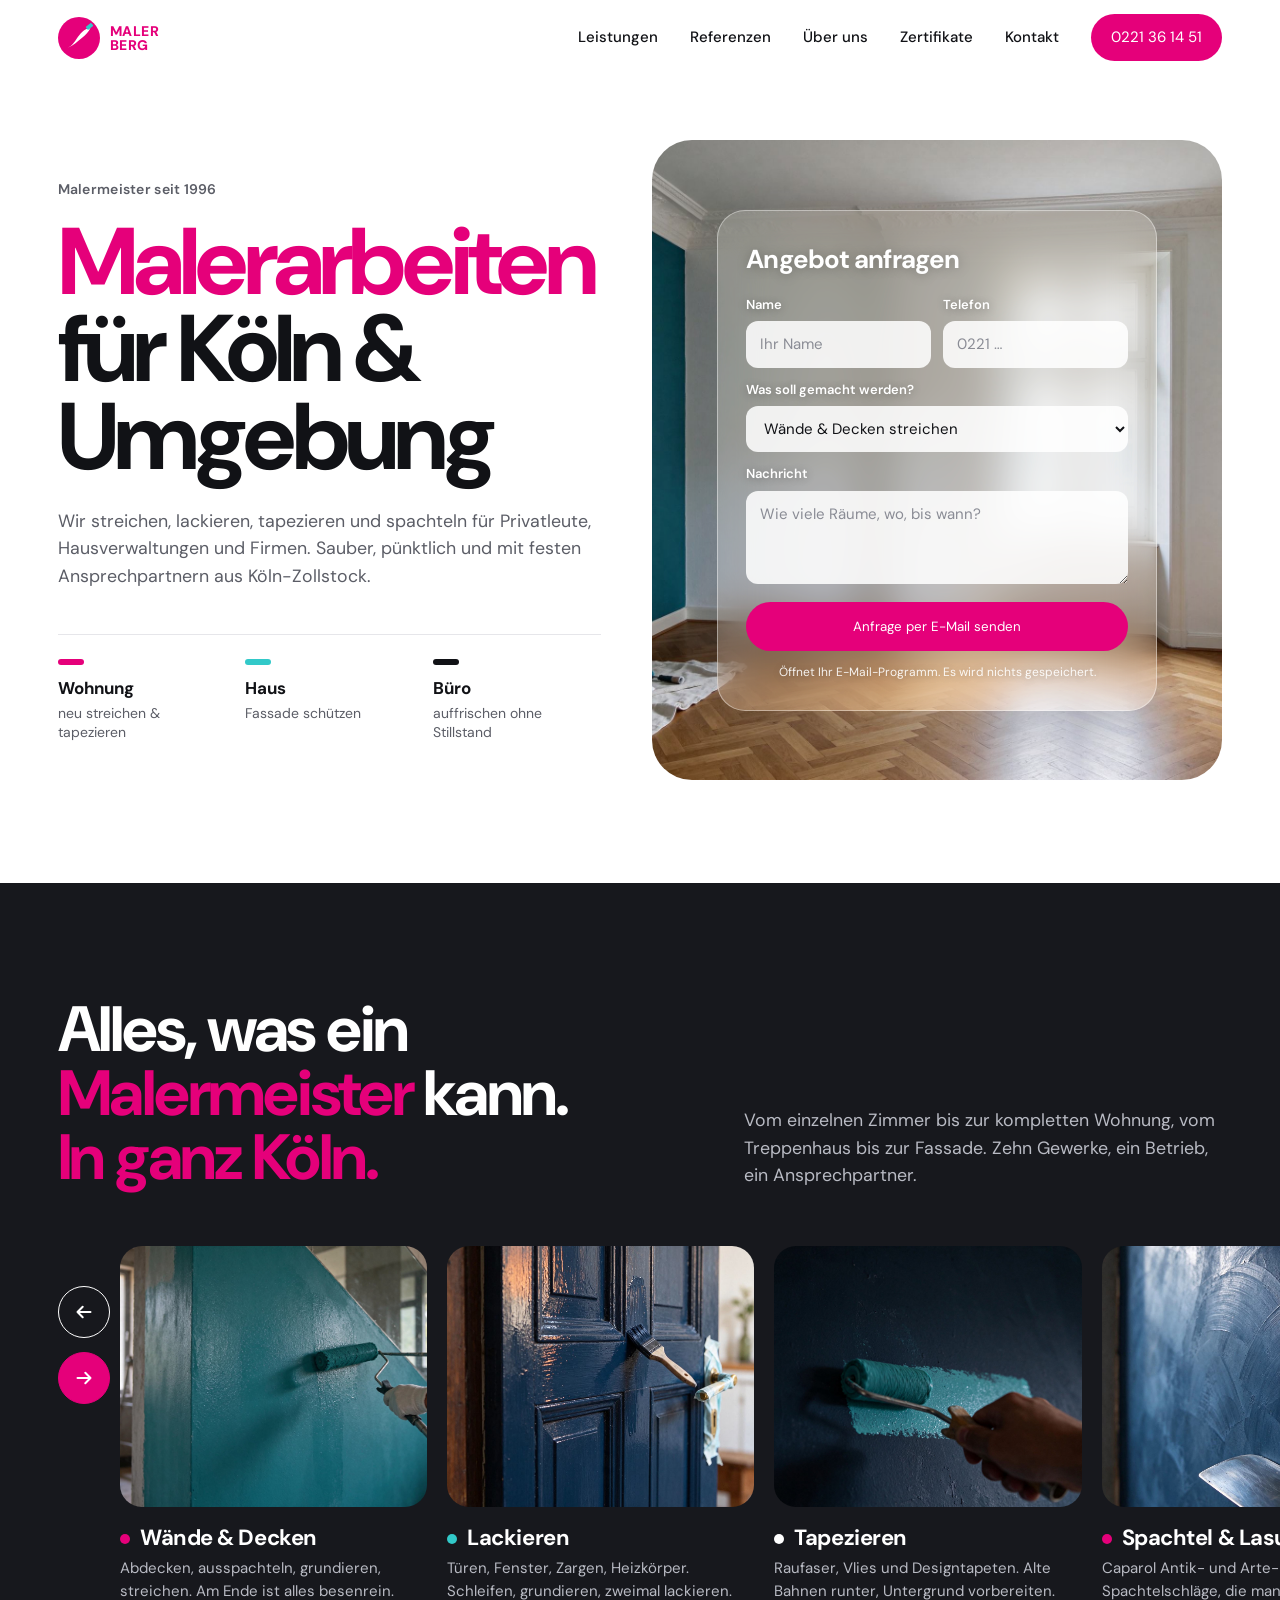
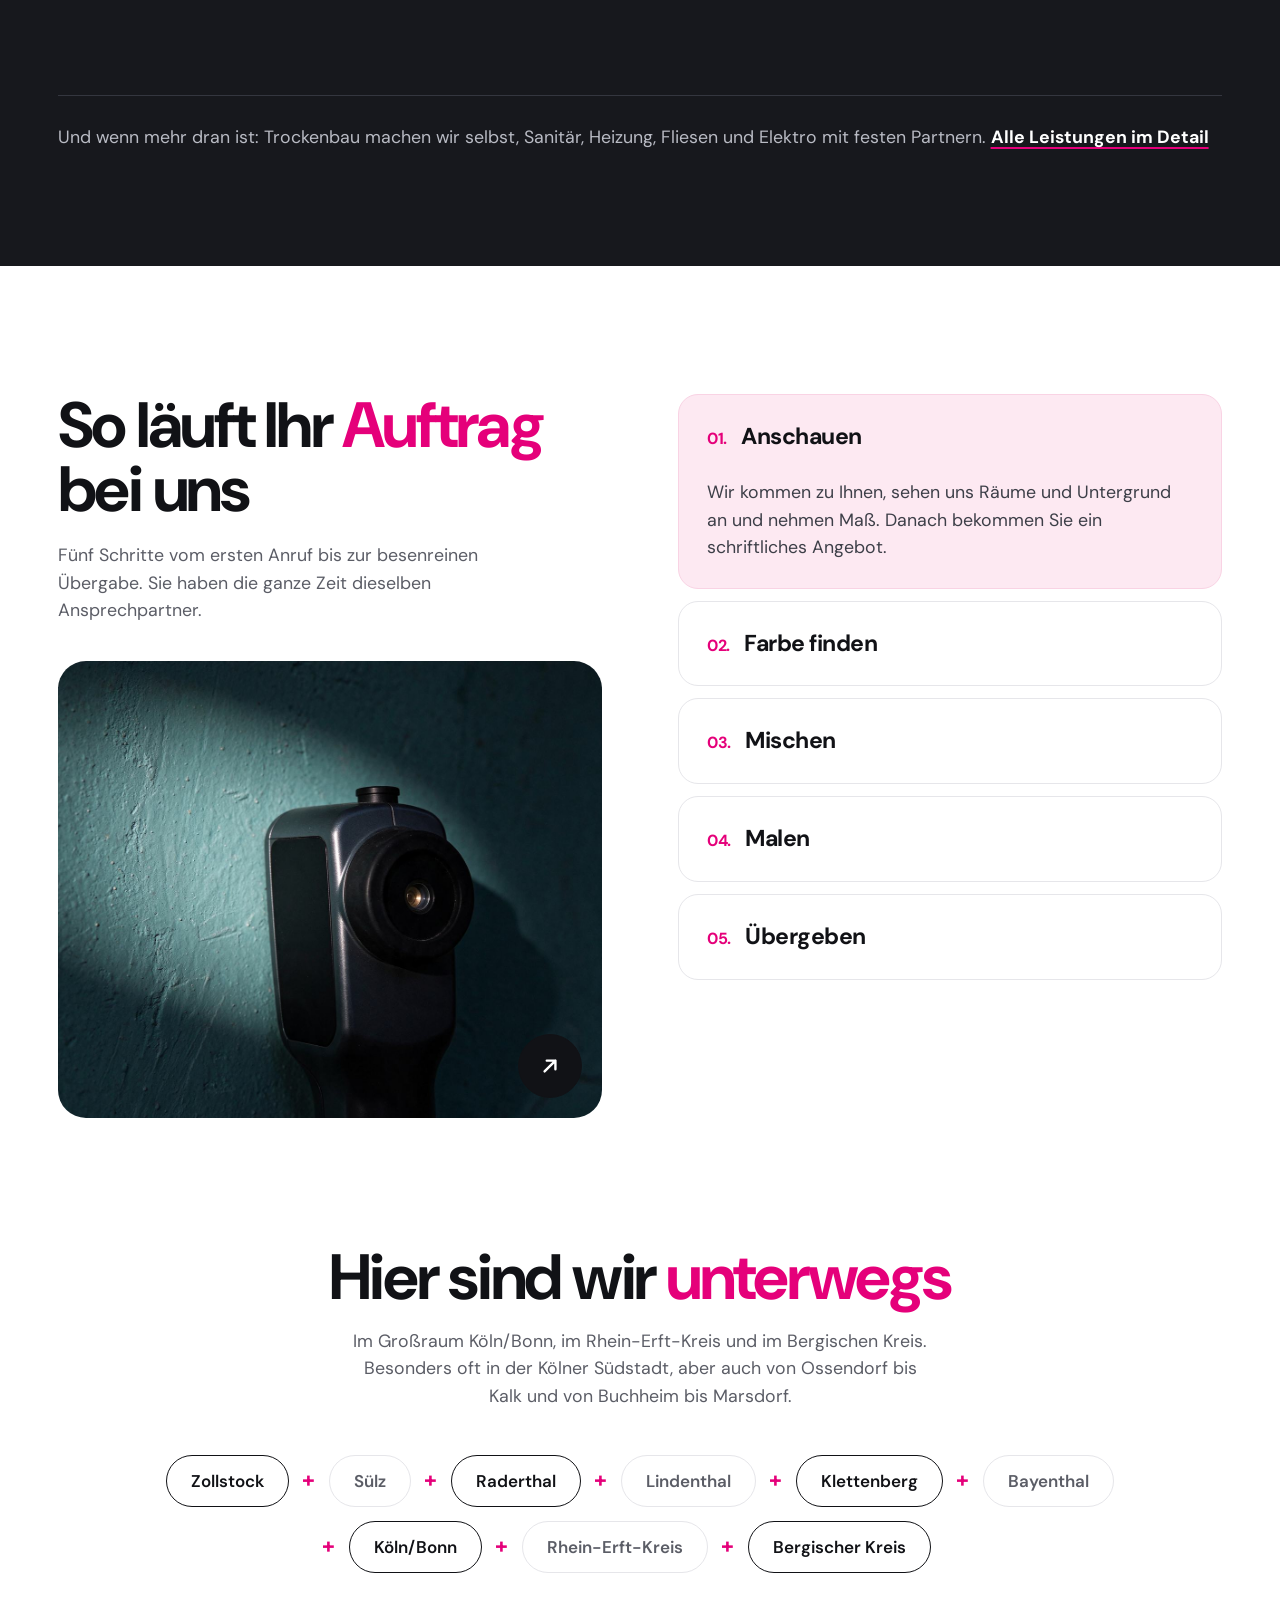
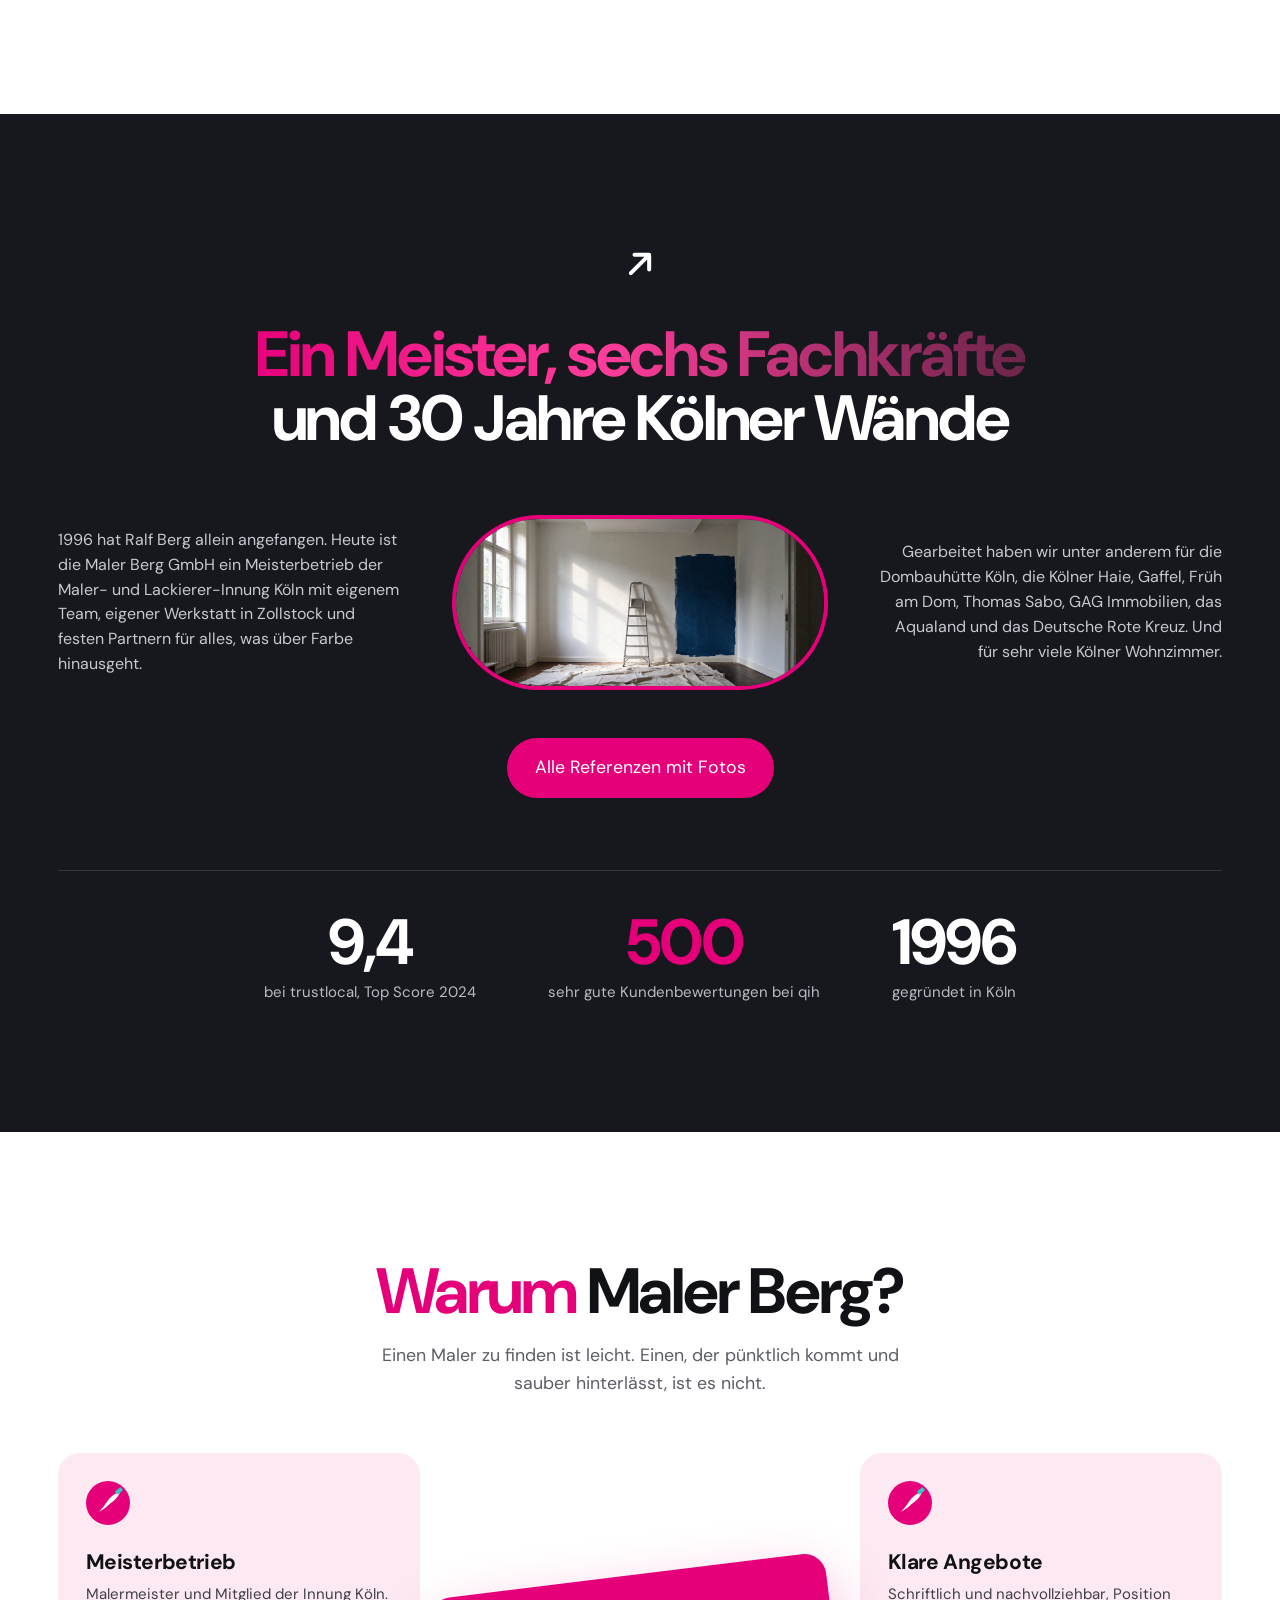
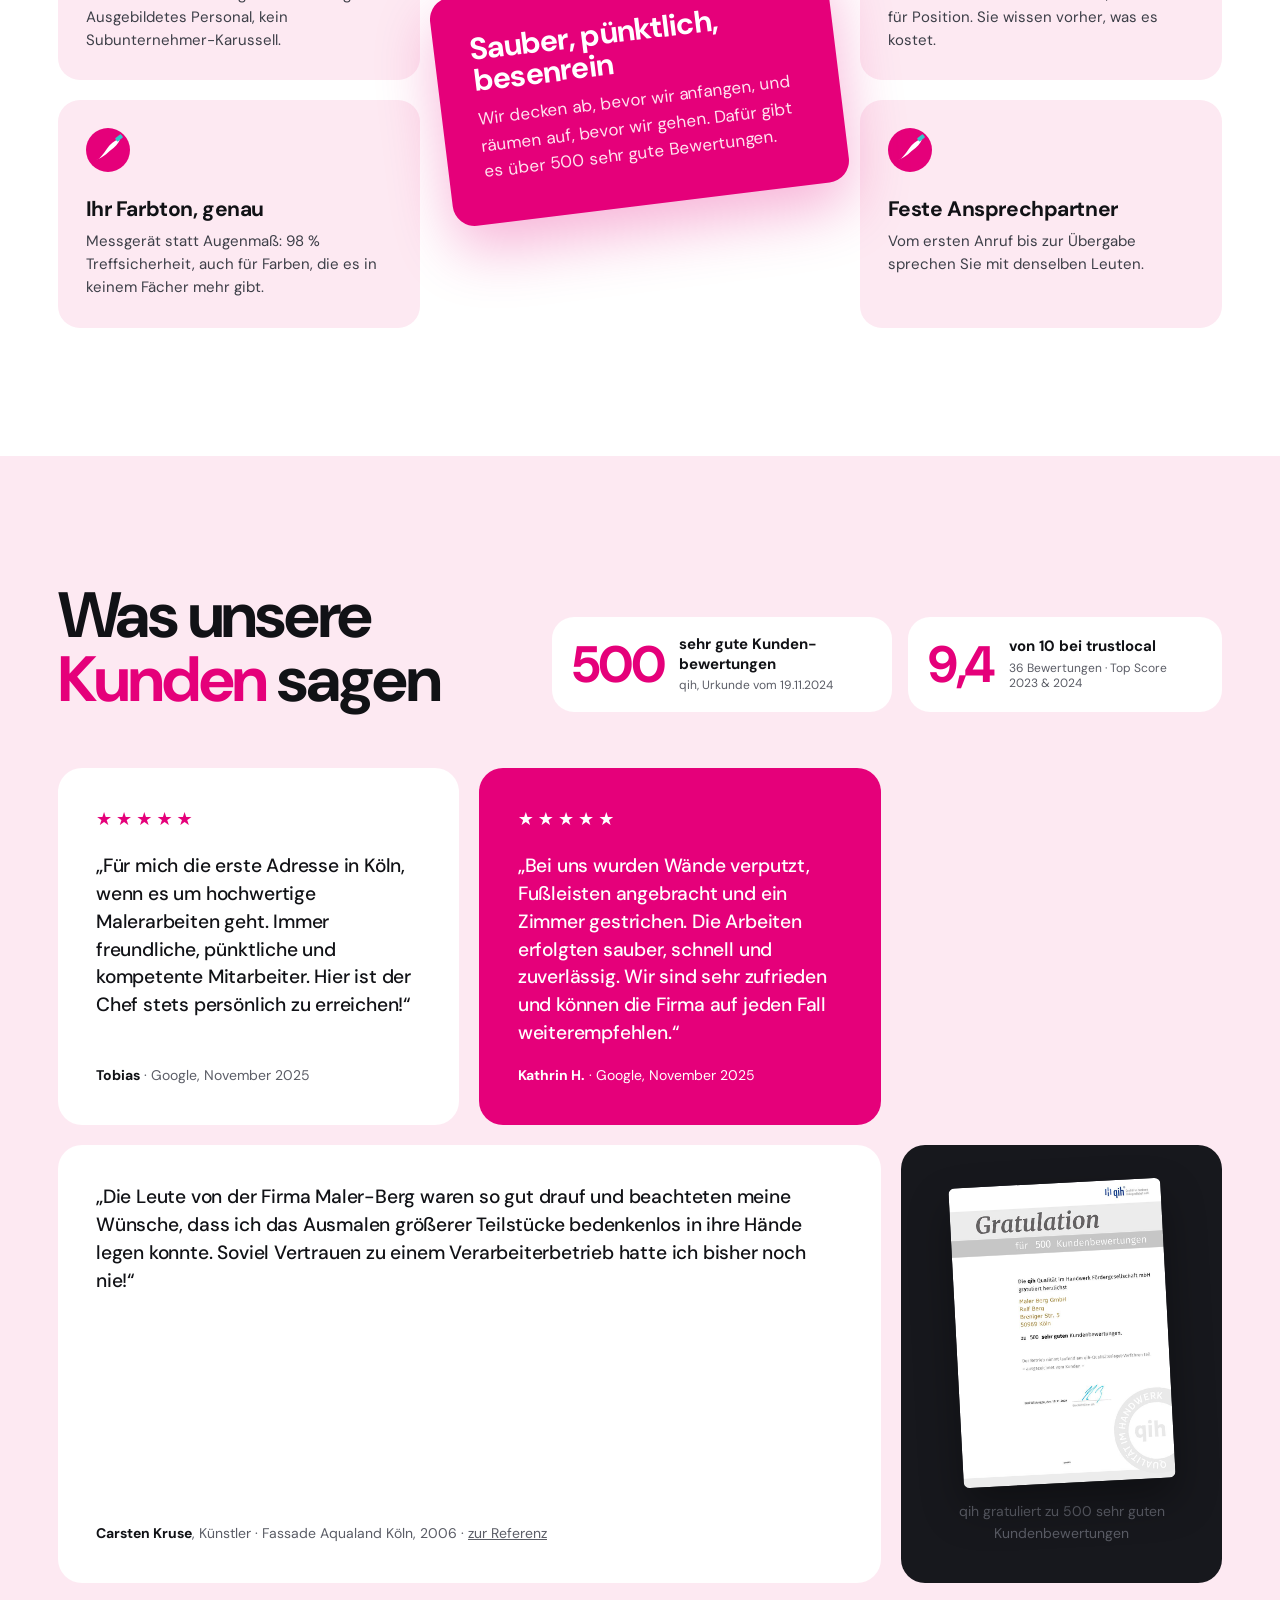
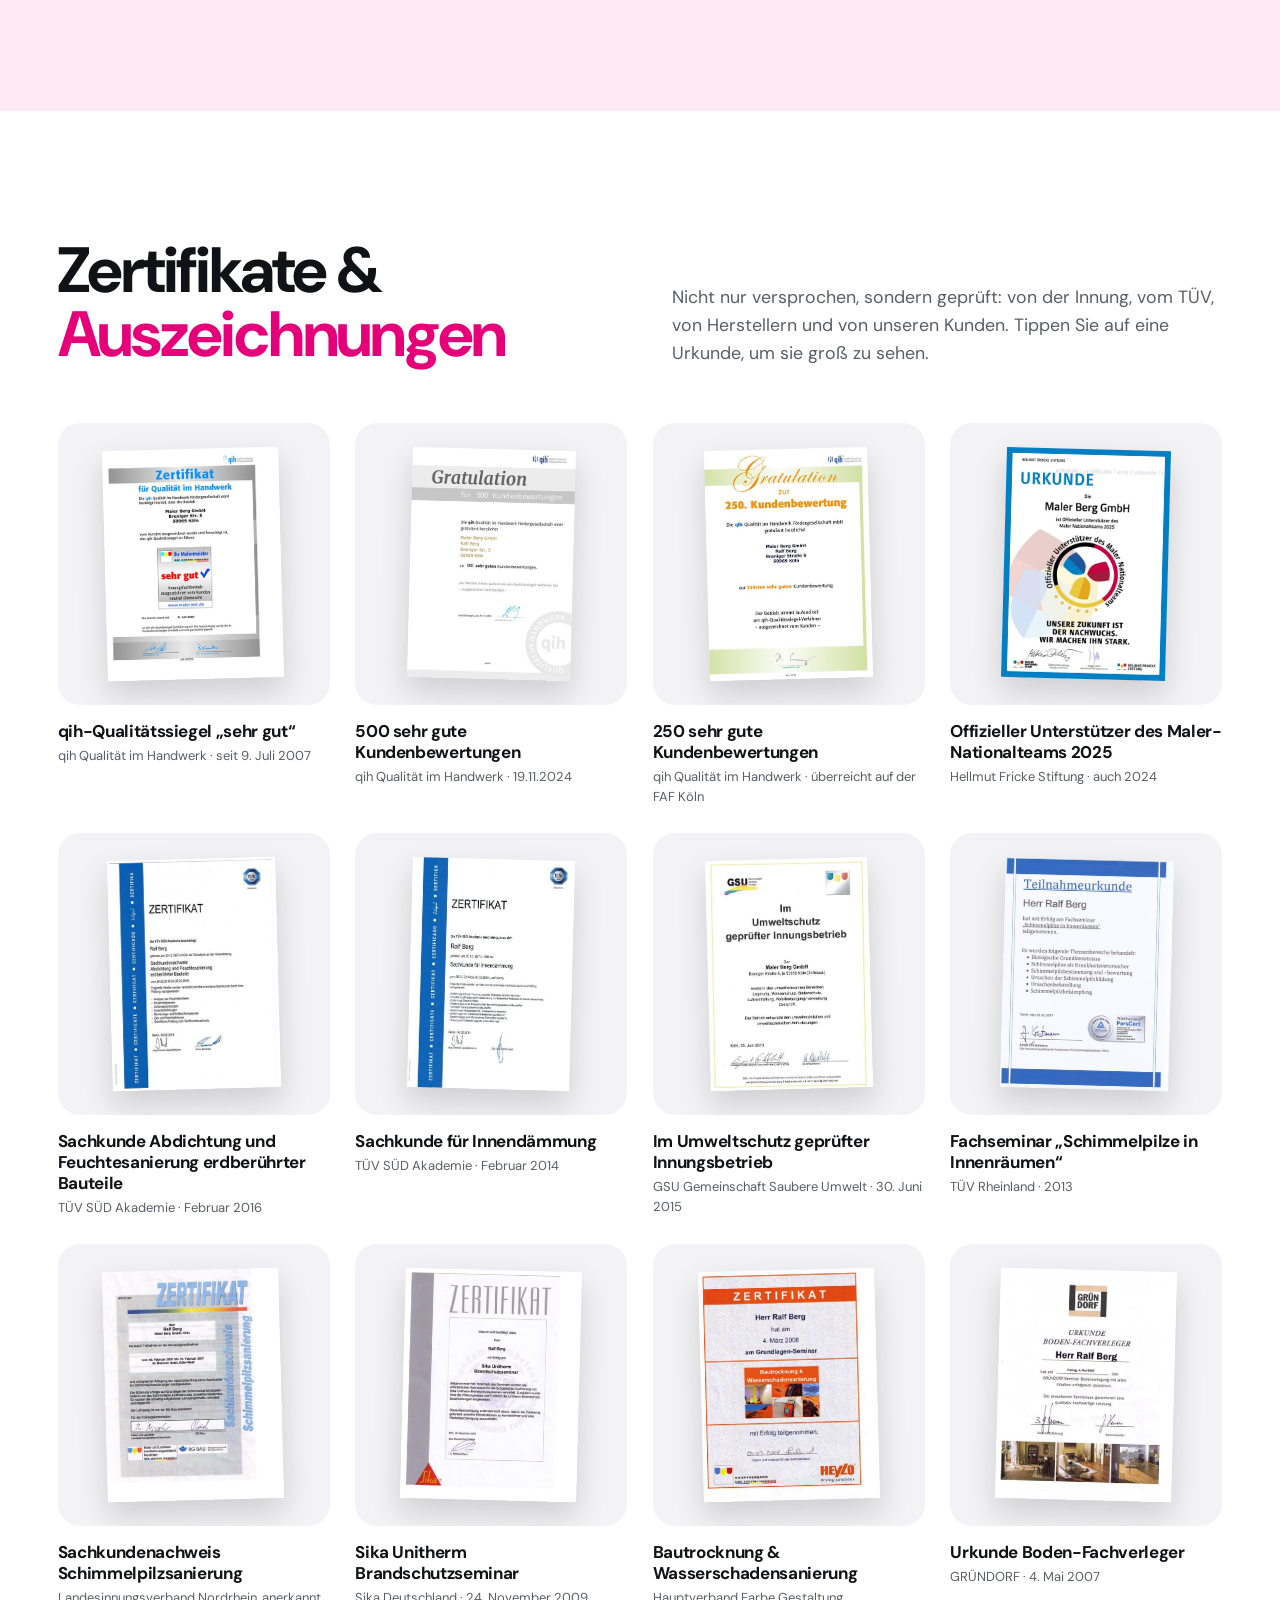
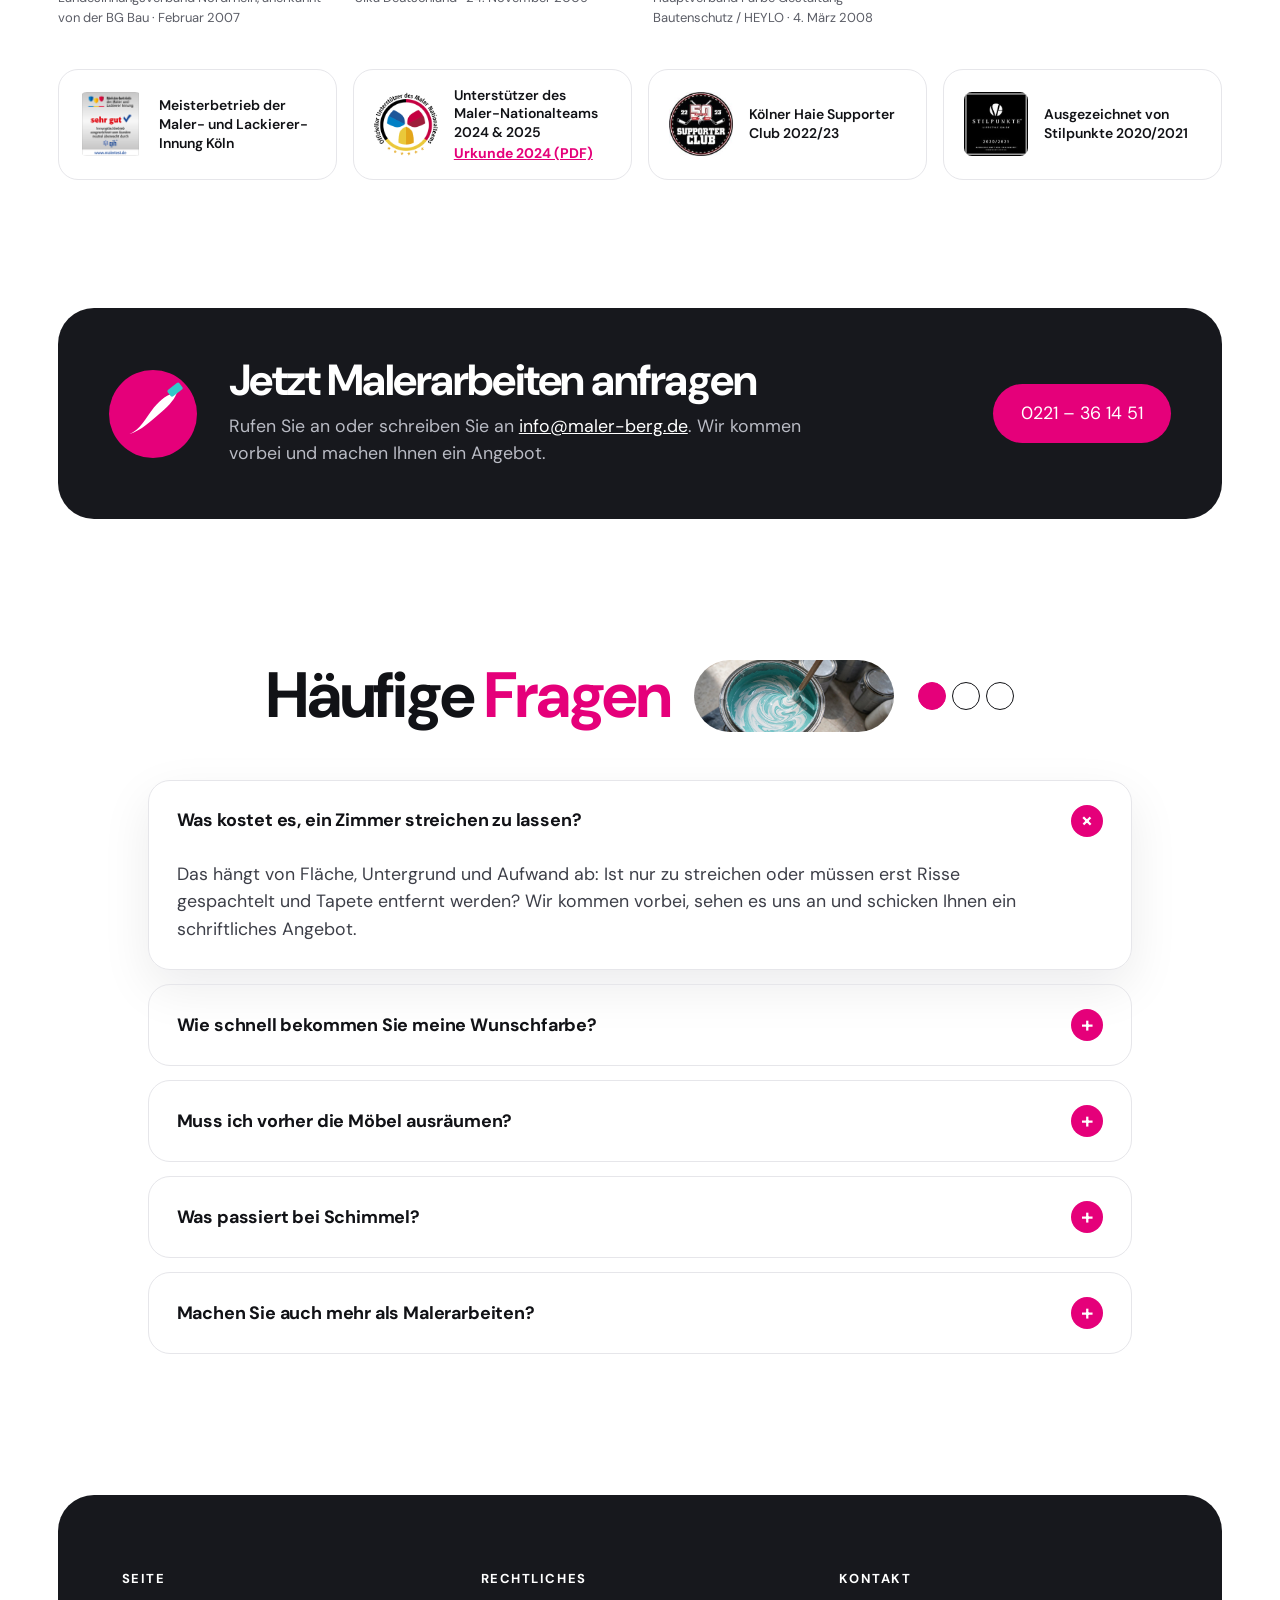
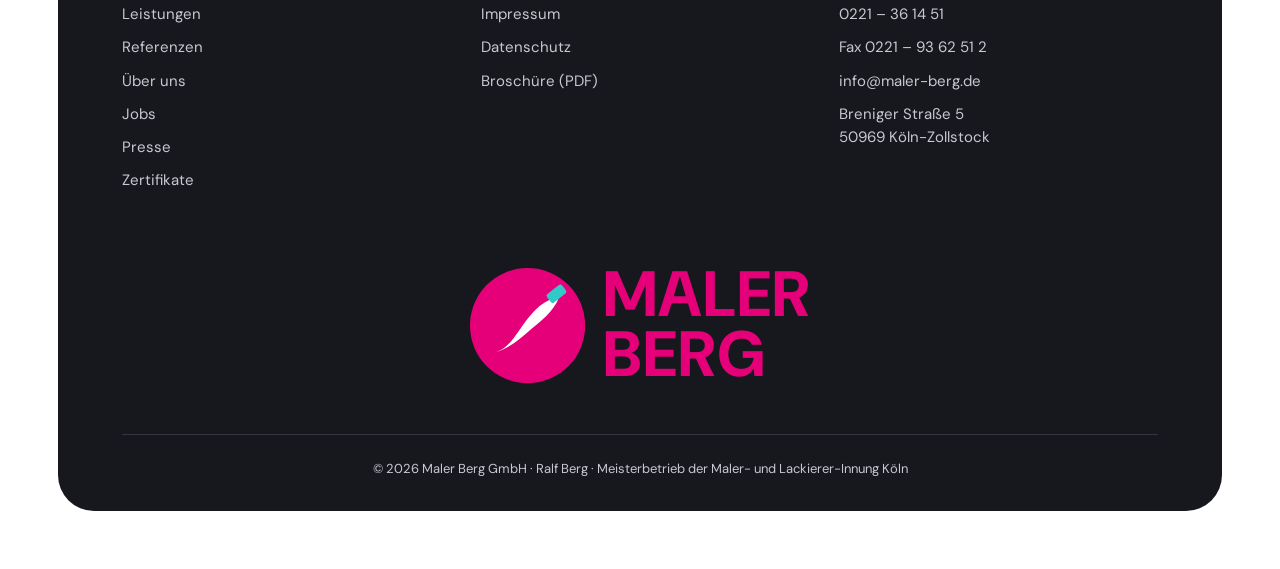
==== commit 5995157d: "Alle Inhalte der alten maler-berg.de übernommen: Leistungen, Referenzen mit 193 Projektfotos, Über u" ====
--- a/index.html
+++ b/index.html
@@ -19,11 +19,11 @@
 <header class="top">
   <a class="logo" href="#top"><svg><use href="#mark"/></svg><span>MALER<br>BERG</span></a>
   <nav class="top__nav" aria-label="Hauptmenü">
-    <a href="#leistungen">Leistungen</a>
-    <a href="#ablauf">Ablauf</a>
-    <a href="#bewertungen">Bewertungen</a>
+    <a href="leistungen.html">Leistungen</a>
+    <a href="referenzen.html">Referenzen</a>
+    <a href="ueber-uns.html">Über uns</a>
     <a href="#zertifikate">Zertifikate</a>
-    <a href="#fragen">Fragen</a>
+    <a href="#kontakt">Kontakt</a>
   </nav>
   <a class="btn btn--sm" href="tel:+49221361451">0221 36 14 51</a>
 </header>
@@ -95,7 +95,7 @@
         <li class="card"><img src="assets/img/logo-wand.jpg" width="1200" height="1600" loading="lazy" alt="Firmenlogo an einer Bürowand"><h3>Logos an die Wand</h3><p>Ihr Firmenlogo in Negativfolien-Technik, gestochen scharf gemalt.</p></li>
       </ul>
     </div>
-    <p class="services__foot">Und wenn mehr dran ist: Trockenbau machen wir selbst, Sanitär, Heizung, Fliesen und Elektro mit festen Partnern. <a href="#kontakt">Komplett-Renovierung anfragen</a></p>
+    <p class="services__foot">Und wenn mehr dran ist: Trockenbau machen wir selbst, Sanitär, Heizung, Fliesen und Elektro mit festen Partnern. <a href="leistungen.html">Alle Leistungen im Detail</a></p>
   </section>
 
   <!-- How it works: photo left, five steps right -->
@@ -120,11 +120,10 @@
   <!-- Area: pills joined by plus signs -->
   <section class="area" id="gebiet" aria-labelledby="area-h">
     <h2 id="area-h">Hier sind wir <em>unterwegs</em></h2>
-    <p>Von Zollstock aus in ganz Köln und im Umland. Ihr Ort fehlt? Rufen Sie trotzdem an.</p>
+    <p>Im Großraum Köln/Bonn, im Rhein-Erft-Kreis und im Bergischen Kreis. Besonders oft in der Kölner Südstadt, aber auch von Ossendorf bis Kalk und von Buchheim bis Marsdorf.</p>
     <ul class="pills">
-      <li class="pill pill--solid">Zollstock</li><li>Sülz</li><li class="pill--solid">Lindenthal</li><li>Klettenberg</li>
-      <li>Südstadt</li><li class="pill--solid">Rodenkirchen</li><li>Bayenthal</li><li class="pill--solid">Ehrenfeld</li>
-      <li class="pill--solid">Hürth</li><li>Brühl</li><li class="pill--solid">Frechen</li><li>Wesseling</li>
+      <li class="pill--solid">Zollstock</li><li>Sülz</li><li class="pill--solid">Raderthal</li><li>Lindenthal</li>
+      <li class="pill--solid">Klettenberg</li><li>Bayenthal</li><li class="pill--solid">Köln/Bonn</li><li>Rhein-Erft-Kreis</li><li class="pill--solid">Bergischer Kreis</li>
     </ul>
   </section>
 
@@ -137,6 +136,7 @@
       <figure class="crew__pic"><img src="assets/img/werkstatt-wand.jpg" width="2400" height="1350" loading="lazy" alt="Wand in der Werkstatt mit Farbeimern"></figure>
       <p>Gearbeitet haben wir unter anderem für die Dombauhütte Köln, die Kölner Haie, Gaffel, Früh am Dom, Thomas Sabo, GAG Immobilien, das Aqualand und das Deutsche Rote Kreuz. Und für sehr viele Kölner Wohnzimmer.</p>
     </div>
+    <p class="crew__more"><a class="btn" href="referenzen.html">Alle Referenzen mit Fotos</a></p>
     <ul class="crew__nums">
       <li><b>9,4</b>bei trustlocal, Top Score 2024</li>
       <li><b>500</b>sehr gute Kundenbewertungen bei qih</li>
@@ -177,6 +177,10 @@
         <blockquote>„Bei uns wurden Wände verputzt, Fußleisten angebracht und ein Zimmer gestrichen. Die Arbeiten erfolgten sauber, schnell und zuverlässig. Wir sind sehr zufrieden und können die Firma auf jeden Fall weiterempfehlen.“</blockquote>
         <figcaption><b>Kathrin H.</b> · Google, November 2025</figcaption>
       </figure>
+      <figure class="quote quote--wide">
+        <blockquote>„Die Leute von der Firma Maler-Berg waren so gut drauf und beachteten meine Wünsche, dass ich das Ausmalen größerer Teilstücke bedenkenlos in ihre Hände legen konnte. Soviel Vertrauen zu einem Verarbeiterbetrieb hatte ich bisher noch nie!“</blockquote>
+        <figcaption><b>Carsten Kruse</b>, Künstler · Fassade Aqualand Köln, 2006 · <a href="referenzen.html#aqualand">zur Referenz</a></figcaption>
+      </figure>
       <figure class="quote quote--cert">
         <a href="assets/img/cert-qih-500.jpg" target="_blank" rel="noopener"><img src="assets/img/cert-qih-500.jpg" width="800" height="1132" loading="lazy" alt="qih-Urkunde: Gratulation für 500 sehr gute Kundenbewertungen"></a>
         <figcaption>qih gratuliert zu 500 sehr guten Kundenbewertungen</figcaption>
@@ -184,24 +188,34 @@
     </div>
   </section>
 
-  <!-- Certificates and awards: the real documents -->
+  <!-- CERTS:start -->
   <section class="certs" id="zertifikate" aria-labelledby="cert-h">
     <div class="certs__head">
       <h2 id="cert-h">Zertifikate &amp; <em>Auszeichnungen</em></h2>
-      <p>Nicht nur versprochen, sondern geprüft: von der Innung, vom TÜV und von unseren Kunden. Klicken Sie auf ein Dokument, um es groß zu sehen.</p>
-    </div>
-    <ul class="docs">
-      <li><a href="assets/img/cert-qih.jpg" target="_blank" rel="noopener"><img src="assets/img/cert-qih.jpg" width="612" height="800" loading="lazy" alt="qih-Zertifikat für Qualität im Handwerk, Maler Berg GmbH"></a><h3>qih-Qualitätssiegel „sehr gut“</h3><p>Ausgezeichnet vom Kunden, neutral überwacht. Seit 9. Juli 2007.</p></li>
-      <li><a href="assets/img/cert-tuev.jpg" target="_blank" rel="noopener"><img src="assets/img/cert-tuev.jpg" width="449" height="640" loading="lazy" alt="TÜV-SÜD-Zertifikat Sachkunde für Innendämmung, Ralf Berg"></a><h3>TÜV SÜD: Sachkunde Innendämmung</h3><p>Ralf Berg, TÜV SÜD Akademie, Februar 2014.</p></li>
-      <li><a href="assets/img/cert-nationalteam.jpg" target="_blank" rel="noopener"><img src="assets/img/cert-nationalteam.jpg" width="800" height="1122" loading="lazy" alt="Urkunde: Offizieller Unterstützer des Maler-Nationalteams 2025"></a><h3>Unterstützer des Maler-Nationalteams</h3><p>Offizieller Unterstützer 2025, Hellmut Fricke Stiftung.</p></li>
+      <p>Nicht nur versprochen, sondern geprüft: von der Innung, vom TÜV, von Herstellern und von unseren Kunden. Tippen Sie auf eine Urkunde, um sie groß zu sehen.</p>
+    </div>
+    <ul class="docs docs--all">
+      <li><button class="doc" data-gallery="certs" data-src="assets/img/cert/qih-zertifikat.jpg" data-caption="qih-Qualitätssiegel „sehr gut“ · qih Qualität im Handwerk · seit 9. Juli 2007" aria-label="qih-Qualitätssiegel „sehr gut“ groß ansehen"><img src="assets/img/cert/qih-zertifikat-t.jpg" width="612" height="800" loading="lazy" alt="qih-Qualitätssiegel „sehr gut“"></button><h3>qih-Qualitätssiegel „sehr gut“</h3><p>qih Qualität im Handwerk · seit 9. Juli 2007</p></li>
+      <li><button class="doc" data-gallery="certs" data-src="assets/img/cert/qih-500.jpg" data-caption="500 sehr gute Kundenbewertungen · qih Qualität im Handwerk · 19.11.2024" aria-label="500 sehr gute Kundenbewertungen groß ansehen"><img src="assets/img/cert/qih-500-t.jpg" width="800" height="1132" loading="lazy" alt="500 sehr gute Kundenbewertungen"></button><h3>500 sehr gute Kundenbewertungen</h3><p>qih Qualität im Handwerk · 19.11.2024</p></li>
+      <li><button class="doc" data-gallery="certs" data-src="assets/img/cert/qih-250.jpg" data-caption="250 sehr gute Kundenbewertungen · qih Qualität im Handwerk · überreicht auf der FAF Köln" aria-label="250 sehr gute Kundenbewertungen groß ansehen"><img src="assets/img/cert/qih-250-t.jpg" width="561" height="793" loading="lazy" alt="250 sehr gute Kundenbewertungen"></button><h3>250 sehr gute Kundenbewertungen</h3><p>qih Qualität im Handwerk · überreicht auf der FAF Köln</p></li>
+      <li><button class="doc" data-gallery="certs" data-src="assets/img/cert/nationalteam-2025.jpg" data-caption="Offizieller Unterstützer des Maler-Nationalteams 2025 · Hellmut Fricke Stiftung · auch 2024" aria-label="Offizieller Unterstützer des Maler-Nationalteams 2025 groß ansehen"><img src="assets/img/cert/nationalteam-2025-t.jpg" width="800" height="1122" loading="lazy" alt="Offizieller Unterstützer des Maler-Nationalteams 2025"></button><h3>Offizieller Unterstützer des Maler-Nationalteams 2025</h3><p>Hellmut Fricke Stiftung · auch 2024</p></li>
+      <li><button class="doc" data-gallery="certs" data-src="assets/img/cert/tuev-feuchtesanierung-2016.jpg" data-caption="Sachkunde Abdichtung und Feuchtesanierung erdberührter Bauteile · TÜV SÜD Akademie · Februar 2016" aria-label="Sachkunde Abdichtung und Feuchtesanierung erdberührter Bauteile groß ansehen"><img src="assets/img/cert/tuev-feuchtesanierung-2016-t.jpg" width="582" height="800" loading="lazy" alt="Sachkunde Abdichtung und Feuchtesanierung erdberührter Bauteile"></button><h3>Sachkunde Abdichtung und Feuchtesanierung erdberührter Bauteile</h3><p>TÜV SÜD Akademie · Februar 2016</p></li>
+      <li><button class="doc" data-gallery="certs" data-src="assets/img/cert/tuev-innendaemmung-2014.jpg" data-caption="Sachkunde für Innendämmung · TÜV SÜD Akademie · Februar 2014" aria-label="Sachkunde für Innendämmung groß ansehen"><img src="assets/img/cert/tuev-innendaemmung-2014-t.jpg" width="449" height="640" loading="lazy" alt="Sachkunde für Innendämmung"></button><h3>Sachkunde für Innendämmung</h3><p>TÜV SÜD Akademie · Februar 2014</p></li>
+      <li><button class="doc" data-gallery="certs" data-src="assets/img/cert/gsu-umweltschutz-2015.jpg" data-caption="Im Umweltschutz geprüfter Innungsbetrieb · GSU Gemeinschaft Saubere Umwelt · 30. Juni 2015" aria-label="Im Umweltschutz geprüfter Innungsbetrieb groß ansehen"><img src="assets/img/cert/gsu-umweltschutz-2015-t.jpg" width="561" height="800" loading="lazy" alt="Im Umweltschutz geprüfter Innungsbetrieb"></button><h3>Im Umweltschutz geprüfter Innungsbetrieb</h3><p>GSU Gemeinschaft Saubere Umwelt · 30. Juni 2015</p></li>
+      <li><button class="doc" data-gallery="certs" data-src="assets/img/cert/schimmel-tuev-2013.jpg" data-caption="Fachseminar „Schimmelpilze in Innenräumen“ · TÜV Rheinland · 2013" aria-label="Fachseminar „Schimmelpilze in Innenräumen“ groß ansehen"><img src="assets/img/cert/schimmel-tuev-2013-t.jpg" width="612" height="841" loading="lazy" alt="Fachseminar „Schimmelpilze in Innenräumen“"></button><h3>Fachseminar „Schimmelpilze in Innenräumen“</h3><p>TÜV Rheinland · 2013</p></li>
+      <li><button class="doc" data-gallery="certs" data-src="assets/img/cert/schimmel-innung-2007.jpg" data-caption="Sachkundenachweis Schimmelpilzsanierung · Landesinnungsverband Nordrhein, anerkannt von der BG Bau · Februar 2007" aria-label="Sachkundenachweis Schimmelpilzsanierung groß ansehen"><img src="assets/img/cert/schimmel-innung-2007-t.jpg" width="612" height="800" loading="lazy" alt="Sachkundenachweis Schimmelpilzsanierung"></button><h3>Sachkundenachweis Schimmelpilzsanierung</h3><p>Landesinnungsverband Nordrhein, anerkannt von der BG Bau · Februar 2007</p></li>
+      <li><button class="doc" data-gallery="certs" data-src="assets/img/cert/sika-brandschutz-2009.jpg" data-caption="Sika Unitherm Brandschutzseminar · Sika Deutschland · 24. November 2009" aria-label="Sika Unitherm Brandschutzseminar groß ansehen"><img src="assets/img/cert/sika-brandschutz-2009-t.jpg" width="612" height="800" loading="lazy" alt="Sika Unitherm Brandschutzseminar"></button><h3>Sika Unitherm Brandschutzseminar</h3><p>Sika Deutschland · 24. November 2009</p></li>
+      <li><button class="doc" data-gallery="certs" data-src="assets/img/cert/heylo-bautrocknung-2008.jpg" data-caption="Bautrocknung &amp; Wasserschadensanierung · Hauptverband Farbe Gestaltung Bautenschutz / HEYLO · 4. März 2008" aria-label="Bautrocknung &amp; Wasserschadensanierung groß ansehen"><img src="assets/img/cert/heylo-bautrocknung-2008-t.jpg" width="612" height="800" loading="lazy" alt="Bautrocknung &amp; Wasserschadensanierung"></button><h3>Bautrocknung &amp; Wasserschadensanierung</h3><p>Hauptverband Farbe Gestaltung Bautenschutz / HEYLO · 4. März 2008</p></li>
+      <li><button class="doc" data-gallery="certs" data-src="assets/img/cert/gruendorf-boden-2007.jpg" data-caption="Urkunde Boden-Fachverleger · GRÜNDORF · 4. Mai 2007" aria-label="Urkunde Boden-Fachverleger groß ansehen"><img src="assets/img/cert/gruendorf-boden-2007-t.jpg" width="612" height="800" loading="lazy" alt="Urkunde Boden-Fachverleger"></button><h3>Urkunde Boden-Fachverleger</h3><p>GRÜNDORF · 4. Mai 2007</p></li>
     </ul>
     <ul class="badges">
-      <li><img src="assets/img/badge-qih.png" width="120" height="135" loading="lazy" alt="qih-Siegel: sehr gut, Innungsfachbetrieb"><span>Meisterbetrieb der Maler- und Lackierer-Innung</span></li>
-      <li><span class="badge__txt">Schimmel</span><span>Geprüfte Sachkunde: Landesinnungsverband Nordrhein 2007, TÜV Rheinland 2013</span></li>
-      <li><img src="assets/img/badge-nationalteam.png" width="180" height="180" loading="lazy" alt="Logo Maler-Nationalteam"><span>Unterstützer des Maler-Nationalteams</span></li>
+      <li><img src="assets/img/badge-qih.png" width="120" height="135" loading="lazy" alt="qih-Siegel: sehr gut, Innungsfachbetrieb"><span>Meisterbetrieb der Maler- und Lackierer-Innung Köln</span></li>
+      <li><img src="assets/img/badge-nationalteam.png" width="180" height="180" loading="lazy" alt="Logo Maler-Nationalteam"><span>Unterstützer des Maler-Nationalteams 2024 &amp; 2025 <a href="assets/docs/urkunde-nationalteam-2024.pdf">Urkunde 2024 (PDF)</a></span></li>
+      <li><img src="assets/img/press/haie-supporter-t.jpg" width="180" height="180" loading="lazy" alt="Kölner Haie Supporter Club 2022/23"><span>Kölner Haie Supporter Club 2022/23</span></li>
       <li><img src="assets/img/badge-stilpunkte.jpg" width="180" height="180" loading="lazy" alt="Stilpunkte Lifestyle Guide 2020/2021"><span>Ausgezeichnet von Stilpunkte 2020/2021</span></li>
     </ul>
   </section>
+  <!-- CERTS:end -->
 
   <!-- CTA bar -->
   <section class="cta" id="kontakt" aria-labelledby="cta-h">
@@ -232,14 +246,15 @@
 
 <footer class="foot">
   <div class="foot__cols">
-    <nav aria-label="Seiten"><h3>Seite</h3><a href="#leistungen">Leistungen</a><a href="#ablauf">Ablauf</a><a href="#gebiet">Gebiet</a><a href="#fragen">Fragen</a></nav>
-    <nav aria-label="Rechtliches"><h3>Rechtliches</h3><a href="impressum.html">Impressum</a><a href="datenschutz.html">Datenschutz</a></nav>
-    <div><h3>Kontakt</h3><a href="tel:+49221361451">0221 – 36 14 51</a><a href="mailto:info@maler-berg.de">info@maler-berg.de</a><span>Breniger Straße 5<br>50969 Köln-Zollstock</span></div>
+    <nav aria-label="Seiten"><h3>Seite</h3><a href="leistungen.html">Leistungen</a><a href="referenzen.html">Referenzen</a><a href="ueber-uns.html">Über uns</a><a href="ueber-uns.html#jobs">Jobs</a><a href="ueber-uns.html#presse">Presse</a><a href="index.html#zertifikate">Zertifikate</a></nav>
+    <nav aria-label="Rechtliches"><h3>Rechtliches</h3><a href="impressum.html">Impressum</a><a href="datenschutz.html">Datenschutz</a><a href="assets/docs/maler-berg-broschuere.pdf">Broschüre (PDF)</a></nav>
+    <div><h3>Kontakt</h3><a href="tel:+49221361451">0221 – 36 14 51</a><span>Fax 0221 – 93 62 51 2</span><a href="mailto:info@maler-berg.de">info@maler-berg.de</a><span>Breniger Straße 5<br>50969 Köln-Zollstock</span></div>
   </div>
-  <a class="foot__logo" href="#top"><svg><use href="#mark"/></svg><span>MALER<br>BERG</span></a>
+  <a class="foot__logo" href="index.html"><svg><use href="#mark"/></svg><span>MALER<br>BERG</span></a>
   <p class="foot__copy">© 2026 Maler Berg GmbH · Ralf Berg · Meisterbetrieb der Maler- und Lackierer-Innung Köln</p>
 </footer>
 
+<dialog class="lb" id="lb" aria-label="Bildergalerie"><figure><img alt=""><figcaption></figcaption></figure><button class="lb__x" aria-label="Schließen">×</button><button class="lb__prev" aria-label="Vorheriges Bild">‹</button><button class="lb__next" aria-label="Nächstes Bild">›</button></dialog>
 <script src="assets/js/site.js"></script>
 </body>
 </html>
--- a/assets/css/site.css
+++ b/assets/css/site.css
@@ -293,3 +293,139 @@
   .score { width: 100%; }
   .docs li a { height: 360px; }
 }
+
+/* ===== Pages added from the old site: shared bits ===== */
+.top__nav a[aria-current="page"] { color: var(--hot); }
+.top__nav a[aria-current="page"]::after { right: 0; }
+.btn--ghost { background: transparent; color: var(--ink); border: 2px solid var(--ink); }
+.btn--ghost:hover { background: var(--ink); color: #fff; }
+.kicker--light { color: #ffd0e6; }
+.sub-hero { padding: clamp(40px, 6vw, 96px) var(--m) clamp(48px, 6vw, 88px); }
+.sub-hero h1 { font-size: clamp(44px, 7vw, 112px); letter-spacing: -.05em; line-height: .95; margin: 16px 0 24px; max-width: 16ch; }
+.sub-hero__lead { max-width: 60ch; color: var(--mute); font-size: clamp(17px, 1.3vw, 20px); margin-bottom: 28px; }
+.sub-hero--split { display: grid; grid-template-columns: 1.5fr 1fr; gap: 48px; align-items: end; }
+.toc { display: flex; flex-wrap: wrap; gap: 10px; margin-top: 40px; }
+.toc a { padding: 10px 18px; border: 1.5px solid var(--line); border-radius: 999px; text-decoration: none; font-weight: 600; font-size: 15px; transition: border-color .2s, color .2s; }
+.toc a:hover { border-color: var(--hot); color: var(--hot); }
+.cta--page { margin-bottom: clamp(64px, 8vw, 120px); }
+.crew__more { margin-top: 48px; }
+.ticks { margin: 12px 0 16px; display: grid; gap: 8px; }
+.ticks li { padding-left: 28px; position: relative; }
+.ticks li::before { content: ""; position: absolute; left: 4px; top: .55em; width: 10px; height: 10px; border-radius: 50%; background: var(--hot); }
+.svc__copy a, .ref__text a, .pr a, .partners a, .clients a, .about a, .aq a { text-decoration-color: var(--hot); text-decoration-thickness: 2px; text-underline-offset: 3px; }
+
+/* Leistungen */
+.svcs { padding: 0 var(--m) clamp(72px, 9vw, 128px); display: grid; gap: clamp(48px, 6vw, 96px); }
+.svc { display: grid; grid-template-columns: 1fr 1.25fr; gap: clamp(28px, 4vw, 72px); align-items: center; scroll-margin-top: 96px; }
+.svc:nth-child(even) img { order: 2; }
+.svc img { width: 100%; aspect-ratio: 4 / 3; object-fit: cover; border-radius: var(--r); }
+.svc h2 { font-size: clamp(30px, 3.4vw, 52px); margin-bottom: 18px; }
+.svc__copy p { margin-bottom: 12px; color: #3d3f48; max-width: 62ch; }
+.svc__copy a.svc__ask { display: inline-flex; align-items: center; gap: 8px; margin-top: 10px; font-weight: 700; color: var(--hot); text-decoration: none; }
+
+/* Referenzen */
+.aq { display: grid; grid-template-columns: 1fr 1.1fr; gap: clamp(28px, 5vw, 80px); align-items: center; background: var(--hot); color: #fff; margin: 0 var(--m); border-radius: 36px; padding: clamp(28px, 4vw, 64px); scroll-margin-top: 96px; }
+.aq__pics { display: grid; grid-template-columns: 1fr 1fr; gap: 14px; }
+.aq__pic { padding: 0; border: 0; background: none; cursor: zoom-in; border-radius: 18px; overflow: hidden; }
+.aq__pic img { width: 100%; aspect-ratio: 3 / 4; object-fit: cover; transition: transform .5s var(--ease); }
+.aq__pic:hover img { transform: scale(1.04); }
+.aq h2 { font-size: clamp(32px, 3.6vw, 56px); margin: 10px 0 18px; }
+.aq p { color: #ffe2ef; }
+.aq blockquote { margin: 24px 0 0; padding: 22px 24px; background: rgba(255,255,255,.14); border-radius: 18px; font-size: clamp(17px, 1.3vw, 20px); font-weight: 500; line-height: 1.45; }
+.aq cite { display: block; margin-top: 10px; font-style: normal; font-size: 13px; opacity: .85; }
+.refs { padding: clamp(72px, 9vw, 128px) var(--m) clamp(48px, 6vw, 88px); }
+.refs__head { display: flex; flex-wrap: wrap; justify-content: space-between; align-items: end; gap: 24px; margin-bottom: 40px; }
+.chips { display: flex; flex-wrap: wrap; gap: 8px; }
+.chips button { font: inherit; font-size: 15px; font-weight: 600; padding: 10px 18px; border-radius: 999px; border: 1.5px solid var(--line); background: #fff; color: var(--ink); cursor: pointer; }
+.chips button[aria-pressed="true"] { background: var(--ink); border-color: var(--ink); color: #fff; }
+.refs__grid { display: grid; grid-template-columns: repeat(3, 1fr); gap: clamp(20px, 2.5vw, 36px) clamp(16px, 2vw, 28px); }
+.ref { scroll-margin-top: 96px; }
+.ref[hidden] { display: none; }
+.ref__pic { position: relative; display: block; width: 100%; padding: 0; border: 0; background: #eee; border-radius: 22px; overflow: hidden; cursor: zoom-in; }
+.ref__pic img { width: 100%; aspect-ratio: 4 / 3; object-fit: cover; transition: transform .5s var(--ease); }
+.ref__pic:hover img { transform: scale(1.04); }
+.ref__n { position: absolute; right: 12px; bottom: 12px; padding: 6px 12px; border-radius: 999px; background: rgba(17,18,22,.78); color: #fff; font-size: 13px; font-weight: 700; }
+.ref__client { margin-top: 16px; font-size: 13px; font-weight: 700; letter-spacing: .04em; text-transform: uppercase; color: var(--hot); }
+.ref h3 { font-size: 21px; letter-spacing: -.02em; margin: 6px 0 4px; }
+.ref__meta { font-size: 14px; color: var(--mute); }
+.ref__text p { font-size: 15px; color: #3d3f48; margin-top: 8px; }
+.clients { padding: 0 var(--m) clamp(72px, 9vw, 120px); }
+.clients > p, .partners > p { color: var(--mute); margin: 16px 0 32px; max-width: 60ch; }
+.clients__list { columns: 3 260px; column-gap: 40px; }
+.clients__list li { break-inside: avoid; padding: 12px 0; border-bottom: 1px solid var(--line); font-weight: 600; font-size: 16px; }
+
+/* Über uns */
+.boss { margin: 0; background: var(--pink); border-radius: var(--r); padding: 28px 28px 24px; display: flex; flex-direction: column; align-items: center; text-align: center; }
+.boss img { width: 200px; height: auto; }
+.boss figcaption { margin-top: 12px; color: var(--mute); font-size: 15px; }
+.boss figcaption b { display: block; color: var(--ink); font-size: 20px; }
+.about { display: grid; grid-template-columns: 1fr 1fr; gap: clamp(28px, 4vw, 64px); padding: 0 var(--m) clamp(72px, 9vw, 128px); }
+.about h2, .partners h2, .clients h2, .press h2 { font-size: clamp(32px, 3.6vw, 56px); }
+.about p { margin-top: 16px; color: #3d3f48; }
+.jobs { display: grid; grid-template-columns: 1fr 1.3fr; gap: clamp(28px, 5vw, 80px); align-items: center; padding: clamp(72px, 9vw, 128px) var(--m); scroll-margin-top: 64px; }
+.jobs img { width: 100%; border-radius: var(--r); }
+.jobs p { color: #c7c9d1; margin: 16px 0; }
+.press { padding: clamp(72px, 9vw, 128px) var(--m); scroll-margin-top: 64px; }
+.press__grid { display: grid; grid-template-columns: repeat(3, 1fr); gap: 20px; margin-top: 44px; }
+.pr { border: 1px solid var(--line); border-radius: 24px; padding: 22px; display: flex; flex-direction: column; gap: 10px; }
+.pr--wide { grid-column: 1 / -1; display: grid; grid-template-columns: 1fr 1.4fr; gap: 32px; align-items: start; background: var(--pink); border: 0; padding: clamp(22px, 3vw, 40px); }
+.pr h3 { font-size: 21px; letter-spacing: -.02em; }
+.pr p { color: #3d3f48; font-size: 15px; }
+.pr--wide p { font-size: 16px; margin-top: 10px; }
+.pr__pic { display: block; padding: 0; border: 0; background: #eee; border-radius: 16px; overflow: hidden; cursor: zoom-in; }
+.pr__pic img { width: 100%; aspect-ratio: 4 / 3; object-fit: cover; object-position: top; }
+.pr--wide .pr__pic img { aspect-ratio: 3 / 2; object-position: center; }
+.pr details { margin-top: 14px; }
+.pr summary { cursor: pointer; font-weight: 700; color: var(--hot); }
+.pr--quote { background: var(--dark); color: #fff; border: 0; }
+.pr--quote blockquote { margin: 6px 0 0; font-size: 18px; font-weight: 500; line-height: 1.45; }
+.pr--quote p { color: #b9bbc4; }
+.partners { padding: 0 var(--m) clamp(72px, 9vw, 120px); }
+
+/* Certificate gallery on the home page */
+.docs--all { grid-template-columns: repeat(4, 1fr); gap: clamp(16px, 2vw, 28px); }
+.doc { display: flex; align-items: center; justify-content: center; width: 100%; height: clamp(240px, 22vw, 330px); padding: clamp(16px, 2vw, 28px); border: 0; border-radius: 22px; background: #f3f3f5; cursor: zoom-in; overflow: hidden; }
+.doc img { height: 100%; width: auto; max-width: 100%; object-fit: contain; box-shadow: 0 14px 30px rgba(17,18,22,.16); transition: transform .4s var(--ease); }
+.docs--all li:nth-child(odd) .doc img { transform: rotate(-1.5deg); }
+.docs--all li:nth-child(even) .doc img { transform: rotate(1.5deg); }
+.docs--all .doc:hover img { transform: rotate(0) scale(1.04); }
+.docs--all h3 { font-size: 17px; line-height: 1.25; margin: 16px 0 4px; }
+.docs--all p { font-size: 13px; }
+.badges a { display: block; font-weight: 700; color: var(--hot); margin-top: 2px; }
+.quote--wide { grid-column: 1 / 3; }
+.quote--wide figcaption a { color: inherit; }
+
+/* Lightbox */
+.lb { padding: 0; border: 0; background: transparent; max-width: 100vw; max-height: 100vh; width: 100vw; height: 100vh; overflow: hidden; }
+.lb::backdrop { background: rgba(10,11,14,.92); }
+.lb figure { margin: 0; height: 100%; display: flex; flex-direction: column; align-items: center; justify-content: center; gap: 14px; padding: 56px 72px 24px; }
+.lb img { max-width: 100%; max-height: calc(100vh - 140px); object-fit: contain; border-radius: 6px; background: #fff; }
+.lb figcaption { color: #fff; font-size: 15px; text-align: center; max-width: 70ch; }
+.lb button { position: absolute; display: grid; place-items: center; width: 52px; height: 52px; border-radius: 50%; border: 0; background: rgba(255,255,255,.14); color: #fff; font-size: 30px; line-height: 1; cursor: pointer; }
+.lb button:hover { background: var(--hot); }
+.lb__x { top: 16px; right: 16px; }
+.lb__prev { left: 16px; top: 50%; transform: translateY(-50%); }
+.lb__next { right: 16px; top: 50%; transform: translateY(-50%); }
+.lb.is-single .lb__prev, .lb.is-single .lb__next { display: none; }
+
+@media (max-width: 1080px) {
+  .refs__grid, .press__grid { grid-template-columns: 1fr 1fr; }
+  .docs--all { grid-template-columns: repeat(3, 1fr); }
+  .aq, .jobs, .about, .sub-hero--split, .svc, .pr--wide { grid-template-columns: 1fr; }
+  .svc:nth-child(even) img { order: 0; }
+  .boss { max-width: 360px; }
+  .quote--wide { grid-column: 1 / -1; }
+}
+@media (max-width: 720px) {
+  .top { flex-wrap: wrap; row-gap: 10px; padding-bottom: 10px; }
+  .top__nav { display: flex; order: 3; width: 100%; gap: 20px; overflow-x: auto; scrollbar-width: none; margin: 0; padding-bottom: 4px; font-size: 14px; white-space: nowrap; }
+  .top__nav::-webkit-scrollbar { display: none; }
+  .refs__grid, .press__grid { grid-template-columns: 1fr; }
+  .docs--all { grid-template-columns: 1fr 1fr; gap: 14px; }
+  .doc { height: 210px; padding: 14px; }
+  .docs--all h3 { font-size: 15px; }
+  .aq { margin: 0 12px; border-radius: 28px; padding: 20px; }
+  .lb figure { padding: 64px 8px 16px; }
+  .lb__prev, .lb__next { top: auto; bottom: 16px; transform: none; }
+  .lb img { max-height: calc(100vh - 200px); }
+}
